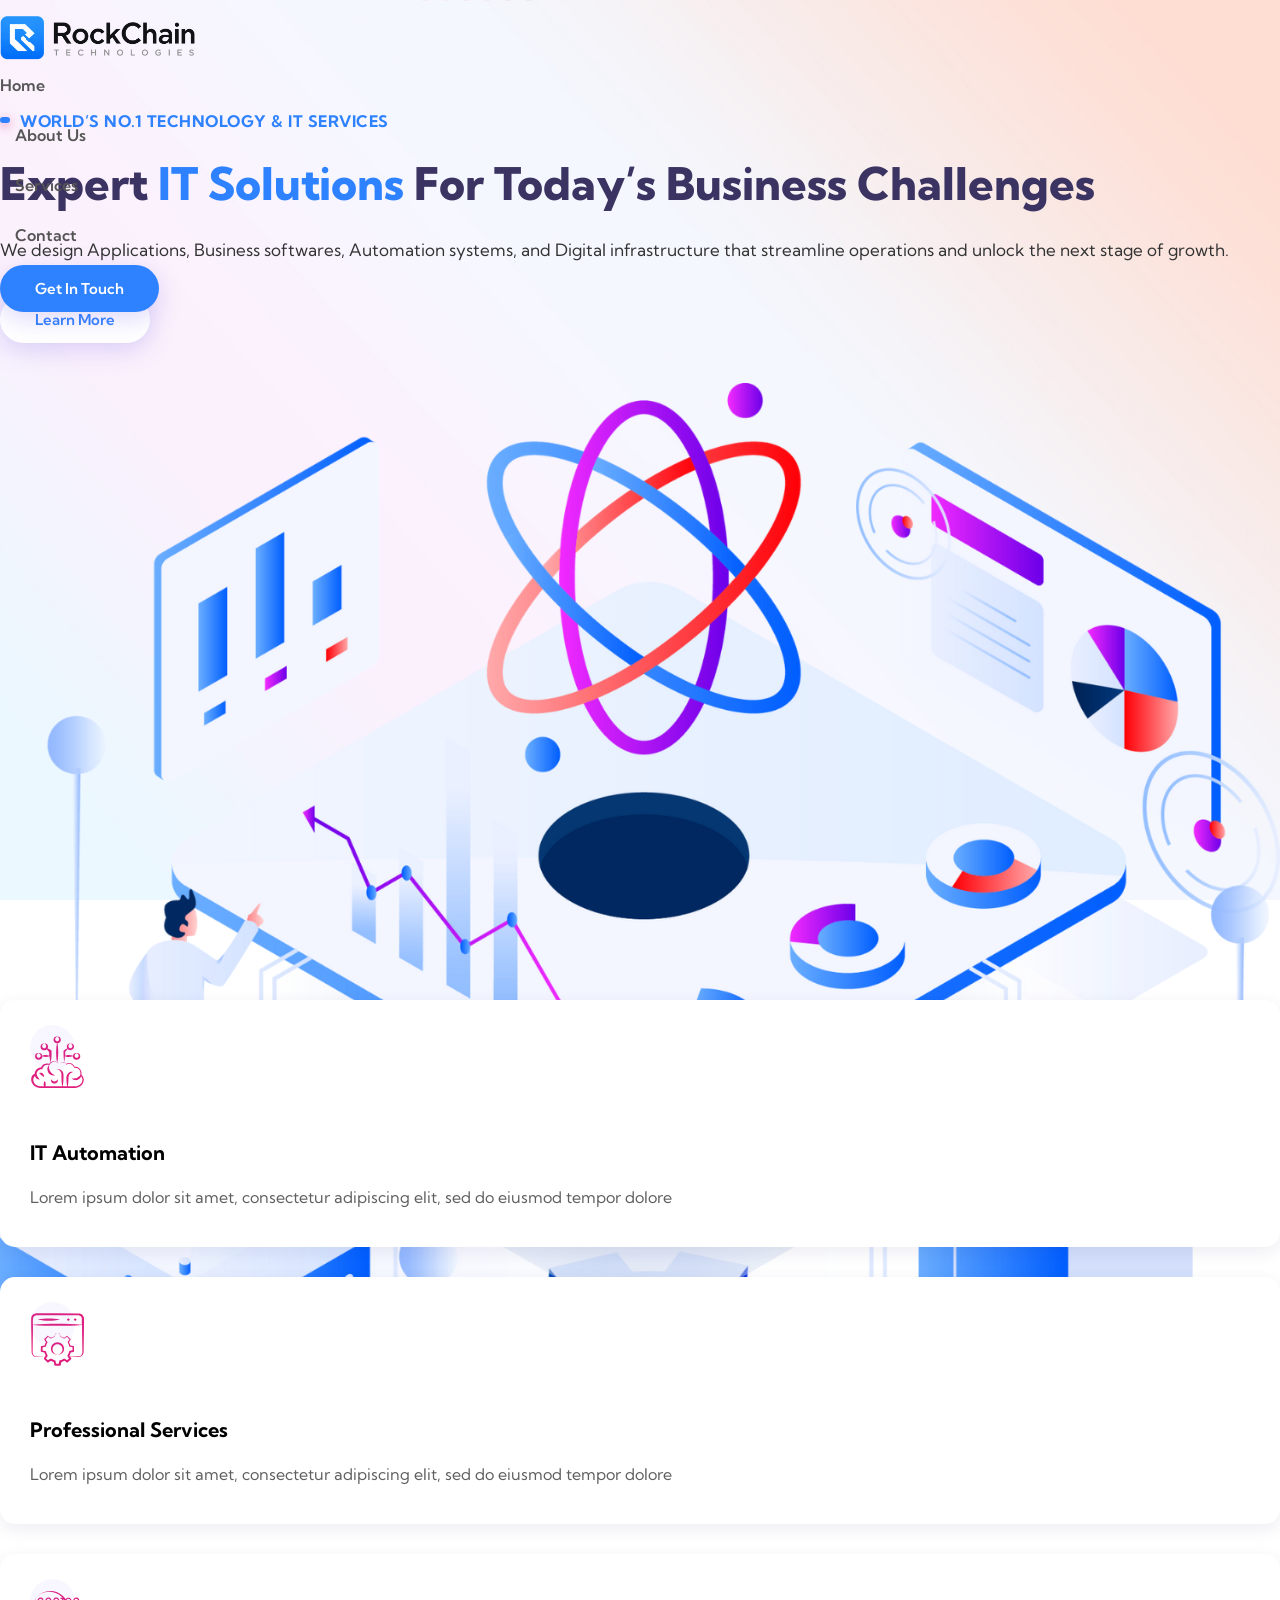
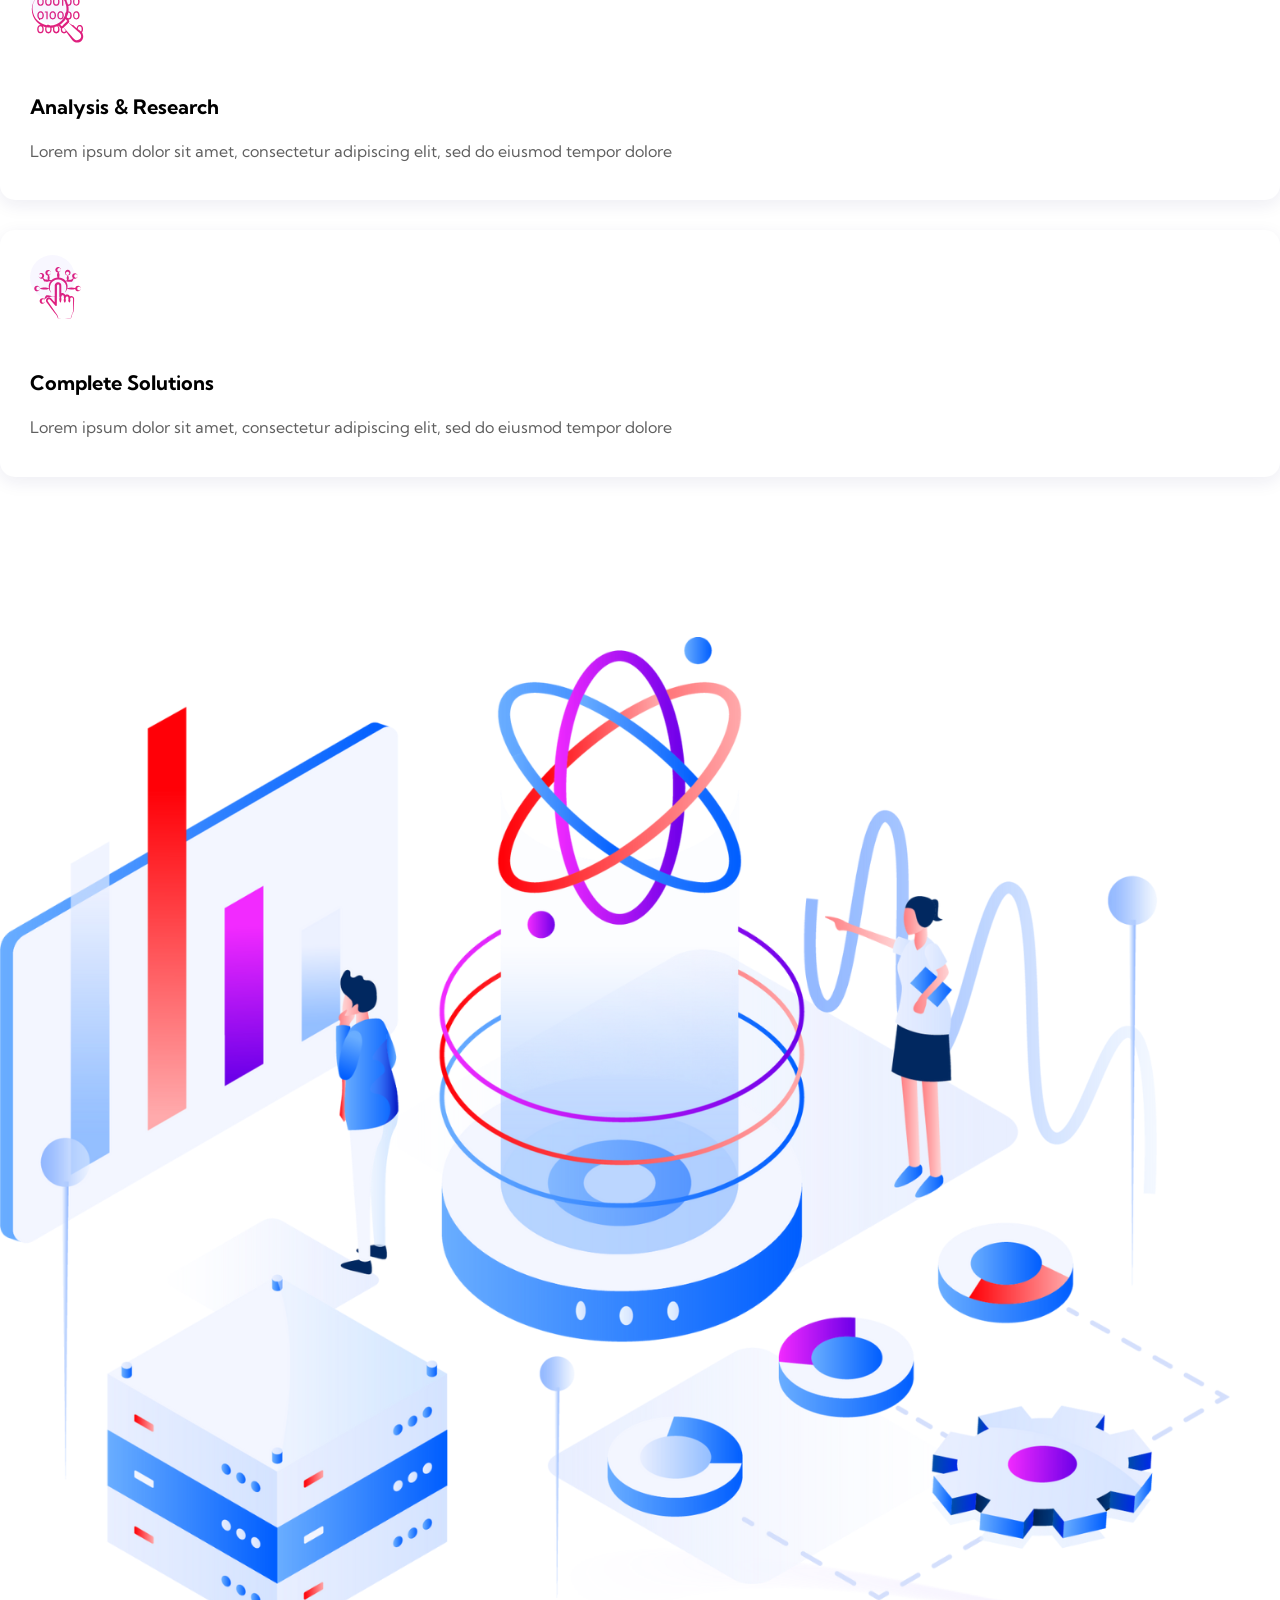
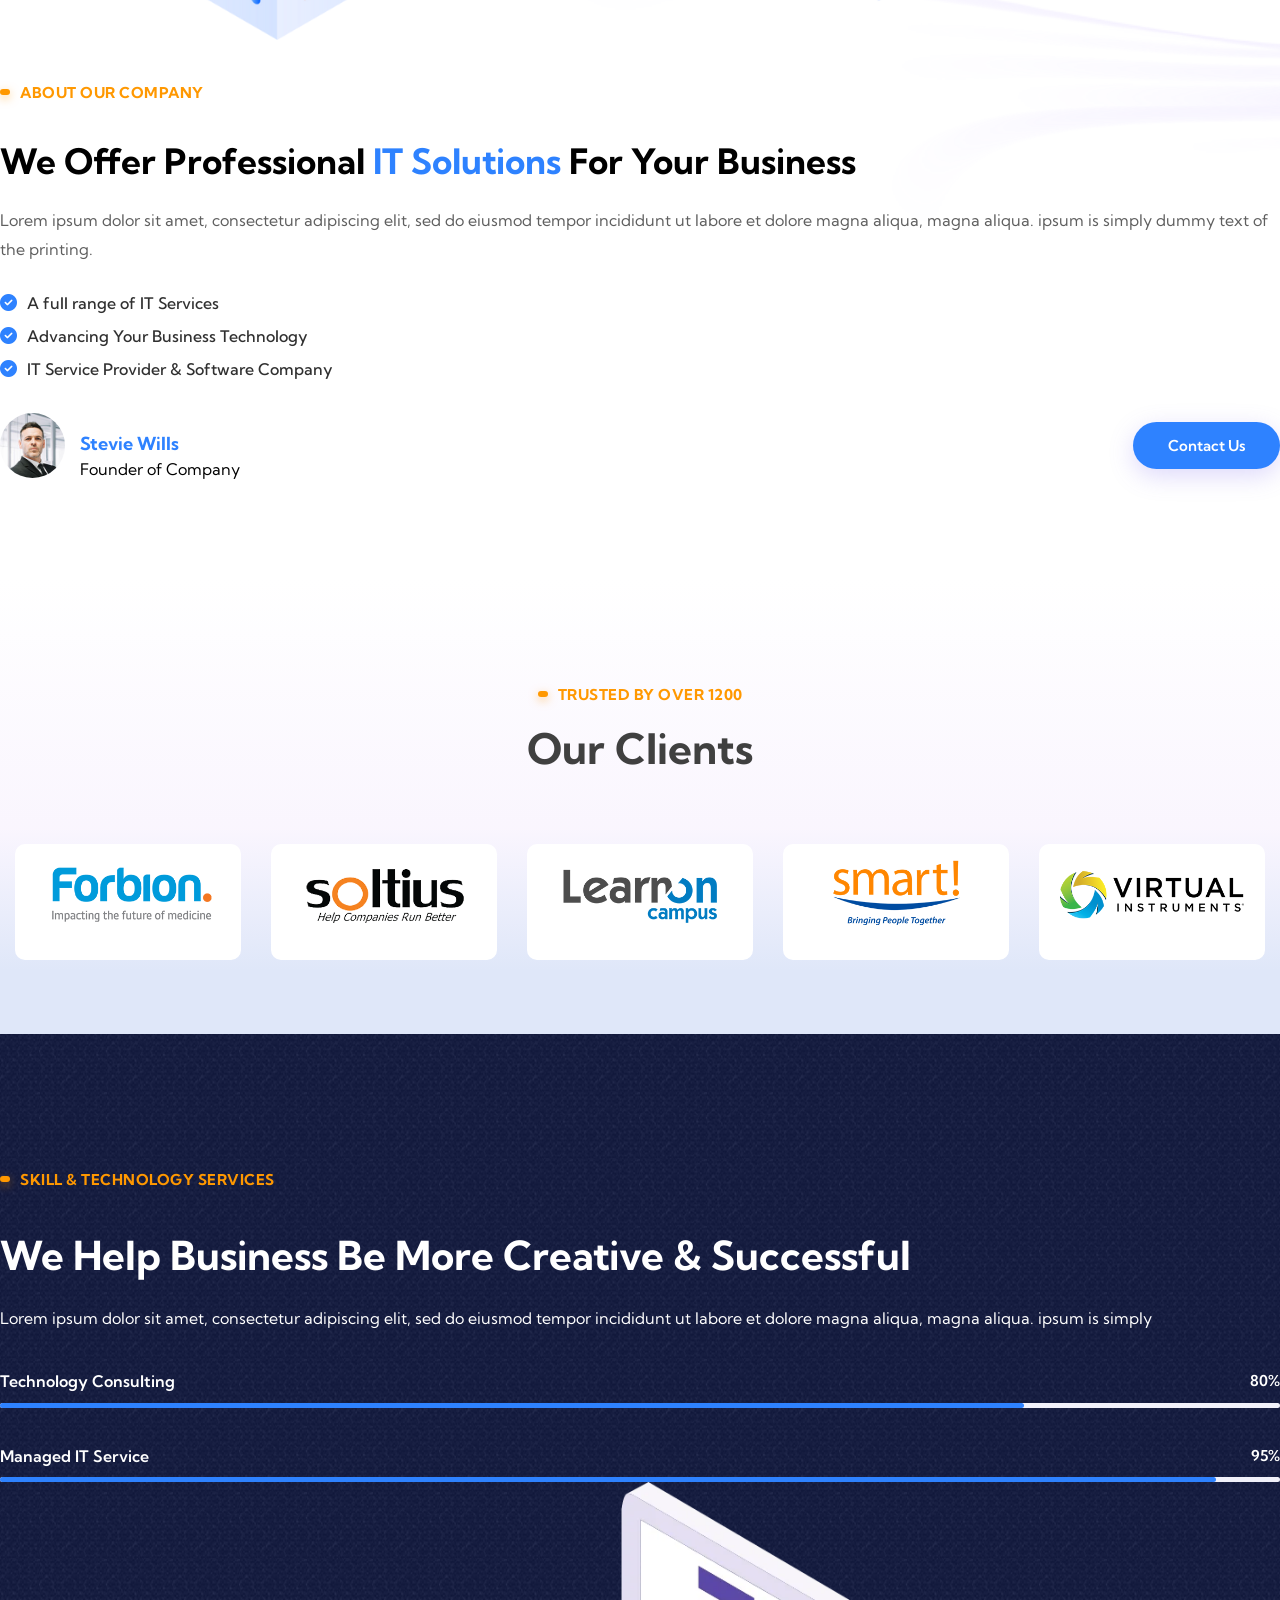
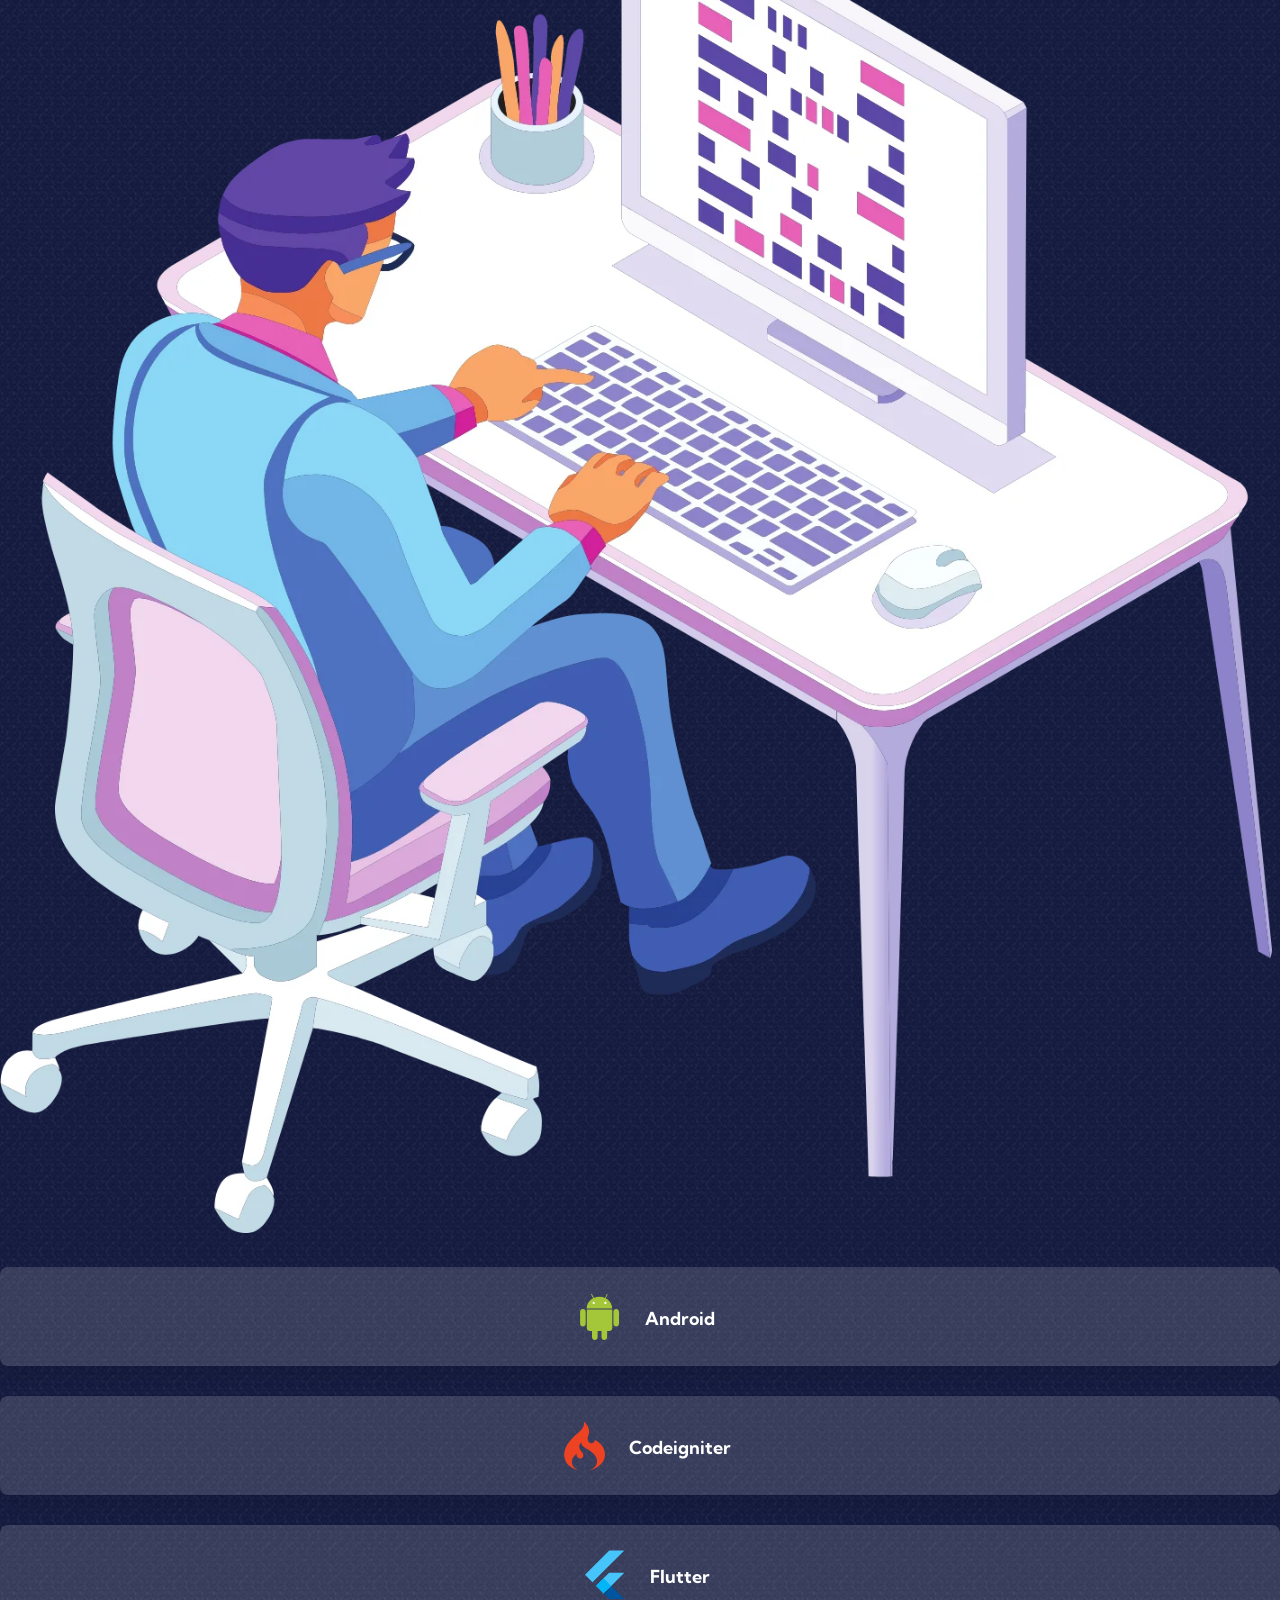
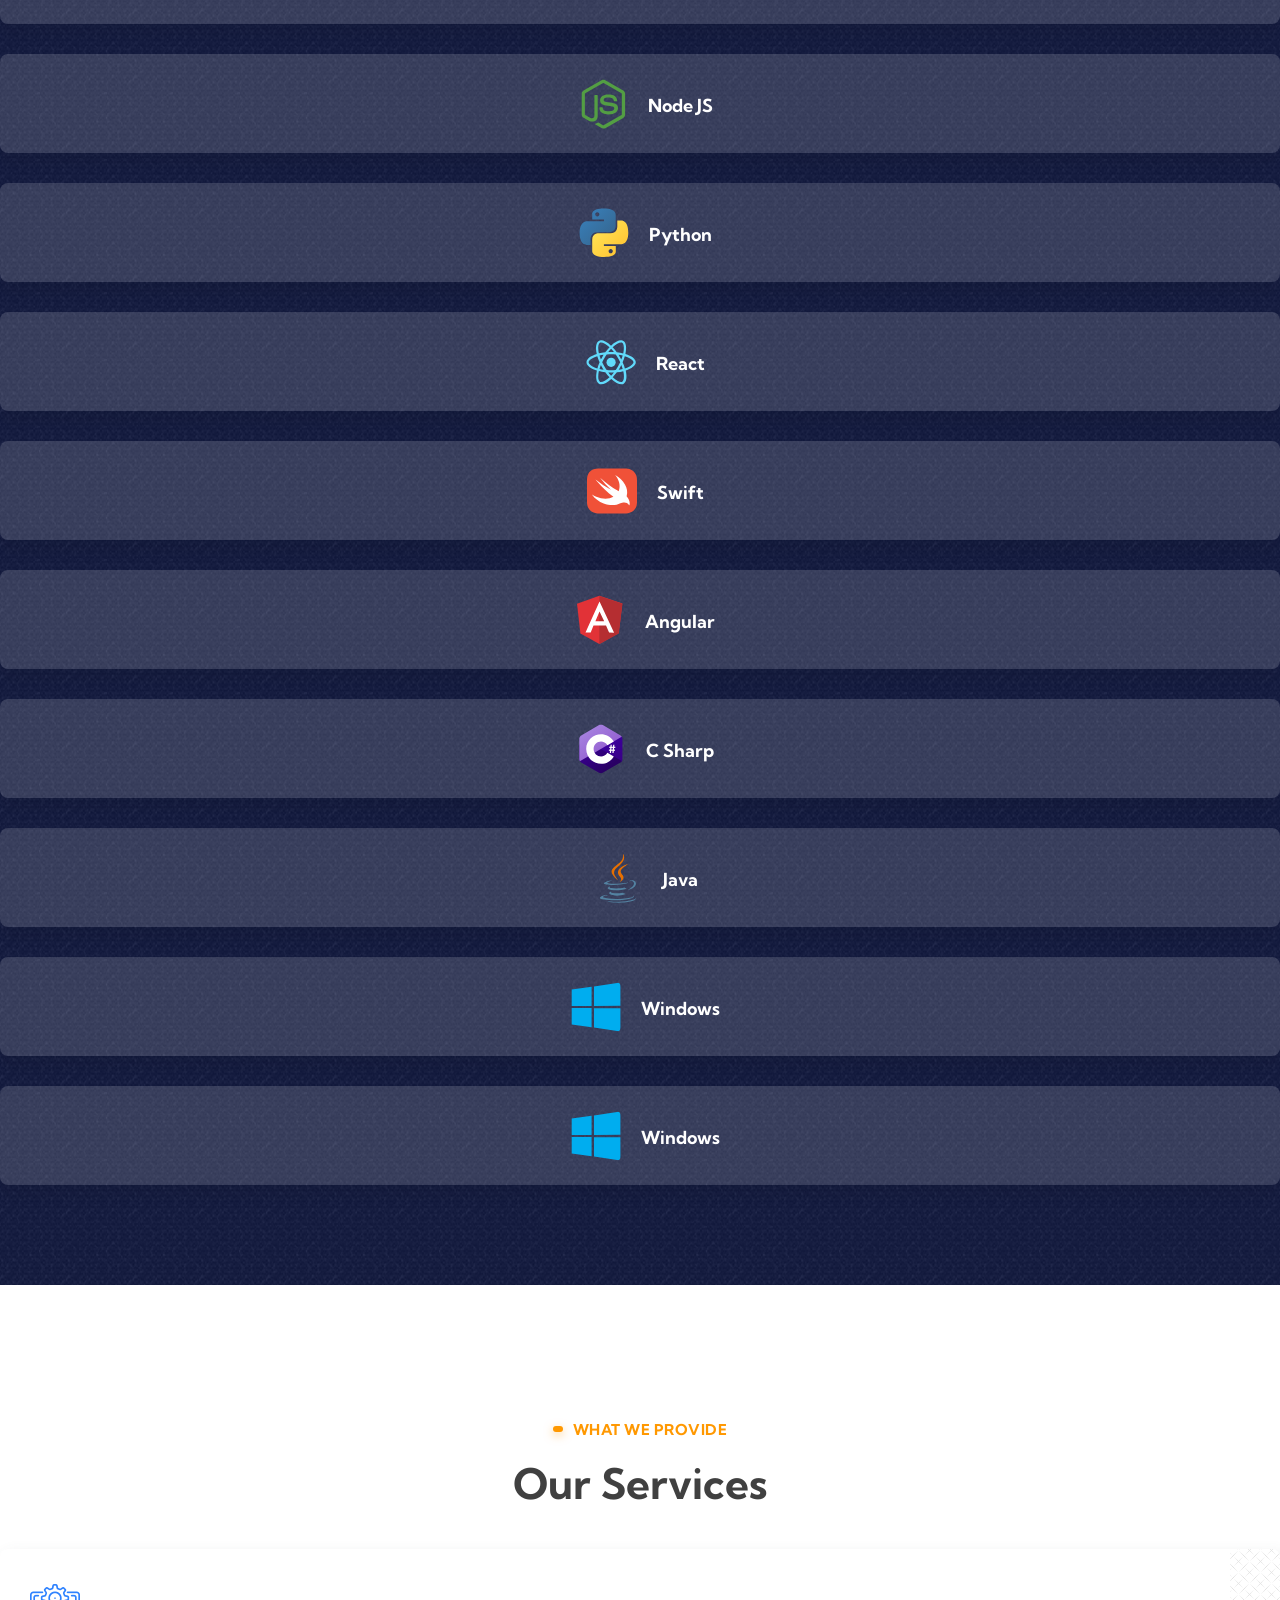
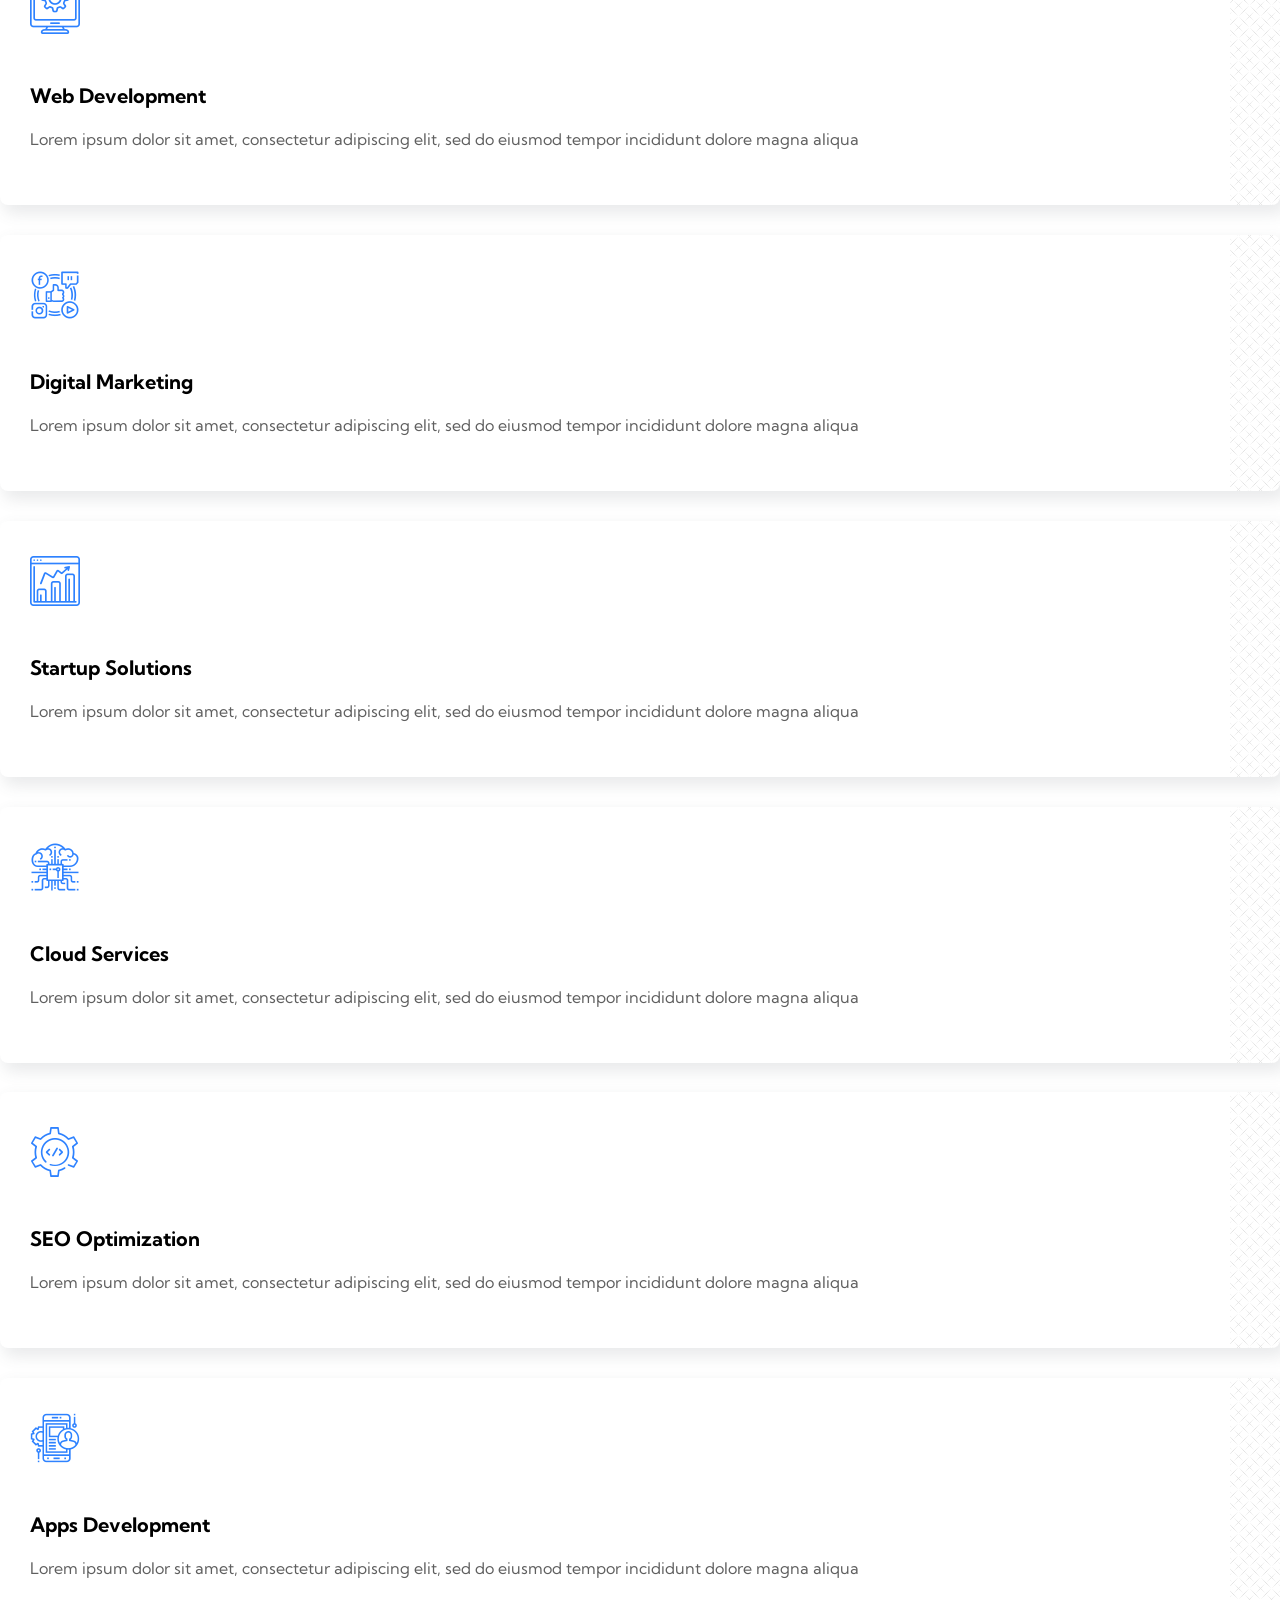
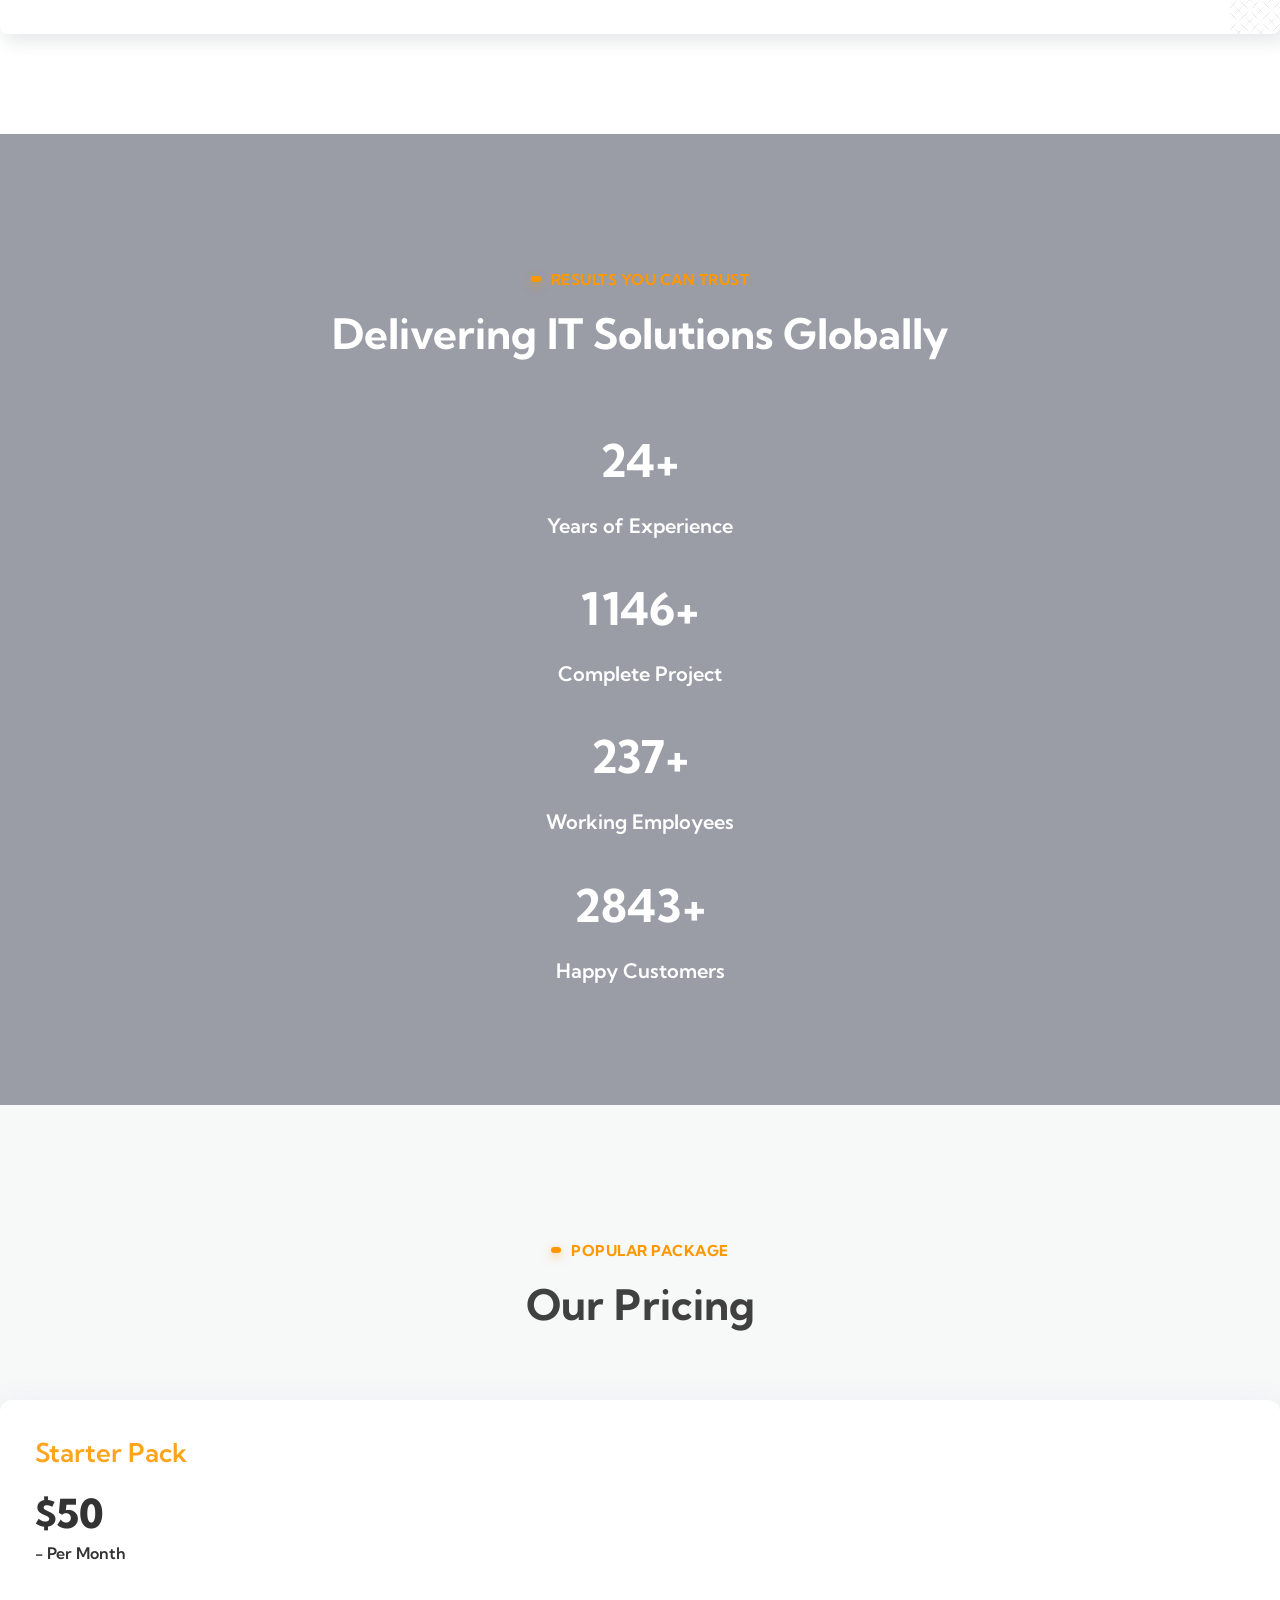
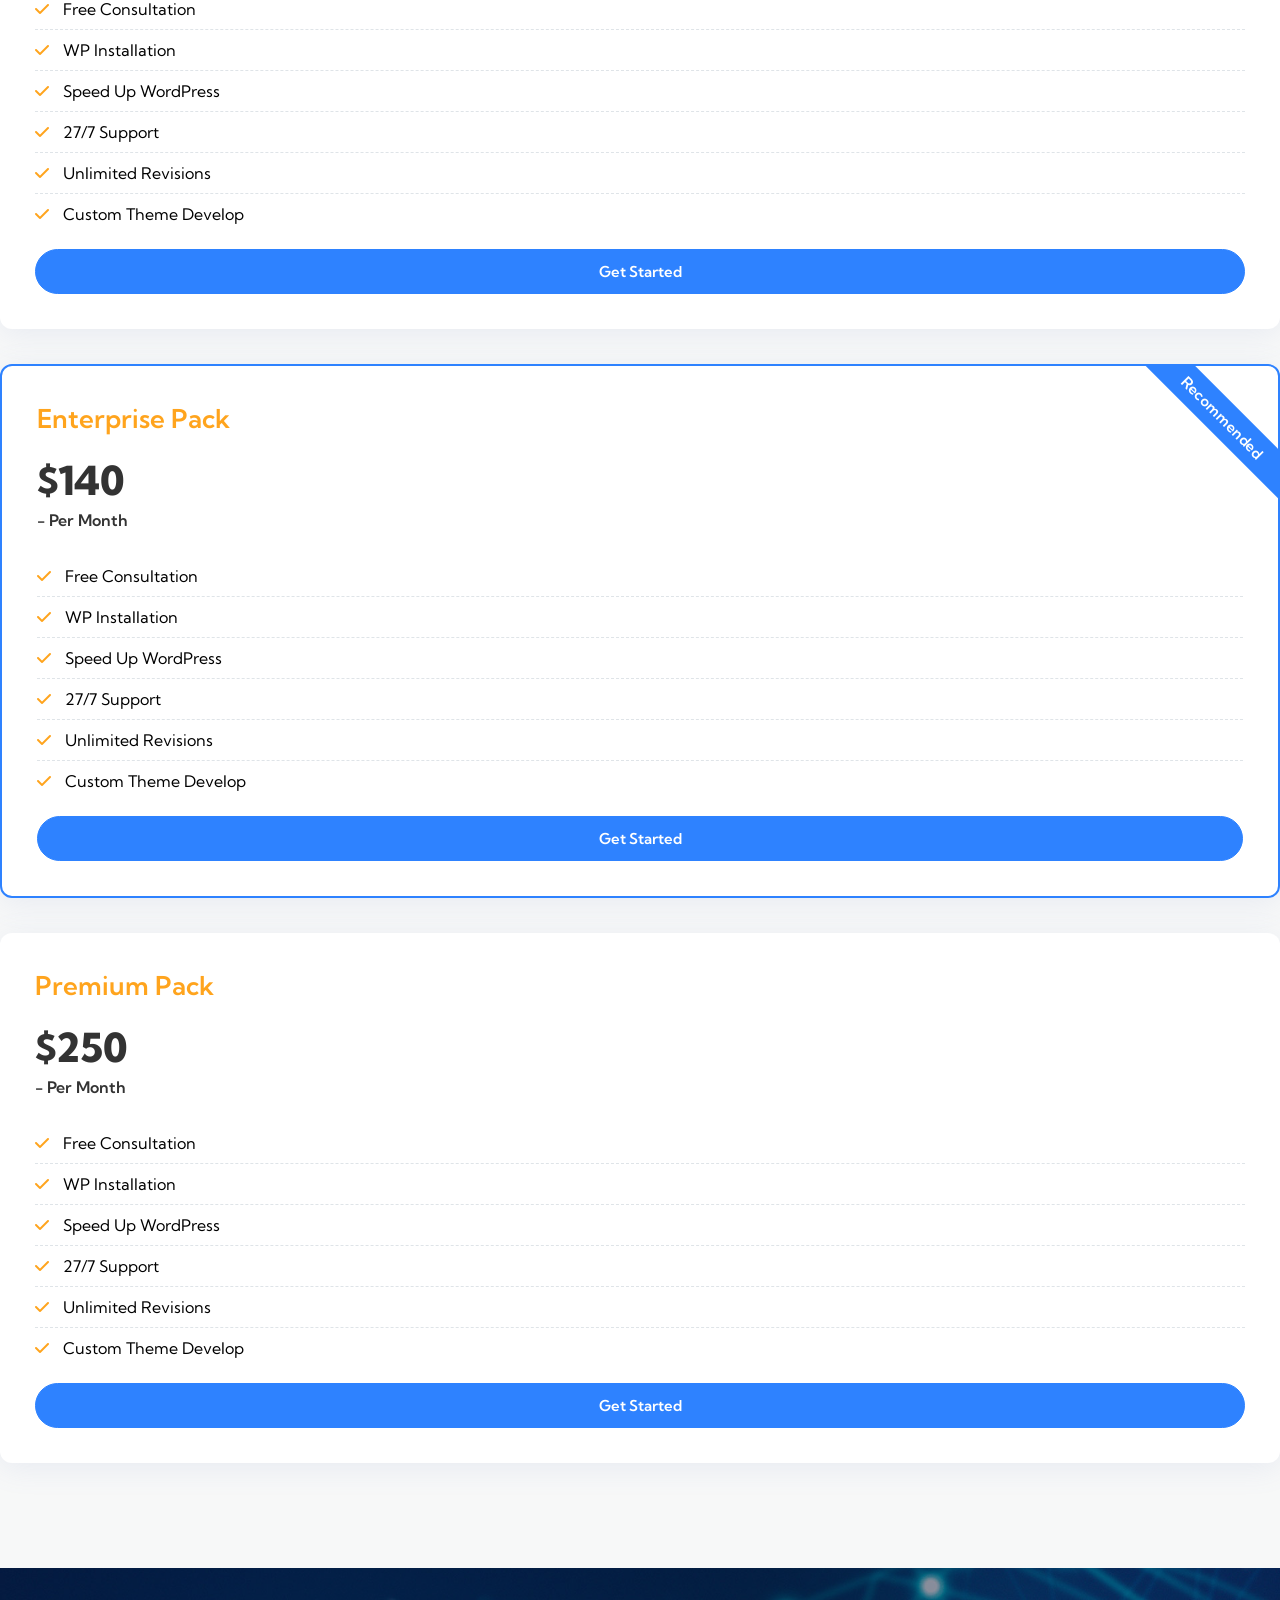
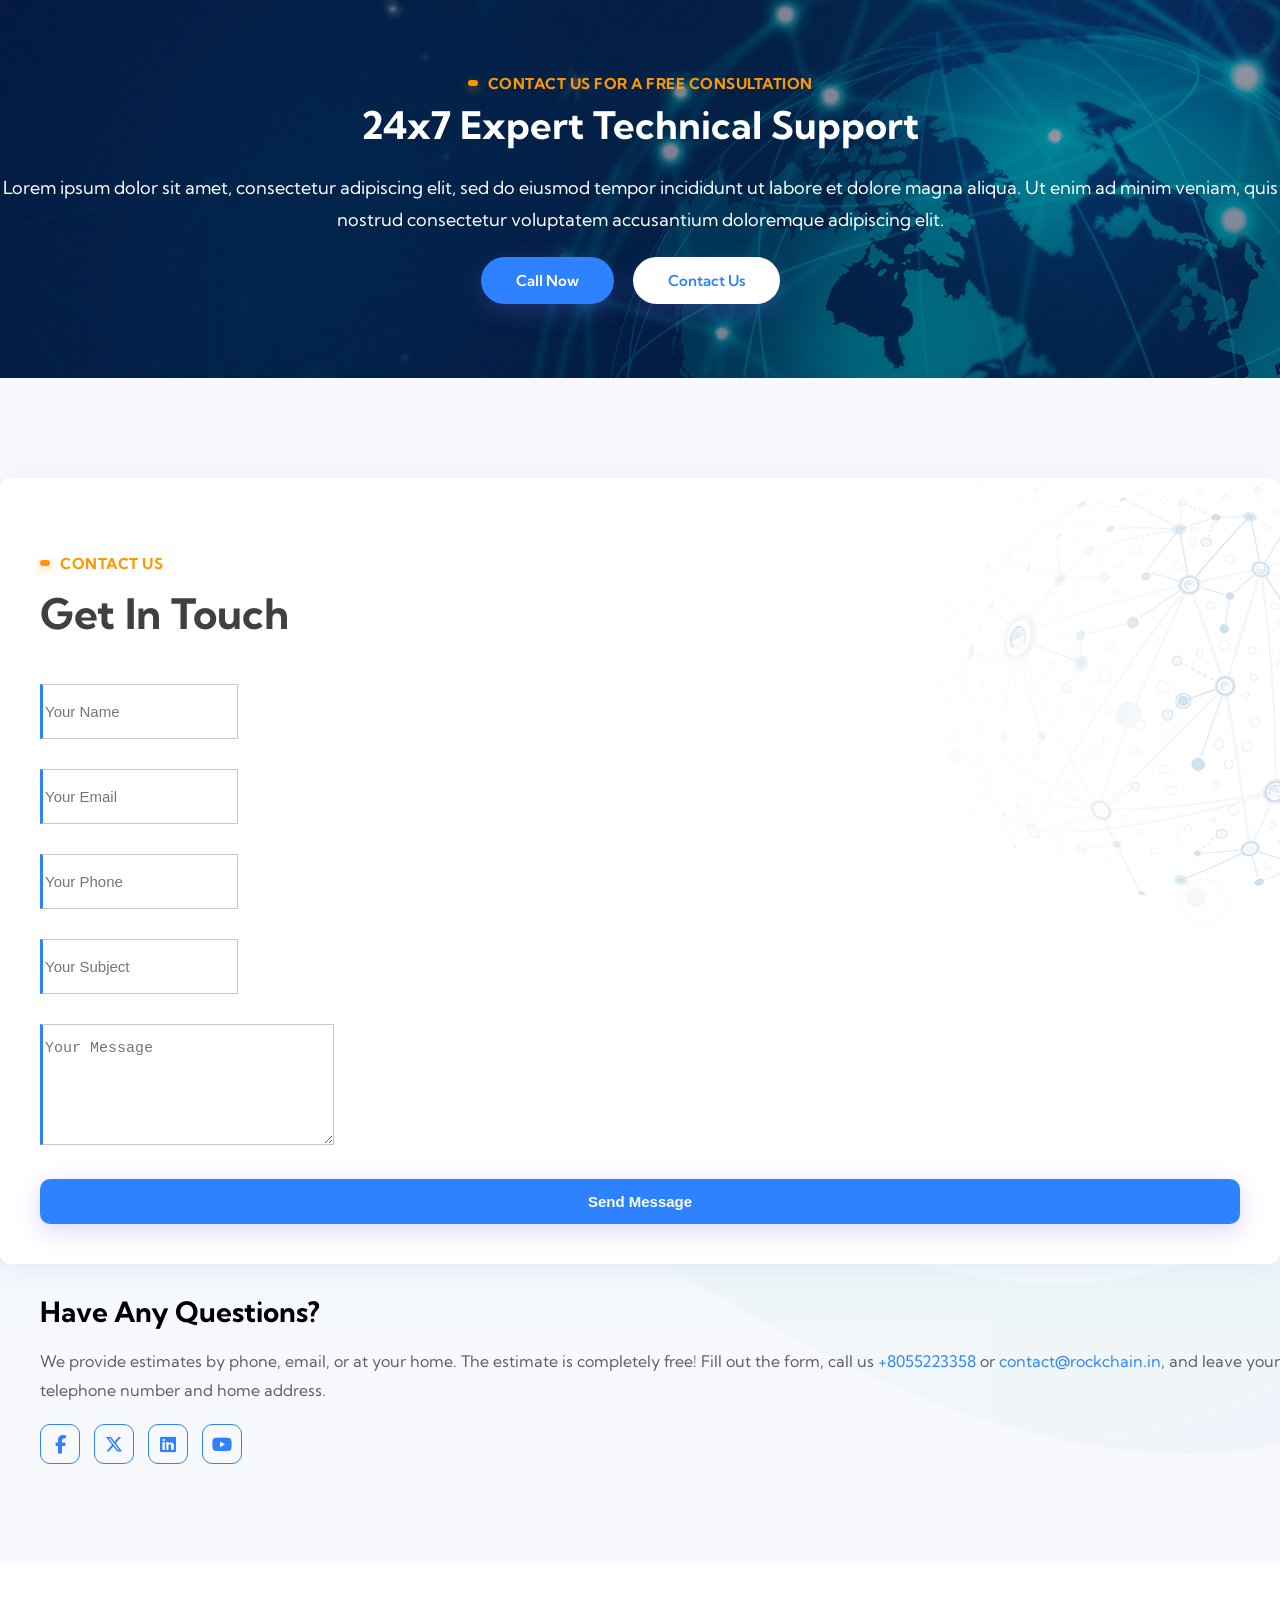
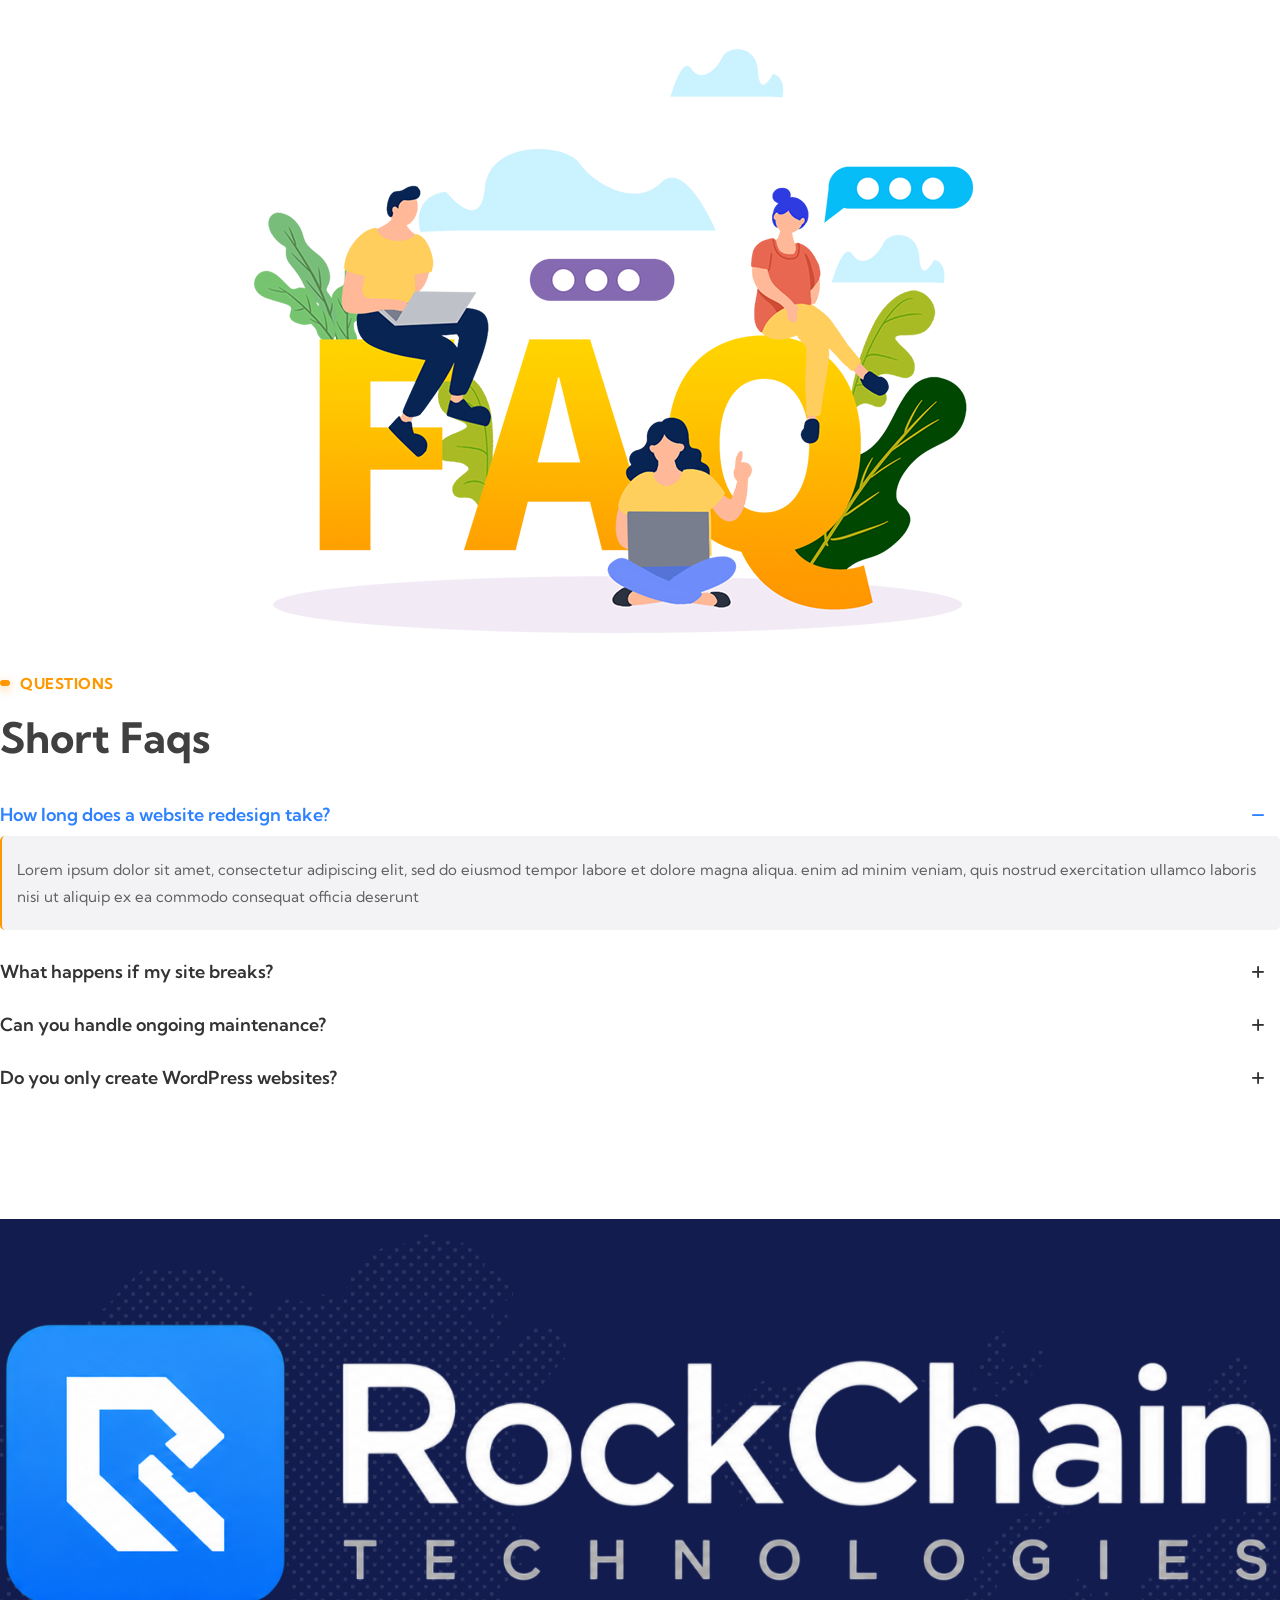
==== index.html @ 1d94cd0d "genral fix" ====
<!doctype html>
<html lang="zxx">
  <head>
    <!-- Required meta tags -->
    <meta charset="utf-8" />
    <meta
      name="viewport"
      content="width=device-width, initial-scale=1, shrink-to-fit=no"
    />
    <!-- Title -->
    <title>RockChain Technologies- IT Solutions & Business Services</title>
    <!-- Google Fonts -->
    <link
      href="https://fonts.googleapis.com/css2?family=Kumbh+Sans:wght@400;500;600;700;800;900&display=swap"
      rel="stylesheet"
    />
    <!-- Favicon -->
    <link rel="icon" type="image/png" href="images/logo/favicon.png" />
    <!-- Bootstrap Min CSS -->
    <link rel="stylesheet" href="css/bootstrap.min.css" />
    <!-- Animate Min CSS -->
    <link rel="stylesheet" href="css/animate.min.css" />
    <!-- FlatIcon CSS -->
    <link rel="stylesheet" href="css/flaticon.css" />
    <!-- Bootstrap Icon CSS -->
    <link rel="stylesheet" href="css/bootstrap-icons.css" />
    <!-- Font Awesome Min CSS -->
    <link rel="stylesheet" href="css/fontawesome.min.css" />
    <!-- Mean Menu CSS -->
    <link rel="stylesheet" href="css/meanmenu.css" />
    <!-- Magnific Popup Min CSS -->
    <link rel="stylesheet" href="css/magnific-popup.min.css" />
    <!-- Owl Carousel Min CSS -->
    <link rel="stylesheet" href="css/owl.carousel.min.css" />
    <!-- Style CSS -->
    <link rel="stylesheet" href="css/style.css" />
    <!-- Responsive CSS -->
    <link rel="stylesheet" href="css/responsive.css" />
  </head>

  <body>
    <!-- Start Preloader Section -->
    <div class="preloader">
      <div class="loader-outter"></div>
      <div class="loader-inner"></div>
    </div>
    <!-- End Preloader Section -->

    <!-- Navbar will be loaded dynamically -->
    <div id="navbar-placeholder"></div>

    <!-- Start Home Section -->
    <div class="home-section">
      <div class="d-table">
        <div class="d-table-cell">
          <div class="container">
            <div class="row align-items-center">
              <div class="col-lg-6 col-md-12">
                <div class="main-banner-content">
                  <h6 class="sub-title">
                    World’s No.1 Technology & IT Services
                  </h6>
                  <h1>
                    Expert <span class="color-text">IT Solutions</span> For
                    Today’s Business Challenges
                  </h1>
                  <p>
                    We design Applications, Business softwares, Automation
                    systems, and Digital infrastructure that streamline
                    operations and unlock the next stage of growth.
                  </p>
                  <div class="banner-btn">
                    <a href="#0" class="default-btn-one">
                      Learn More<span></span
                    ></a>
                    <!-- <div class="video-box">
                      <a
                        href="https://www.youtube.com/watch?v=Hgg7M3kSqyE"
                        class="popup-video"
                      >
                        <div class="video-icon"><i class="fa fa-play"></i></div>
                        <span class="video-sub-title">Watch Video</span>
                      </a>
                    </div> -->
                  </div>
                </div>
              </div>
              <div class="col-lg-6 col-md-12" data-tilt="">
                <div class="home-banner-image">
                  <img src="images/hero.png" alt="Home Images" />
                </div>
              </div>
            </div>
          </div>
        </div>
      </div>
    </div>
    <!-- End Home Section -->

    <!-- Start Features Section -->
    <section class="features-section pt-100 pb-30">
      <div class="container">
        <div class="row">
          <div class="col-xl-3 col-lg-6 col-md-6">
            <div class="single-features-item">
              <div class="features-shape">
                <img src="images/features/features-shape.png" alt="shape" />
              </div>
              <div class="features-icon">
                <img
                  src="images/features/features-icon-1.svg"
                  alt="svg images"
                />
              </div>
              <h3>IT Automation</h3>
              <p>
                Lorem ipsum dolor sit amet, consectetur adipiscing elit, sed do
                eiusmod tempor dolore
              </p>
            </div>
          </div>
          <div class="col-xl-3 col-lg-6 col-md-6">
            <div class="single-features-item">
              <div class="features-shape">
                <img src="images/features/features-shape.png" alt="shape" />
              </div>
              <div class="features-icon">
                <img
                  src="images/features/features-icon-2.svg"
                  alt="svg images"
                />
              </div>
              <h3>Professional Services</h3>
              <p>
                Lorem ipsum dolor sit amet, consectetur adipiscing elit, sed do
                eiusmod tempor dolore
              </p>
            </div>
          </div>
          <div class="col-xl-3 col-lg-6 col-md-6">
            <div class="single-features-item">
              <div class="features-shape">
                <img src="images/features/features-shape.png" alt="shape" />
              </div>
              <div class="features-icon">
                <img
                  src="images/features/features-icon-3.svg"
                  alt="svg images"
                />
              </div>
              <h3>Analysis & Research</h3>
              <p>
                Lorem ipsum dolor sit amet, consectetur adipiscing elit, sed do
                eiusmod tempor dolore
              </p>
            </div>
          </div>
          <div class="col-xl-3 col-lg-6 col-md-6">
            <div class="single-features-item">
              <div class="features-shape">
                <img src="images/features/features-shape.png" alt="shape" />
              </div>
              <div class="features-icon">
                <img
                  src="images/features/features-icon-4.svg"
                  alt="svg images"
                />
              </div>
              <h3>Complete Solutions</h3>
              <p>
                Lorem ipsum dolor sit amet, consectetur adipiscing elit, sed do
                eiusmod tempor dolore
              </p>
            </div>
          </div>
        </div>
      </div>
    </section>
    <!-- End Features Section -->

    <!-- Start About Section -->
    <section class="about-section section-padding">
      <div class="container">
        <div class="row align-items-center">
          <div class="col-lg-6 col-md-12">
            <div class="about-image">
              <!-- <img src="images/about.jpg" alt="About Images" /> -->
              <img src="images/about.png" alt="About Images" />
              <!-- <div class="sub-content">
                <img src="images/about-sub.jpg" alt="About Images" />
                <div class="content-info">
                  <h3>25+</h3>
                  <span>Years of Experience</span>
                </div>
              </div> -->
            </div>
          </div>
          <div class="col-lg-6 col-md-12">
            <div class="about-content">
              <h6 class="sub-title">About Our Company</h6>
              <!-- <h2>We Offer IT Services & Deliver Technology Solutions</h2> -->
              <h2>
                We Offer Professional
                <span class="color-text">IT Solutions</span> For Your Business
              </h2>
              <p>
                Lorem ipsum dolor sit amet, consectetur adipiscing elit, sed do
                eiusmod tempor incididunt ut labore et dolore magna aliqua,
                magna aliqua. ipsum is simply dummy text of the printing.
              </p>
              <ul class="list-style">
                <li>
                  <i class="fa fa-check-circle"></i> A full range of IT Services
                </li>
                <li>
                  <i class="fa fa-check-circle"></i> Advancing Your Business
                  Technology
                </li>
                <li>
                  <i class="fa fa-check-circle"></i> IT Service Provider &
                  Software Company
                </li>
              </ul>
              <div class="about-btn-box">
                <div class="founder-info">
                  <div class="thumbnail">
                    <img src="images/owner.jpg" alt="images" />
                  </div>
                  <h3>Stevie Wills</h3>
                  <span>Founder of Company</span>
                </div>
                <a class="default-btn" href="#0">Contact Us <span></span></a>
              </div>
            </div>
          </div>
        </div>
      </div>
    </section>
    <!-- End About Section -->

    <!-- Start Partner Logo Slide Section -->
    <div class="partner-slide-section">
      <div class="container">
        <div class="row">
          <div class="col-md-12">
            <div class="section-title">
              <h6 class="sub-title">Trusted By Over 1200</h6>
              <h2>Our Clients</h2>
            </div>
          </div>
        </div>
        <div
          id="partner-carousel"
          class="partner-carousel owl-carousel owl-theme owl-loaded"
        >
          <div class="partner-slide-item">
            <a href="#0">
              <img src="images/client-1.png" alt="partner-image" />
            </a>
          </div>
          <div class="partner-slide-item">
            <a href="#0">
              <img src="images/client-2.png" alt="partner-image" />
            </a>
          </div>
          <div class="partner-slide-item">
            <a href="#0">
              <img src="images/client-3.png" alt="partner-image" />
            </a>
          </div>
          <div class="partner-slide-item">
            <a href="#0">
              <img src="images/client-4.png" alt="partner-image" />
            </a>
          </div>
          <div class="partner-slide-item">
            <a href="#0">
              <img src="images/client-5.png" alt="partner-image" />
            </a>
          </div>
          <div class="partner-slide-item">
            <a href="#0">
              <img src="images/client-6.png" alt="partner-image" />
            </a>
          </div>
          <div class="partner-slide-item">
            <a href="#0">
              <img src="images/client-7.png" alt="partner-image" />
            </a>
          </div>
          <div class="partner-slide-item">
            <a href="#0">
              <img src="images/client-8.png" alt="partner-image" />
            </a>
          </div>
        </div>
      </div>
    </div>
    <!-- End Partner Logo Slide Section -->

    <!-- Start Technology Work Section -->
    <section class="technology-section section-padding">
      <div class="container">
        <div class="row align-items-center">
          <div class="col-lg-6 col-md-12">
            <div class="technology-content">
              <h6 class="sub-title">Skill & Technology Services</h6>
              <h2>We Help Business Be More Creative & Successful</h2>
              <p>
                Lorem ipsum dolor sit amet, consectetur adipiscing elit, sed do
                eiusmod tempor incididunt ut labore et dolore magna aliqua,
                magna aliqua. ipsum is simply
              </p>
              <div class="skills">
                <div class="skill-item">
                  <h6>Technology Consulting <em>80%</em></h6>
                  <div class="skill-progress">
                    <div class="progres" data-value="80%"></div>
                  </div>
                </div>
                <div class="skill-item">
                  <h6>Managed IT Service <em>95%</em></h6>
                  <div class="skill-progress">
                    <div class="progres" data-value="95%"></div>
                  </div>
                </div>
              </div>
            </div>
          </div>
          <div class="col-lg-6 col-md-12">
            <div class="technology-image">
              <img src="images/svg/technology.png" alt="technology images" />
            </div>
          </div>
        </div>
        <div class="row justify-content-center">
          <div class="col-6 col-sm-6 col-md-3 col-lg-3 col-xl-2">
            <div class="single-technology-item">
              <div class="technology-icon">
                <img src="images/svg/android.svg" alt="svg icon" />
              </div>
              <h3>Android</h3>
            </div>
          </div>
          <div class="col-6 col-sm-6 col-md-3 col-lg-3 col-xl-2">
            <div class="single-technology-item">
              <div class="technology-icon">
                <img src="images/svg/codeigniter.svg" alt="svg icon" />
              </div>
              <h3>Codeigniter</h3>
            </div>
          </div>
          <div class="col-6 col-sm-6 col-md-3 col-lg-3 col-xl-2">
            <div class="single-technology-item">
              <div class="technology-icon">
                <img src="images/svg/flutter.svg" alt="svg icon" />
              </div>
              <h3>Flutter</h3>
            </div>
          </div>
          <div class="col-6 col-sm-6 col-md-3 col-lg-3 col-xl-2">
            <div class="single-technology-item">
              <div class="technology-icon">
                <img src="images/svg/nodejs.svg" alt="svg icon" />
              </div>
              <h3>Node JS</h3>
            </div>
          </div>
          <div class="col-6 col-sm-6 col-md-3 col-lg-3 col-xl-2">
            <div class="single-technology-item">
              <div class="technology-icon">
                <img src="images/svg/python.svg" alt="svg icon" />
              </div>
              <h3>Python</h3>
            </div>
          </div>
          <div class="col-6 col-sm-6 col-md-3 col-lg-3 col-xl-2">
            <div class="single-technology-item">
              <div class="technology-icon">
                <img src="images/svg/react-native.svg" alt="svg icon" />
              </div>
              <h3>React</h3>
            </div>
          </div>
          <div class="col-6 col-sm-6 col-md-3 col-lg-3 col-xl-2">
            <div class="single-technology-item">
              <div class="technology-icon">
                <img src="images/svg/swift-icon.svg" alt="svg icon" />
              </div>
              <h3>Swift</h3>
            </div>
          </div>
          <div class="col-6 col-sm-6 col-md-3 col-lg-3 col-xl-2">
            <div class="single-technology-item">
              <div class="technology-icon">
                <img src="images/svg/angular.svg" alt="svg icon" />
              </div>
              <h3>Angular</h3>
            </div>
          </div>
          <div class="col-6 col-sm-6 col-md-3 col-lg-3 col-xl-2">
            <div class="single-technology-item">
              <div class="technology-icon">
                <img src="images/svg/csharp.svg" alt="svg icon" />
              </div>
              <h3>C Sharp</h3>
            </div>
          </div>
          <div class="col-6 col-sm-6 col-md-3 col-lg-3 col-xl-2">
            <div class="single-technology-item">
              <div class="technology-icon">
                <img src="images/svg/java.svg" alt="svg icon" />
              </div>
              <h3>Java</h3>
            </div>
          </div>
          <div class="col-6 col-sm-6 col-md-3 col-lg-3 col-xl-2">
            <div class="single-technology-item">
              <div class="technology-icon">
                <img src="images/svg/windows.svg" alt="svg icon" />
              </div>
              <h3>Windows</h3>
            </div>
          </div>
          <div class="col-6 col-sm-6 col-md-3 col-lg-3 col-xl-2">
            <div class="single-technology-item">
              <div class="technology-icon">
                <img src="images/svg/windows.svg" alt="svg icon" />
              </div>
              <h3>Windows</h3>
            </div>
          </div>
        </div>
      </div>
    </section>
    <!-- End Technology Work Section -->

    <!-- Start Services Section -->
    <section class="services-section section-padding">
      <div class="container">
        <div class="row">
          <div class="col-md-12">
            <div class="section-title">
              <h6 class="sub-title">What We Provide</h6>
              <h2>Our Services</h2>
            </div>
          </div>
          <div class="col-lg-4 col-md-6">
            <div class="single-services-item">
              <div class="services-icon">
                <i class="flaticon-development"></i>
              </div>
              <h3>Web Development</h3>
              <p>
                Lorem ipsum dolor sit amet, consectetur adipiscing elit, sed do
                eiusmod tempor incididunt dolore magna aliqua
              </p>
            </div>
          </div>
          <div class="col-lg-4 col-md-6">
            <div class="single-services-item">
              <div class="services-icon">
                <i class="flaticon-thumbs-up"></i>
              </div>
              <h3>Digital Marketing</h3>
              <p>
                Lorem ipsum dolor sit amet, consectetur adipiscing elit, sed do
                eiusmod tempor incididunt dolore magna aliqua
              </p>
            </div>
          </div>
          <div class="col-lg-4 col-md-6">
            <div class="single-services-item">
              <div class="services-icon">
                <i class="flaticon-analytics"></i>
              </div>
              <h3>Startup Solutions</h3>
              <p>
                Lorem ipsum dolor sit amet, consectetur adipiscing elit, sed do
                eiusmod tempor incididunt dolore magna aliqua
              </p>
            </div>
          </div>
          <div class="col-lg-4 col-md-6">
            <div class="single-services-item">
              <div class="services-icon">
                <i class="flaticon-brain-1"></i>
              </div>
              <h3>Cloud Services</h3>
              <p>
                Lorem ipsum dolor sit amet, consectetur adipiscing elit, sed do
                eiusmod tempor incididunt dolore magna aliqua
              </p>
            </div>
          </div>
          <div class="col-lg-4 col-md-6">
            <div class="single-services-item">
              <div class="services-icon">
                <i class="flaticon-coding"></i>
              </div>
              <h3>SEO Optimization</h3>
              <p>
                Lorem ipsum dolor sit amet, consectetur adipiscing elit, sed do
                eiusmod tempor incididunt dolore magna aliqua
              </p>
            </div>
          </div>
          <div class="col-lg-4 col-md-6">
            <div class="single-services-item">
              <div class="services-icon">
                <i class="flaticon-mobile-app"></i>
              </div>
              <h3>Apps Development</h3>
              <p>
                Lorem ipsum dolor sit amet, consectetur adipiscing elit, sed do
                eiusmod tempor incididunt dolore magna aliqua
              </p>
            </div>
          </div>
        </div>
      </div>
    </section>
    <!-- End Services Section -->

    <!-- Start Counter Section -->
    <section class="counter-area section-padding">
      <div class="container">
        <div class="row">
          <div class="col-md-12">
            <div class="section-title">
              <h6 class="sub-title">Results You Can Trust</h6>
              <h2>Delivering IT Solutions Globally</h2>
            </div>
          </div>
          <div class="col-lg-3 col-md-6 counter-item">
            <div class="single-counter">
              <div class="counter-contents">
                <h2>
                  <span class="counter-number">25</span>
                  <span>+</span>
                </h2>
                <h3 class="counter-heading">Years of Experience</h3>
              </div>
            </div>
          </div>
          <div class="col-lg-3 col-md-6 counter-item">
            <div class="single-counter">
              <div class="counter-contents">
                <h2>
                  <span class="counter-number">1200</span>
                  <span>+</span>
                </h2>
                <h3 class="counter-heading">Complete Project</h3>
              </div>
            </div>
          </div>
          <div class="col-lg-3 col-md-6 counter-item">
            <div class="single-counter">
              <div class="counter-contents">
                <h2>
                  <span class="counter-number">250</span>
                  <span>+</span>
                </h2>
                <h3 class="counter-heading">Working Employees</h3>
              </div>
            </div>
          </div>
          <div class="col-lg-3 col-md-6 counter-item">
            <div class="single-counter">
              <div class="counter-contents">
                <h2>
                  <span class="counter-number">3000</span>
                  <span>+</span>
                </h2>
                <h3 class="counter-heading">Happy Customers</h3>
              </div>
            </div>
          </div>
        </div>
      </div>
    </section>
    <!-- End Counter Section -->

    <!-- Start Pricing Section -->
    <section class="price-section bg-grey pt-100 pb-70">
      <div class="container">
        <div class="row">
          <div class="col-md-12">
            <div class="section-title">
              <h6 class="sub-title">Popular Package</h6>
              <h2>Our Pricing</h2>
            </div>
          </div>
          <div class="col-lg-4 col-md-6">
            <div class="single-pricing-content">
              <div class="pricing-top-bg">
                <div class="price-title">
                  <h3>Starter Pack</h3>
                </div>
                <div class="price-amount">
                  <h2>$50 <span class="price-period">- Per Month</span></h2>
                </div>
              </div>
              <div class="price-features">
                <ul>
                  <li><i class="fas fa-check"></i> Free Consultation</li>
                  <li><i class="fas fa-check"></i> WP Installation</li>
                  <li><i class="fas fa-check"></i> Speed Up WordPress</li>
                  <li><i class="fas fa-check"></i> 27/7 Support</li>
                  <li><i class="fas fa-check"></i> Unlimited Revisions</li>
                  <li><i class="fas fa-check"></i> Custom Theme Develop</li>
                </ul>
              </div>
              <div class="price-btn">
                <a href="#" class="price-btn-one">Get Started</a>
              </div>
            </div>
          </div>
          <div class="col-lg-4 col-md-6">
            <div class="single-pricing-content active">
              <div class="price-ribbon">
                <span>Recommended</span>
              </div>
              <div class="pricing-top-bg">
                <div class="price-title">
                  <h3>Enterprise Pack</h3>
                </div>
                <div class="price-amount">
                  <h2>$140 <span class="price-period">- Per Month</span></h2>
                </div>
              </div>
              <div class="price-features">
                <ul>
                  <li><i class="fas fa-check"></i> Free Consultation</li>
                  <li><i class="fas fa-check"></i> WP Installation</li>
                  <li><i class="fas fa-check"></i> Speed Up WordPress</li>
                  <li><i class="fas fa-check"></i> 27/7 Support</li>
                  <li><i class="fas fa-check"></i> Unlimited Revisions</li>
                  <li><i class="fas fa-check"></i> Custom Theme Develop</li>
                </ul>
              </div>
              <div class="price-btn">
                <a href="#" class="price-btn-one">Get Started</a>
              </div>
            </div>
          </div>
          <div class="col-lg-4 col-md-6">
            <div class="single-pricing-content">
              <div class="pricing-top-bg">
                <div class="price-title">
                  <h3>Premium Pack</h3>
                </div>
                <div class="price-amount">
                  <h2>$250 <span class="price-period">- Per Month</span></h2>
                </div>
              </div>
              <div class="price-features">
                <ul>
                  <li><i class="fas fa-check"></i> Free Consultation</li>
                  <li><i class="fas fa-check"></i> WP Installation</li>
                  <li><i class="fas fa-check"></i> Speed Up WordPress</li>
                  <li><i class="fas fa-check"></i> 27/7 Support</li>
                  <li><i class="fas fa-check"></i> Unlimited Revisions</li>
                  <li><i class="fas fa-check"></i> Custom Theme Develop</li>
                </ul>
              </div>
              <div class="price-btn">
                <a href="#" class="price-btn-one">Get Started</a>
              </div>
            </div>
          </div>
        </div>
      </div>
    </section>
    <!-- End Pricing Section -->

    <!-- Start Hire Section -->
    <section class="hire-section">
      <div class="container">
        <div class="row">
          <div class="col-lg-8 offset-lg-2 col-md-12">
            <div class="hire-content">
              <h6 class="sub-title">Contact Us For A Free Consultation</h6>
              <h2>24x7 Expert Technical Support</h2>
              <p>
                Lorem ipsum dolor sit amet, consectetur adipiscing elit, sed do
                eiusmod tempor incididunt ut labore et dolore magna aliqua. Ut
                enim ad minim veniam, quis nostrud consectetur voluptatem
                accusantium doloremque adipiscing elit.
              </p>
              <div class="hire-btn">
                <a class="default-btn" href="tel:0802235678"
                  >Call Now<span></span
                ></a>
                <a class="default-btn-one" href="contact.html"
                  >Contact Us<span></span
                ></a>
              </div>
            </div>
          </div>
        </div>
      </div>
    </section>
    <!-- End Hire Section -->

    <!-- Start Testimonial Section -->
    <!-- <section class="testimonial-section pt-100 pb-50">
      <div class="container">
        <div class="row">
          <div class="col-md-12">
            <div class="section-title">
              <h6 class="sub-title">Testimonial</h6>
              <h2>Our Client Say</h2>
            </div>
          </div>
          <div class="col-lg-12 col-md-12">
            <div class="testimonial-slider owl-carousel owl-theme">
              <div class="single-testimonial">
                <div class="rating-box">
                  <ul>
                    <li><i class="fa fa-star"></i></li>
                    <li><i class="fa fa-star"></i></li>
                    <li><i class="fa fa-star"></i></li>
                    <li><i class="fa fa-star"></i></li>
                    <li><i class="fa fa-star"></i></li>
                  </ul>
                </div>
                <div class="testimonial-content">
                  <p>
                    Lorem ipsum dolor sit amet, consectetur adipiscing elit, sed
                    do eiusmod tempor incididunt ut labore et dolore magna
                    aliqua. enim ad minim veniam, quis nostrud exercitation.
                  </p>
                </div>
                <div class="avatar">
                  <img
                    src="images/testimonial-1.jpg"
                    alt="testimonial images"
                  />
                </div>
                <div class="testimonial-bio">
                  <div class="bio-info">
                    <h3>Saabir al-Obeid</h3>
                    <span>Turkey</span>
                  </div>
                </div>
              </div>
              <div class="single-testimonial">
                <div class="rating-box">
                  <ul>
                    <li><i class="fa fa-star"></i></li>
                    <li><i class="fa fa-star"></i></li>
                    <li><i class="fa fa-star"></i></li>
                    <li><i class="fa fa-star"></i></li>
                    <li><i class="fa fa-star"></i></li>
                  </ul>
                </div>
                <div class="testimonial-content">
                  <p>
                    Lorem ipsum dolor sit amet, consectetur adipiscing elit, sed
                    do eiusmod tempor incididunt ut labore et dolore magna
                    aliqua. enim ad minim veniam, quis nostrud exercitation.
                  </p>
                </div>
                <div class="avatar">
                  <img
                    src="images/testimonial-2.jpg"
                    alt="testimonial images"
                  />
                </div>
                <div class="testimonial-bio">
                  <div class="bio-info">
                    <h3>Zahra Burnett</h3>
                    <span>United States</span>
                  </div>
                </div>
              </div>

              <div class="single-testimonial">
                <div class="rating-box">
                  <ul>
                    <li><i class="fa fa-star"></i></li>
                    <li><i class="fa fa-star"></i></li>
                    <li><i class="fa fa-star"></i></li>
                    <li><i class="fa fa-star"></i></li>
                    <li><i class="fa fa-star"></i></li>
                  </ul>
                </div>
                <div class="testimonial-content">
                  <p>
                    Lorem ipsum dolor sit amet, consectetur adipiscing elit, sed
                    do eiusmod tempor incididunt ut labore et dolore magna
                    aliqua. enim ad minim veniam, quis nostrud exercitation.
                  </p>
                </div>
                <div class="avatar">
                  <img
                    src="images/testimonial-3.jpg"
                    alt="testimonial images"
                  />
                </div>
                <div class="testimonial-bio">
                  <div class="bio-info">
                    <h3>Stevie Wills</h3>
                    <span>Germany</span>
                  </div>
                </div>
              </div>
            </div>
          </div>
        </div>
      </div>
    </section> -->
    <!-- End Testimonial Section -->

    <!-- Start Team Section -->
    <!-- <section class="team-area section-padding">
      <div class="container">
        <div class="row">
          <div class="col-md-12">
            <div class="section-title">
              <h6 class="sub-title">Team Member</h6>
              <h2>Expert Team</h2>
            </div>
          </div>
          <div class="col-lg-3 col-md-6">
            <div class="single-team-box">
              <div class="team-image">
                <img src="images/team-1.jpg" alt="team" />
                <div class="team-social-icon">
                  <a href="#" class="social-color-1"
                    ><i class="fab fa-facebook-f"></i
                  ></a>
                  <a href="#" class="social-color-2"
                    ><i class="fa-brands fa-x-twitter"></i
                  ></a>
                  <a href="#" class="social-color-3"
                    ><i class="fab fa-linkedin"></i
                  ></a>
                </div>
              </div>
              <div class="team-info">
                <h3>Ava Farrington</h3>
                <span>Founder, ceo</span>
              </div>
            </div>
          </div>
          <div class="col-lg-3 col-md-6">
            <div class="single-team-box">
              <div class="team-image">
                <img src="images/team-2.jpg" alt="team" />
                <div class="team-social-icon">
                  <a href="#" class="social-color-1"
                    ><i class="fab fa-facebook-f"></i
                  ></a>
                  <a href="#" class="social-color-2"
                    ><i class="fa-brands fa-x-twitter"></i
                  ></a>
                  <a href="#" class="social-color-3"
                    ><i class="fab fa-linkedin"></i
                  ></a>
                </div>
              </div>
              <div class="team-info">
                <h3>Kevin Haley</h3>
                <span>Co-founder, cto</span>
              </div>
            </div>
          </div>
          <div class="col-lg-3 col-md-6">
            <div class="single-team-box">
              <div class="team-image">
                <img src="images/team-3.jpg" alt="team" />
                <div class="team-social-icon">
                  <a href="#" class="social-color-1"
                    ><i class="fab fa-facebook-f"></i
                  ></a>
                  <a href="#" class="social-color-2"
                    ><i class="fa-brands fa-x-twitter"></i
                  ></a>
                  <a href="#" class="social-color-3"
                    ><i class="fab fa-linkedin"></i
                  ></a>
                </div>
              </div>
              <div class="team-info">
                <h3>Alishia Fulton</h3>
                <span>Chief creative officer</span>
              </div>
            </div>
          </div>
          <div class="col-lg-3 col-md-6">
            <div class="single-team-box">
              <div class="team-image">
                <img src="images/team-4.jpg" alt="team" />
                <div class="team-social-icon">
                  <a href="#" class="social-color-1"
                    ><i class="fab fa-facebook-f"></i
                  ></a>
                  <a href="#" class="social-color-2"
                    ><i class="fa-brands fa-x-twitter"></i
                  ></a>
                  <a href="#" class="social-color-3"
                    ><i class="fab fa-linkedin"></i
                  ></a>
                </div>
              </div>
              <div class="team-info">
                <h3>Lucas Martinez</h3>
                <span>Project Manager</span>
              </div>
            </div>
          </div>
        </div>
      </div>
    </section> -->
    <!-- End Team Section -->

    <!-- Start Contact Section -->
    <div class="contact-section home-contact-design section-padding">
      <div class="container">
        <div class="row align-items-center">
          <div class="col-lg-6 col-md-12">
            <div class="contact-form">
              <div class="section-title">
                <h6 class="sub-title">Contact Us</h6>
                <h2>Get In Touch</h2>
              </div>
              <p class="form-message"></p>
              <form id="contact-form" class="main-form">
                <div class="row">
                  <div class="col-lg-6 col-md-6">
                    <div class="form-group">
                      <input
                        type="text"
                        name="name"
                        id="name"
                        class="form-control"
                        autocomplete="on"
                        required=""
                        placeholder="Your Name"
                      />
                    </div>
                  </div>
                  <div class="col-lg-6 col-md-6">
                    <div class="form-group">
                      <input
                        type="email"
                        name="email"
                        id="email"
                        class="form-control"
                        autocomplete="on"
                        required=""
                        placeholder="Your Email"
                      />
                    </div>
                  </div>
                  <div class="col-lg-6 col-md-6">
                    <div class="form-group">
                      <input
                        type="text"
                        name="phone"
                        id="phone"
                        class="form-control"
                        autocomplete="on"
                        required=""
                        placeholder="Your Phone"
                      />
                    </div>
                  </div>
                  <div class="col-lg-6 col-md-6">
                    <div class="form-group">
                      <input
                        type="text"
                        name="subject"
                        id="subject"
                        class="form-control"
                        required=""
                        placeholder="Your Subject"
                      />
                    </div>
                  </div>
                  <div class="col-lg-12 col-md-12">
                    <div class="form-group">
                      <textarea
                        name="message"
                        class="form-control"
                        id="message"
                        cols="30"
                        rows="6"
                        required=""
                        placeholder="Your Message"
                      ></textarea>
                    </div>
                  </div>
                  <div class="col-lg-12 col-md-12">
                    <div class="contact-btn">
                      <button type="submit" class="default-btn submit-btn">
                        Send Message <span></span>
                      </button>
                    </div>
                  </div>
                </div>
              </form>
            </div>
          </div>
          <div class="col-lg-6 col-md-12">
            <div class="single-contact-box-2">
              <h3>Have Any Questions?</h3>
              <p>
                We provide estimates by phone, email, or at your home. The
                estimate is completely free! Fill out the form, call us
                <span class="color-text">+8055223358</span> or
                <span class="color-text">contact@rockchain.in</span>, and leave
                your telephone number and home address.
              </p>
              <ul class="social-icon-box">
                <li>
                  <a href="#"><i class="fab fa-facebook-f"></i></a>
                </li>
                <li>
                  <a href="#"><i class="fa-brands fa-x-twitter"></i></a>
                </li>
                <li>
                  <a href="#"><i class="fab fa-linkedin"></i></a>
                </li>
                <li>
                  <a href="#"><i class="fab fa-youtube"></i></a>
                </li>
              </ul>
            </div>
          </div>
        </div>
      </div>
    </div>
    <!-- End Contact Section -->

    <!-- Start Faq Section -->
    <section class="faq-section home-faq pt-70 pb-100">
      <div class="container">
        <div class="row">
          <div class="col-lg-6 col-md-12">
            <div class="faq-img">
              <img src="images/faq.png" alt="images" />
            </div>
          </div>
          <div class="col-lg-6 col-md-12">
            <div class="section-title">
              <h6 class="sub-title">Questions</h6>
              <h2>Short Faqs</h2>
            </div>
            <div class="faq-accordion first-faq-box">
              <ul class="accordion">
                <li class="accordion-item">
                  <a class="accordion-title active" href="javascript:void(0)">
                    <i class="fa fa-plus"></i> How long does a website redesign
                    take?</a
                  >
                  <p class="accordion-content show">
                    Lorem ipsum dolor sit amet, consectetur adipiscing elit, sed
                    do eiusmod tempor labore et dolore magna aliqua. enim ad
                    minim veniam, quis nostrud exercitation ullamco laboris nisi
                    ut aliquip ex ea commodo consequat officia deserunt
                  </p>
                </li>
                <li class="accordion-item">
                  <a class="accordion-title" href="javascript:void(0)">
                    <i class="fa fa-plus"></i> What happens if my site
                    breaks?</a
                  >
                  <p class="accordion-content">
                    Lorem ipsum dolor sit amet, consectetur adipiscing elit, sed
                    do eiusmod tempor labore et dolore magna aliqua. enim ad
                    minim veniam, quis nostrud exercitation ullamco laboris nisi
                    ut aliquip ex ea commodo consequat officia deserunt mollit
                    anim laborum
                  </p>
                </li>
                <li class="accordion-item">
                  <a class="accordion-title" href="javascript:void(0)">
                    <i class="fa fa-plus"></i> Can you handle ongoing
                    maintenance?</a
                  >
                  <p class="accordion-content">
                    Lorem ipsum dolor sit amet, consectetur adipiscing elit, sed
                    do eiusmod tempor labore et dolore magna aliqua. enim ad
                    minim veniam, quis nostrud exercitation ullamco laboris nisi
                    ut aliquip ex ea commodo consequat officia deserunt mollit
                    anim laborum
                  </p>
                </li>
                <li class="accordion-item">
                  <a class="accordion-title" href="javascript:void(0)">
                    <i class="fa fa-plus"></i> Do you only create WordPress
                    websites?</a
                  >
                  <p class="accordion-content">
                    Lorem ipsum dolor sit amet, consectetur adipiscing elit, sed
                    do eiusmod tempor labore et dolore magna aliqua. enim ad
                    minim veniam, quis nostrud exercitation ullamco laboris nisi
                    ut aliquip ex ea commodo consequat officia deserunt mollit
                    anim laborum
                  </p>
                </li>
              </ul>
            </div>
          </div>
        </div>
      </div>
    </section>
    <!-- End Faq Section -->

    <!-- Footer will be loaded dynamically -->
    <div id="footer-placeholder"></div>

    <!-- jQuery Min JS -->
    <script src="js/jquery.min.js"></script>
    <!-- Popper Min JS -->
    <script src="js/popper.min.js"></script>
    <!-- Bootstrap Min JS -->
    <script src="js/bootstrap.bundle.min.js"></script>
    <!-- Mean Menu JS -->
    <script src="js/jquery.meanmenu.js"></script>
    <!-- Appear Min JS -->
    <script src="js/jquery.appear.min.js"></script>
    <!-- CounterUp Min JS -->
    <script src="js/jquery.waypoints.min.js"></script>
    <script src="js/jquery.counterup.min.js"></script>
    <!-- Magnific Popup Min JS -->
    <script src="js/jquery.magnific-popup.min.js"></script>
    <!-- Owl Carousel Min JS -->
    <script src="js/owl.carousel.min.js"></script>
    <!-- Vanilla Tilt Min JS -->
    <script src="js/vanilla-tilt.min.js"></script>
    <!-- WOW Min JS -->
    <script src="js/wow.min.js"></script>
    <!-- Components Loader JS -->
    <script src="js/components-loader.js"></script>
    <!-- Main JS -->
    <script src="js/main.js"></script>
    <!-- Telegram Contact Form Integration -->
    <script src="js/telegram-contact.js"></script>

    <!-- Alert Modal -->
    <div id="alertModal" class="modal">
      <div class="modal-content">
        <span class="close">&times;</span>
        <p id="alertMessage"></p>
      </div>
    </div>

    <style>
      /* Alert Modal Styles */
      .modal {
        display: none;
        position: fixed;
        z-index: 99999;
        left: 0;
        top: 0;
        width: 100%;
        height: 100%;
        background-color: rgba(0, 0, 0, 0.5);
        backdrop-filter: blur(3px);
        animation: fadeIn 0.3s ease;
      }

      .modal-content {
        background-color: #ffffff;
        margin: 15% auto;
        padding: 30px 40px;
        border-radius: 12px;
        width: 90%;
        max-width: 450px;
        box-shadow: 0 20px 60px rgba(0, 0, 0, 0.3);
        position: relative;
        animation: slideIn 0.3s ease;
      }

      .close {
        color: #aaa;
        float: right;
        font-size: 28px;
        font-weight: bold;
        position: absolute;
        right: 18px;
        top: 12px;
        cursor: pointer;
        transition: color 0.2s;
      }

      .close:hover,
      .close:focus {
        color: #333;
      }

      #alertMessage {
        margin: 0;
        font-size: 16px;
        font-weight: 500;
        text-align: center;
        line-height: 1.6;
      }

      .success-message {
        color: #155724;
      }

      .error-message {
        color: #721c24;
      }

      @keyframes fadeIn {
        from {
          opacity: 0;
        }
        to {
          opacity: 1;
        }
      }

      @keyframes slideIn {
        from {
          transform: translateY(-30px);
          opacity: 0;
        }
        to {
          transform: translateY(0);
          opacity: 1;
        }
      }
    </style>
  </body>
</html>
---- css/flaticon.css ----
@font-face {
    font-family: "flaticon";
    src: url("../fonts/flaticon.ttf") format("truetype"),
	url("../fonts/flaticon.woff") format("woff"),
	url("../fonts/flaticon.woff2") format("woff2"),
	url("../fonts/flaticon.eot#iefix") format("embedded-opentype"),
	url("../images/flaticon.svg#flaticon") format("svg");
}

i[class^="flaticon-"]:before, i[class*=" flaticon-"]:before {
    font-family: flaticon !important;
    font-style: normal;
    font-weight: normal !important;
    font-variant: normal;
    text-transform: none;
    line-height: 1;
    -webkit-font-smoothing: antialiased;
    -moz-osx-font-smoothing: grayscale;
}

.flaticon-computer:before {
    content: "\f101";
}
.flaticon-chip:before {
    content: "\f102";
}
.flaticon-code:before {
    content: "\f103";
}
.flaticon-programming:before {
    content: "\f104";
}
.flaticon-cloud:before {
    content: "\f105";
}
.flaticon-brain:before {
    content: "\f106";
}
.flaticon-project-management:before {
    content: "\f107";
}
.flaticon-cpu:before {
    content: "\f108";
}
.flaticon-technical-support:before {
    content: "\f109";
}
.flaticon-chip-1:before {
    content: "\f10a";
}
.flaticon-brain-1:before {
    content: "\f10b";
}
.flaticon-settings:before {
    content: "\f10c";
}
.flaticon-coding:before {
    content: "\f10d";
}
.flaticon-targeted-marketing:before {
    content: "\f10e";
}
.flaticon-protection:before {
    content: "\f10f";
}
.flaticon-analysis:before {
    content: "\f110";
}
.flaticon-server:before {
    content: "\f111";
}
.flaticon-cpu-1:before {
    content: "\f112";
}
.flaticon-artificial-intelligence:before {
    content: "\f113";
}
.flaticon-super-intelligence:before {
    content: "\f114";
}
.flaticon-chip-2:before {
    content: "\f115";
}
.flaticon-light-bulb:before {
    content: "\f116";
}
.flaticon-cloud-computing:before {
    content: "\f117";
}
.flaticon-innovation:before {
    content: "\f118";
}
.flaticon-creative:before {
    content: "\f119";
}
.flaticon-stats:before {
    content: "\f11a";
}
.flaticon-business:before {
    content: "\f11b";
}
.flaticon-thumbs-up:before {
    content: "\f11c";
}
.flaticon-puzzle:before {
    content: "\f11d";
}
.flaticon-idea:before {
    content: "\f11e";
}
.flaticon-analytics:before {
    content: "\f11f";
}
.flaticon-development:before {
    content: "\f120";
}
.flaticon-certificate:before {
    content: "\f121";
}
.flaticon-gears:before {
    content: "\f122";
}
.flaticon-medal:before {
    content: "\f123";
}
.flaticon-mobile-app:before {
    content: "\f124";
}
.flaticon-phone-call:before {
    content: "\f125";
}
.flaticon-call:before {
    content: "\f126";
}
.flaticon-envelope:before {
    content: "\f127";
}
.flaticon-email:before {
    content: "\f128";
}
.flaticon-placeholder:before {
    content: "\f129";
}
.flaticon-location:before {
    content: "\f12a";
}
.flaticon-download:before {
    content: "\f12b";
}
---- css/style.css ----
/*****************************************************************
    Template Name    : RockChain Technologies- IT Solutions & Business Services HTML5 Responsive Website Template
    Author           : Cute Themes
    Version          : 1.0
    Created          : 2025
    File Description : Main css file of the template
*****************************************************************/

/*****************************************************************

** - 01 - Default CSS
** - 02 - Preloader Section CSS
** - 03 - Navbar Section CSS
** - 04 - Home Section CSS
** - 05 - Features Section CSS
** - 06 - About Section CSS
** - 07 - Services Section CSS
** - 08 - Services Details Page CSS
** - 09 - Counter Section CSS
** - 10 - Work Process Section CSS
** - 11 - Technology Work Section CSS
** - 12 - Pricing Section CSS
** - 13 - Testimonial Section CSS
** - 14 - Team Section CSS
** - 15 - Portfolio Section CSS
** - 16 - Portfolio Details Page CSS
** - 17 - Hire Section CSS
** - 18 - Partner Section CSS
** - 19 - Blog Section CSS
** - 20 - Blog Details Page CSS
** - 21 - Blog Page Sidebar Widget CSS
** - 22 - Other Page Banner Title Section CSS
** - 23 - 404 Error Page CSS
** - 24 - Faq Page CSS
** - 25 - Coming Soon Page CSS
** - 26 - Contact Page CSS
** - 27 - Terms & Conditions Page CSS
** - 28 - Privacy Policy Page CSS
** - 29 - Footer Section CSS

*****************************************************************/

/**************************************
 ** - 01 - Default CSS
 **************************************/
*, *:before, *:after {
  box-sizing: inherit;
}

* {
  scroll-behavior: inherit !important;
}

html, body {
  height: auto;
  width: 100%;
  margin: 0;
  padding: 0;
  overflow-x: hidden;
  box-sizing: border-box;
}

body {
	padding: 0;
	font-size: 16px;
	font-family: 'Kumbh Sans', sans-serif;
	margin: 0;
}

img {
	max-width: 100%;
	height: auto;
	border-radius: 5px;
}

button {
	outline: 0 !important;
}

dl, ol, ul {
    padding: 0;
    margin: 0;
    list-style: none;
}

.d-table {
	width: 100%;
	height: 100%;
}

.d-table-cell {
	vertical-align: middle;
}

.ptb-100 {
	padding-top: 100px;
	padding-bottom: 100px;
}

.pb-20 {
	padding-bottom: 20px;
}
.pb-30 {
	padding-bottom: 30px;
}
.pb-40 {
	padding-bottom: 40px;
}
.pb-50 {
	padding-bottom: 50px;
}
.pb-70 {
	padding-bottom: 70px;
}
.pb-80 {
	padding-bottom: 80px;
}

.pb-100 {
	padding-bottom: 100px;
}

.pt-20 {
	padding-top: 20px;
}
.pt-30 {
	padding-top: 30px;
}
.pt-40 {
	padding-top: 40px;
}
.pt-50 {
	padding-top: 50px;
}
.pt-70 {
	padding-top: 70px;
}
.pt-80 {
	padding-top: 80px;
}
.pt-100 {
	padding-top: 100px;
}

.bg-grey {
	background-color: #f7f8f8;
}

.section-padding {
	padding: 100px 0;
}

a {
	color: #404040;
	outline: 0 !important;
	text-decoration: none;
	-webkit-transition: 0.4s;
	transition: 0.4s;
}

a:hover {
	color: #2e82ff;
	text-decoration: none;
}

.h1, .h2, .h3, .h4, .h5, .h6, h1, h2, h3, h4, h5, h6 {
	font-weight: 600;
	line-height: 1.4;
	font-family: 'Kumbh Sans', sans-serif;
}

p {
	color: #5f5f5f;
	font-size: 16px;
	font-weight: 400;
	line-height: 1.8;
	font-family: 'Kumbh Sans', sans-serif;
	margin-bottom: 15px;
}

p:last-child {
	margin-bottom: 0;
}

.read-more {
    color: #2e82ff;
    font-size: 16px;
    font-weight: 600;
    display: flex;
    align-items: center;
    -webkit-transition: all 400ms ease-out;
    transition: all 400ms ease-out;
}

.read-more i {
	color: #2e82ff;
    font-size: 24px;
    display: flex;
    align-items: center;
    margin-right: 5px;
    -webkit-transition: all 400ms ease-out;
    transition: all 400ms ease-out;
}

.read-more:hover i {
    color: #2e82ff;
	transform: translateX(5px);
    -webkit-transition: all 400ms ease-out;
    transition: all 400ms ease-out;
}

.default-btn {
	position: relative;
	z-index: 1;
	color: #ffffff;
	font-weight: 600;
	font-size: 15px;
	display: inline-block;
	text-align: center;
	overflow: hidden;
	border-radius: 30px;
	border: none;
	padding-left: 35px;
	padding-right: 35px;
	padding-top: 14px;
	padding-bottom: 14px;
	box-shadow: 0 7px 25px rgb(123,104,238,0.25);
	background-color: #2e82ff;
	-webkit-transition: 0.4s;
	transition: 0.4s;
}

.default-btn span {
	position: absolute;
	z-index: -1;
	width: 0;
	height: 0;
	display: block;
	border-radius: 30px;
	background-color: #2e82ff;
	-webkit-transition: width 0.5s ease-in-out, height 0.5s ease-in-out;
	transition: width 0.5s ease-in-out, height 0.5s ease-in-out;
	-webkit-transform: translate(-50%, -50%);
	transform: translate(-50%, -50%);
}

.default-btn:hover, .default-btn:focus {
	color: #ffffff;
}

.default-btn:hover span, .default-btn:focus span {
	width: 225%;
	height: 562.5px;
}

.default-btn-one {
	border: none;
	position: relative;
	display: inline-block;
	text-align: center;
	overflow: hidden;
	z-index: 1;
	color: #2e82ff;
	background-color: #ffffff;
	border-radius: 30px;
	font-weight: 600;
	font-size: 15px;
	padding-left: 35px;
	padding-right: 35px;
	padding-top: 14px;
	padding-bottom: 14px;
	margin-right: 20px;
	box-shadow: 0 7px 25px rgb(123,104,238,0.25);
	-webkit-transition: 0.4s;
	transition: 0.4s;
}

.default-btn-one span {
	position: absolute;
	z-index: -1;
	width: 0;
	height: 0;
	display: block;
	border-radius: 30px;
	background-color: #2e82ff;
	-webkit-transition: width 0.5s ease-in-out, height 0.5s ease-in-out;
	transition: width 0.5s ease-in-out, height 0.5s ease-in-out;
	-webkit-transform: translate(-50%, -50%);
	transform: translate(-50%, -50%);
}

.default-btn-one:hover, .default-btn-one:focus {
	color: #ffffff;
}

.default-btn-one:hover span, .default-btn-one:focus span {
	width: 225%;
	height: 562.5px;
}
.more-button-box {
	text-align: center;
    margin-top: 15px;
}
.section-title {
	text-align: center;
	line-height: 1.5;
	margin-bottom: 65px;
}

.sub-title {
	position: relative;
    color: #ff9800;
    font-size: 15px;
    font-weight: 700;
    padding-left: 20px;
    letter-spacing: 0.5px;
    display: inline-block;
    text-transform: uppercase;
    margin-bottom: 5px;
}

.sub-title:before {
    content: '';
    position: absolute;
    top: 7px;
    left: 0;
    width: 10px;
    height: 6px;
    border-radius: 5px;
    background-color: #ff9800;
    box-shadow: 0px 3px 10px rgb(255, 152, 0, 0.5);
}
/*
.section-title h6 {
	color: #ff9800;
	font-size: 16px;
	font-weight: 700;
	letter-spacing: 0.5px;
	text-transform: uppercase;
}
*/

.section-title h2 {
	color: #404040;
	font-size: 42px;
	font-weight: 700;
	margin: 10px 0 0 0;
}

.color-text {
    color: #2e82ff;
}

.gradient-color-text {
    color: #ffc20c;
    background-image: -webkit-linear-gradient(0deg, #ffc20c 12%, #cddc39 48%, #ffffff 100%);
    background-clip: text;
    -webkit-background-clip: text;
    -webkit-text-fill-color: transparent;
}

.valign {
	display: -webkit-box;
	display: -ms-flexbox;
	display: flex;
	-webkit-box-align: center;
	-ms-flex-align: center;
	align-items: center;
}

/* [ Start Overlay ] */
[data-overlay-dark],
[data-overlay-light] {
	position: relative;
}

[data-overlay-dark] .container,
[data-overlay-light] .container {
	position: relative;
	z-index: 2;
}

[data-overlay-dark]:before,
[data-overlay-light]:before {
	content: '';
	position: absolute;
	top: 0;
	left: 0;
	z-index: 1;
	width: 100%;
	height: 100%;
}

[data-overlay-dark]:before {
	background-color: #02050b;
}

[data-overlay-light]:before {
	background-color: #fff;
}

[data-overlay-dark] h1,
[data-overlay-dark] h2,
[data-overlay-dark] h3,
[data-overlay-dark] h4,
[data-overlay-dark] h5,
[data-overlay-dark] h6,
[data-overlay-dark] span,
.bg-dark h1,
.bg-dark h2,
.bg-dark h3,
.bg-dark h4,
.bg-dark h5,
.bg-dark h6,
.bg-dark span,
.bg-color h1,
.bg-color h2,
.bg-color h3,
.bg-color h4,
.bg-color h5,
.bg-color h6,
.bg-color span {
	color: #fff;
}

[data-overlay-dark] p,
.bg-dark p,
.bg-color p {
	color: #dad6d6;
}

[data-overlay-dark="0"]:before,
[data-overlay-light="0"]:before {
	opacity: 0;
}

[data-overlay-dark="1"]:before,
[data-overlay-light="1"]:before {
	opacity: .1;
}

[data-overlay-dark="2"]:before,
[data-overlay-light="2"]:before {
	opacity: .2;
}

[data-overlay-dark="3"]:before,
[data-overlay-light="3"]:before {
	opacity: .3;
}

[data-overlay-dark="4"]:before,
[data-overlay-light="4"]:before {
	opacity: .4;
}

[data-overlay-dark="5"]:before,
[data-overlay-light="5"]:before {
	opacity: .5;
}

[data-overlay-dark="6"]:before,
[data-overlay-light="6"]:before {
	opacity: .6;
}

[data-overlay-dark="7"]:before,
[data-overlay-light="7"]:before {
	opacity: .7;
}

[data-overlay-dark="8"]:before,
[data-overlay-light="8"]:before {
	opacity: .8;
}

[data-overlay-dark="9"]:before,
[data-overlay-light="9"]:before,
[data-overlay-color="9"]:before {
	opacity: .9;
}

[data-overlay-dark="10"]:before,
[data-overlay-light="10"]:before {
	opacity: 1;
}
/* [ End Overlay ] */

/******************************************
 ** - 00 -  Go Top CSS
 ******************************************/
.go-top {
	color: #ffffff;
	position: fixed;
	z-index: 4;
	top: 0;
	right: 30px;
	width: 45px;
	height: 45px;
	opacity: 0;
	visibility: hidden;
	text-align: center;
	line-height: 45px;
	border-radius: 5px;
	background-color: #2e82ff;
	-webkit-transition: .9s;
	transition: .9s;
	cursor: pointer;
}

.go-top.active {
	top: 95%;
	-webkit-transform: translateY(-98%);
	transform: translateY(-98%);
	opacity: 1;
	visibility: visible;
}

.go-top i {
	position: absolute;
	top: 50%;
	left: 0;
	right: 0;
	-webkit-transform: translateY(-50%);
	transform: translateY(-50%);
	-webkit-transition: 0.4s;
	transition: 0.4s;
	margin: 0 auto;
}

.go-top i:last-child {
	top: 60%;
	opacity: 0;
	visibility: hidden;
}

.go-top::before {
	content: '';
	position: absolute;
	z-index: -1;
	top: 0;
	left: 0;
	width: 100%;
	height: 100%;
	opacity: 0;
	visibility: hidden;
	border-radius: 5px;
	background-color: #ff9800;
	-webkit-transition: 0.4s;
	transition: 0.4s;
}

.go-top:hover, .go-top:focus {
	color: #ffffff;
}

.go-top:hover::before, .go-top:focus::before {
	opacity: 1;
	visibility: visible;
}

.go-top:hover i:first-child, .go-top:focus i:first-child {
	top: 0;
	opacity: 0;
	visibility: hidden;
}

.go-top:hover i:last-child, .go-top:focus i:last-child {
	top: 50%;
	opacity: 1;
	visibility: visible;
}

/**************************************
 ** - 02 - Preloader Section CSS
 **************************************/
.preloader {
	position: fixed;
	z-index: 99999;
	top: 0;
	left: 0;
	width: 100%;
	height: 100%;
	background-color: #ffffff;
}
.preloader .loader-outter {
	position: absolute;
	border: 2px solid #2e82ff;
	border-left-color: transparent;
	border-radius: 50%;
	width: 60px;
	height: 60px;
	left: calc(50% - 15px);
	top: calc(50% - 15px);
	-webkit-animation: loader-outter 1s cubic-bezier(0.42, 0.61, 0.58, 0.41) infinite;
	animation: loader-outter 1s cubic-bezier(0.42, 0.61, 0.58, 0.41) infinite;
}
.preloader .loader-inner {
	position: absolute;
	border: 2px solid #2e82ff;
	border-radius: 50%;
	width: 50px;
	height: 50px;
	left: calc(50% - 10px);
	top: calc(50% - 10px);
	border-right: 0;
	border-top-color: transparent;
	-webkit-animation: loader-inner 1s cubic-bezier(0.42, 0.61, 0.58, 0.41) infinite;
	animation: loader-inner 1s cubic-bezier(0.42, 0.61, 0.58, 0.41) infinite;
}

@-webkit-keyframes loader-outter {
  0% {
    -webkit-transform: rotate(0deg);
    transform: rotate(0deg);
  }
  100% {
    -webkit-transform: rotate(360deg);
    transform: rotate(360deg);
  }
}
@keyframes loader-outter {
  0% {
    -webkit-transform: rotate(0deg);
    transform: rotate(0deg);
  }
  100% {
    -webkit-transform: rotate(360deg);
    transform: rotate(360deg);
  }
}
@-webkit-keyframes loader-inner {
  0% {
    -webkit-transform: rotate(0deg);
    transform: rotate(0deg);
  }
  100% {
    -webkit-transform: rotate(-360deg);
    transform: rotate(-360deg);
  }
}
@keyframes loader-inner {
  0% {
    -webkit-transform: rotate(0deg);
    transform: rotate(0deg);
  }
  100% {
    -webkit-transform: rotate(-360deg);
    transform: rotate(-360deg);
  }
}

/**************************************
 ** - 03 - Navbar Section CSS
 **************************************/
.Techsolv-responsive-nav {
	display: none;
}

.Techsolv-nav {
	padding-top: 15px;
	padding-left: 0;
	padding-right: 0;
	padding-bottom: 15px;
	background-color: transparent;
}

.Techsolv-nav .navbar {
	padding-top: 0;
	padding-left: 0;
	padding-right: 0;
	padding-bottom: 0;
}

.Techsolv-nav .navbar ul {
	padding-left: 0;
	list-style-type: none;
	margin-bottom: 0;
}

.Techsolv-nav .navbar .navbar-nav {
	margin: auto;
}

.Techsolv-nav .navbar .navbar-nav .nav-item {
	position: relative;
	padding-top: 15px;
	padding-left: 0;
	padding-right: 0;
	padding-bottom: 15px;
}

.Techsolv-nav .navbar .navbar-nav .nav-item a {
	color: #ffffff;
	font-size: 16px;
	font-weight: 600;
	padding-top: 0;
	padding-left: 0;
	padding-right: 0;
	padding-bottom: 0;
	text-transform: capitalize;
	margin-left: 15px;
	margin-right: 15px;
}

.Techsolv-nav.index-navber .navbar .navbar-nav .nav-item a {
	color: #555;
}

.Techsolv-nav .navbar .navbar-nav .nav-item a i {
	font-size: 10px;
	position: relative;
	top: -1px;
	margin-left: 1px;
}

.Techsolv-nav .navbar .navbar-nav .nav-item:last-child a {
	margin-right: 0;
}

.Techsolv-nav .navbar .navbar-nav .nav-item:first-child a {
	margin-left: 0;
}


/*
.Techsolv-nav .navbar .navbar-nav .nav-item a:hover, .Techsolv-nav .navbar .navbar-nav .nav-item a:focus, .Techsolv-nav .navbar .navbar-nav .nav-item a.active {
	color: #2e82ff;
}

.Techsolv-nav .navbar .navbar-nav .nav-item:hover a, .Techsolv-nav .navbar .navbar-nav .nav-item:focus a, .Techsolv-nav .navbar .navbar-nav .nav-item.active a {
	color: #2e82ff;
}
*/

.Techsolv-nav .navbar .navbar-nav .nav-item .dropdown-menu {
	position: absolute;
	z-index: 99;
	top: 80px;
	left: 0;
	width: 230px;
	display: block;
	border-radius: 5px;
	padding: 0px;
	border: none;
	overflow: hidden;
	opacity: 0;
	visibility: hidden;
	background-color: #ffffff;
	-webkit-box-shadow: 0px 0px 15px 0px rgba(0, 0, 0, 0.1);
	box-shadow: 0px 0px 15px 0px rgba(0, 0, 0, 0.1);
	-webkit-transition: all 0.3s ease-in-out;
	transition: all 0.3s ease-in-out;
}

.Techsolv-nav .navbar .navbar-nav .nav-item .dropdown-menu li {
	padding: 0;
	border-bottom: 1px solid #f1f1f1;
}
.Techsolv-nav .navbar .navbar-nav .nav-item .dropdown-menu li:last-child {
	border-bottom: 0px solid transparent;
}

.Techsolv-nav .navbar .navbar-nav .nav-item .dropdown-menu li a {
	position: relative;
	color: #404040;
	font-size: 15px;
	font-weight: 600;
	padding: 10px 15px;
	text-transform: capitalize;
	margin: 0;
}

.Techsolv-nav .navbar .navbar-nav .nav-item .dropdown-menu li a:hover, .Techsolv-nav .navbar .navbar-nav .nav-item .dropdown-menu li a:focus, .Techsolv-nav .navbar .navbar-nav .nav-item .dropdown-menu li a.active {
	color: #ffffff;
	background-color: #2e82ff;
}

.Techsolv-nav .navbar .navbar-nav .nav-item .dropdown-menu li .dropdown-menu {
	left: -245px;
	top: 0;
	opacity: 0;
	visibility: hidden;
}

.Techsolv-nav .navbar .navbar-nav .nav-item .dropdown-menu li .dropdown-menu li a {
	color: #696997;
}

.Techsolv-nav .navbar .navbar-nav .nav-item .dropdown-menu li .dropdown-menu li a:hover, .Techsolv-nav .navbar .navbar-nav .nav-item .dropdown-menu li .dropdown-menu li a:focus, .Techsolv-nav .navbar .navbar-nav .nav-item .dropdown-menu li .dropdown-menu li a.active {
	color: #2e82ff;
}

.Techsolv-nav .navbar .navbar-nav .nav-item .dropdown-menu li .dropdown-menu li .dropdown-menu {
	left: -245px;
	top: 0;
	opacity: 0;
	visibility: hidden;
}

.Techsolv-nav .navbar .navbar-nav .nav-item .dropdown-menu li .dropdown-menu li .dropdown-menu li a {
	color: #696997;
	text-transform: capitalize;
}

.Techsolv-nav .navbar .navbar-nav .nav-item .dropdown-menu li .dropdown-menu li .dropdown-menu li a:hover, .Techsolv-nav .navbar .navbar-nav .nav-item .dropdown-menu li .dropdown-menu li .dropdown-menu li a:focus, .Techsolv-nav .navbar .navbar-nav .nav-item .dropdown-menu li .dropdown-menu li .dropdown-menu li a.active {
	color: #2e82ff;
}

.Techsolv-nav .navbar .navbar-nav .nav-item .dropdown-menu li .dropdown-menu li .dropdown-menu li .dropdown-menu {
	left: -245px;
	top: 0;
	opacity: 0;
	visibility: hidden;
}

.Techsolv-nav .navbar .navbar-nav .nav-item .dropdown-menu li .dropdown-menu li .dropdown-menu li .dropdown-menu li a {
	color: #696997;
	text-transform: capitalize;
}

.Techsolv-nav .navbar .navbar-nav .nav-item .dropdown-menu li .dropdown-menu li .dropdown-menu li .dropdown-menu li a:hover, .Techsolv-nav .navbar .navbar-nav .nav-item .dropdown-menu li .dropdown-menu li .dropdown-menu li .dropdown-menu li a:focus, .Techsolv-nav .navbar .navbar-nav .nav-item .dropdown-menu li .dropdown-menu li .dropdown-menu li .dropdown-menu li a.active {
	color: #2e82ff;
}

.Techsolv-nav .navbar .navbar-nav .nav-item .dropdown-menu li .dropdown-menu li .dropdown-menu li .dropdown-menu li .dropdown-menu {
	left: 195px;
	top: 0;
	opacity: 0;
	visibility: hidden;
}

.Techsolv-nav .navbar .navbar-nav .nav-item .dropdown-menu li .dropdown-menu li .dropdown-menu li .dropdown-menu li .dropdown-menu li a {
	color: #696997;
	text-transform: capitalize;
}

.Techsolv-nav .navbar .navbar-nav .nav-item .dropdown-menu li .dropdown-menu li .dropdown-menu li .dropdown-menu li .dropdown-menu li a:hover, .Techsolv-nav .navbar .navbar-nav .nav-item .dropdown-menu li .dropdown-menu li .dropdown-menu li .dropdown-menu li .dropdown-menu li a:focus, .Techsolv-nav .navbar .navbar-nav .nav-item .dropdown-menu li .dropdown-menu li .dropdown-menu li .dropdown-menu li .dropdown-menu li a.active {
	color: #2e82ff;
}

.Techsolv-nav .navbar .navbar-nav .nav-item .dropdown-menu li .dropdown-menu li .dropdown-menu li .dropdown-menu li .dropdown-menu li .dropdown-menu {
	left: 195px;
	top: 0;
	opacity: 0;
	visibility: hidden;
}

.Techsolv-nav .navbar .navbar-nav .nav-item .dropdown-menu li .dropdown-menu li .dropdown-menu li .dropdown-menu li .dropdown-menu li .dropdown-menu li a {
	color: #696997;
	text-transform: capitalize;
}

.Techsolv-nav .navbar .navbar-nav .nav-item .dropdown-menu li .dropdown-menu li .dropdown-menu li .dropdown-menu li .dropdown-menu li .dropdown-menu li a:hover, .Techsolv-nav .navbar .navbar-nav .nav-item .dropdown-menu li .dropdown-menu li .dropdown-menu li .dropdown-menu li .dropdown-menu li .dropdown-menu li a:focus, .Techsolv-nav .navbar .navbar-nav .nav-item .dropdown-menu li .dropdown-menu li .dropdown-menu li .dropdown-menu li .dropdown-menu li .dropdown-menu li a.active {
	color: #2e82ff;
}

.Techsolv-nav .navbar .navbar-nav .nav-item .dropdown-menu li .dropdown-menu li .dropdown-menu li .dropdown-menu li .dropdown-menu li .dropdown-menu li .dropdown-menu {
	left: 195px;
	top: 0;
	opacity: 0;
	visibility: hidden;
}

.Techsolv-nav .navbar .navbar-nav .nav-item .dropdown-menu li .dropdown-menu li .dropdown-menu li .dropdown-menu li .dropdown-menu li .dropdown-menu li .dropdown-menu li a {
	color: #696997;
	text-transform: capitalize;
}

.Techsolv-nav .navbar .navbar-nav .nav-item .dropdown-menu li .dropdown-menu li .dropdown-menu li .dropdown-menu li .dropdown-menu li .dropdown-menu li .dropdown-menu li a:hover, .Techsolv-nav .navbar .navbar-nav .nav-item .dropdown-menu li .dropdown-menu li .dropdown-menu li .dropdown-menu li .dropdown-menu li .dropdown-menu li .dropdown-menu li a:focus, .Techsolv-nav .navbar .navbar-nav .nav-item .dropdown-menu li .dropdown-menu li .dropdown-menu li .dropdown-menu li .dropdown-menu li .dropdown-menu li .dropdown-menu li a.active {
	color: #2e82ff;
}

.Techsolv-nav .navbar .navbar-nav .nav-item .dropdown-menu li .dropdown-menu li .dropdown-menu li .dropdown-menu li .dropdown-menu li .dropdown-menu li.active a {
	color: #2e82ff;
}

.Techsolv-nav .navbar .navbar-nav .nav-item .dropdown-menu li .dropdown-menu li .dropdown-menu li .dropdown-menu li .dropdown-menu li .dropdown-menu li:hover .dropdown-menu {
	top: -15px;
	opacity: 1;
	visibility: visible;
	-webkit-transition: 0.4s;
	transition: 0.4s;
}

.Techsolv-nav .navbar .navbar-nav .nav-item .dropdown-menu li .dropdown-menu li .dropdown-menu li .dropdown-menu li .dropdown-menu li.active a {
	color: #2e82ff;
}

.Techsolv-nav .navbar .navbar-nav .nav-item .dropdown-menu li .dropdown-menu li .dropdown-menu li .dropdown-menu li .dropdown-menu li:hover .dropdown-menu {
	top: -15px;
	opacity: 1;
	visibility: visible;
	-webkit-transition: 0.4s;
	transition: 0.4s;
}

.Techsolv-nav .navbar .navbar-nav .nav-item .dropdown-menu li .dropdown-menu li .dropdown-menu li .dropdown-menu li.active a {
	color: #2e82ff;
}

.Techsolv-nav .navbar .navbar-nav .nav-item .dropdown-menu li .dropdown-menu li .dropdown-menu li .dropdown-menu li:hover .dropdown-menu {
	top: -15px;
	opacity: 1;
	visibility: visible;
	-webkit-transition: 0.4s;
	transition: 0.4s;
}

.Techsolv-nav .navbar .navbar-nav .nav-item .dropdown-menu li .dropdown-menu li .dropdown-menu li.active a {
	color: #2e82ff;
}

.Techsolv-nav .navbar .navbar-nav .nav-item .dropdown-menu li .dropdown-menu li .dropdown-menu li:hover .dropdown-menu {
	top: -15px;
	opacity: 1;
	visibility: visible;
	-webkit-transition: 0.4s;
	transition: 0.4s;
}

.Techsolv-nav .navbar .navbar-nav .nav-item .dropdown-menu li .dropdown-menu li.active a {
	color: #2e82ff;
}

.Techsolv-nav .navbar .navbar-nav .nav-item .dropdown-menu li .dropdown-menu li:hover .dropdown-menu {
	top: -15px;
	opacity: 1;
	visibility: visible;
	-webkit-transition: 0.4s;
	transition: 0.4s;
}

.Techsolv-nav .navbar .navbar-nav .nav-item .dropdown-menu li.active a {
	color: #2e82ff;
}

.Techsolv-nav .navbar .navbar-nav .nav-item .dropdown-menu li:hover .dropdown-menu {
	top: -15px;
	opacity: 1;
	visibility: visible;
	-webkit-transition: 0.4s;
	transition: 0.4s;
}

.Techsolv-nav .navbar .navbar-nav .nav-item:hover .dropdown-menu {
	top: 100%;
	opacity: 1;
	visibility: visible;
	-webkit-transition: 0.4s;
	transition: 0.4s;
}

.Techsolv-nav .navbar .other-option {
	margin-left: 0;
	margin-top: 5px;
}
.navbar-area.is-sticky .default-btn-one {
    color: #ffffff;
    background-color: #2e82ff;
}
.navbar-area .Techsolv-nav .navbar .other-option .default-btn-one {
	margin: 0;
}


/* Logo Styling */
.navbar-brand img,
.logo img {
    max-height: 45px;
    width: auto;
    object-fit: contain;
    vertical-align: middle;
}

/* Sticky navbar logo adjustment */
.navbar-area.is-sticky .navbar-brand img,
.navbar-area.is-sticky .logo img {
    max-height: 38px;
}

.Techsolv-nav .black-logo {
	display: none;
}

.navbar-area {
	position: absolute;
	z-index: 999;
	left: 0;
	top: 0;
	width: 100%;
	height: auto;
	background-color: transparent;
	-webkit-transition: 0.4s;
	transition: 0.4s;
}

.navbar-area.is-sticky {
	position: fixed;
	z-index: 999;
	top: 0;
	left: 0;
	width: 100%;
	-webkit-box-shadow: 0 2px 28px 0 rgba(0, 0, 0, 0.06);
	box-shadow: 0 2px 28px 0 rgba(0, 0, 0, 0.06);
	background-color: #ffffff !important;
	-webkit-animation: 500ms ease-in-out 0s normal fadeInDown;
	animation: 500ms ease-in-out 0s normal fadeInDown;
	-webkit-transition: 0.4s;
	transition: 0.4s;
}

.navbar-area.is-sticky .navbar-nav .nav-item a {
	color: #505050;
}

.navbar-area.is-sticky .navbar-nav .nav-item a:hover, .navbar-area.is-sticky .navbar-nav .nav-item a:focus, .navbar-area.is-sticky .navbar-nav .nav-item a.active {
	color: #2e82ff;
}

.navbar-area.is-sticky .Techsolv-nav .navbar-brand .white-logo {
	display: none;
}

.navbar-area.is-sticky .Techsolv-nav .navbar-brand .black-logo {
	display: block;
}

@media only screen and (max-width: 991px) {
	.mean-container .mean-nav ul li a {
		display: block;
		color: #404040;
		font-size: 15px;
		font-weight: 500;
		width: 90%;
		float: left;
		text-align: left;
		padding: 1em 5% 10px;
		border-top: 1px solid #dbeefd;
		text-decoration: none;
		margin: 0;
	}
	.mean-container .mean-nav ul li li a {
		color: #404040;
		font-size: 15px;
		width: 80%;
		opacity: 1;
		filter: alpha(opacity=75);
		visibility: visible;
		padding: 1em 10% 10px;
		text-shadow: none !important;
		text-transform: none;
		border-top: 1px solid #dbeefd;
	}
	.navbar-area {
		padding-top: 20px;
		padding-bottom: 20px;
		overflow: unset;
	}

	.navbar-area.is-sticky {
		border-bottom: none;
		-webkit-box-shadow: 0 7px 13px 0 rgba(0, 0, 0, 0.1);
		box-shadow: 0 7px 13px 0 rgba(0, 0, 0, 0.1);
		padding-top: 20px;
		padding-bottom: 20px;
	}

	.navbar-area.is-sticky .logo .white-logo {
		display: none;
	}

	.navbar-area.is-sticky .logo .black-logo {
		display: block;
	}

	.Techsolv-responsive-nav {
		display: block;
	}

	.Techsolv-responsive-nav .Techsolv-responsive-menu {
		position: relative;
	}

	.Techsolv-responsive-nav .Techsolv-responsive-menu.mean-container .mean-nav ul {
		font-size: 15px;
	}

	.Techsolv-responsive-nav .Techsolv-responsive-menu.mean-container .mean-nav ul li a {
		font-size: 15px;
	}

	.Techsolv-responsive-nav .Techsolv-responsive-menu.mean-container .mean-nav ul li a.active {
		color: #2e82ff;
	}

	.Techsolv-responsive-nav .Techsolv-responsive-menu.mean-container .mean-nav ul li li a {
		font-size: 15px;
	}

	.Techsolv-responsive-nav .Techsolv-responsive-menu.mean-container .navbar-nav {
		overflow-y: scroll;
		height: 250px;
		-webkit-box-shadow: 0 7px 13px 0 rgba(0, 0, 0, 0.1);
		box-shadow: 0 7px 13px 0 rgba(0, 0, 0, 0.1);
	}

	.Techsolv-responsive-nav .Techsolv-responsive-menu.mean-container .others-options {
		display: none;
	}

	.Techsolv-responsive-nav .mean-container a.meanmenu-reveal {
		color: #404040;
	}

	.Techsolv-responsive-nav .mean-container a.meanmenu-reveal span {
		background-color: #404040;
	}

	.Techsolv-responsive-nav .logo {
		position: relative;
		z-index: 999;
		width: 50%;
	}

	.Techsolv-responsive-nav .logo .white-logo {
		display: block;
	}

	.Techsolv-responsive-nav .logo .black-logo {
		display: none;
	}

	.Techsolv-nav {
		display: none;
	}
}

/**************************************
 ** - 04 - Home Section CSS
 **************************************/
.home-section {
	position: relative;
	z-index: 1;
	height: 800px;
	min-height: 100vh;
    background: url(../images/home-bg.jpg);
    background-repeat: no-repeat;
    background-size: cover;
    background-position: center center;
	padding-top: 40px;
}
/*
.home-section:before {
    content: "";
    position: absolute;
    z-index: -1;
    top: 0;
    left: 0;
    width: 100%;
    height: 100%;
    opacity: .8;
    background-color: #02050b;
    background: url(../images/home-bg.jpg);
    background-repeat: no-repeat;
    background-size: cover;
    background-position: center center;
}
*/

.main-banner-content {
	text-align: left;
	padding-top: 70px;
}

.main-banner-content h6 {
    color: #2e82ff;
	font-size: 16px;
    font-weight: 700;
    text-transform: uppercase;
    margin: 0 0 20px 0;
}
.main-banner-content .sub-title:before {
    background-color: #2e82ff;
    box-shadow: 0px 3px 10px rgb(223, 31, 126, 0.5);
}

.main-banner-content h1 {
	color: #3b3462;
	font-size: 47px;
	font-weight: 800;
	margin: 0 0 20px 0;
}

.main-banner-content p {
	color: #333;
	font-size: 17px;
	margin: 0 0 0 0;
}

.main-banner-content .banner-btn {
	display: flex;
    align-items: center;
    text-align: left;
	margin-top: 30px;
}

.main-banner-content .banner-btn .default-btn-one span {
	background-color: #ff561d;
}

.home-banner-image {
    text-align: center;
    padding-top: 40px;
}

.home-section .creative-shape {
    position: absolute;
    z-index: -1;
    left: 0;
    bottom: -5px;
    width: 100%;
    height: auto;
}
.video-icon {
	position: relative;
    display: inline-block;
}
.video-icon:before {
    content: "";
    position: absolute;
    z-index: 0;
    left: 50%;
    top: 50%;
    transform: translateX(-50%) translateY(-50%);
    display: block;
    width: 50px;
    height: 50px;
	background: transparent;
    border: 1px solid #2e82ff;
    border-radius: 50%;
    -webkit-animation: pulse-border 1500ms ease-out infinite;
    animation: pulse-border 1500ms ease-out infinite;
}
.video-box .popup-video i {
    position: relative;
    display: inline-block;
    z-index: 9;
    width: 50px;
    height: 50px;
    color: #ffffff;
    font-size: 22px;
	padding-left: 3px;
    border-radius: 100%;
    display: flex;
    text-align: center;
    justify-content: center;
    align-items: center;
    background-color: #2e82ff;
}

.popup-video .video-sub-title {
    color: #404040;
    font-size: 16px;
    font-weight: 600;
    margin-left: 10px;
}


@-webkit-keyframes pulse-border {
  0% {
    transform: translateX(-50%) translateY(-50%) translateZ(0) scale(1);
    opacity: 1;
  }
  100% {
    transform: translateX(-50%) translateY(-50%) translateZ(0) scale(1.5);
    opacity: 0;
  }
}

@keyframes pulse-border {
  0% {
    transform: translateX(-50%) translateY(-50%) translateZ(0) scale(1);
    opacity: 1;
  }
  100% {
    transform: translateX(-50%) translateY(-50%) translateZ(0) scale(1.5);
    opacity: 0;
  }
}

/**************************************
 ** - 05 - Features Section CSS
 **************************************/
.single-features-item {
	position: relative;
    z-index: 1;
    padding: 35px 30px;
	overflow: hidden;
    background-color: #fff;
    -webkit-border-radius: 15px;
    -moz-border-radius: 15px;
    -ms-border-radius: 15px;
    -o-border-radius: 15px;
    border-radius: 15px;
    -webkit-box-shadow: 0 5px 18px rgb(23, 21, 98, 0.08);
    -moz-box-shadow: 0 5px 18px rgb(23, 21, 98, 0.08);
    -ms-box-shadow: 0 5px 18px rgb(23, 21, 98, 0.08);
    -o-box-shadow: 0 5px 18px rgb(23, 21, 98, 0.08);
    box-shadow: 0 5px 18px rgb(23, 21, 98, 0.08);
	-moz-transition: ease all 0.45s;
	-o-transition: ease all 0.45s;
	-webkit-transition: ease all 0.45s;
	transition: ease all 0.45s;
	margin-bottom: 30px;
}

.single-features-item .features-shape {
	position: absolute;
    top: 30px;
    right: -105px;
    opacity: 0.3;
}

.single-features-item .features-icon {
	position: relative;
	width: 55px;
    display: inline-block;
    margin-bottom: 25px;
    -webkit-transition: 0.5s;
    transition: 0.5s;
}

.single-features-item .features-icon:before {
	content: '';
    position: absolute;
    top: -10px;
    left: 0px;
    height: 45px;
    width: 45px;
    border-radius: 50%;
    background-color: rgb(123, 104, 238, 0.05);
    -webkit-transition: .5s;
    transition: .5s;
}

.features-icon i {
    color: #2e82ff;
    font-size: 45px;
    -webkit-transition: 0.5s;
    transition: 0.5s;
}

.single-features-item h3 {
    font-size: 20px;
    font-weight: 700;
    margin-bottom: 15px;
}
.single-features-item:hover {
	-webkit-transform: translateY(-10px);
	transform: translateY(-10px);
}

/**************************************
 ** - 06 - About Section CSS
 **************************************/
.about-section {
	position: relative;
	z-index: 1;
}

.about-section:after {
    content: "";
    position: absolute;
    z-index: -1;
	opacity: 0.3;
    top: 0;
    left: 0;
    right: 0;
    bottom: 0;
    width: 100%;
    height: 100%;
    background-image: url(../images/shape-1.png);
    background-repeat: no-repeat;
    background-position: center;
	background-size: cover;
}

.about-content {
    margin-right: 0px;
}

.about-content h2 {
	font-size: 38px;
	font-weight: 700;
	margin-bottom: 20px;
}

.about-content p {
	margin-bottom: 25px;
}
.about-content .list-style li {
    color: #303030;
    font-size: 16px;
    font-weight: 500;
    line-height: 28px;
    margin-bottom: 5px;
}

.about-content .list-style li i {
    color: #2e82ff;
    font-size: 17px;
    padding-right: 6px;
}

.about-btn-box {
    margin-top: 30px;
	display: -webkit-box;
    display: -ms-flexbox;
    display: flex;
    -webkit-box-align: center;
    -ms-flex-align: center;
    align-items: center;
    -webkit-box-pack: justify;
    -ms-flex-pack: justify;
    justify-content: space-between;
}
.founder-info {
    position: relative;
    display: -ms-flexbox;
    display: flex;
    -webkit-box-pack: center;
    -ms-flex-pack: center;
    justify-content: center;
    -webkit-box-orient: vertical;
    -webkit-box-direction: normal;
    -ms-flex-direction: column;
    flex-direction: column;
    padding-left: 80px;
    min-height: 65px;
}

.thumbnail {
    position: absolute;
    top: 0;
    left: 0;
    height: 65px;
    width: 65px;
    border-radius: 50%;
    overflow: hidden;
}

.founder-info h3 {
    color: #2e82ff;
    font-size: 18px;
    font-weight: 700;
    margin-bottom: 3px;
}

.about-image {
	position: relative;
	padding-right: 50px;
	text-align: center;
}
.about-image img {
    border-radius: 10px;
}
.about-image .sub-content {
	position: absolute;
    left: 0;
    right: 0;
    bottom: 25px;
    padding: 15px 15px;
    border-radius: 10px;
    max-width: 310px;
    display: flex;
    justify-content: flex-start;
    align-items: center;
    background-color: #ffffff;
    -webkit-box-shadow: 0 0 15px rgb(55, 49, 92, 0.2);
    box-shadow: 0 0 15px rgb(55, 49, 92, 0.2);
    margin-left: auto;
    margin-right: 10px;
}
.about-image .sub-content img {
    max-width: 130px;
    border-radius: 10px;
    margin-right: 10px;
}
.about-image .sub-content h3 {
    color: #ff9800;
    font-size: 45px;
    font-weight: 700;
    margin-bottom: 0;
}
.about-image .sub-content span {
    color: #404040;
    font-size: 18px;
    font-weight: 700;
}

/**************************************
 ** - 07 - Services Section CSS
 **************************************/
.services-section {
	position: relative;
	z-index: 1;
}

.services-section .section-title {
	margin-bottom: 35px;
}

.single-services-item {
	position: relative;
	z-index: 1;
	display: block;
	padding: 35px 30px;
	text-align: left;
	border-radius: 8px;
	background-color: #ffffff;
	overflow: hidden;
	margin-top: 30px;
    -webkit-box-shadow: 5px 7px 15px 2px rgba(82, 90, 101, 0.12);
    -moz-box-shadow: 5px 7px 15px 2px rgba(82, 90, 101, 0.12);
    box-shadow: 5px 7px 15px 2px rgba(82, 90, 101, 0.12);
    -webkit-transition: all 500ms ease-out;
    transition: all 500ms ease-out;
    will-change: transform;
}

.single-services-item:before {
	content: "";
	position: absolute;
	z-index: -1;
    top: 0;
    bottom: auto;
    left: 0;
    right: 0;
    height: 0;
	border-radius: 8px;
    background-color: #2e82ff;
	-moz-transition: ease all 0.45s;
	-o-transition: ease all 0.45s;
	-webkit-transition: ease all 0.45s;
	transition: ease all 0.45s;
}

.single-services-item:hover:before {
    top: auto;
    bottom: 0;
	width: 100%;
	height: 100%;
	border-radius: 5px;
}

.single-services-item:after {
    content: "";
    position: absolute;
	z-index: -1;
    right: 0;
    bottom: 0;
    width: 50px;
    height: 100%;
	opacity: 0.9;
    background-image: url(../images/services-shape.png);
    background-repeat: repeat;
    background-position: center;
    background-size: auto;
    -webkit-transition: all 300ms linear;
    transition: all 300ms linear;
}

.services-icon {
    display: inline-block;
    margin-bottom: 15px;
    -webkit-transition: 0.5s;
    transition: 0.5s;
    will-change: transform;
}

.services-icon i {
    color: #2e82ff;
	font-size: 50px;
    -webkit-transition: 0.5s;
    transition: 0.5s;
}

.single-services-item h3 {
	font-size: 20px;
    font-weight: 700;
	margin-bottom: 0;
    -webkit-transition: all 400ms ease-out;
    transition: all 400ms ease-out;
}

.single-services-item h3 a {
	display: inline-block;
}

.single-services-item p {
	font-size: 16px;
	margin-top: 15px;
	margin-bottom: 16px;
    -webkit-transition: all 400ms ease-out;
    transition: all 400ms ease-out;
    will-change: transform;
}
.single-services-item:hover {
	-webkit-transform: translateY(-10px);
	transform: translateY(-10px);
}

.single-services-item:hover .services-icon i {
    color: #ffffff;
}

.single-services-item:hover h3 {
    color: #ffffff;
}

.single-services-item:hover p {
    color: #ffffff;
}

.single-services-item:hover .services-btn a.read-more {
	color: #ffffff;
}
.single-services-item:hover .services-btn a.read-more i {
	color: #ffffff;
}

/********************************************
 ** - 08 - Services Details Page CSS
 ********************************************/
.services-details-image {
	text-align: center;
    margin-bottom: 40px;
}
.services-details-image img {
    border-radius: 5px;
}

.services-details-content h3 {
    font-size: 28px;
    margin-bottom: 15px;
}
.services-details-content .features-text {
    margin-top: 20px;
}

.services-details-content .features-text h4 {
    font-size: 20px;
    font-weight: 600;
    margin-bottom: 12px;
}

.services-details-content .features-text .service-features-list {
    margin-top: 30px;
    margin-bottom: 10px;
}

.services-details-content .features-text .service-features-list li {
	color: #404040;
	font-size: 16px;
	font-weight: 500;
	padding: 14px 15px;
	display: inline-block;
	border-radius: 5px;
	margin-bottom: 20px;
    margin-right: 15px;
	background-color: #ffffff;
	border-left: 2px solid #2e82ff;
	-webkit-box-shadow: -1px 3px 20px 0px rgb(82, 90, 101, 0.1);
	box-shadow: -1px 3px 20px 0px rgb(82, 90, 101, 0.1);
	-webkit-transition: 0.4s;
	transition: 0.4s;
}

.services-details-content .features-text .service-features-list li:last-child {
    margin-bottom: 0px;
}

.services-widget .widget {
	padding: 30px 25px;
    border-radius: 5px;
	background-color: rgb(11, 11, 49, 0.05);
	margin-top: 35px;
}

.services-widget .widget:first-child {
	margin-top: 0;
}

.services-widget .widget .widget-title {
	position: relative;
	font-size: 22px;
	padding-bottom: 10px;
	margin-bottom: 30px;
	text-transform: capitalize;
	border-bottom: 1px solid #ffffff;
}

.services-widget .widget .widget-title::before {
	content: '';
	position: absolute;
	bottom: -1px;
	left: 0;
	width: 50px;
	height: 1px;
	background-color: #2e82ff;
}

.services-widget .widget_categories ul {
	padding-left: 0;
	margin-bottom: 0;
	list-style-type: none;
}

.services-widget .widget_categories ul li {
	position: relative;
	color: #747576;
	font-size: 15px;
	font-weight: 600;
	margin-bottom: 12px;
}

.services-widget .widget_categories ul li:last-child {
	margin-bottom: 0;
}

.services-widget .widget_categories ul li a {
	color: #ffffff;
	font-size: 15px;
	font-weight: 600;
    display: block;
    padding: 12px 15px;
    border-radius: 5px;
    background-color: #2e82ff;
    transition: all ease 350ms;
    -moz-transition: all ease 350ms;
    -webkit-transition: all ease 350ms;
}

.services-widget .widget_categories ul li a:hover {
	color: #ffffff;
    background-color: #2e82ff;
}
.widget_download_btn a {
    display: block;
    padding: 12px 20px;
    border-radius: 5px;
}
.widget_download_btn a:first-child {
    margin: 0 0 12px;
}

/**************************************
 ** - 09 - Counter Section CSS
 **************************************/
.counter-area {
	position: relative;
	z-index: 1;
	text-align: center;
	background: url(../images/banner-bg.jpg);
	background-repeat: no-repeat;
	background-size: cover;
	background-position: center;
	background-attachment: fixed;
}

.counter-area::before {
	content: "";
    position: absolute;
    z-index: -1;
    top: 0;
    left: 0;
    width: 100%;
    height: 100%;
    opacity: 0.4;
    background-color: #030821;
}

.counter-area .section-title h5 {
	color: #ffffff;
}
.counter-area .section-title h2 {
	color: #fff;
}
.counter-contents h2 {
	color: #fff;
	font-size: 45px;
	font-weight: 700;
	margin-bottom: 5px;
	word-spacing: -10px;
}
.counter-contents h3 {
	color: #fff;
	font-size: 20px;
	font-weight: 600;
}

/**************************************
 ** - 10 - Work Process Section CSS
 **************************************/
.tab .tabs_item {
    display: none;
}

.tab .tabs_item:first-child {
    display: block;
}

.process-list-tab .tabs {
    padding-left: 0;
    list-style-type: none;
    display: -webkit-box;
    display: -ms-flexbox;
    display: flex;
    -ms-flex-wrap: wrap;
    flex-wrap: wrap;
    justify-content: center;
    margin-bottom: 50px;
}

.process-list-tab .tabs li {
    -webkit-box-flex: 4;
    -ms-flex: 4 0 16.6666666667%;
    flex: 4 0 16.6666666667%;
    max-width: 23.666667%;
    text-align: center;
    margin-right: 30px;
    margin-left: 0;
}

.process-list-tab .tabs li:last-child {
    margin-right: 0;
}

.process-list-tab .tabs li a {
    display: block;
    color: #292a2c;
    font-size: 18px;
    font-weight: 600;
    border-radius: 5px;
    padding-left: 15px;
    padding-right: 15px;
    padding-top: 15px;
    padding-bottom: 15px;
	background-color: #ffff;
    -webkit-box-shadow: 0 5px 40px 0 rgba(0, 0, 0, 0.11);
    box-shadow: 0 5px 40px 0 rgba(0, 0, 0, 0.11);
}

.process-list-tab .tabs li a span {
    display: block;
    margin-top: 0;
}

.process-list-tab .tabs li.current a,
.process-list-tab .tabs li:hover a {
    color: #ffffff;
    background-color: #2e82ff;
}
.home-1-tab .process-list-tab .tabs li.current a,
.home-1-tab .process-list-tab .tabs li:hover a {
    color: #ffffff;
	background-color: #2e82ff;
}

.home-2-tab .process-list-tab .tabs li.current a,
.home-2-tab .process-list-tab .tabs li:hover a {
    color: #ffffff;
	background-color: #2e82ff;
}

.process-list-tab .tab_content .tabs_item .tab-solution-content h3 {
    color: #404040;
    font-size: 33px;
	font-weight: 700;
    margin: 0 0 15px 0;
}

.process-list-tab .tab_content .tabs_item .tab-solution-content p {
    margin: 0 0 0 0;
}

.process-list-tab .tab_content .tabs_item .tab-solution-content .tab-list {
    padding-left: 0;
    margin-top: 25px;
    margin-bottom: 25px;
}

.process-list-tab .tab_content .tabs_item .tab-solution-content .tab-list li {
    color: #5f5f5f;
    font-size: 16px;
    list-style-type: none;
    padding-bottom: 10px;
}

.process-list-tab .tab_content .tabs_item .tab-solution-content .tab-list li:last-child {
    padding-bottom: 0;
}

.process-list-tab .tab_content .tabs_item .tab-solution-content .tab-list i {
    color: #2e82ff;
	font-size: 16px;
    margin-right: 5px;
}

.tab-image {
    text-align: center;
}

/**************************************
 ** - 11 - Technology Work Section CSS
 **************************************/
.technology-section {
    position: relative;
    z-index: 1;
    background-color: #17246a;
}

.technology-section::before {
    content: "";
    position: absolute;
    z-index: -1;
    top: 0;
    left: 0;
    width: 100%;
    height: 100%;
    opacity: 0.5;
    background-image: url(../images/skil-shape.webp);
    background-position: center center;
    background-size: auto;
    background-repeat: repeat;
}

.technology-content h2 {
    color: #fff;
    font-size: 40px;
    font-weight: 700;
    margin-bottom: 20px;
}

.technology-content p {
    color: #fff;
    margin-bottom: 25px;
}

.technology-section .skills {
	margin-top: 20px;
}
.technology-section .skills .skill-item {
	margin-bottom: 25px;
}

.technology-section .skills .skill-item:last-child {
	margin-bottom: 0px;
}

.technology-section .skills .skill-item h6 {
	position: relative;
	z-index: 4;
	color: #ffffff;
	font-size: 16px;
	font-weight: 600;
	text-transform: capitalize;
	margin-bottom: 10px;
}
.technology-section .skills .skill-item h6 em {
	float: right;
	font-size: 15px;
	font-style: normal;
}
.technology-section .skills .skill-item .skill-progress {
	position: relative;
	height: 5px;
	border-radius: 5px;
	background-color: #f1f1fa;
}
.technology-section .skills .skill-item .skill-progress .progres {
	position: absolute;
	top: 0;
	left: 0;
	height: 100%;
	width: 10%;
	border-radius: 5px;
	background-color: #2e82ff;
	-webkit-transition: all 1.5s;
	transition: all 1.5s;
}


.single-technology-item {
    display: flex;
    align-items: center;
    justify-content: center;
    padding: 25px 10px 20px 10px;
    text-align: center;
    border-radius: 8px;
    background-color: rgb(255, 255, 255, 0.15);
    box-shadow: 0 10px 15px 0 rgba(0, 0, 0, .07);
    -webkit-box-shadow: 0 10px 15px 0 rgba(0, 0, 0, .07);
    -moz-box-shadow: 0 10px 15px 0 rgba(0, 0, 0, .07);
    margin-top: 30px;
}

.single-technology-item .technology-icon {
    display: inline-block;
    width: 70px;
    margin-right: 10px;
}

.single-technology-item .technology-icon img {
    width: 50px;
}

.single-technology-item h3 {
    color: #ffffff;
    font-size: 18px;
    font-weight: 700;
    margin: 0;
}

/************************************
 ** - 12 - Pricing Section CSS
 ************************************/
.single-pricing-content {
	position: relative;
	padding: 35px 35px;
	text-align: left;
	overflow: hidden;
	border-radius: 12px;
	background-color: #ffffff;
	margin-bottom: 35px;
	-webkit-box-shadow: 0px 5px 30px 0px rgb(121, 140, 201, 0.12);
	box-shadow: 0px 5px 30px 0px rgb(121, 140, 201, 0.12);
	transition: all 0.4s ease 0s;
}
.single-pricing-content.active {
	border: 2px solid #2e82ff;
}

.price-ribbon {
    position: absolute;
    top: -0.5rem;
    right: -0.5rem;
    width: 10rem;
    height: 10rem;
    border-radius: 0.375rem;
    overflow: hidden;
}

.price-ribbon span {
    position: absolute;
    width: 15rem;
    top: 42px;
    right: -3.5rem;
    color: #ffffff;
    font-size: 15px;
    font-weight: 600;
    text-align: center;
    padding-top: 8px;
    padding-bottom: 8px;
    background-color: #2e82ff;
    transform: rotate(45deg);
    overflow: hidden;
}

.single-pricing-content:hover {
	-webkit-transform: translateY(-10px);
	transform: translateY(-10px);
}

.pricing-top-bg {
    margin-bottom: 25px;
}
.price-title {
    text-align: left;
    margin-bottom: 15px;
}

.price-title h3 {
    color: #ffa41d;
    font-size: 26px;
    display: inline-block;
    margin: 0px;
}
.price-amount {
    text-align: left;
}

.price-amount h2 {
	color: #333;
	font-size: 40px;
	font-weight: 800;
	margin: 0px;
}

.price-amount .price-period {
	color: #333;
	font-size: 16px;
	font-weight: 600;
	display: block;
}

.single-pricing-content .price-features {
	text-align: left;
}

.single-pricing-content .price-features ul li {
	font-size: 16px;
	display: block;
	padding: 10px 0;
	border-top: 1px dashed #dfe4e8;
}
.single-pricing-content .price-features ul li:first-child {
	border-top: 0px dashed #dfe4e8;
}

.single-pricing-content .price-features ul li i {
	color: #ffa41d;
    margin-right: 10px;
}

.price-features ul li:last-child {
	padding-bottom: 0;
}

.price-features .offer-list-none {
	color: #b7b7b7;
}

.single-pricing-content .price-btn {
	text-align: center;
	margin-top: 25px;
}

.single-pricing-content .price-btn .price-btn-one {
	color: #ffffff;
	font-size: 15px;
	font-weight: 600;
	padding: 12px 30px;
	display: block;
	border-radius: 30px;
	text-transform: capitalize;
	border: 1px solid #2e82ff;
	background-color: #2e82ff;
	-webkit-transition: 0.4s;
	transition: 0.4s;
}

.single-pricing-content .price-btn .price-btn-one:hover {
	color: #2e82ff;
	background-color: transparent;
}

/**************************************
 ** - 13 - Testimonial Section CSS
 **************************************/
.testimonial-section {
	position: relative;
	z-index: 1;
}

.single-testimonial {
	position: relative;
	padding: 35px 15px;
	border-radius: 5px;
	background-color: #fafafa;
}

.single-testimonial .rating-box {
	text-align: center;
	margin-bottom: 10px;
}
.rating-box ul li {
	display: inline-block;
	margin-right: 0px;
}

.rating-box ul li i {
	color: #ffce39;
	font-size: 16px;
}

.single-testimonial .testimonial-content {
	text-align: center;
	margin-bottom: 25px;
}

.single-testimonial .testimonial-content p {
    color: #333;
    font-size: 16px;
    font-style: normal;
    line-height: 1.8;
    letter-spacing: 0.5px;
}

.single-testimonial .avatar {
	margin: 0 auto;
	margin-bottom: 15px;
}

.single-testimonial .avatar img {
	width: 90px;
	border-radius: 50%;
	border: 5px solid #ffffff;
	border-left-color: #2e82ff;
	border-bottom-color: #2e82ff;
	margin: 0 auto;
}

.single-testimonial .testimonial-bio {
	text-align: center;
}

.single-testimonial .testimonial-bio .bio-info h3 {
	color: #333;
	font-size: 18px;
	font-weight: 600;
	margin-top: 0;
	margin-bottom: 5px;
}

.single-testimonial .testimonial-bio .bio-info span {
	color: #2e82ff;
	font-size: 16px;
	font-weight: 500;
}

.testimonial-slider.owl-theme .owl-nav {
	opacity: 0;
	visibility: hidden;
	margin-top: 0;
	-webkit-transition: 0.4s;
	transition: 0.4s;
}

.testimonial-slider.owl-theme .owl-nav [class*=owl-] {
	color: #333;
	font-size: 18px;
	position: absolute;
	top: 50%;
	left: 10px;
	width: 50px;
	height: 45px;
	line-height: 50px;
	-webkit-transform: translateY(-50%);
	transform: translateY(-50%);
	padding: 0;
	background-color: #fff;
	-webkit-transition: 0.4s;
	transition: 0.4s;
	margin: 0;
}

.testimonial-slider.owl-theme .owl-nav [class*=owl-].owl-next {
	left: auto;
	right: 10px;
}

.testimonial-slider.owl-theme .owl-nav [class*=owl-]:hover {
	color: #2e82ff;
	background-color: transparent;
}

.testimonial-slider.owl-theme .owl-dots {
	line-height: .01;
	margin-top: 30px;
	margin-bottom: 0;
}

.testimonial-slider.owl-theme .owl-dots .owl-dot span {
	width: 10px;
	height: 10px;
	margin: 0 4px;
	border-radius: 30px;
	background-color: #fff;
	-webkit-transition: 0.4s;
	transition: 0.4s;
}

.testimonial-slider.owl-theme .owl-dots .owl-dot:hover span {
	background-color: #2e82ff;
}

.testimonial-slider.owl-theme .owl-dots .owl-dot.active span {
	background-color: #2e82ff;
}

.testimonial-slider.owl-theme:hover .owl-nav {
	opacity: 1;
	visibility: visible;
}

/**************************************
 ** - 14 - Team Section CSS
 **************************************/
.team-area {
}

.team-area .section-title {
	margin-bottom: 35px;
}
.single-team-box {
    position: relative;
    padding: 0px 15px 25px;
	margin-top: 30px;
	overflow: hidden;
	-webkit-transition: 0.5s;
	transition: 0.5s;
}
.single-team-box:before {
    content: "";
    position: absolute;
	z-index: -1;
    top: 120px;
    left: 0;
    bottom: 0;
    width: 100%;
	border-radius: 5px;
    background-color: #f4f7ff;
}
.single-team-box:after {
    content: "";
    position: absolute;
    z-index: -1;
    top: 120px;
    left: auto;
    right: 0;
    bottom: 0;
    width: 0;
    border-radius: 5px;
    background-color: #2e82ff;
    -moz-transition: ease all 0.45s;
    -o-transition: ease all 0.45s;
    -webkit-transition: ease all 0.45s;
    transition: ease all 0.45s;
}
.single-team-box:hover::after {
    left: 0;
    right: auto;
    width: 100%;
    border-radius: 5px;
}

.team-image {
	position: relative;
	z-index: 1;
	border-radius: 5px;
	overflow: hidden;
}

.team-image::before {
    content: "";
    position: absolute;
    z-index: 2;
    top: 0;
    left: 0;
    height: 100%;
    width: 100%;
    opacity: 0;
    visibility: hidden;
    background-color: #000;
	-webkit-transition: 0.5s;
	transition: 0.5s;
}
.single-team-box:hover .team-image::before {
    opacity: .8;
    visibility: visible;
}

.single-team-box .team-image img {
	width: 100%;
	height: auto;
	-webkit-transition: 0.5s;
	transition: 0.5s;
}

.single-team-box:hover .team-image img {
	-webkit-transform: scale(1.1);
    -ms-transform: scale(1.1);
    -o-transform: scale(1.1);
    transform: scale(1.1);
}

.team-social-icon {
    position: absolute;
    z-index: 5;
    bottom: 20px;
    width: 100%;
	text-align: center;
}

.team-social-icon a {
	display: inline-block;
    opacity: 0;
    visibility: hidden;
    -webkit-transform: scale(0);
    -ms-transform: scale(0);
    -o-transform: scale(0);
    transform: scale(0);
    -webkit-transition: all .5s;
    -o-transition: all .5s;
    transition: all .5s;
	will-change: transform;
}

.team-social-icon a i {
    color: #2e82ff;
	font-size: 16px;
    height: 35px;
    width: 35px;
    line-height: 35px;
	display: inline-block;
    text-align: center;
    border-radius: 5px;
    background-color: #ffffff;
    -webkit-transition: 0.4s;
    transition: 0.4s;
	margin: 2px;
}
.team-social-icon a i:hover {
	color: #ffffff;
	background-color: #2e82ff;
}

.single-team-box:hover .team-social-icon a {
    opacity: 1;
    visibility: visible;
    -webkit-transform: scale(1);
    -ms-transform: scale(1);
    -o-transform: scale(1);
    transform: scale(1);
}

.team-info {
	padding: 20px 15px 0px;
	text-align: center;
	-webkit-transition: 0.5s;
	transition: 0.5s;
}
.team-info h3 {
	font-size: 18px;
	font-weight: 600;
	margin-bottom: 5px;
}
.team-info span {
	color: #2e82ff;
	font-size: 16px;
	font-weight: 500;
}
.single-team-box:hover .team-info h3 {
    color: #fff;
}

.single-team-box:hover .team-info span {
    color: #e7e7e7;
}

/**************************************
 ** - 15 - Portfolio Section CSS
 **************************************/
.portfolio-area {
	position: relative;
}

.portfolio-item {
	position: relative;
	display: block;
	overflow: hidden;
    border-radius: 5px;
	margin-top: 30px;
}
.portfolio-item .portfolio-img {
	position: relative;
	z-index: 1;
	overflow: hidden;
    border-radius: 5px;
}

.portfolio-item .portfolio-img:before {
	content: '';
	position: absolute;
	z-index: 2;
	left: 0;
	right: 0;
	bottom: 0;
    height: 30%;
	border-radius: 5px;
	background-color: #000000;
	background: linear-gradient(to top, rgb(4, 40, 92), transparent);
    background-image: linear-gradient(0deg, rgb(4, 40, 92), transparent);
    transition: height .5s ease-in-out;
    will-change: transition;
}
.portfolio-item:hover .portfolio-img:before {
    height: 60%;
}
/*
.portfolio-item:hover .portfolio-img:before {
    opacity: 0.7;
    visibility: visible;
}
*/
.portfolio-item .portfolio-img img {
	width: 100%;
    border-radius: 5px;
    -webkit-transition: 0.5s;
    transition: 0.5s;
}
.portfolio-item:hover .portfolio-img img {
    -webkit-transform: scale(1.1);
    -ms-transform: scale(1.1);
    -o-transform: scale(1.1);
    transform: scale(1.1);
}

.portfolio-item .portfolio-content-overlay {
    position: absolute;
    z-index: 2;
    left: 10px;
    right: 10px;
    bottom: 10px;
    padding: 15px 20px;
    border-radius: 5px;
	overflow: hidden;
    background-color: #fff;
    -webkit-transition: all 0.3s ease-out 0s;
    -o-transition: all 0.3s ease-out 0s;
    transition: all 0.3s ease-out 0s;
}
.portfolio-item .portfolio-content-overlay p {
    color: #2e82ff;
    font-size: 14px;
    font-weight: 700;
    -webkit-transition: all .4s;
    transition: all .4s;
    margin-bottom: 0;
}
.portfolio-item .portfolio-content-overlay h3 {
    color: #1b1b1b;
    font-size: 18px;
    font-weight: 700;
    -webkit-transition: all .4s;
    transition: all .4s;
    margin-top: 5px;
    margin-bottom: 0;
}
.portfolio-item .portfolio-content-overlay .portfolio-link-icon {
    color: #fff;
    display: flex;
    align-items: center;
    justify-content: center;
    position: absolute;
    top: 0;
    left: auto;
    right: 0;
    height: 100%;
    padding: 0 20px;
    font-size: 25px;
	overflow: hidden;
    background-color: #2e82ff;
}
.portfolio-item .portfolio-content-overlay .portfolio-link-icon:hover {
    color: #fff;
    background-color: #ff9800;
}

/******************************************
 ** - 16 - Portfolio Details Page CSS
 ******************************************/
.portfolio-details-image {
	margin-bottom: 30px;
}

.portfolio-details-desc {
	margin-top: 5px;
}

.portfolio-details-desc h3 {
	font-size: 25px;
	margin-bottom: 13px;
}

.portfolio-details-desc .features-text {
	margin-top: 25px;
	margin-bottom: 25px;
}

.portfolio-details-desc .features-text h4 {
	font-size: 20px;
	font-weight: 600;
	margin-bottom: 12px;
}

.portfolio-details-desc .features-text h4 i {
	color: #2e82ff;
	font-size: 16px;
	margin-right: 4px;
}

.portfolio-details-desc .portfolio-details-info {
	display: -ms-flexbox;
	display: -webkit-box;
	display: flex;
	-ms-flex-wrap: wrap;
	flex-wrap: wrap;
	margin-right: -15px;
	margin-left: -15px;
	margin-top: 35px;
}

.portfolio-details-desc .portfolio-details-info .single-info-box {
	-ms-flex: 0 0 20%;
	-webkit-box-flex: 0;
	flex: 0 0 20%;
	max-width: 20%;
	padding-left: 15px;
	padding-right: 15px;
}

.portfolio-details-desc .portfolio-details-info .single-info-box h4 {
    font-size: 18px;
    font-weight: 600;
    margin-bottom: 15px;
}

.portfolio-details-desc .portfolio-details-info .single-info-box span {
	display: block;
	color: #5f5f5f;
	font-size: 16px;
}

.portfolio-details-desc .portfolio-details-info .single-info-box .social {
	padding-left: 0;
	margin-bottom: 0;
	list-style-type: none;
}

.portfolio-details-desc .portfolio-details-info .single-info-box .social li {
	display: inline-block;
	margin-right: 8px;
}

.portfolio-details-desc .portfolio-details-info .single-info-box .social li a {
	color: #2e82ff;
	width: 35px;
	height: 35px;
	line-height: 35px;
	text-align: center;
	display: inline-block;
	border: 1px solid #2e82ff;
	border-radius: 25px;
	background-color: transparent;
}

.portfolio-details-desc .portfolio-details-info .single-info-box .social li a:hover {
	color: #ffffff;
	border: 1px solid #2e82ff;
	background-color: #2e82ff;
}

.portfolio-details-desc .portfolio-details-info .single-info-box .default-btn {
	color: #ffffff;
	font-size: 15px;
	font-weight: 500;
	display: inline-block;
	padding: 10px 30px;
	border-radius: 30px;
	text-transform: capitalize;
	border: 1px solid #2e82ff;
	background-color: #2e82ff;
	-webkit-transition: 0.5s;
	transition: 0.5s;
}

.portfolio-details-desc .portfolio-details-info .single-info-box .default-btn:hover {
	color: #2e82ff;
	background-color: #ffffff;
}

/*********************************
 ** - 17 - Hire Section CSS
 *********************************/
.hire-section {
	position: relative;
	z-index: 1;
	padding: 70px 0;
	background-image: url(../images/banner-bg.jpg);
	background-position: center center;
	background-size: cover;
	background-repeat: no-repeat;
}

.hire-section::before {
	content: "";
	position: absolute;
    z-index: -1;
	top: 0;
	left: 0;
	width: 100%;
	height: 100%;
	opacity: 0.4;
	background-color: #030821;
}

.hire-content {
	text-align: center;
}
.hire-content h2 {
	color: #fff;
	font-size: 38px;
	font-weight: 700;
	margin: 0;
}

.hire-content p {
	color: #fff;
	font-size: 18px;
	margin: 20px 0 0 0;
}

.hire-content .hire-btn {
	margin-top: 20px;
}

.hire-content .hire-btn .default-btn {
    margin-right: 15px;
}

/**************************************
 ** - 18 - Partner Section CSS
 **************************************/
.partner-section {
	position: relative;
	z-index: 1;
	overflow: hidden;
}

.partner-list {
	display: -ms-flexbox;
	display: -webkit-box;
	display: flex;
	-ms-flex-wrap: wrap;
	flex-wrap: wrap;
	margin-right: -5px;
	margin-left: -5px;
}

.partner-list .partner-item {
	-ms-flex: 0 0 20%;
	-webkit-box-flex: 0;
	flex: 0 0 20%;
	max-width: 20%;
	padding-left: 10px;
	padding-right: 10px;
}

.partner-list .partner-item a {
    position: relative;
    display: block;
    padding: 5px 20px;
    text-align: center;
    border-radius: 10px;
    border: 2px solid #ededed;
    margin-bottom: 30px;
}

.partner-list .partner-item:nth-child(6) {
	margin-left: 10%;
}

/******************************************
 ** - 18.2 - Partner Slide Section CSS
 ******************************************/
.partner-slide-section {
	padding: 70px 0px;
	background: #dfe7f9;
	background: linear-gradient(180deg, rgba(36,0,0,0) 0%, rgba(249,244,254,0.8435749299719888) 55%, rgba(223,231,249,1) 86%);
}

.partner-slide-item {
	margin: 0px 15px;
	text-align: center;
}

.partner-area .partner-carousel img {
	max-width: 100%;
	width: inherit!important;
	margin: 0 auto;
    -webkit-transition: 0.3s;
    transition: 0.3s;
}

.partner-area .partner-carousel img:hover {
	opacity: .7;
	cursor: pointer;
}
.partner-slide-item a {
    padding: 5px 20px;
    display: inline-block;
    border-radius: 10px;
    background-color: white;
}

/**********************************
 ** - 19 - Blog Section CSS
 **********************************/
.blog-item {
	position: relative;
	border-radius: 5px;
	overflow: hidden;
	margin-bottom: 30px;
	background-color: #ffffff;
	-webkit-box-shadow: -1px 5px 20px 0px rgb(82, 90, 101, 0.1);
	box-shadow: -1px 5px 20px 0px rgb(82, 90, 101, 0.1);
	-webkit-transition: 0.4s;
	transition: 0.4s;
}

.blog-item .single-blog-item {
	border-top: none;
	padding: 25px 25px;
}

.blog-item .single-blog-item .blog-list {
	padding-left: 0;
	margin-bottom: 0;
	-webkit-transition: 0.4s;
	transition: 0.4s;
}

.blog-item .single-blog-item .blog-list li {
	color: #2e82ff;
	font-size: 15px;
	font-weight: 600;
	display: inline-block;
	list-style-type: none;
	margin-right: 10px;
}

.blog-item .single-blog-item .blog-list li:last-child {
	margin-right: 0;
}

.blog-item .single-blog-item .blog-list li i {
	color: #2e82ff;
	position: relative;
	top: 0px;
	margin-right: 3px;
}

.blog-item .single-blog-item .blog-list li i::before {
	font-size: 15px;
}

.blog-item .single-blog-item .blog-list a {
	color: #555;
	text-decoration: none;
}

.blog-item .single-blog-item .blog-content {
	-webkit-transition: 0.4s;
	transition: 0.4s;
}

.blog-item .single-blog-item .blog-content h3 {
	color: #404040;
	font-size: 20px;
	font-weight: 600;
	line-height: 32px;
	margin: 15px 0px 15px 0;
	-webkit-transition: 0.4s;
	transition: 0.4s;
}

.blog-item .single-blog-item .blog-content h3:hover {
	color: #2e82ff;
	-webkit-transition: .6s;
	transition: .6s;
	-webkit-transition: 0.5s;
	text-decoration: none;
}

.blog-item .single-blog-item .blog-content p {
	color: #5f5f5f;
	font-size: 16px;
	margin: 0;
}

.blog-item .single-blog-item .blog-content a {
	text-decoration: none;
}

.blog-item .single-blog-item .blog-content .blog-btn {
	margin-top: 15px;
}

.blog-item:hover .single-blog-item {
	border-top: none;
}

.blog-item:hover .blog-content h3 {
	color: #2e82ff;
}

/**************************************
 ** - 20 - Blog Details Page CSS
 **************************************/
.blog-details-desc .article-content {
	margin-top: 30px;
}

.blog-details-desc .article-content .entry-meta {
	margin-bottom: -8px;
}

.blog-details-desc .article-content .entry-meta ul {
	padding-left: 0;
	margin-bottom: 0;
	list-style-type: none;
}

.blog-details-desc .article-content .entry-meta ul li {
	color: #404040;
	position: relative;
	display: inline-block;
	margin-right: 20px;
}

.blog-details-desc .article-content .entry-meta ul li span {
	display: inline-block;
	color: #404040;
	font-weight: 500;
}

.blog-details-desc .article-content .entry-meta ul li a {
	display: inline-block;
	color: #5f5f5f;
}

.blog-details-desc .article-content .entry-meta ul li a:hover {
	color: #2e82ff;
}

.blog-details-desc .article-content .entry-meta ul li i {
	color: #2e82ff;
	margin-right: 2px;
}

.blog-details-desc .article-content .entry-meta ul li::before {
	content: '';
	position: absolute;
	top: 12px;
	right: -15px;
	width: 6px;
	height: 1px;
	background-color: #2e82ff;
}

.blog-details-desc .article-content .entry-meta ul li:last-child {
	margin-right: 0;
}

.blog-details-desc .article-content .entry-meta ul li:last-child::before {
	display: none;
}

.blog-details-desc .article-content h3 {
	font-size: 24px;
	margin-top: 25px;
	margin-bottom: 15px;
}

.blog-details-desc .article-content .wp-block-gallery.columns-2 {
	padding-left: 0;
	list-style-type: none;
	display: -ms-flexbox;
	display: -webkit-box;
	display: flex;
	-ms-flex-wrap: wrap;
	flex-wrap: wrap;
	margin-right: -10px;
	margin-left: -10px;
	margin-bottom: 30px;
	margin-top: 30px;
}

.blog-details-desc .article-content .wp-block-gallery.columns-2 li {
	-ms-flex: 0 0 50%;
	-webkit-box-flex: 0;
	flex: 0 0 50%;
	max-width: 50%;
	padding-right: 10px;
	padding-left: 10px;
}

.blog-details-desc .article-content .wp-block-gallery.columns-2 li figure {
	margin-bottom: 0;
}

.blog-details-desc .article-footer {
	display: -ms-flexbox;
	display: -webkit-box;
	display: flex;
	-ms-flex-wrap: wrap;
	flex-wrap: wrap;
	margin-top: 30px;
}

.blog-details-desc .article-footer .article-tags {
	-ms-flex: 0 0 50%;
	-webkit-box-flex: 0;
	flex: 0 0 50%;
	max-width: 50%;
	color: #5f5f5f;
}

.blog-details-desc .article-footer .article-tags span {
	display: inline-block;
	color: #333;
	font-size: 15px;
	font-weight: 700;
	margin-right: 5px;
}

.blog-details-desc .article-footer .article-tags a {
	display: inline-block;
    color: #2e82ff;
    font-size: 14px;
    font-weight: 500;
    padding: 6px 15px;
    border-radius: 50px;
    border: 1px solid #2e82ff;
    background-color: transparent;
    margin-top: 5px;
    margin-right: 5px;
}

.blog-details-desc .article-footer .article-tags a:hover {
	color: #ffffff;
    border-color: #2e82ff;
    background-color: #2e82ff;
}
.blog-details-desc .article-footer .article-tags a:last-child {
    margin-right: 0px;
}

.blog-details-desc .article-footer .article-share {
	-ms-flex: 0 0 50%;
	-webkit-box-flex: 0;
	flex: 0 0 50%;
	max-width: 50%;
}

.blog-details-desc .article-footer .article-share .social {
	padding-left: 0;
	list-style-type: none;
	text-align: right;
	margin-bottom: 0;
}

.blog-details-desc .article-footer .article-share .social li {
	display: inline-block;
	margin-right: 5px;
}

.blog-details-desc .article-footer .article-share .social li:last-child {
    margin-right: 0;
}

.blog-details-desc .article-footer .article-share .social li span {
	display: inline-block;
	color: #333;
	font-size: 15px;
	font-weight: 700;
	margin-right: 5px;
}

.blog-details-desc .article-footer .article-share .social li a {
	display: block;
    color: #2e82ff;
    font-size: 15px;
    width: 35px;
    height: 35px;
    line-height: 35px;
    text-align: center;
    border-radius: 50%;
    border: 1px solid #2e82ff;
    background-color: transparent;
}

.blog-details-desc .article-footer .article-share .social li a i {
	font-size: 15px;
}

.blog-details-desc .article-footer .article-share .social li a:hover {
	color: #ffffff;
	background-color: #2e82ff;
}

.blog-details-desc .post-navigation {
	margin-top: 30px;
}

blockquote, .blockquote {
	position: relative;
	z-index: 1;
	overflow: hidden;
	text-align: center;
	padding: 50px !important;
	background-color: #fafafa;
	margin-bottom: 20px;
	margin-top: 20px;
}

blockquote p, .blockquote p {
	color: #404040;
	font-size: 24px !important;
	font-weight: 500;
	font-style: italic;
	line-height: 1.6;
	margin-bottom: 0;
}

blockquote cite, .blockquote cite {
	display: none;
}

blockquote::before, .blockquote::before {
	color: #efefef;
	content: "\f10e";
	position: absolute;
	z-index: -1;
	left: 50px;
	top: -50px;
	font-family: "Font Awesome 5 Free";
	font-size: 140px;
	font-weight: 900;
}

blockquote::after, .blockquote::after {
	content: '';
	position: absolute;
	top: 0;
	left: 0;
	bottom: 0;
	width: 3px;
	background-color: #2e82ff;
	margin-top: 20px;
	margin-bottom: 20px;
}

.post-navigation {
	padding-top: 20px;
	padding-bottom: 20px;
	border-top: 1px solid #eeeeee;
	border-bottom: 1px solid #eeeeee;
}

.post-navigation .navigation-links {
	display: -ms-flexbox;
	display: -webkit-box;
	display: flex;
	-ms-flex-wrap: wrap;
	flex-wrap: wrap;
}

.post-navigation .navigation-links .nav-previous {
	-ms-flex: 0 0 50%;
	-webkit-box-flex: 0;
	flex: 0 0 50%;
	max-width: 50%;
}

.post-navigation .navigation-links .nav-previous a i {
	margin-right: 2px;
	-webkit-transition: 0.4s;
	transition: 0.4s;
}

.post-navigation .navigation-links .nav-previous a:hover i {
	margin-right: 0;
}

.post-navigation .navigation-links .nav-next {
	-ms-flex: 0 0 50%;
	-webkit-box-flex: 0;
	flex: 0 0 50%;
	max-width: 50%;
	text-align: right;
}

.post-navigation .navigation-links .nav-next a i {
	margin-left: 2px;
	-webkit-transition: 0.4s;
	transition: 0.4s;
}

.post-navigation .navigation-links .nav-next a:hover i {
	margin-left: 0;
}

.post-navigation .navigation-links div a {
	display: inline-block;
	font-weight: 600;
}

.comments-area {
	padding: 25px;
	background-color: #ffffff;
	-webkit-box-shadow: 0px 0px 29px 0px rgba(102, 102, 102, 0.08);
	box-shadow: 0px 0px 29px 0px rgba(102, 102, 102, 0.08);
	margin-top: 30px;
}

.comments-area .comments-title {
	position: relative;
	font-size: 24px;
	font-weight: 600;
	line-height: initial;
	margin-bottom: 30px;
}

.comments-area ol, .comments-area ul {
	padding: 0;
	margin: 0;
	list-style-type: none;
}

.comments-area .comment-list {
	padding: 0;
	margin: 0;
	list-style-type: none;
}

.comments-area .comment-body {
	color: #404040;
	font-size: 14px;
	padding-left: 65px;
	padding-bottom: 20px;
	border-bottom: 1px solid #eeeeee;
	margin-bottom: 20px;
}

.comments-area .comment-body .reply {
	margin-top: 15px;
}

.comments-area .comment-body .reply a {
	position: relative;
	z-index: 1;
	color: #404040;
	font-size: 16px;
	font-weight: 600;
	display: inline-block;
	padding: 5px 20px;
	border-radius: 30px;
	text-transform: capitalize;
	border: 1px solid #ded9d9;
}

.comments-area .comment-body .reply a:hover {
	color: #ffffff;
	border-color: #2e82ff;
	background-color: #2e82ff;
}

.comments-area .comment-author {
	font-size: 17px;
	margin-bottom: 0.1em;
	position: relative;
	z-index: 2;
}

.comments-area .comment-author .avatar {
	position: absolute;
	left: -65px;
	width: 50px;
	height: 50px;
}

.comments-area .comment-author .fn {
	font-weight: 600;
}

.comments-area .comment-author .says {
	display: none;
}

.comments-area .comment-metadata {
	color: #5f5f5f;
	font-size: 13px;
	font-weight: 400;
	letter-spacing: 0.01em;
	text-transform: uppercase;
	margin-bottom: .8em;
}

.comments-area .comment-metadata a {
	color: #5f5f5f;
}

.comments-area .comment-metadata a:hover {
	color: #2e82ff;
}

.comments-area .comment-respond {
	margin-top: 30px;
}

.comments-area .comment-respond .comment-reply-title {
	position: relative;
	font-size: 24px;
	font-weight: 600;
	margin-bottom: 0;
}

.comments-area .comment-respond .comment-reply-title #cancel-comment-reply-link {
	display: inline-block;
}

.comments-area .comment-respond .comment-form {
	overflow: hidden;
}

.comments-area .comment-respond .comment-notes {
	margin-top: 10px;
	margin-bottom: 0;
}

.comments-area .comment-respond .comment-form-comment {
	float: left;
	width: 100%;
	margin-top: 15px;
}

.comments-area .comment-respond label {
	display: block;
	color: #404040;
	font-size: 16px;
	font-weight: 600;
	margin-bottom: 5px;
}

.comments-area .comment-respond input[type="date"], .comments-area .comment-respond input[type="time"], .comments-area .comment-respond input[type="datetime-local"], .comments-area .comment-respond input[type="week"], .comments-area .comment-respond input[type="month"], .comments-area .comment-respond input[type="text"], .comments-area .comment-respond input[type="email"], .comments-area .comment-respond input[type="url"], .comments-area .comment-respond input[type="password"], .comments-area .comment-respond input[type="search"], .comments-area .comment-respond input[type="tel"], .comments-area .comment-respond input[type="number"], .comments-area .comment-respond textarea {
	display: block;
	width: 100%;
	padding: 0.625em 0.7375em;
	border: 1px solid #eeeeee;
	background-color: #ffffff;
	outline: 0;
	-webkit-transition: 0.4s;
	transition: 0.4s;
}

.comments-area .comment-respond input[type="date"]:focus, .comments-area .comment-respond input[type="time"]:focus, .comments-area .comment-respond input[type="datetime-local"]:focus, .comments-area .comment-respond input[type="week"]:focus, .comments-area .comment-respond input[type="month"]:focus, .comments-area .comment-respond input[type="text"]:focus, .comments-area .comment-respond input[type="email"]:focus, .comments-area .comment-respond input[type="url"]:focus, .comments-area .comment-respond input[type="password"]:focus, .comments-area .comment-respond input[type="search"]:focus, .comments-area .comment-respond input[type="tel"]:focus, .comments-area .comment-respond input[type="number"]:focus, .comments-area .comment-respond textarea:focus {
	border-color: #2e82ff;
}

.comments-area .comment-respond .comment-form-author {
	float: left;
	width: 50%;
	padding-right: 10px;
	margin-bottom: 20px;
}

.comments-area .comment-respond .comment-form-email {
	float: left;
	width: 50%;
	padding-left: 12px;
	margin-bottom: 20px;
}

.comments-area .comment-respond .comment-form-url {
	float: left;
	width: 100%;
	margin-bottom: 20px;
}

.comments-area .comment-respond .comment-form-cookies-consent {
	position: relative;
	width: 100%;
	float: left;
	padding-left: 20px;
	margin-bottom: 20px;
}

.comments-area .comment-respond .comment-form-cookies-consent input {
	position: absolute;
	top: 4px;
	left: 0;
}

.comments-area .comment-respond .comment-form-cookies-consent label {
	position: relative;
	top: -2px;
	color: #5f5f5f;
    font-size: 15px;
    font-weight: 400;
	display: inline-block;
	margin: 0;
}

.comments-area .comment-respond .form-submit {
	float: left;
	width: 100%;
}

.comments-area .comment-respond .form-submit input {
	color: #ffffff;
	font-size: 15px;
	font-weight: 500;
	padding: 10px 30px;
	display: inline-block;
	border-radius: 5px;
	background-color: #2e82ff;
	-webkit-transition: 0.4s;
	transition: 0.4s;
	border: none;
	cursor: pointer;
	outline: 0;
}

.comments-area .comment-respond .form-submit input:hover, .comments-area .comment-respond .form-submit input:focus {
	color: #ffffff;
	background-color: #404040;
}

/********************************************
 ** - 21 - Blog Page Sidebar Widget CSS
 ********************************************/
.widget-area .widget {
	margin-top: 35px;
}

.widget-area .widget:first-child {
	margin-top: 0;
}

.widget-area .widget .widget-title {
	position: relative;
	font-size: 22px;
	padding-bottom: 10px;
	text-transform: capitalize;
	border-bottom: 1px solid #eeeeee;
	margin-bottom: 25px;
}

.widget-area .widget .widget-title::before {
	content: '';
	position: absolute;
	left: 0;
	bottom: -1px;
	width: 50px;
	height: 1px;
	background-color: #2e82ff;
}

.widget-area .widget_search form {
    position: relative;
    padding: 20px 15px;
	border-radius: 5px;
    background-color: #f5f5f5;
}

.widget-area .widget_search form label {
	display: block;
	margin-bottom: 0;
}

.widget-area .widget_search form .screen-reader-text {
	display: none;
}

.widget-area .widget_search form .search-field {
	padding: 8px 15px;
    width: 100%;
    height: 50px;
    display: block;
    border-radius: 5px;
    border: 1px solid #eeeeee;
    border-left: 2px solid #2e82ff;
    background-color: #ffff;
    -webkit-transition: 0.4s;
    transition: 0.4s;
    outline: 0;
}

.widget-area .widget_search form .search-field:focus {
	border-color: #2e82ff;
}

.widget-area .widget_search form button {
    color: #ffffff;
    position: absolute;
    z-index: 1;
    top: 22px;
    right: 17px;
    width: 65px;
    height: 46px;
    border: none;
    border-radius: 5px;
    background-color: #2e82ff;
    -webkit-transition: 0.4s;
    transition: 0.4s;
    outline: 0;
}

.widget-area .widget_search form button:hover {
	color: #ffffff;
	background-color: #404040;
}

.widget-area .widget_Techsolv_posts_thumb {
	position: relative;
	overflow: hidden;
}

.widget-area .widget_Techsolv_posts_thumb .item {
    overflow: hidden;
    margin-bottom: 15px;
    display: block;
}

.widget-area .widget_Techsolv_posts_thumb .item:last-child {
	margin-bottom: 0;
}

.widget-area .widget_Techsolv_posts_thumb .item .thumb {
	position: relative;
	width: 110px;
	height: auto;
	float: left;
	overflow: hidden;
	margin-right: 15px;
	display: inline-block;
}

.widget-area .widget_Techsolv_posts_thumb .item .info {
	overflow: hidden;
	margin-top: 5px;
}

.widget-area .widget_Techsolv_posts_thumb .item .info span {
	display: block;
    color: #5f5f5f;
    font-size: 15px;
    font-weight: 600;
    text-transform: capitalize;
    margin-bottom: 3px;
}

.widget-area .widget_Techsolv_posts_thumb .item .info .title {
	font-size: 16px;
    font-weight: 600;
	line-height: 1.4;
	margin-bottom: 0;
}

.widget-area .widget_Techsolv_posts_thumb .item .info .title a {
	display: inline-block;
}

.widget-area .widget_recent_comments ul {
	padding-left: 0;
	margin-bottom: 0;
	list-style-type: none;
}

.widget-area .widget_recent_comments ul li {
	position: relative;
	color: #5f5f5f;
	font-size: 16px;
	font-weight: 500;
	padding-left: 14px;
	line-height: 1.5;
	margin-bottom: 12px;
}

.widget-area .widget_recent_comments ul li:last-child {
	margin-bottom: 0;
}

.widget-area .widget_recent_comments ul li::before {
	content: '';
	position: absolute;
	top: 7px;
	left: 0;
	width: 8px;
	height: 8px;
	border-radius: 50px;
	border-right-style: inset;
	background-color: #2e82ff;
}

.widget-area .widget_recent_comments ul li a {
	color: #404040;
	display: inline-block;
}

.widget-area .widget_recent_comments ul li a:hover {
	color: #2e82ff;
}

.widget-area .widget_archive ul {
	padding-left: 0;
	margin-bottom: 0;
	list-style-type: none;
}

.widget-area .widget_categories ul {
	padding-left: 0;
	margin-bottom: 0;
	list-style-type: none;
}

.widget-area .widget_categories ul li {
	font-size: 16px;
	font-weight: 500;
	margin-bottom: 12px;
}

.widget-area .widget_categories ul li:last-child {
	margin-bottom: 0;
}

.widget-area .widget_categories ul li a {
    padding: 10px 15px;
	color: #404040;
    display: flex;
    justify-content: space-between;
    border-radius: 5px;
    background-color: #f5f5f5;
}

.widget-area .widget_categories ul li a:hover {
	color: #ffffff;
	background-color: #2e82ff;
}

.widget-area .widget_categories ul li .post-count {
	float: right;
}

.widget-area .widget_meta ul {
	padding-left: 0;
	margin-bottom: 0;
	list-style-type: none;
}

.widget-area .widget_meta ul li {
	position: relative;
	color: #404040;
	font-size: 16px;
	font-weight: 500;
	padding-left: 15px;
	margin-bottom: 12px;
}

.widget-area .widget_meta ul li:last-child {
	margin-bottom: 0;
}

.widget-area .widget_meta ul li::before {
	content: '';
	position: absolute;
	top: 7px;
	left: 0;
	width: 8px;
	height: 8px;
	border-radius: 50px;
	border-right-style: inset;
	background-color: #2e82ff;
}

.widget-area .widget_meta ul li a {
	color: #404040;
	display: inline-block;
}

.widget-area .widget_meta ul li a:hover {
	color: #2e82ff;
}

.widget-area .widget_tag_cloud .widget-title {
	margin-bottom: 12px;
}

.widget-area .tagcloud a {
	color: #404040;
	font-size: 15px !important;
	font-weight: 500;
	display: inline-block;
	padding: 6px 13px;
	border-radius: 5px;
	border: 1px solid #eeeeee;
	background-color: #f5f5f5;
	margin-top: 8px;
	margin-right: 4px;
}

.widget-area .tagcloud a:hover, .widget-area .tagcloud a:focus {
	color: #ffffff;
	border-color: #2e82ff;
	background-color: #2e82ff;
}

/************************************************
 ** - 21 - Blog Page Number Pagination CSS
 ************************************************/
.pagination-area {
	text-align: center;
	margin-top: 20px;
}

.pagination-area .page-numbers {
	color: #404040;
	font-size: 18px;
	font-weight: 600;
	width: 45px;
	height: 45px;
	line-height: 48px;
	border-radius: 5px;
	display: inline-block;
	background-color: #ffffff;
	-webkit-box-shadow: 0 2px 10px 0 #d8dde6;
	box-shadow: 0 2px 10px 0 #d8dde6;
	margin: 0 3px;
}

.pagination-area .page-numbers.current, .pagination-area .page-numbers:hover, .pagination-area .page-numbers:focus {
	color: #ffffff;
	background-color: #2e82ff;
	-webkit-box-shadow: 0 2px 10px 0 #d8dde6;
	box-shadow: 0 2px 10px 0 #d8dde6;
}

/*************************************************
 ** - 22 - Other Page Banner Title Section CSS
 *************************************************/
.page-title-area {
	position: relative;
	z-index: 1;
	background-image: url(../images/page-title-bg.jpg);
	background-position: center center;
	background-size: cover;
	background-repeat: no-repeat;
	height: 450px;
}

.page-title-area::before {
	content: "";
	position: absolute;
	z-index: -1;
	height: 100%;
	width: 100%;
	left: 0;
	top: 0;
	opacity: 0.5;
	background-color: #030821;
}

.page-title-content {
	text-align: center;
	margin-top: 45px;
}

.page-title-content h2 {
	color: #ffffff;
	font-size: 42px;
	font-weight: 700;
	margin-bottom: 0;
}

.page-title-content ul {
	padding-left: 0;
	list-style-type: none;
	margin-top: 12px;
	margin-bottom: 0;
}

.page-title-content ul li {
	position: relative;
	color: #ffffff;
	font-size: 16px;
	font-weight: 500;
	display: inline-block;
	margin-left: 10px;
	margin-right: 10px;
}

.page-title-content ul li a {
	display: inline-block;
	color: #ffffff;
	-webkit-transition: 0.4s;
	transition: 0.4s;
}

.page-title-content ul li a:hover {
	color: #2e82ff;
}

.page-title-content ul li::before {
	content: '';
	position: absolute;
	top: 11px;
	right: -15px;
	width: 6px;
	height: 6px;
	border-radius: 50%;
	background-color: #ff9800;
}

.page-title-content ul li:last-child::before {
	display: none;
}

.item-bg1 {
	background-image: url(../img/page-title-bg-2.jpg);
}

.item-bg2 {
	background-image: url(../img/page-title-bg-3.jpg);
}

/********************************
 ** - 23 - 404 Error Page CSS
 ********************************/
.error-area {
	height: 850px;
	min-height: 100vh;
    padding: 100px 0;
}

.error-content {
	max-width: 700px;
	text-align: center;
	margin: 0 auto;
}

.error-content h2 {
	font-size: 33px;
	font-weight: 700;
	margin-top: 10px;
	margin-bottom: 18px;
}

.error-content p {
	max-width: 520px;
	line-height: 30px;
	margin: 0 auto 20px;
}

.error-content .default-btn-one {
	color: #ffffff;
	font-size: 16px;
	font-weight: 600;
	padding: 12px 30px;
	display: inline-block;
	border: 2px solid #2e82ff;
	background-color: #2e82ff;
	-webkit-transition: .6s;
	transition: .6s;
	margin-right: 0;
}

.error-content .default-btn-one:hover {
	color: #2e82ff;
	background-color: #ffffff;
	text-decoration: none;
}

/*****************************
 ** - 24 - Faq Page CSS
 *****************************/
.faq-accordion .accordion {
	position: relative;
	padding: 0;
	margin: 0;
	padding-left: 0;
	list-style-type: none;
	margin-bottom: 0;
}

.faq-accordion .accordion .accordion-item {
	display: block;
	margin-bottom: 30px;
	border: 0;
}

.faq-accordion .accordion .accordion-item:last-child {
	margin-bottom: 0;
}

.faq-accordion .accordion .accordion-item .accordion-title {
	position: relative;
	color: #333;
	font-size: 18px;
	font-weight: 600;
	display: block;
	padding: 15px 15px;
	padding-right: 25px;
	border-radius: 5px;
	background-color: #f3f3f9;
	border-left: 3px solid #2e82ff;
	cursor: pointer;
}

.faq-accordion .accordion .accordion-item .active.accordion-title {
	color: #fff;
	background-color: #2e82ff;
}

.faq-accordion .accordion .accordion-item .accordion-title i {
	color: #333;
	font-size: 15px;
	position: absolute;
	top: 50%;
	right: 15px;
	-webkit-transform: translateY(-50%);
	transform: translateY(-50%);
	-webkit-transition: 0.5s;
	transition: 0.5s;
}

.faq-accordion .accordion .accordion-item .active.accordion-title i {
	color: #fff;
}

.faq-accordion .accordion .accordion-item .accordion-title.active i::before {
	content: "\f068";
}

.faq-accordion .accordion .accordion-item .accordion-content {
	display: none;
	font-size: 15px;
	padding: 20px 15px;
	border-left: 2px solid #ff9800;
    background-color: #f3f3f5;
	border-radius: 5px;
	margin-top: 10px;
	margin-bottom: 0;
}

.faq-accordion .accordion .accordion-item .accordion-content.show {
	display: block;
}

.faq-section.home-faq .section-title {
    text-align: left;
    line-height: 1.5;
    margin-bottom: 35px;
}

.home-faq .faq-accordion .accordion .accordion-item {
	display: block;
	border: 0;
	margin-bottom: 30px;
	background-color: transparent;
}

.home-faq .faq-accordion .accordion .accordion-item .accordion-title {
	position: relative;
    color: #333;
    font-size: 18px;
    font-weight: 600;
    display: block;
    padding: 0px 0px;
    border-radius: 0;
    padding-right: 25px;
    background-color: #f3f3f9;
    border-left: 0px solid #ffc107;
    border-bottom: 0px solid #c1c1c1;
    cursor: pointer;
    background: transparent;
	margin-bottom: 10px;
}

.home-faq .faq-accordion .accordion .accordion-item .active.accordion-title {
	color: #2e82ff;
	background-color: transparent;
}
.home-faq .faq-accordion .accordion .accordion-item .active.accordion-title i {
    color: #2e82ff;
}
.faq-img {
    text-align: center;
}

/***********************************
 ** - 25 - Coming Soon Page CSS
 ***********************************/
.coming-soon-area {
	position: relative;
	z-index: 1;
	height: 850px;
	min-height: 100vh;
	padding: 100px 0;
	background-image: url(../images/page-title-bg.jpg);
	background-position: center center;
	background-size: cover;
	background-repeat: no-repeat;
}

.coming-soon-area::before {
	content: '';
	position: absolute;
	z-index: -1;
	top: 0;
	left: 0;
	width: 100%;
	height: 100%;
	opacity: .7;
	background-color: #030821;
}

.coming-soon-area .social-list {
    text-align: center;
    list-style-type: none;
	margin-top: 50px;
}

.coming-soon-area .social-list li {
	display: inline-block;
}

.coming-soon-area .social-list li.list-heading {
	display: block;
	color: #ffffff;
	font-size: 16px;
	font-weight: 500;
	margin-bottom: 10px;
}

.coming-soon-area .social-list li a {
	color: #ffffff;
	width: 35px;
	height: 35px;
	line-height: 35px;
	display: inline-block;
	border: 1px solid #2e82ff;
	background-color: #2e82ff;
	border-radius: 50%;
	margin: 0 2px;
}

.coming-soon-area .social-list li a:hover {
	color: #ffffff;
	border: 1px solid #ffffff;
	background-color: transparent;
	transition: .5s;
	-webkit-transition: .5s;
	-webkit-transition: 0.5s;
}

.coming-soon-content {
    max-width: 850px;
    text-align: center;
    margin: 0 auto;
}

.coming-soon-content h1 {
	color: #ffffff;
	font-size: 45px;
	font-weight: 700;
	margin-bottom: 15px;
}

.coming-soon-content p {
	color: #ffffff;
	max-width: 620px;
	line-height: 30px;
	margin: 0 auto;
}

.coming-soon-content form {
	position: relative;
	max-width: 520px;
	margin: 35px auto 55px;
}

.coming-soon-content form .email-input {
	color: #404040;
	font-size: 15px;
	font-weight: 500;
	width: 100%;
	height: 56px;
	display: block;
	border: none;
	border-radius: 40px;
	padding: 15px 25px;
	outline: 0 !important;
	background-color: #ffffff;
	-webkit-box-shadow: inset 0 0 1px rgba(0, 0, 0, 0.1), 0px 0px 0px 5px rgba(255, 255, 255, 0.3);
	box-shadow: inset 0 0 1px rgba(0, 0, 0, 0.1), 0px 0px 0px 5px rgba(255, 255, 255, 0.3);
}

.coming-soon-content form .submit-btn {
	position: absolute;
	top: 3px;
	right: 3px;
	width: 130px;
	height: 50px;
	color: #ffffff;
	font-size: 15px;
	font-weight: 600;
	border-radius: 40px;
	text-transform: uppercase;
	background-color: #2e82ff;
	border: none;
	outline: 0 !important;
	cursor: pointer;
}

.coming-soon-content form .submit-btn:hover, .coming-soon-content form .submit-btn:focus {
	background-color: #2e82ff;
}

.coming-soon-content #timer div {
	color: #2e82ff;
	font-size: 40px;
	font-weight: 700;
	width: 130px;
	height: 120px;
	padding-top: 18px;
	display: inline-block;
	background-color: #ffffff;
	border-radius: 10px;
	-webkit-box-shadow: 0px 0px 0px 5px rgba(255, 255, 255, 0.5);
	box-shadow: 0px 0px 0px 5px rgba(255, 255, 255, 0.5);
	margin: 0 10px;
}

.coming-soon-content #timer div span {
	display: block;
	color: #404040;
	font-size: 15px;
	font-weight: 600;
	margin-top: -4px;
}

/*******************************
 ** - 26 - Contact Page CSS
 *******************************/
.contact-section {
	position: relative;
    z-index: 1;
}

.contact-section .section-title {
    margin-bottom: 40px;
}

.contact-form .form-group {
	margin-bottom: 30px;
}

.contact-form form .form-control {
	border: none;
	height: 55px;
	font-size: 15px;
	font-weight: 500;
	border: 1px solid #f5f5f5;
	border-left: 3px solid #2e82ff;
	background-color: #f5f5f5;
}

.contact-form form .form-control:focus {
	border: 1px solid #2e82ff;
	border-left: 3px solid #2e82ff;
	-webkit-box-shadow: none;
	box-shadow: none;
}

.contact-form form textarea.form-control {
	height: auto;
	padding-top: 15px;
	line-height: initial;
}
.contact-form .contact-btn {
    text-align: center;
}

.contact-info-section {
	padding: 100px 0;
}

.contact-info-section .section-title {
	text-align: center;
	margin-bottom: 35px;
}

.contact-info-content {
	padding: 45px 20px;
	text-align: center;
	border-radius: 5px;
	border-bottom: 3px solid #2e82ff;
	background-color: #fff;
	-webkit-box-shadow: 0 3px 15px rgba(0, 0, 0, 0.05), 0 5px 15px rgba(0, 0, 0, 0.03);
	box-shadow: 0 3px 15px rgba(0, 0, 0, 0.05), 0 5px 15px rgba(0, 0, 0, 0.03);
	margin-top: 30px;
}

.contact-info-content h5 {
	font-size: 20px;
	font-weight: 600;
	margin-bottom: 10px;
}

.contact-info-content a {
	font-size: 16px;
	font-weight: 500;
	display: block;
	line-height: 1.5;
}

.contact-info-content p {
	font-size: 16px;
	margin-bottom: 12px;
}

.contact-section .form-message.success {
	color: #fff;
	padding: 10px 15px;
	border-radius: 5px;
	background-color: #03b103;
	margin-bottom: 30px;
}

.contact-section .form-message.error {
	color: #fff;
	padding: 10px 15px;
	border-radius: 5px;
	background-color: #ff4d15;
	margin-bottom: 30px;
}
.contact-section .custom-shape-1 {
    position: absolute;
    z-index: -1;
    top: 0;
    left: 0;
    max-width: 300px;
}
.contact-section .custom-shape-2 {
    position: absolute;
    z-index: -1;
    right: 0;
    bottom: 0;
    max-width: 250px;
}

.contact-section.home-contact-design {
	position: relative;
	z-index: 1;
    background: #dfe7f9;
    background: linear-gradient(180deg, rgb(223, 231, 249, 0.25) 25%, rgb(13, 202, 240, 0.12) 52%, rgb(223, 231, 249, 0.25) 80%);
}

.contact-section.home-contact-design:after {
    content: "";
    position: absolute;
    z-index: -1;
    top: 0;
    left: 0;
	opacity: 0.3;
    width: 100%;
    height: 100%;
    background-image: url(../images/shape-2.png);
    background-repeat: no-repeat;
    background-position: center;
    background-size: cover;
}
.contact-section.home-contact-design .contact-form .section-title {
    text-align: left;
}

.contact-section.home-contact-design .contact-form .section-title h6.sub-title {
	margin-bottom: 0;
}

.contact-section.home-contact-design .contact-form {
	position: relative;
	z-index: 1;
	padding: 40px 40px;
    border-radius: 10px;
    background-color: #ffffff;
	-webkit-box-shadow: 0px 5px 30px 0px rgb(121, 140, 201, 0.12);
    box-shadow: 0px 5px 30px 0px rgb(121, 140, 201, 0.12);
}

.contact-section.home-contact-design .contact-form:before {
    content: "";
    position: absolute;
    z-index: -1;
    top: 0;
    right: 0;
    opacity: 0.25;
    width: 400px;
    height: 550px;
    background-image: url(../images/shape-3.png);
    background-repeat: no-repeat;
    background-position: center;
    background-size: cover;
}

.contact-section.home-contact-design .contact-form form .form-control {
    font-weight: 500;
	border: 1px solid #cdc5c5;
    border-left: 3px solid #2e82ff;
    background: transparent;
}
.contact-section.home-contact-design .contact-form form .form-control:focus {
	border: 1px solid #2e82ff;
	border-left: 3px solid #2e82ff;
	-webkit-box-shadow: none;
	box-shadow: none;
}

.contact-section.home-contact-design .contact-btn .default-btn {
    width: 100%;
    border-radius: 10px;
}


.single-contact-box-2 {
    padding-left: 40px;
}

.single-contact-box-2 h3 {
	font-size: 28px;
	font-weight: 700;
    margin-bottom: 15px;
}

.single-contact-box-2 .social-icon-box {
	margin-top: 20px;
}

.single-contact-box-2 .social-icon-box li {
	margin-right: 10px;
	display: inline-block;
}

.single-contact-box-2 .social-icon-box li a {
	color: #2e82ff;
	font-size: 18px;
	width: 40px;
	height: 40px;
	line-height: 40px;
	display: block;
	border-radius: 10px;
	text-align: center;
	border: 1px solid #2e82ff;
	background-color: transparent;
	-webkit-transition: all .3s;
	transition: all .3s;
}

.single-contact-box-2 .social-icon-box li a:hover {
	color: #fff !important;
	background-color: #2e82ff;
}

/*******************************
 ** - 26 - Map Section CSS
 *******************************/
.map-section {
    margin-bottom: -10px;
}

.map-section .google-map iframe {
    width: 100%;
    height: 450px;
    border: 0;
}

/****************************************
 ** - 27 - Terms & Conditions Page CSS
 ****************************************/
.terms-conditions-info h3 {
	font-size: 24px;
	margin: 0 0 15px 0;
}

/**************************************
 ** - 28 - Privacy Policy Page CSS
 **************************************/
.privacy-policy-info h3 {
	font-size: 24px;
	margin: 0 0 15px 0;
}

/******************************************
 ** - 29 - Footer Section CSS
 ******************************************/
.footer-subscribe-wrapper {
	position: relative;
	z-index: 1;
	background-color: #121c4e;
}
.footer-subscribe-wrapper:before {
    content: "";
    position: absolute;
    z-index: -1;
    top: 0;
    left: 0;
    width: 100%;
    height: 100%;
    opacity: 0.1;
    filter: invert(1);
    background-image: url(../images/footer-bg.png);
    background-repeat: no-repeat;
    background-size: cover;
    background-position: center center;
}

.footer-heading {
	margin-bottom: 25px;
}


.single-footer-widget .footer-heading {
	margin-bottom: 25px;
}

.footer-logo {
	display: inline-block;
	margin-bottom: 25px;
}

.footer-heading h3 {
	color: #ffffff;
	font-size: 18px;
	font-weight: 600;
	margin: 0 0 0 0;
}


.single-footer-widget p {
	color: #ececec;
	font-size: 16px;
	font-weight: 400;
}

.single-footer-widget .footer-social {
	padding-left: 0;
	margin-top: 20px;
	margin-bottom: 0;
}

.single-footer-widget .footer-social li {
	display: inline-block;
	margin-right: 10px;
}

.single-footer-widget .footer-social li:last-child {
	margin-right: 0;
}

.single-footer-widget .footer-social i {
	display: inline-block;
	color: #2e82ff;
	font-size: 20px;
	height: 38px;
	width: 38px;
	line-height: 38px;
	text-align: center;
	border-radius: 5px;
	background-color: #ffffff;
	-webkit-transition: 0.4s;
	transition: 0.4s;
}

.single-footer-widget .footer-social i:hover {
	color: #ffffff;
	background-color: #2e82ff;
}

.single-footer-widget .footer-quick-links {
	padding-left: 0;
	margin-bottom: 0;
}

.single-footer-widget .footer-quick-links li {
	padding-bottom: 18px;
	list-style-type: none;
}

.single-footer-widget .footer-quick-links li:last-child {
	padding-bottom: 0;
}

.single-footer-widget .footer-quick-links li a {
	display: inline-block;
	color: #ececec;
	font-size: 15px;
	font-weight: 400;
}

.single-footer-widget .footer-quick-links li a:hover {
	color: #2e82ff;
	text-decoration: underline !important;
	-webkit-transition: 0.4s;
	transition: 0.4s;
}

.single-footer-widget .footer-info-contact {
	position: relative;
	padding-left: 35px;
	margin-bottom: 16px;
}

.single-footer-widget .footer-info-contact:last-child {
	margin-bottom: 0;
}

.single-footer-widget .footer-info-contact i {
	color: #ffffff;
	position: absolute;
	top: 0;
	left: 0;
}

.single-footer-widget .footer-info-contact i::before {
	font-size: 20px;
}

.single-footer-widget .footer-info-contact h3 {
	font-size: 16px;
	color: #fff;
	font-weight: 600;
	margin: 0 0 10px 0;
}

.single-footer-widget .footer-info-contact span {
	color: #ececec;
	font-size: 15px;
	font-weight: 400;
}

.single-footer-widget .footer-info-contact span a {
	font-size: 15px;
	color: #ececec;
	font-weight: 400;
	-webkit-transition: 0.4s;
	transition: 0.4s;
}

.single-footer-widget .footer-info-contact span a:hover {
	color: #2e82ff;
}

/**************************************
 ** - 29 - Subscribe Section CSS
 **************************************/
.subscribe-area {
	position: relative;
	padding-top: 50px;
	padding-bottom: 50px;
    border-bottom: 1px solid rgb(255, 255, 255, 0.25);
}

.subscribe-content {
	text-align: left;
}

.subscribe-content p {
	color: #fff;
	font-size: 16px;
	font-weight: 400;
	display: block;
	text-transform: capitalize;
}

.subscribe-content h2 {
	color: #fff;
	font-size: 24px;
	font-weight: 600;
	margin-left: auto;
	margin-right: auto;
	margin-bottom: 15px;
}

.newsletter-form {
	position: relative;
	width: 100%;
	margin-left: auto;
	margin-right: auto;
}

.newsletter-form .input-newsletter {
	color: #404040;
	font-size: 16px;
	font-weight: 500;
	width: 100%;
	height: 50px;
	display: block;
	padding-left: 20px;
	border-radius: 5px;
	background-color: #ffffff;
	border: none;
	outline: 0;
}

.newsletter-form .input-newsletter::-webkit-input-placeholder {
	color: #5f5f5f;
}

.newsletter-form .input-newsletter:-ms-input-placeholder {
	color: #5f5f5f;
}

.newsletter-form .input-newsletter::-ms-input-placeholder {
	color: #5f5f5f;
}

.newsletter-form .input-newsletter::placeholder {
	color: #5f5f5f;
}

.newsletter-form button {
	color: #ffffff;
	font-size: 16px;
	font-weight: 500;
	position: absolute;
	right: 0;
	top: 0;
	height: 50px;
	line-height: 50px;
	padding: 0 30px;
	border-radius: 5px;
	text-transform: capitalize;
	background-color: #2e82ff;
	-webkit-transition: 0.4s;
	transition: 0.4s;
	border: none;
}

.newsletter-form button:hover {
	color: #ffffff;
	background-color: #ff9800;
}

/********************************************
 ** - 29 - Copyright Section CSS
 ********************************************/
.copyright-area {
    padding: 35px 0;
    border-top: 1px solid rgb(255, 255, 255, 0.25);
}

.copyright-area p {
	color: #ffffff;
	font-size: 15px;
}

.copyright-area p a {
	display: inline-block;
	color: #ffffff;
	font-weight: 600;
}

.copyright-area p a:hover {
	color: #2e82ff;
}

.copyright-area ul {
	padding-left: 0;
	margin-bottom: 0;
	list-style-type: none;
	text-align: right;
}

.copyright-area ul li {
	position: relative;
	display: inline-block;
	color: #ececec;
	font-size: 15px;
	margin-left: 10px;
	margin-right: 10px;
}

.copyright-area ul li a {
	color: #ffffff;
	display: inline-block;
}

.copyright-area ul li a:hover {
	color: #2e82ff;
}

.copyright-area ul li::before {
	content: '';
	position: absolute;
	top: 5px;
	right: -13px;
	width: 1px;
	height: 14px;
	background-color: #ffffff;
}

.copyright-area ul li:last-child {
	margin-right: 0;
}

.copyright-area ul li:last-child::before {
	display: none;
}

.copyright-area ul li:first-child {
	margin-left: 0;
}
---- css/responsive.css ----
/*****************************************************************
    Template Name    : RockChain Technologies- IT Solutions & Business Services HTML5 Responsive Website Template
    Author           : Cute Themes
    Version          : 1.0
    Created          : 2025
    File Description : Main Responsive file of the template
*****************************************************************/
@media only screen and (max-width: 991px) {
	.Techsolv-responsive-nav.index-navber-responsive .mean-container a.meanmenu-reveal {
		color: #333;
	}
	.Techsolv-responsive-nav.index-navber-responsive .mean-container a.meanmenu-reveal span {
		background: #333;
	}
	.navbar-area.is-sticky .Techsolv-responsive-nav .mean-container a.meanmenu-reveal {
		color: #000000;
		padding-top: 6px;
	}

	.navbar-area.is-sticky .Techsolv-responsive-nav .mean-container a.meanmenu-reveal span {
		background: #000000;
	}
	.Techsolv-responsive-nav .mean-container a.meanmenu-reveal {
		color: #fff;
		padding-top: 6px;
	}
	
	.Techsolv-responsive-nav .mean-container a.meanmenu-reveal span {
		background: #fff;
	}
	.about-image {
        padding-right: 0;
    }
	.about-image .sub-content img {
		max-width: 130px;
		margin-right: 5px;
	}
	.about-image .sub-content {
		position: absolute;
		left: 0;
		right: 0;
		bottom: 25px;
		padding: 15px 5px;
		border-radius: 10px;
		max-width: 310px;
		display: flex;
		justify-content: flex-start;
		align-items: center;
		background-color: #ffffff;
		-webkit-box-shadow: 0 0 15px rgb(55, 49, 92, 0.2);
		box-shadow: 0 0 15px rgb(55, 49, 92, 0.2);
		margin-left: auto;
		margin-right: auto;
	}
	.technology-image {
		margin-top: 50px;
	}
	.single-contact-box-2 {
		padding-left: 0;
		margin-top: 40px;
	}
	.faq-img {
		margin-bottom: 40px;
	}
}


@media only screen and (max-width: 767px) {

	.section-title h2 {
		font-size: 33px;
	}

	.section-title h3 {
		font-size: 26px;
		margin: 5px 0 0 0;
	}

	.other-option {
		display: none;
	}

	.navbar-area {
		-webkit-box-shadow: 0 5px 40px 0 rgba(0, 0, 0, 0.11);
		box-shadow: 0 5px 40px 0 rgba(0, 0, 0, 0.11);
	}

	.mean-container .mean-nav {
		margin-top: 43px;
	}
	
	.home-section {
		height: 100%;
		padding-top: 150px;
		padding-bottom: 100px;
		background-position: center;
	}

	.main-banner-content {
		text-align: center;
		padding-top: 50px;
	}

	.main-banner-content h1 {
		font-size: 38px;
		margin: 0 0 18px 0;
	}

	.main-banner-content .banner-btn {
		margin-top: 30px;
		justify-content: center;
	}
	.about-content {
		margin-top: 40px;
	}

	.about-content h2 {
		font-size: 35px;
	}
	
	.technology-content h2 {
		font-size: 36px;
	}
	
	.tab-image {
		text-align: center;
		margin-top: 35px;
	}
	.process-list-tab .tabs li {
		-ms-flex: unset;
		-webkit-box-flex: unset;
		flex: unset;
		max-width: unset;
		margin: 10px 0;
		padding-right: 8px;
		padding-left: 8px;
		width: 50%;
	}
	.process-list-tab .tabs li a {
		padding-left: 30px;
		padding-right: 30px;
	}
	.testimonial-slider .testimonial-single-item .testimonial-content .icon {
		margin-top: 15px;
		margin-bottom: 15px;
	}

	.testimonial-slider.owl-theme .owl-nav [class*=owl-] {
		left: 0;
	}

	.testimonial-slider.owl-theme .owl-nav [class*=owl-].owl-next {
		right: 0;
	}

	.blog-image img {
		width: 100%;
	}
	.partner-title {
		margin-bottom: 30px;
	}

	.partner-title span {
		font-size: 15px;
	}

	.partner-title h3 {
		font-size: 26px;
		margin: 5px 0 0 0;
	}

	.partner-list .partner-item {
		-ms-flex: 0 0 50%;
		-webkit-box-flex: 0;
		flex: 0 0 50%;
		max-width: 50%;
	}

	.partner-list .partner-item:nth-child(6) {
		margin-left: 0;
	}

	.subscribe-content {
		margin-bottom: 25px;
	}

	.subscribe-content h2 {
		margin-bottom: 12px;
	}

	.subscribe-content .sub-title {
		font-size: 14px;
		font-weight: 500;
	}

	.newsletter-form button {
		position: relative;
		margin-top: 25px;
	}

	.single-counter {
		padding: 15px 0;
	}
	.single-testimonial {
		padding: 30px 10px;
	}

	.hire-content h2 {
		font-size: 35px;
	}
	.hire-content p {
		font-size: 15px;
	}
	.hire-content .hire-btn .hire-btn-one {
		margin-left: 0;
	}
	
	.partner-list .partner-item a {
		padding: 0px 15px;
	}

	.single-portfolio .image-hover {
		left: 20px;
	}

	.contact-image {
		margin-bottom: 35px;
	}

	.page-title-area {
		height: 300px;
	}

	.page-title-content h2 {
		font-size: 35px;
	}

	.page-title-content ul {
		margin-top: 6px;
	}
	.services-widget {
		margin-top: 40px;
	}
	.portfolio-details-desc .portfolio-details-info {
		margin-top: 16px;
	}

	.portfolio-details-desc .portfolio-details-info .single-info-box {
		-ms-flex: unset;
		-webkit-box-flex: unset;
		flex: unset;
		max-width: unset;
		padding-bottom: 10px;
		margin-bottom: 20px;
	}

	.single-pricing-box .pricing-header h3 {
		margin-bottom: 4px;
		font-size: 22px;
	}

	.single-pricing-box .price {
		font-size: 40px;
		margin-bottom: 5px;
		margin-top: 8px;
	}

	.woocommerce-result-count {
		margin-bottom: 20px;
	}

	.pagination-area {
		margin-top: 0;
	}

	.pagination-area .page-numbers {
		width: 40px;
		height: 40px;
		margin: 0px 1px;
		line-height: 40px;
		font-size: 15px;
	}

	.text-right {
		text-align: center !important;
		margin-top: 10px;
	}

	.faq-accordion .accordion .accordion-item .accordion-title {
		font-size: 18px;
		padding-right: 50px;
	}

	.coming-soon-area {
		height: 100%;
		padding-top: 160px;
		padding-bottom: 150px;
	}

	.coming-soon-content h1 {
		font-size: 35px;
		margin-bottom: 10px;
	}

	.coming-soon-content #timer div {
		margin-bottom: 30px;
	}

	.widget-area .widget_Techsolv_posts_thumb .item .info .title {
		font-size: 16px;
	}

	.widget-area .widget_search {
		-webkit-box-shadow: unset;
		box-shadow: unset;
		padding: 0;
	}

	.widget-area .widget_search form.search-top {
		margin-top: 40px;
	}

	.widget-area .widget_search form.search-bottom {
		margin-top: 0;
	}

	.tagcloud.section-top {
		margin-bottom: 30px;
	}

	.tagcloud.section-bottom {
		margin-bottom: 0;
	}

	.blog-details-desc .article-content h3 {
		font-size: 20px;
	}
	.comments-area .comment-respond .comment-form-author {
		float: left;
		width: 100%;
		padding-right: 0px;
	}
	.comments-area .comment-respond .comment-form-email {
		float: left;
		width: 100%;
		padding-left: 0px;
	}
	blockquote, .blockquote {
		padding: 18px !important;
	}

	blockquote p, .blockquote p {
		font-size: 16px !important;
	}

	.single-footer-widget {
		margin-bottom: 35px;
	}

	.single-footer-widget .footer-heading {
		margin-bottom: 20px;
	}

	.single-footer-widget .footer-heading h2 {
		font-size: 22px;
	}

	.single-footer-widget .footer-social {
		margin-bottom: 20px;
	}

	.footer-quick-links li:last-child {
		padding-bottom: 25px;
	}

	.copyright-area {
		text-align: center;
	}
	.copyright-area p {
		margin-bottom: 5px;
	}
	.copyright-area ul {
		text-align: center;
	}
	.slider .parallax-slider .caption {
		padding-top: 0px;
	}
	.portfolio-area .portfolio-list .nav li {
		margin: 10px 5px;
	}
	.faq-accordion.first-faq-box {
		margin-bottom: 30px;
	}
	.blog-details-desc .article-content .wp-block-gallery.columns-2 li {
		-ms-flex: 0 0 100%;
		-webkit-box-flex: 0;
		flex: 0 0 100%;
		max-width: 100%;
		padding-right: 10px;
		padding-left: 10px;
		margin-bottom: 20px;
	}
	.blog-details-desc .article-content .wp-block-gallery.columns-2 li:last-child {
		margin-bottom: 0px;
	}
}

@media only screen and (min-width: 480px) and (max-width: 767px) {
	.Techsolv-responsive-nav .Techsolv-responsive-menu.mean-container .navbar-nav {
		overflow-y: scroll;
		height: 250px;
	}
	.footer-quick-links li:last-child {
		padding-bottom: 0;
	}
	.portfolio-image img {
		width: 100%;
	}

	.text-right {
		margin-top: 0;
	}

	.home-section {
		height: 100%;
		padding-top: 150px;
		padding-bottom: 100px;
		background-position: center;
	}
	
}

@media only screen and (min-width: 0px) and (max-width: 380px) {
	.main-banner-content .banner-btn {
		margin-top: 25px;
		display: block;
		text-align: center;
	}
	.banner-btn .default-btn-one {
		margin-bottom: 20px;
	}
}

@media only screen and (min-width: 0px) and (max-width: 479px) {
	
    .main-banner-content h1 {
        font-size: 32px;
    }
	
	.about-content h2 {
		font-size: 30px;
	}
	.technology-content h2 {
		font-size: 30px;
	}
	.about-image {
        padding-right: 0;
    }
	
	.about-image .sub-content {
		max-width: 250px;
		display: none;
	}
	
	.process-list-tab .tabs li {
		width: 100%;
		margin-right: 0;
	}
	
	.hire-content h2 {
		font-size: 30px;
	}
	
	.partner-list .partner-item {
		padding-left: 7px;
		padding-right: 7px;
	}
	.partner-list .partner-item a {
		padding: 0px 0px;
		margin-bottom: 20px;
	}
	
	.blog-details-desc .article-footer .article-tags {
		-ms-flex: 0 0 100%;
		-webkit-box-flex: 0;
		flex: 0 0 100%;
		max-width: 100%;
		margin-bottom: 15px;
	}
	.blog-details-desc .article-footer .article-share {
		flex: unset;
		max-width: unset;
		margin-top: 10px;
	}
	.newsletter-form button {
		width: 100%;
		margin-top: 20px;
	}
	.contact-section.home-contact-design .contact-form {
		padding: 30px 25px;
	}
}

@media only screen and (min-width: 768px) and (max-width: 991px) {

	.section-title h3 {
		font-size: 26px;
		margin: 5px 0 0 0;
	}
	.section-title h2 {
		font-size: 38px;
	}
	.other-option {
		display: none;
	}

	.navbar-area {
		-webkit-box-shadow: 0 5px 40px 0 rgba(0, 0, 0, 0.11);
		box-shadow: 0 5px 40px 0 rgba(0, 0, 0, 0.11);
	}

	.mean-container .mean-nav {
		margin-top: 43px;
	}

	.home-section {
		padding-top: 170px;
		padding-bottom: 100px;
		background-position: center;
		height: 100%;
	}

	.main-banner-content {
		margin: auto;
		text-align: center;
		padding-top: 30px;
	}

	.main-banner-content h1 {
		font-size: 45px;
		margin: 0 0 15px 0;
	}
	
	.main-banner-content .banner-btn {
		margin-top: 30px;
		justify-content: center;
	}
	.about-content h2 {
		font-size: 33px;
	}
	
	.about-image img {
		width: 100%;
	}
	.about-content .about-btn {
		margin-top: 20px;
	}
	
	.portfolio-area .portfolio-list .nav li {
		margin: 10px 5px;
	}
	.process-list-tab .tabs {
		justify-content: left;
	}
	.process-list-tab .tabs li {
		margin-right: 15px;
		margin-left: 0;
	}
	.process-list-tab .tabs li a {
		padding-left: 10px;
		padding-right: 10px;
	}
	.process-list-tab .tab_content .tabs_item .tab-solution-content h3 {
		font-size: 30px;
		margin: 0 0 15px 0;
	}
	.tab-image {
		text-align: center;
		margin-top: 35px;
	}
	.testimonial-slider .testimonial-single-item .testimonial-content .icon {
		margin-top: 15px;
		margin-bottom: 15px;
	}

	.testimonial-slider.owl-theme .owl-nav [class*=owl-] {
		left: 0;
	}

	.testimonial-slider.owl-theme .owl-nav [class*=owl-].owl-next {
		right: 0;
	}

	.blog-image img {
		width: 100%;
	}

	.blog-item .single-blog-item {
		padding: 20px 16px;
	}

	.blog-item .single-blog-item .blog-content h3 {
		font-size: 18px;
	}

	.blog-item .single-blog-item .blog-list li {
		font-size: 14px;
	}

	.blog-item .single-blog-item .blog-list i::before {
		font-size: 14px;
	}
	
	.hire-inside-wrapper {
		padding: 70px 75px;
	}
	
	.partner-title {
		margin-bottom: 30px;
	}

	.partner-list .partner-item {
		-ms-flex: 0 0 50%;
		-webkit-box-flex: 0;
		flex: 0 0 33%;
		max-width: 33%;
	}

	.partner-list .partner-item:nth-child(6) {
		margin-left: 0;
	}

	.subscribe-content {
		margin-bottom: 25px;
	}

	.subscribe-content h2 {
		margin-bottom: 12px;
	}

	.subscribe-content .sub-title {
		font-size: 14px;
		font-weight: 500;
	}

	.newsletter-form button {
		padding: 0 18px;
		font-size: 14px;
	}

	.about-content {
		margin-top: 40px;
	}

	.overview-content span {
		font-size: 15px;
	}

	.overview-content h2 {
		font-size: 33px;
		margin: 5px 0 8px 0;
	}

	.overview-content .features-list li {
		-ms-flex: 0 0 50%;
		-webkit-box-flex: 0;
		flex: 0 0 50%;
		max-width: 50%;
		margin-top: 15px;
		padding-left: 10px;
		padding-right: 10px;
	}

	.overview-image {
		margin-bottom: 35px;
		text-align: center;
	}
	.overview-image-2 {
		text-align: center;
		margin-top: 35px;
	}
	.single-counter {
		padding: 15px 0;
	}
	.hire-content h2 {
		font-size: 33px;
	}
	.hire-content p {
		font-size: 15px;
	}
	.partner-list .partner-item a {
		padding: 0px 30px;
	}

	.contact-image {
		margin-bottom: 35px;
		text-align: center;
	}

	.page-title-area {
		height: 300px;
	}

	.page-title-content h2 {
		font-size: 35px;
	}

	.page-title-content ul {
		margin-top: 6px;
	}

	.services-widget {
		margin-top: 40px;
	}
	.portfolio-details-desc .portfolio-details-info {
		margin-top: 20px;
	}

	.portfolio-details-desc .portfolio-details-info .single-info-box {
		-ms-flex: 0 0 50%;
		-webkit-box-flex: 0;
		flex: 0 0 50%;
		max-width: 50%;
		padding-bottom: 10px;
		margin-bottom: 10px;
	}

	.widget-area .widget_Techsolv_posts_thumb .item .info .title {
		font-size: 16px;
	}

	.widget-area .widget_search {
		-webkit-box-shadow: unset;
		box-shadow: unset;
		padding: 0;
	}

	.widget-area .widget_search form.search-top {
		margin-top: 40px;
	}

	.widget-area .widget_search form.search-bottom {
		margin-top: 0;
	}

	.tagcloud.section-top {
		margin-bottom: 30px;
	}

	.tagcloud.section-bottom {
		margin-bottom: 0;
	}

	.single-footer-widget {
		padding: 15px 0;
	}

	.single-footer-widget .footer-heading {
		margin-bottom: 12px;
	}

	.single-footer-widget .footer-heading h2 {
		font-size: 22px;
	}

	.single-footer-widget .footer-social {
		margin-bottom: 20px;
	}

	.footer-quick-links li:last-child {
		padding-bottom: 25px;
	}

	.copyright-area {
		text-align: left;
	}

	.copyright-area ul {
		text-align: right;
	}
	.faq-accordion.first-faq-box {
		margin-bottom: 30px;
	}
}

@media only screen and (min-width: 992px) and (max-width: 1199px) {
	
	.other-option {
		display: none;
	}
	.Techsolv-nav .navbar .navbar-nav {
		margin: auto;
		margin-right: 0;
	}

	.home-section {
		height: 800px;
	}
	.main-banner-content h1 {
		font-size: 45px;
	}
	.home-section.home-2 .main-banner-content h1 {
		font-size: 45px;
	}
	.about-content h2 {
		font-size: 33px;
	}
	.technology-content h2 {
		font-size: 35px;
	}
	
	.testimonial-slider.owl-theme .owl-nav [class*=owl-] {
		left: 0;
	}

	.testimonial-slider.owl-theme .owl-nav [class*=owl-].owl-next {
		right: 0;
	}

	.blog-item .single-blog-item {
		padding: 20px 16px;
	}
	.blog-item .single-blog-item .blog-content h3 {
		font-size: 18px;
	}

	.single-portfolio .image-hover {
		left: 18px;
	}

	.single-footer-widget .footer-heading h3 {
		font-size: 19px;
	}
}

@media only screen and (min-width: 1200px) and (max-width: 1399px) {
	
	.main-banner-content h1 {
		font-size: 45px;
	}
	.home-section.home-2 .main-banner-content h1 {
		font-size: 45px;
	}
	.about-content h2 {
		font-size: 35px;
	}
	.overview-content h2 {
		font-size: 36px;
	}
	
	.blog-item .single-blog-item .blog-content h3 {
		font-size: 18px;
	}
	
}
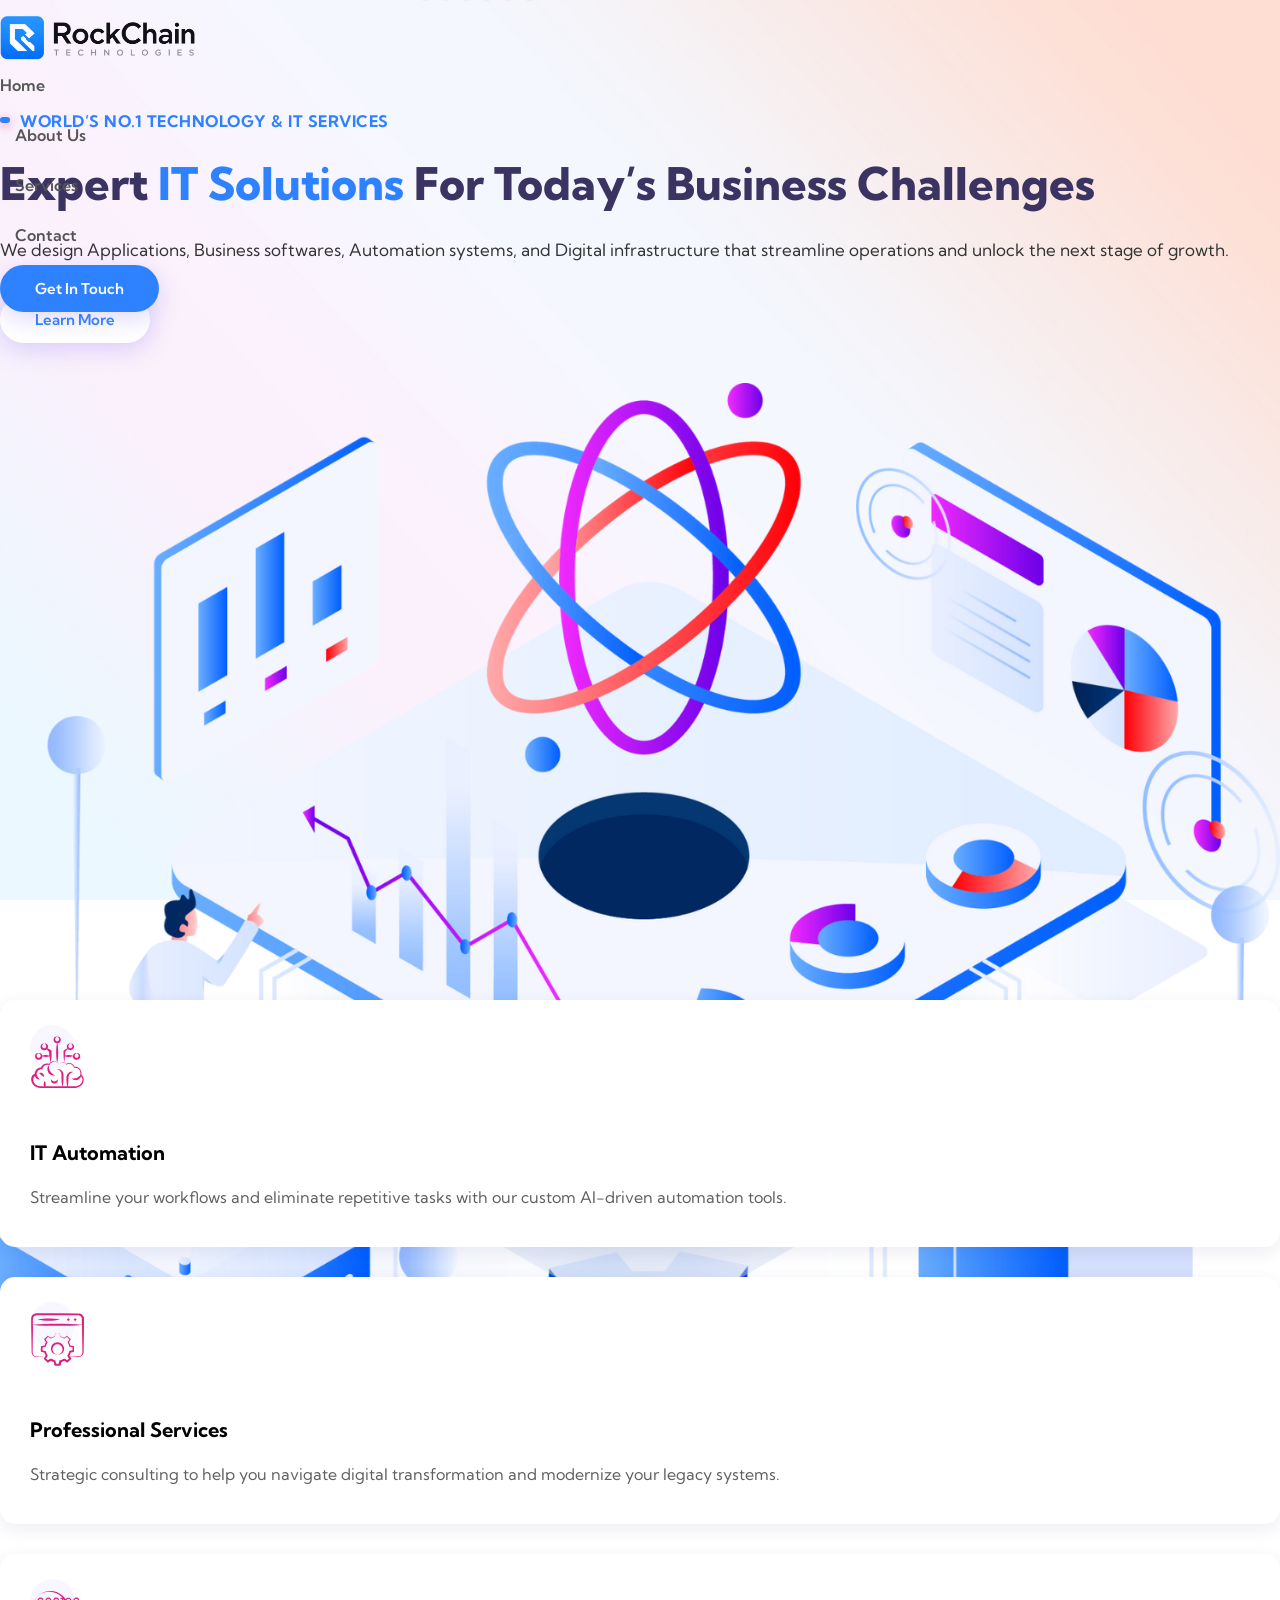
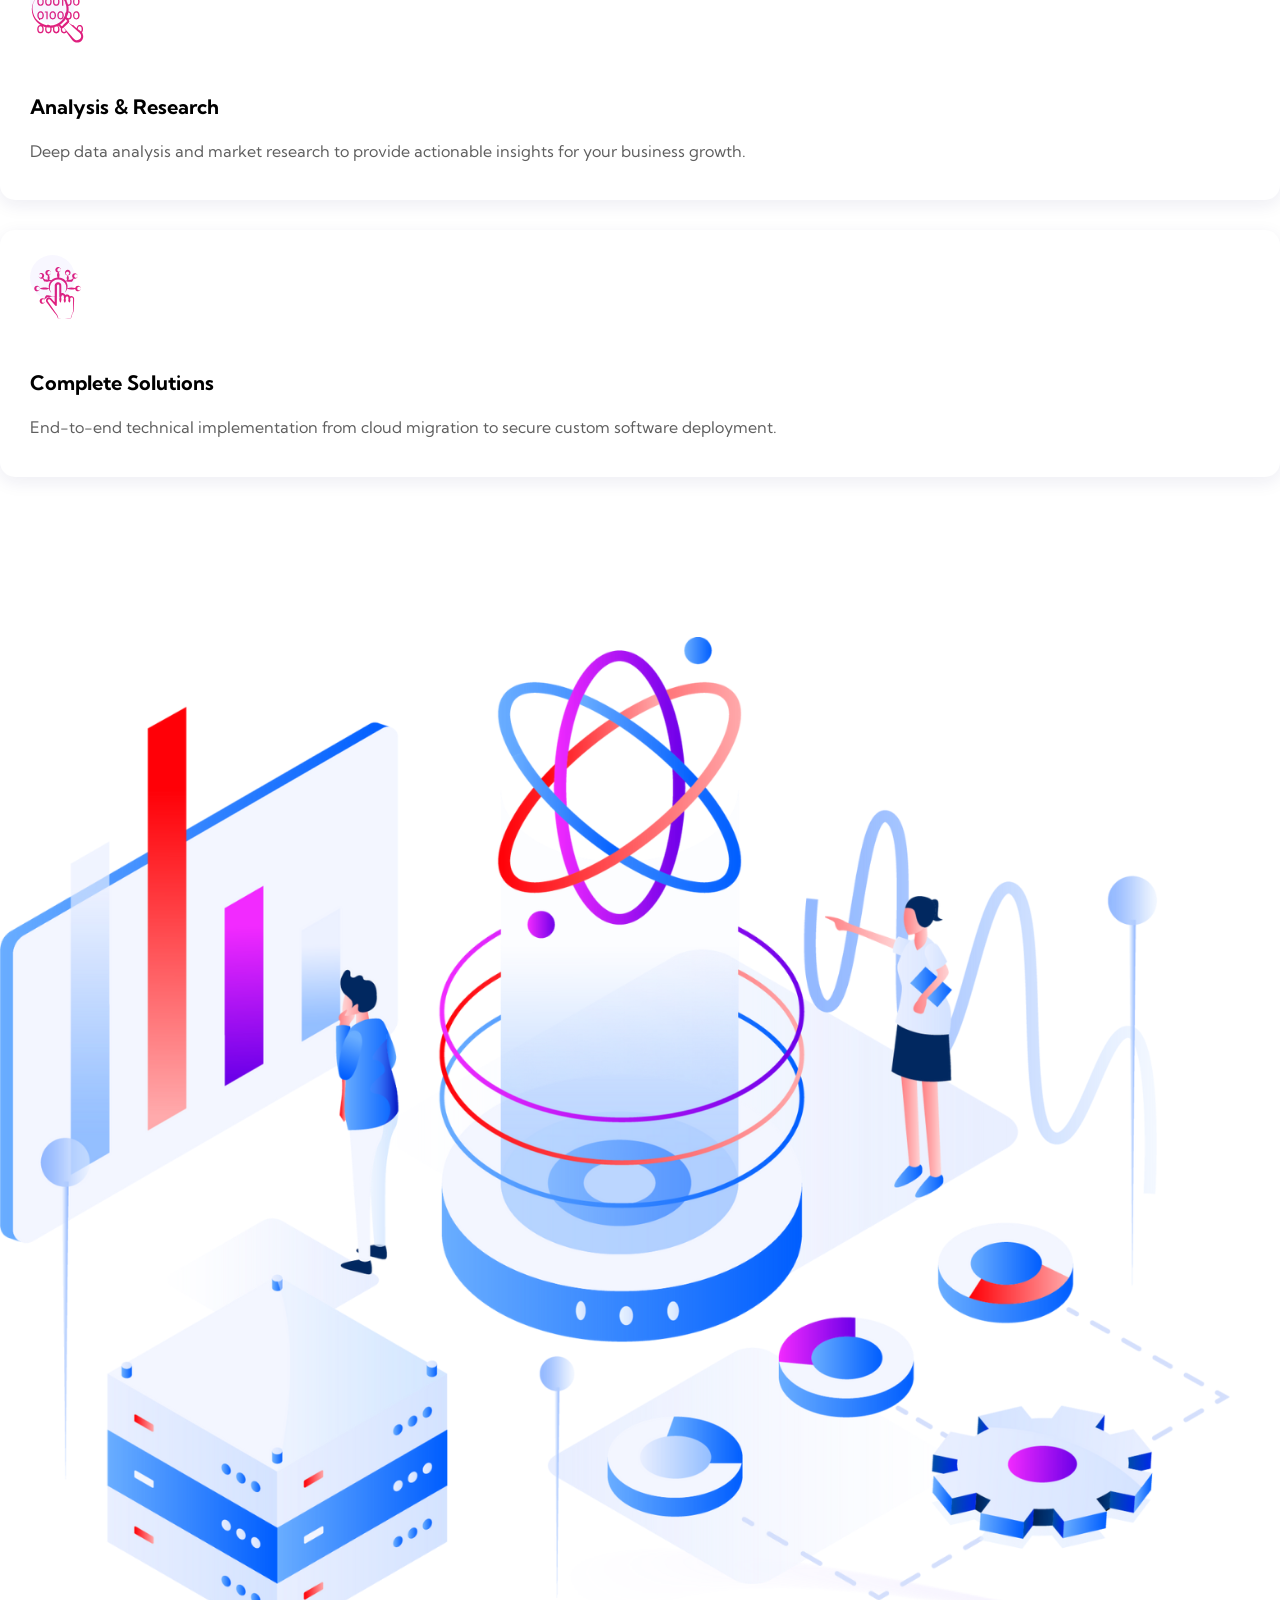
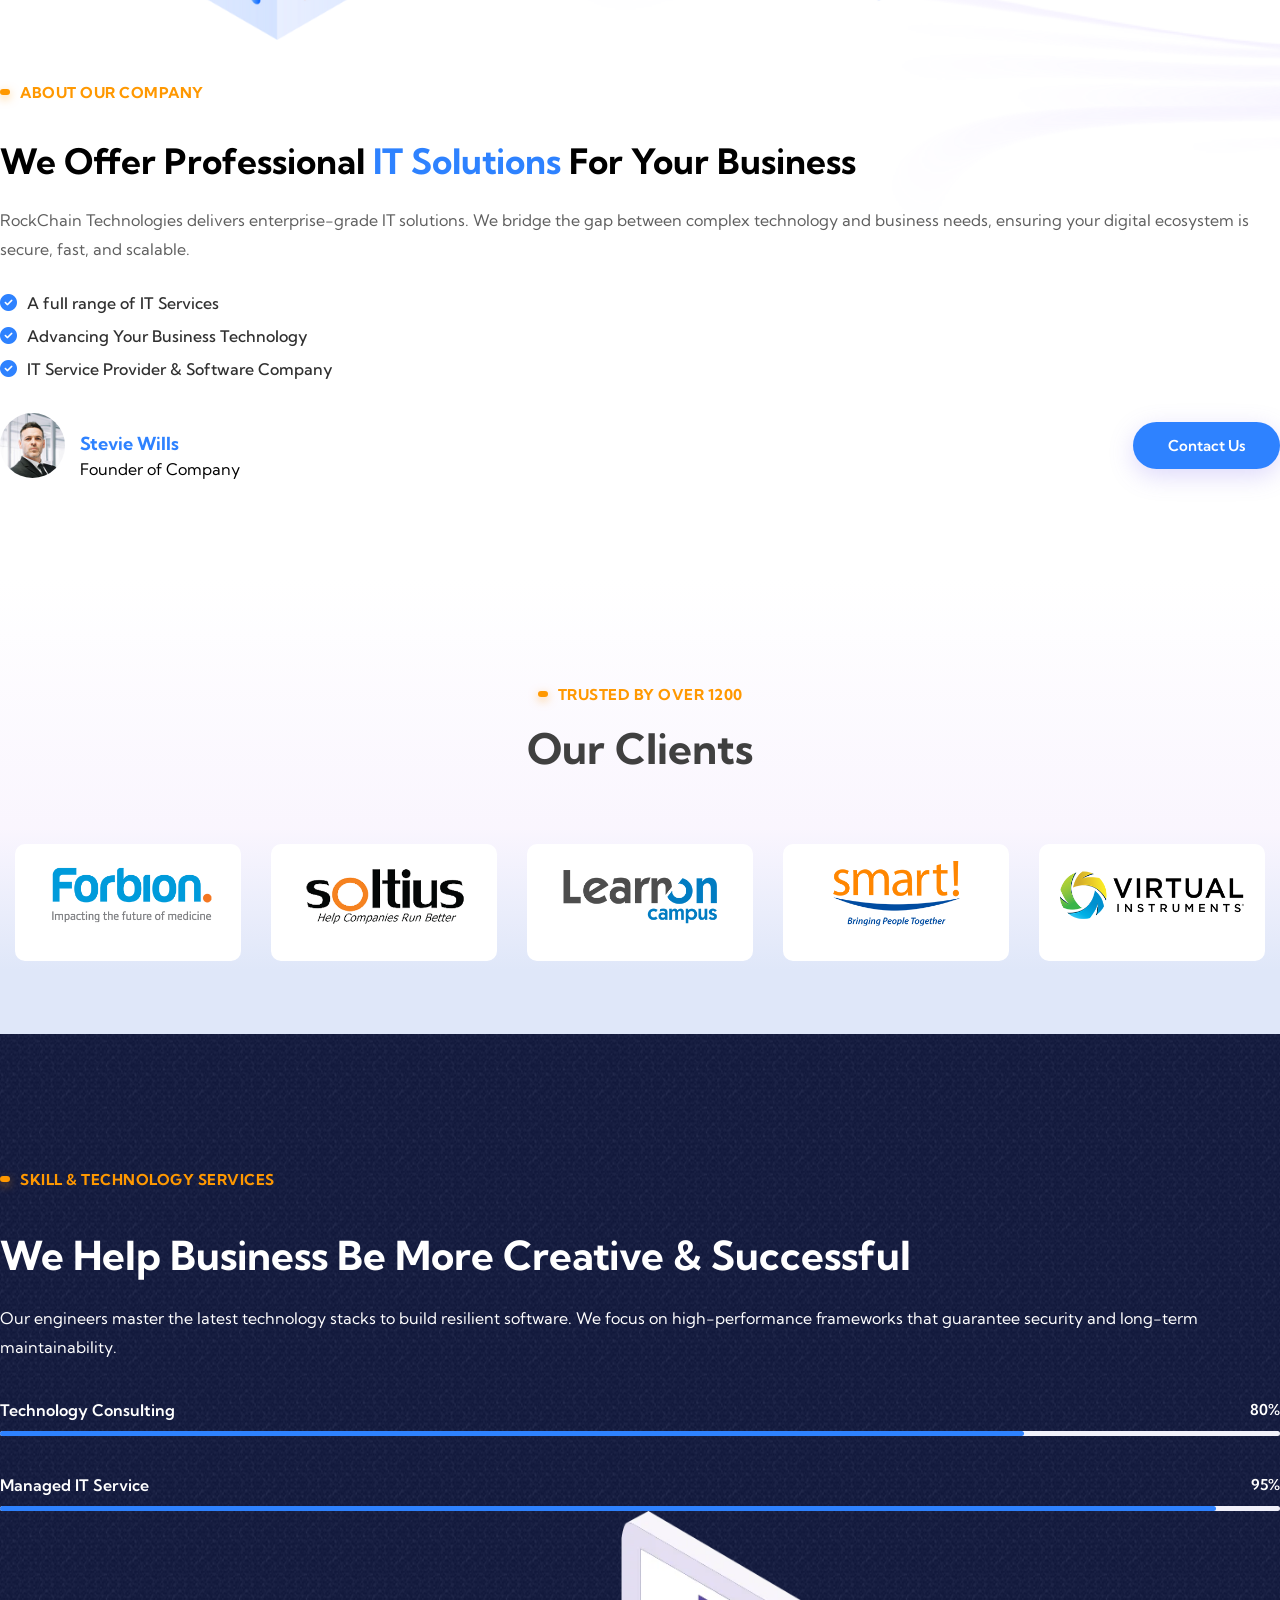
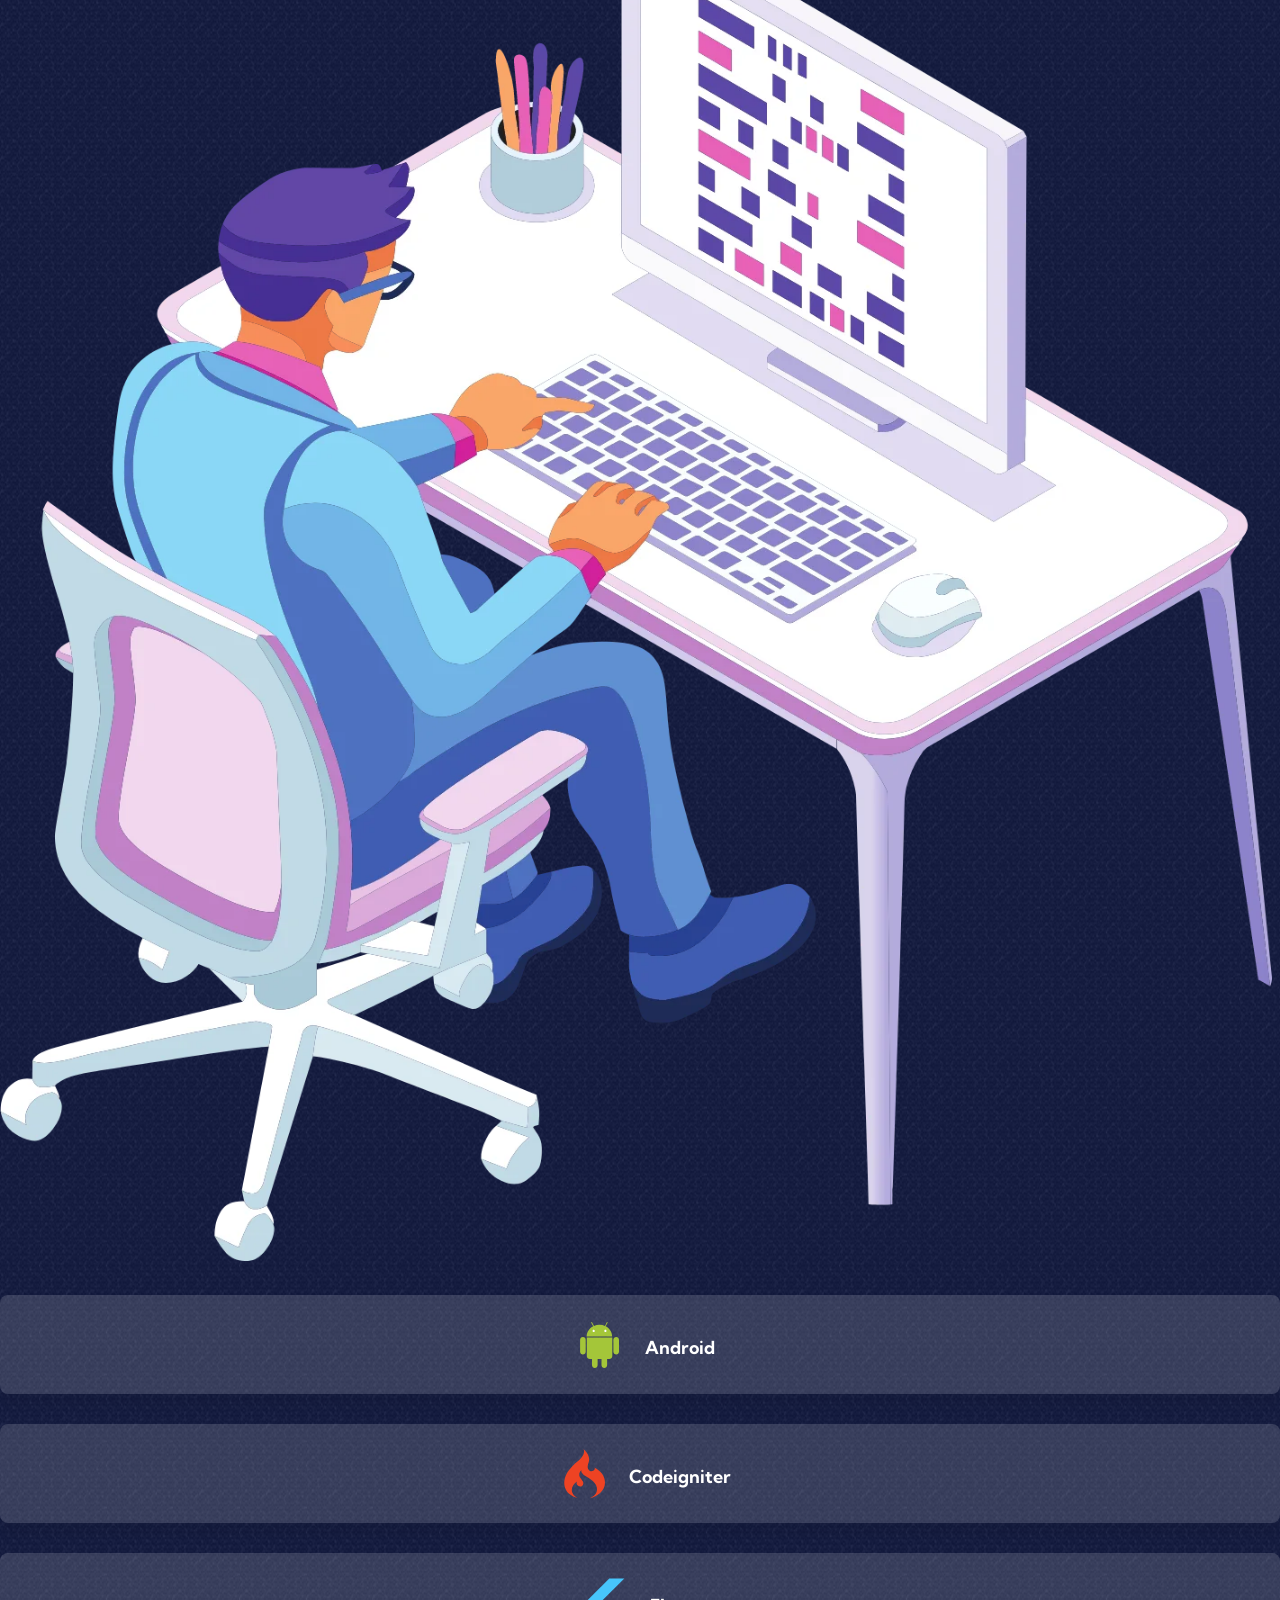
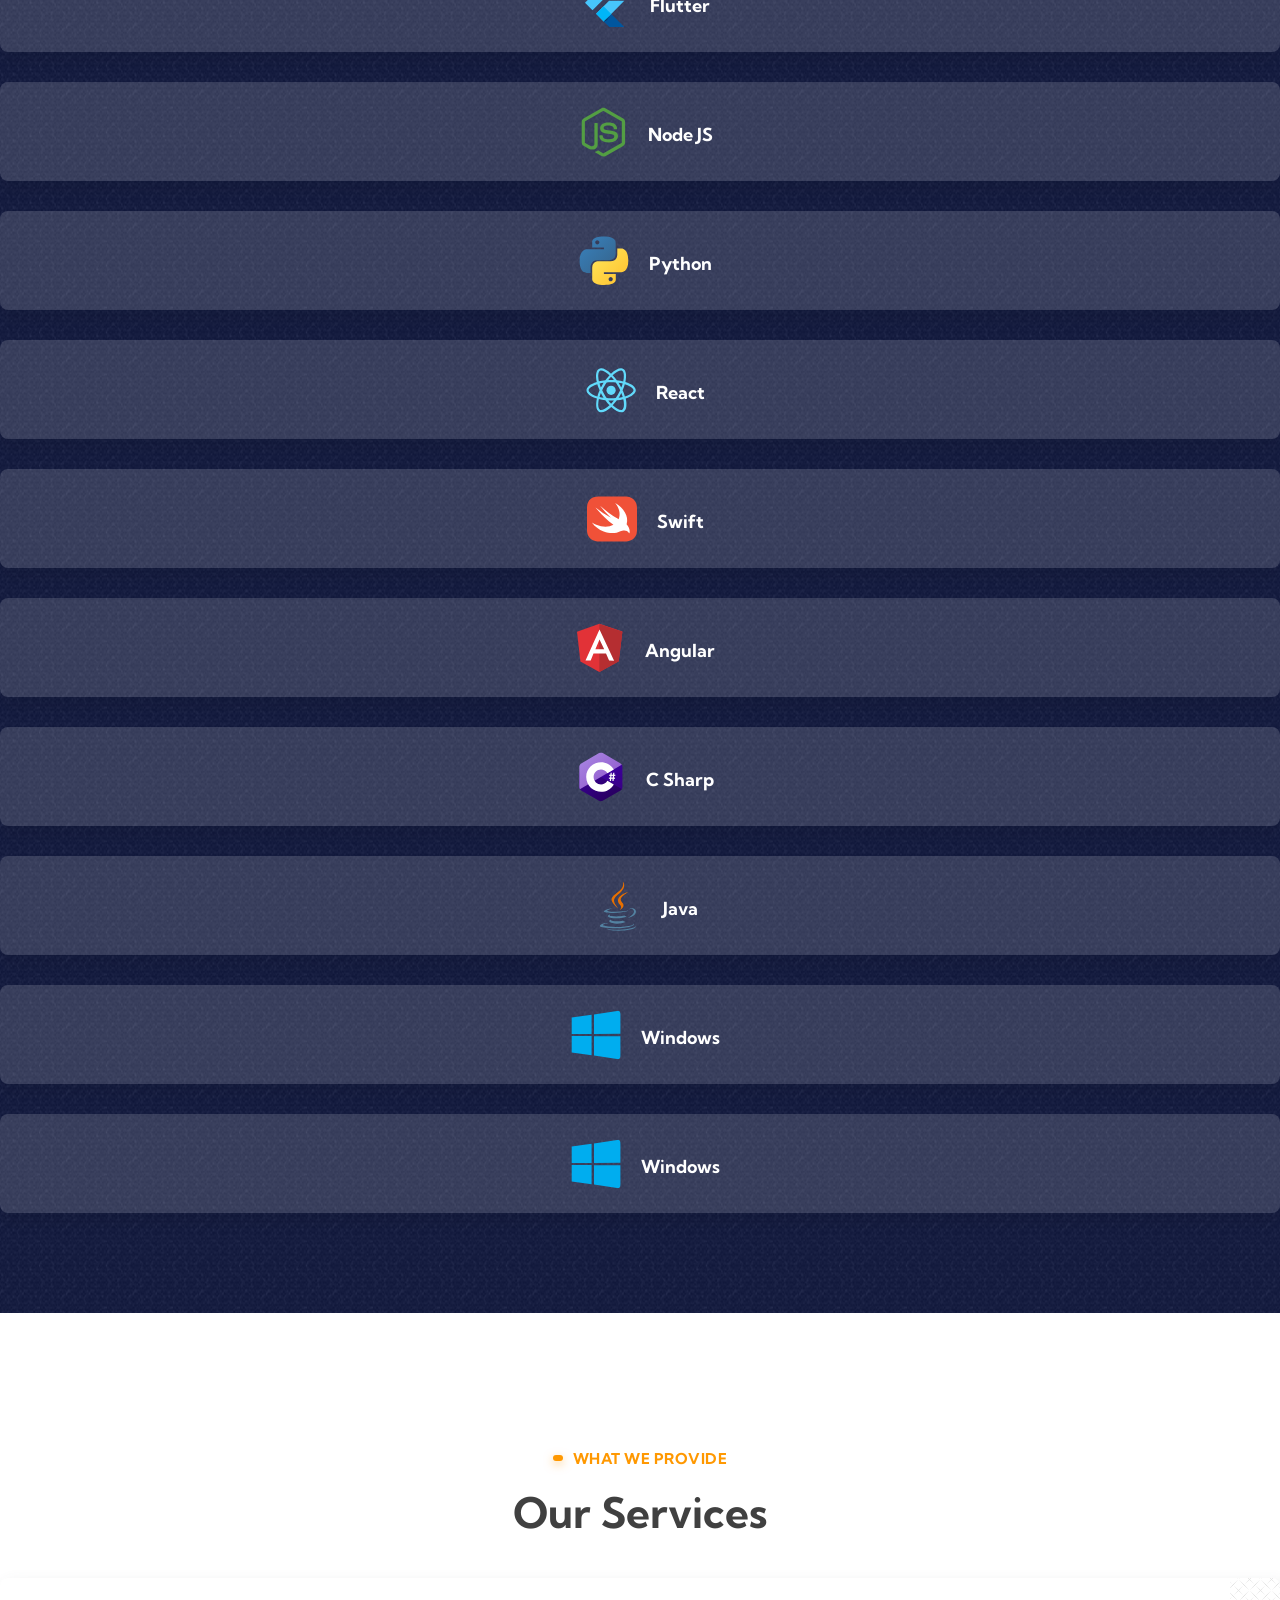
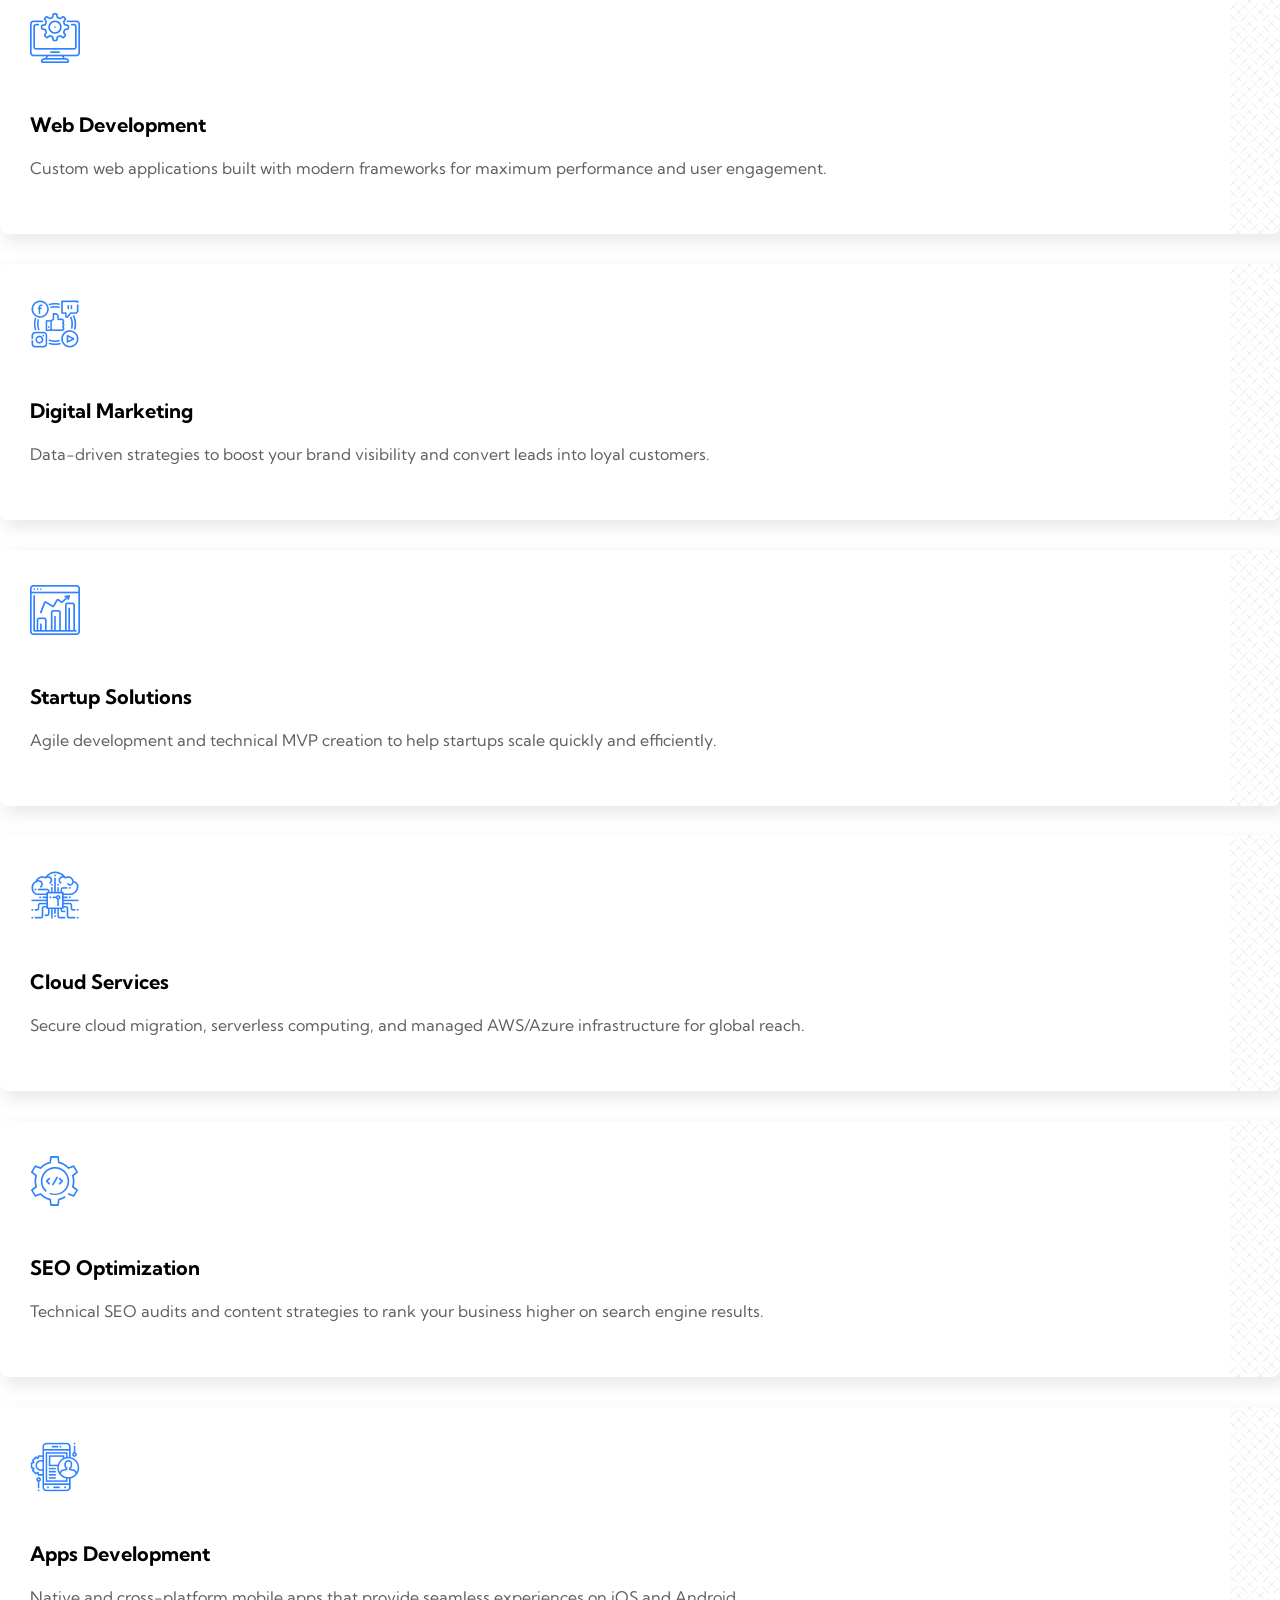
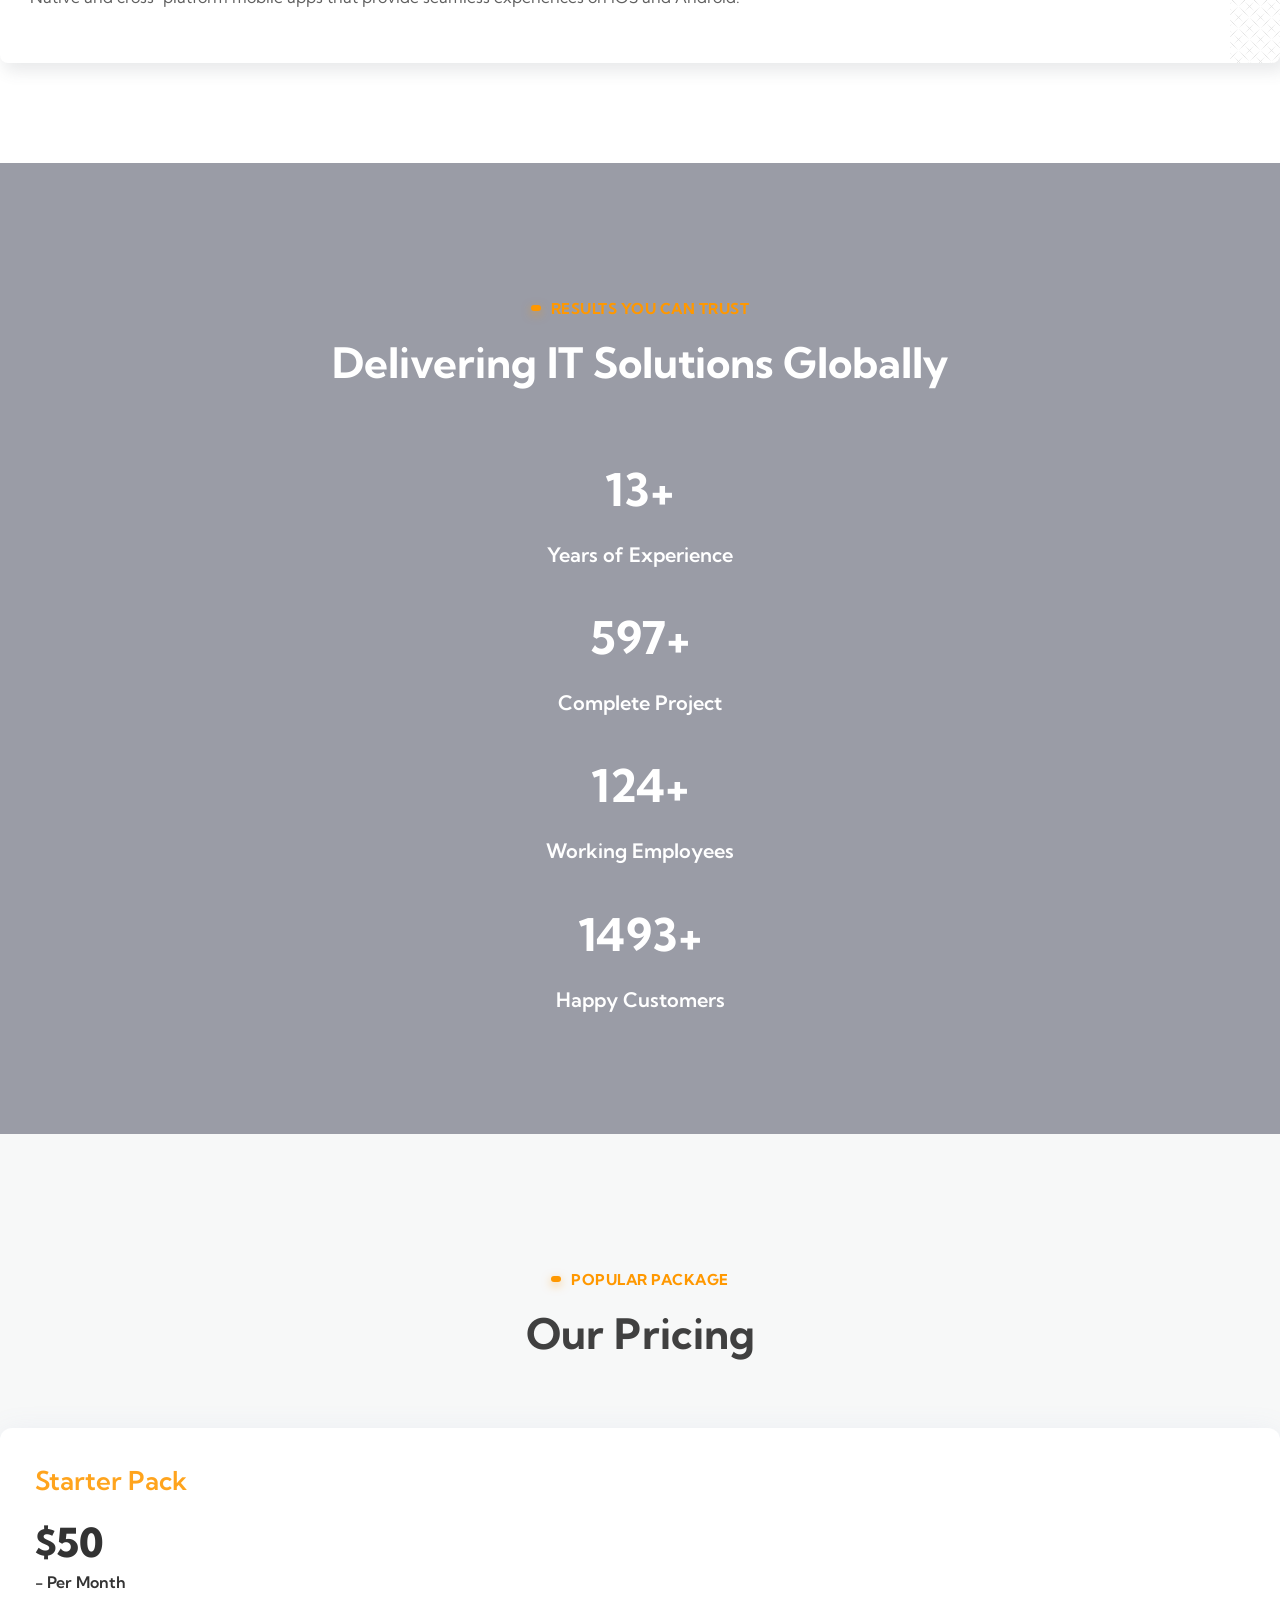
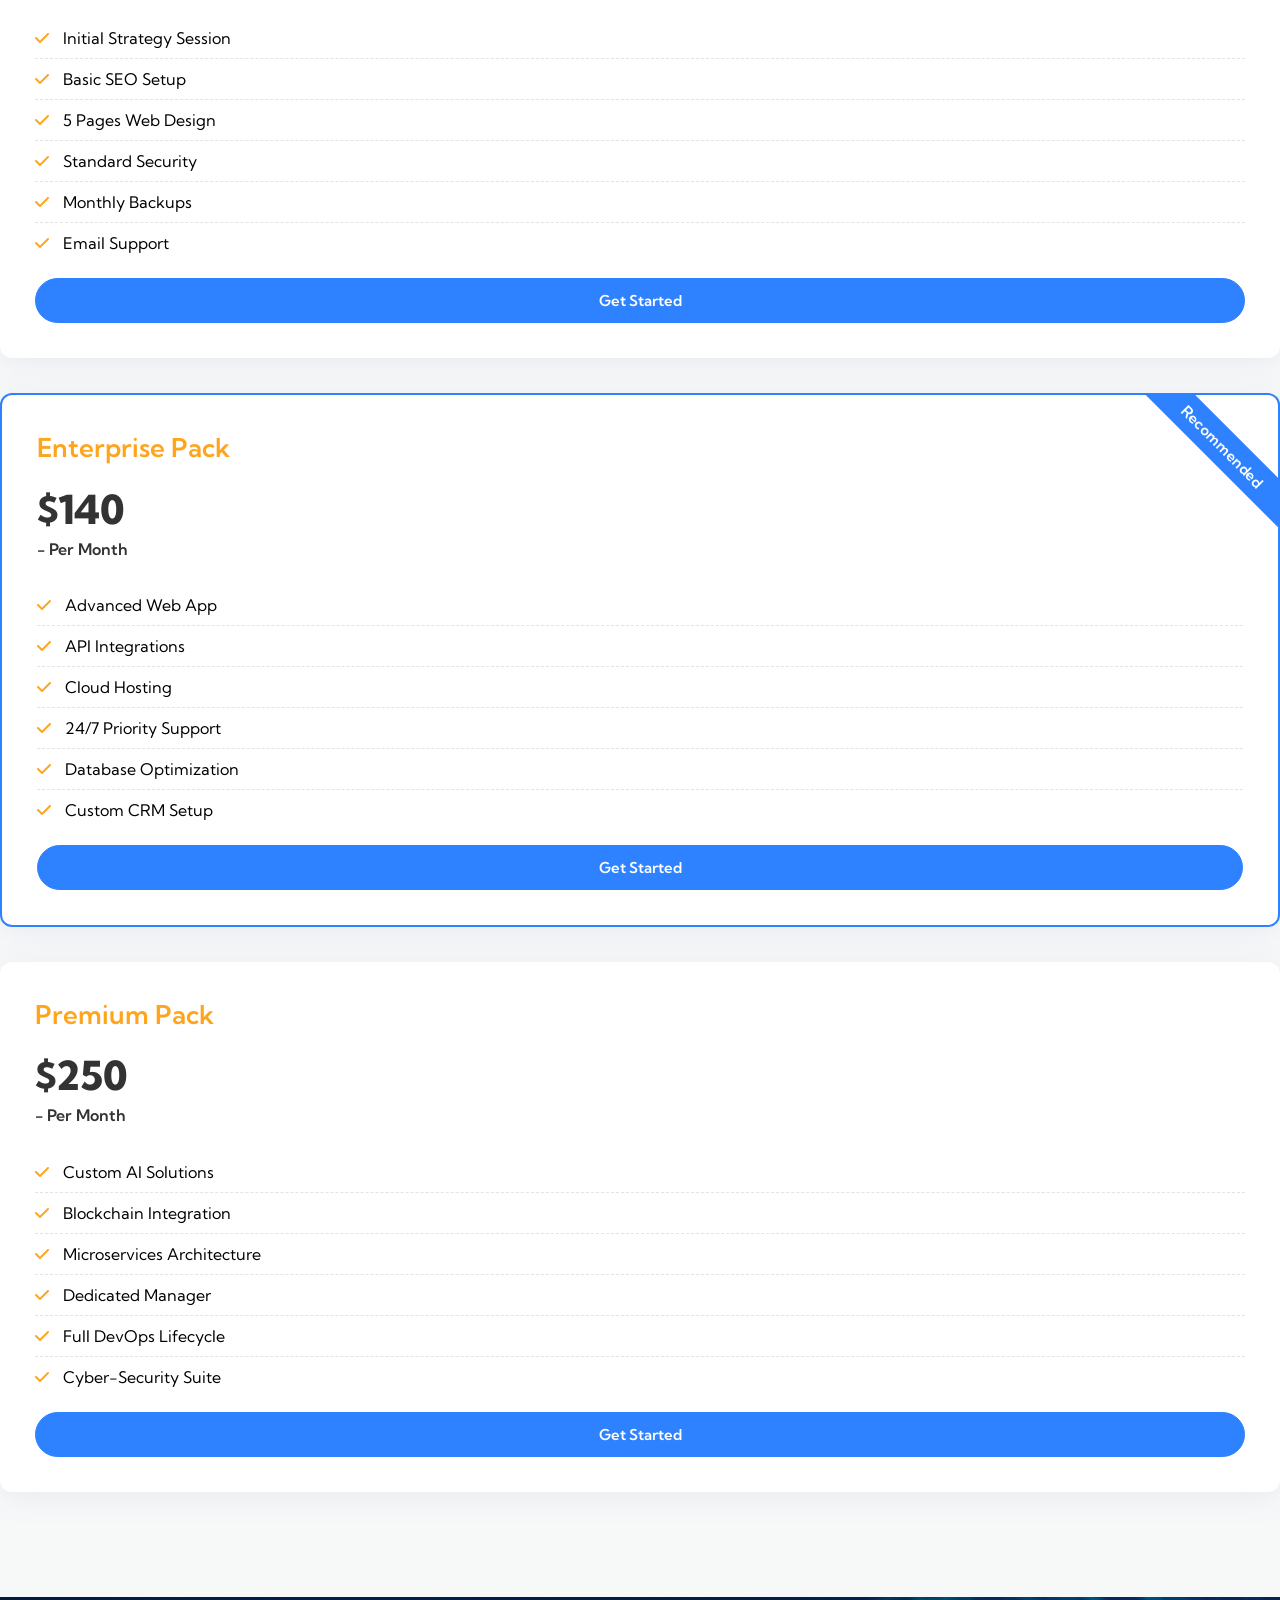
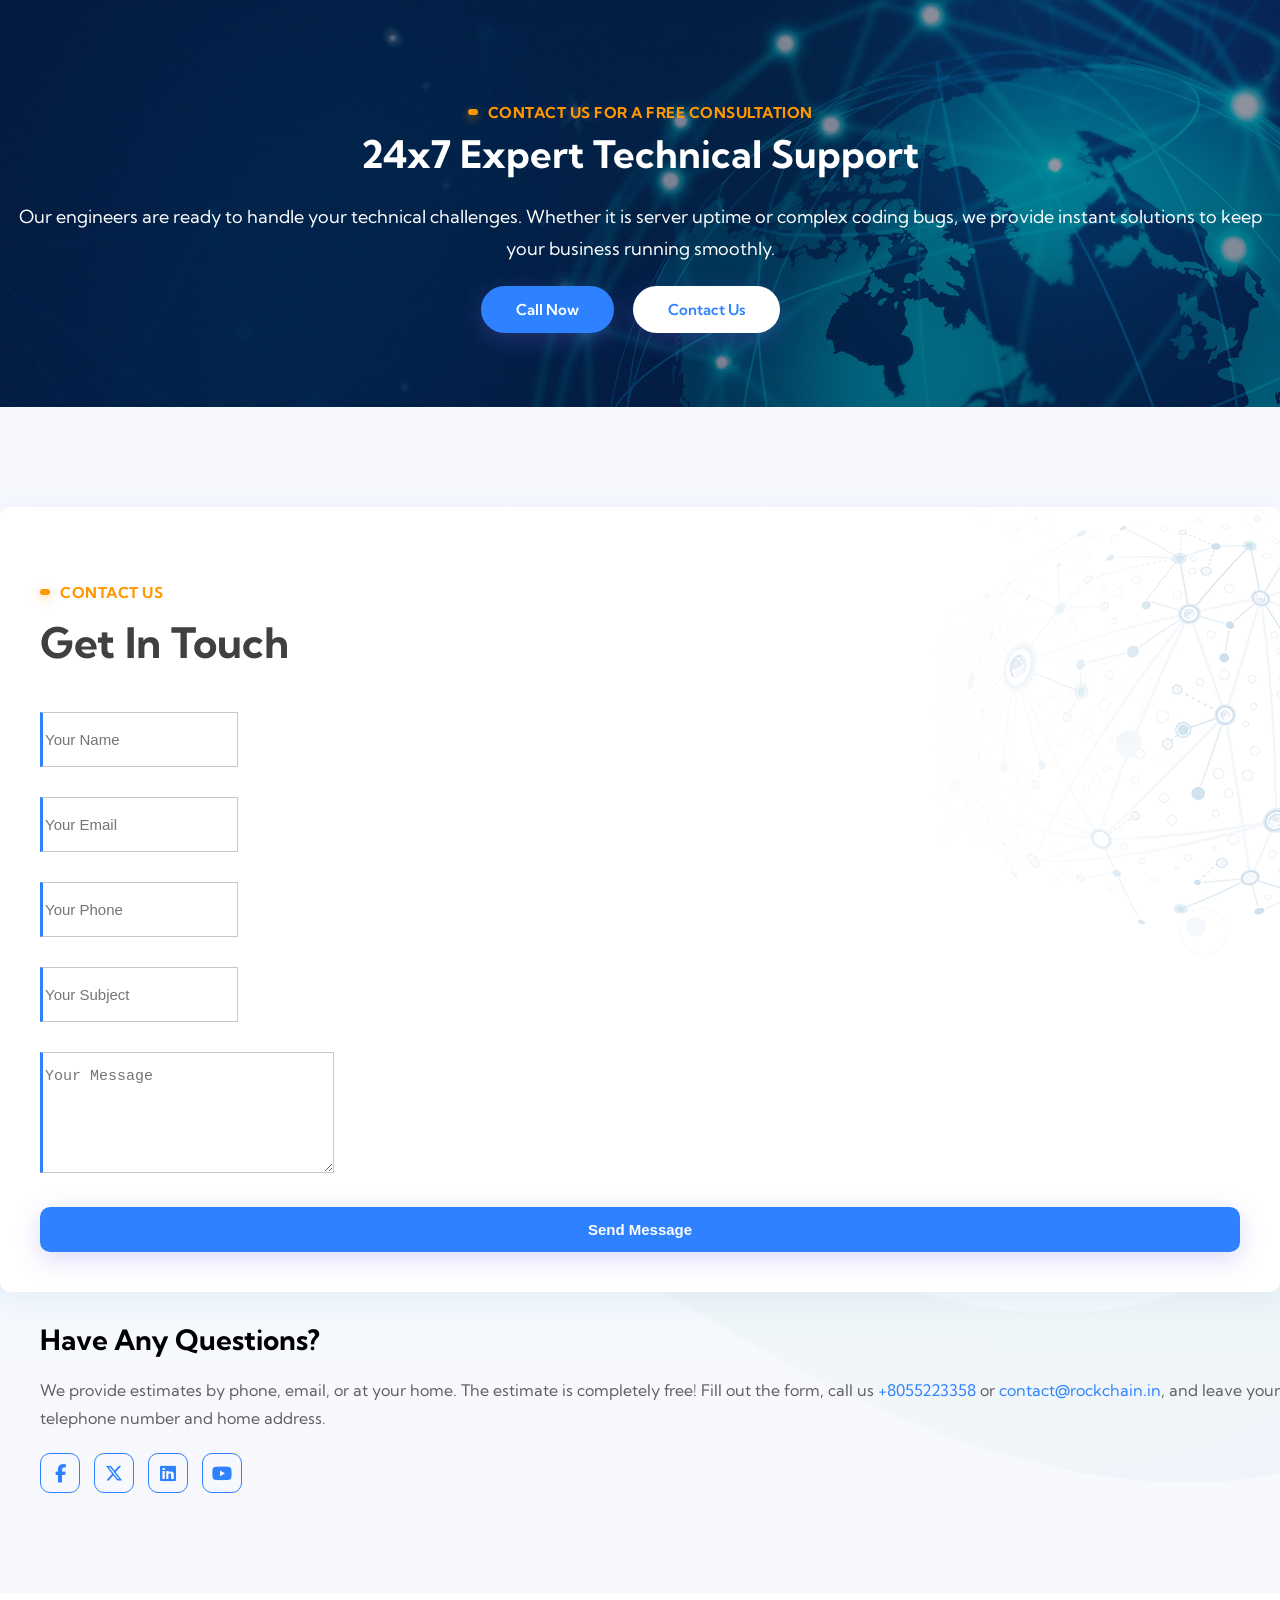
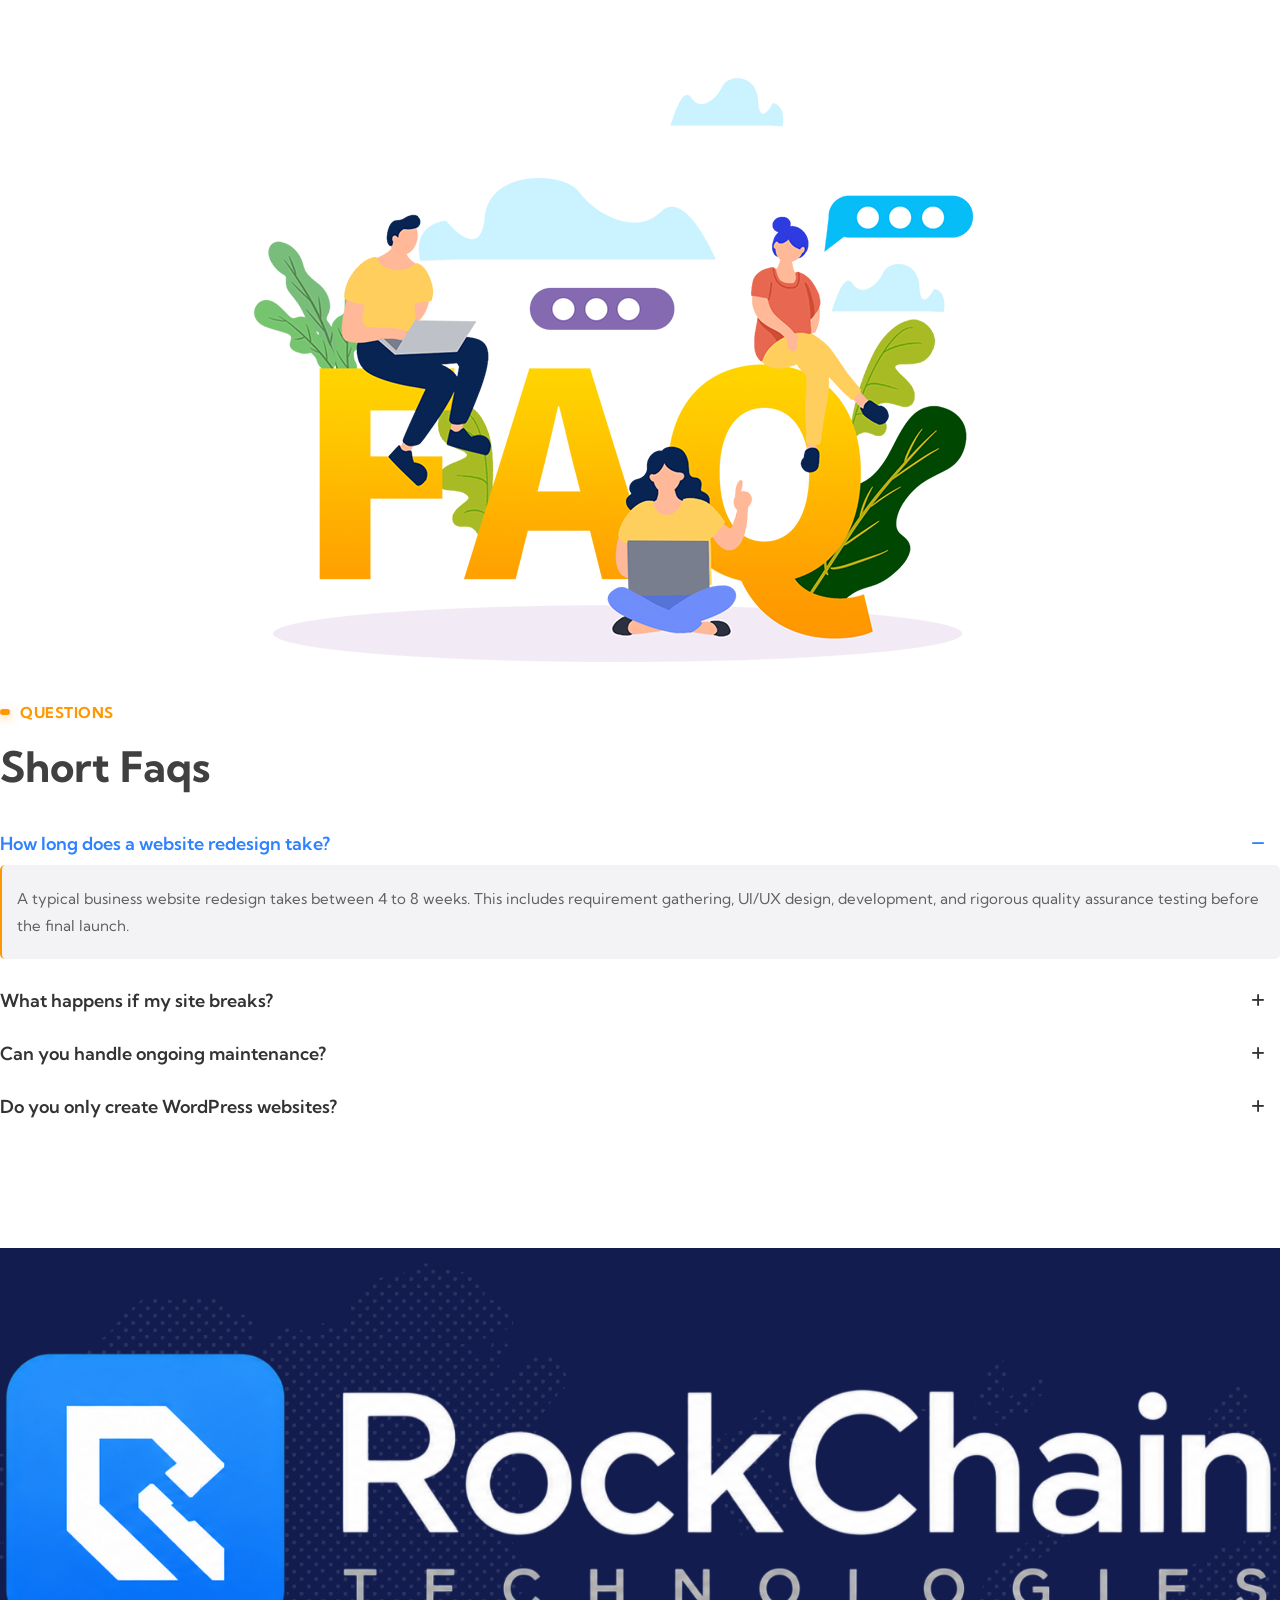
==== commit 3498b619: "changed teh content" ====
--- a/index.html
+++ b/index.html
@@ -114,8 +114,8 @@
               </div>
               <h3>IT Automation</h3>
               <p>
-                Lorem ipsum dolor sit amet, consectetur adipiscing elit, sed do
-                eiusmod tempor dolore
+                Streamline your workflows and eliminate repetitive tasks with
+                our custom AI-driven automation tools.
               </p>
             </div>
           </div>
@@ -132,8 +132,8 @@
               </div>
               <h3>Professional Services</h3>
               <p>
-                Lorem ipsum dolor sit amet, consectetur adipiscing elit, sed do
-                eiusmod tempor dolore
+                Strategic consulting to help you navigate digital transformation
+                and modernize your legacy systems.
               </p>
             </div>
           </div>
@@ -150,8 +150,8 @@
               </div>
               <h3>Analysis & Research</h3>
               <p>
-                Lorem ipsum dolor sit amet, consectetur adipiscing elit, sed do
-                eiusmod tempor dolore
+                Deep data analysis and market research to provide actionable
+                insights for your business growth.
               </p>
             </div>
           </div>
@@ -168,8 +168,8 @@
               </div>
               <h3>Complete Solutions</h3>
               <p>
-                Lorem ipsum dolor sit amet, consectetur adipiscing elit, sed do
-                eiusmod tempor dolore
+                End-to-end technical implementation from cloud migration to
+                secure custom software deployment.
               </p>
             </div>
           </div>
@@ -204,9 +204,9 @@
                 <span class="color-text">IT Solutions</span> For Your Business
               </h2>
               <p>
-                Lorem ipsum dolor sit amet, consectetur adipiscing elit, sed do
-                eiusmod tempor incididunt ut labore et dolore magna aliqua,
-                magna aliqua. ipsum is simply dummy text of the printing.
+                RockChain Technologies delivers enterprise-grade IT solutions.
+                We bridge the gap between complex technology and business needs,
+                ensuring your digital ecosystem is secure, fast, and scalable.
               </p>
               <ul class="list-style">
                 <li>
@@ -307,9 +307,9 @@
               <h6 class="sub-title">Skill & Technology Services</h6>
               <h2>We Help Business Be More Creative & Successful</h2>
               <p>
-                Lorem ipsum dolor sit amet, consectetur adipiscing elit, sed do
-                eiusmod tempor incididunt ut labore et dolore magna aliqua,
-                magna aliqua. ipsum is simply
+                Our engineers master the latest technology stacks to build
+                resilient software. We focus on high-performance frameworks that
+                guarantee security and long-term maintainability.
               </p>
               <div class="skills">
                 <div class="skill-item">
@@ -452,8 +452,8 @@
               </div>
               <h3>Web Development</h3>
               <p>
-                Lorem ipsum dolor sit amet, consectetur adipiscing elit, sed do
-                eiusmod tempor incididunt dolore magna aliqua
+                Custom web applications built with modern frameworks for maximum
+                performance and user engagement.
               </p>
             </div>
           </div>
@@ -464,8 +464,8 @@
               </div>
               <h3>Digital Marketing</h3>
               <p>
-                Lorem ipsum dolor sit amet, consectetur adipiscing elit, sed do
-                eiusmod tempor incididunt dolore magna aliqua
+                Data-driven strategies to boost your brand visibility and
+                convert leads into loyal customers.
               </p>
             </div>
           </div>
@@ -476,8 +476,8 @@
               </div>
               <h3>Startup Solutions</h3>
               <p>
-                Lorem ipsum dolor sit amet, consectetur adipiscing elit, sed do
-                eiusmod tempor incididunt dolore magna aliqua
+                Agile development and technical MVP creation to help startups
+                scale quickly and efficiently.
               </p>
             </div>
           </div>
@@ -488,8 +488,8 @@
               </div>
               <h3>Cloud Services</h3>
               <p>
-                Lorem ipsum dolor sit amet, consectetur adipiscing elit, sed do
-                eiusmod tempor incididunt dolore magna aliqua
+                Secure cloud migration, serverless computing, and managed
+                AWS/Azure infrastructure for global reach.
               </p>
             </div>
           </div>
@@ -500,8 +500,8 @@
               </div>
               <h3>SEO Optimization</h3>
               <p>
-                Lorem ipsum dolor sit amet, consectetur adipiscing elit, sed do
-                eiusmod tempor incididunt dolore magna aliqua
+                Technical SEO audits and content strategies to rank your
+                business higher on search engine results.
               </p>
             </div>
           </div>
@@ -512,8 +512,8 @@
               </div>
               <h3>Apps Development</h3>
               <p>
-                Lorem ipsum dolor sit amet, consectetur adipiscing elit, sed do
-                eiusmod tempor incididunt dolore magna aliqua
+                Native and cross-platform mobile apps that provide seamless
+                experiences on iOS and Android.
               </p>
             </div>
           </div>
@@ -603,12 +603,12 @@
               </div>
               <div class="price-features">
                 <ul>
-                  <li><i class="fas fa-check"></i> Free Consultation</li>
-                  <li><i class="fas fa-check"></i> WP Installation</li>
-                  <li><i class="fas fa-check"></i> Speed Up WordPress</li>
-                  <li><i class="fas fa-check"></i> 27/7 Support</li>
-                  <li><i class="fas fa-check"></i> Unlimited Revisions</li>
-                  <li><i class="fas fa-check"></i> Custom Theme Develop</li>
+                  <li><i class="fas fa-check"></i> Initial Strategy Session</li>
+                  <li><i class="fas fa-check"></i> Basic SEO Setup</li>
+                  <li><i class="fas fa-check"></i> 5 Pages Web Design</li>
+                  <li><i class="fas fa-check"></i> Standard Security</li>
+                  <li><i class="fas fa-check"></i> Monthly Backups</li>
+                  <li><i class="fas fa-check"></i> Email Support</li>
                 </ul>
               </div>
               <div class="price-btn">
@@ -631,12 +631,12 @@
               </div>
               <div class="price-features">
                 <ul>
-                  <li><i class="fas fa-check"></i> Free Consultation</li>
-                  <li><i class="fas fa-check"></i> WP Installation</li>
-                  <li><i class="fas fa-check"></i> Speed Up WordPress</li>
-                  <li><i class="fas fa-check"></i> 27/7 Support</li>
-                  <li><i class="fas fa-check"></i> Unlimited Revisions</li>
-                  <li><i class="fas fa-check"></i> Custom Theme Develop</li>
+                  <li><i class="fas fa-check"></i> Advanced Web App</li>
+                  <li><i class="fas fa-check"></i> API Integrations</li>
+                  <li><i class="fas fa-check"></i> Cloud Hosting</li>
+                  <li><i class="fas fa-check"></i> 24/7 Priority Support</li>
+                  <li><i class="fas fa-check"></i> Database Optimization</li>
+                  <li><i class="fas fa-check"></i> Custom CRM Setup</li>
                 </ul>
               </div>
               <div class="price-btn">
@@ -656,12 +656,14 @@
               </div>
               <div class="price-features">
                 <ul>
-                  <li><i class="fas fa-check"></i> Free Consultation</li>
-                  <li><i class="fas fa-check"></i> WP Installation</li>
-                  <li><i class="fas fa-check"></i> Speed Up WordPress</li>
-                  <li><i class="fas fa-check"></i> 27/7 Support</li>
-                  <li><i class="fas fa-check"></i> Unlimited Revisions</li>
-                  <li><i class="fas fa-check"></i> Custom Theme Develop</li>
+                  <li><i class="fas fa-check"></i> Custom AI Solutions</li>
+                  <li><i class="fas fa-check"></i> Blockchain Integration</li>
+                  <li>
+                    <i class="fas fa-check"></i> Microservices Architecture
+                  </li>
+                  <li><i class="fas fa-check"></i> Dedicated Manager</li>
+                  <li><i class="fas fa-check"></i> Full DevOps Lifecycle</li>
+                  <li><i class="fas fa-check"></i> Cyber-Security Suite</li>
                 </ul>
               </div>
               <div class="price-btn">
@@ -683,10 +685,9 @@
               <h6 class="sub-title">Contact Us For A Free Consultation</h6>
               <h2>24x7 Expert Technical Support</h2>
               <p>
-                Lorem ipsum dolor sit amet, consectetur adipiscing elit, sed do
-                eiusmod tempor incididunt ut labore et dolore magna aliqua. Ut
-                enim ad minim veniam, quis nostrud consectetur voluptatem
-                accusantium doloremque adipiscing elit.
+                Our engineers are ready to handle your technical challenges.
+                Whether it is server uptime or complex coding bugs, we provide
+                instant solutions to keep your business running smoothly.
               </p>
               <div class="hire-btn">
                 <a class="default-btn" href="tel:0802235678"
@@ -1057,10 +1058,10 @@
                     take?</a
                   >
                   <p class="accordion-content show">
-                    Lorem ipsum dolor sit amet, consectetur adipiscing elit, sed
-                    do eiusmod tempor labore et dolore magna aliqua. enim ad
-                    minim veniam, quis nostrud exercitation ullamco laboris nisi
-                    ut aliquip ex ea commodo consequat officia deserunt
+                    A typical business website redesign takes between 4 to 8
+                    weeks. This includes requirement gathering, UI/UX design,
+                    development, and rigorous quality assurance testing before
+                    the final launch.
                   </p>
                 </li>
                 <li class="accordion-item">
@@ -1069,11 +1070,10 @@
                     breaks?</a
                   >
                   <p class="accordion-content">
-                    Lorem ipsum dolor sit amet, consectetur adipiscing elit, sed
-                    do eiusmod tempor labore et dolore magna aliqua. enim ad
-                    minim veniam, quis nostrud exercitation ullamco laboris nisi
-                    ut aliquip ex ea commodo consequat officia deserunt mollit
-                    anim laborum
+                    We provide emergency technical support. Our maintenance
+                    plans include automated hourly backups and real-time
+                    monitoring, ensuring that we can restore your site to full
+                    functionality within minutes.
                   </p>
                 </li>
                 <li class="accordion-item">
@@ -1082,11 +1082,10 @@
                     maintenance?</a
                   >
                   <p class="accordion-content">
-                    Lorem ipsum dolor sit amet, consectetur adipiscing elit, sed
-                    do eiusmod tempor labore et dolore magna aliqua. enim ad
-                    minim veniam, quis nostrud exercitation ullamco laboris nisi
-                    ut aliquip ex ea commodo consequat officia deserunt mollit
-                    anim laborum
+                    Absolutely. We offer managed services that cover security
+                    updates, plugin management, content updates, and server
+                    performance tuning so you can focus on running your core
+                    business.
                   </p>
                 </li>
                 <li class="accordion-item">
@@ -1095,11 +1094,10 @@
                     websites?</a
                   >
                   <p class="accordion-content">
-                    Lorem ipsum dolor sit amet, consectetur adipiscing elit, sed
-                    do eiusmod tempor labore et dolore magna aliqua. enim ad
-                    minim veniam, quis nostrud exercitation ullamco laboris nisi
-                    ut aliquip ex ea commodo consequat officia deserunt mollit
-                    anim laborum
+                    While we are experts in WordPress, we also build complex
+                    applications using React, Node.js, Python, and Flutter. We
+                    choose the technology stack that best fits your specific
+                    business requirements.
                   </p>
                 </li>
               </ul>
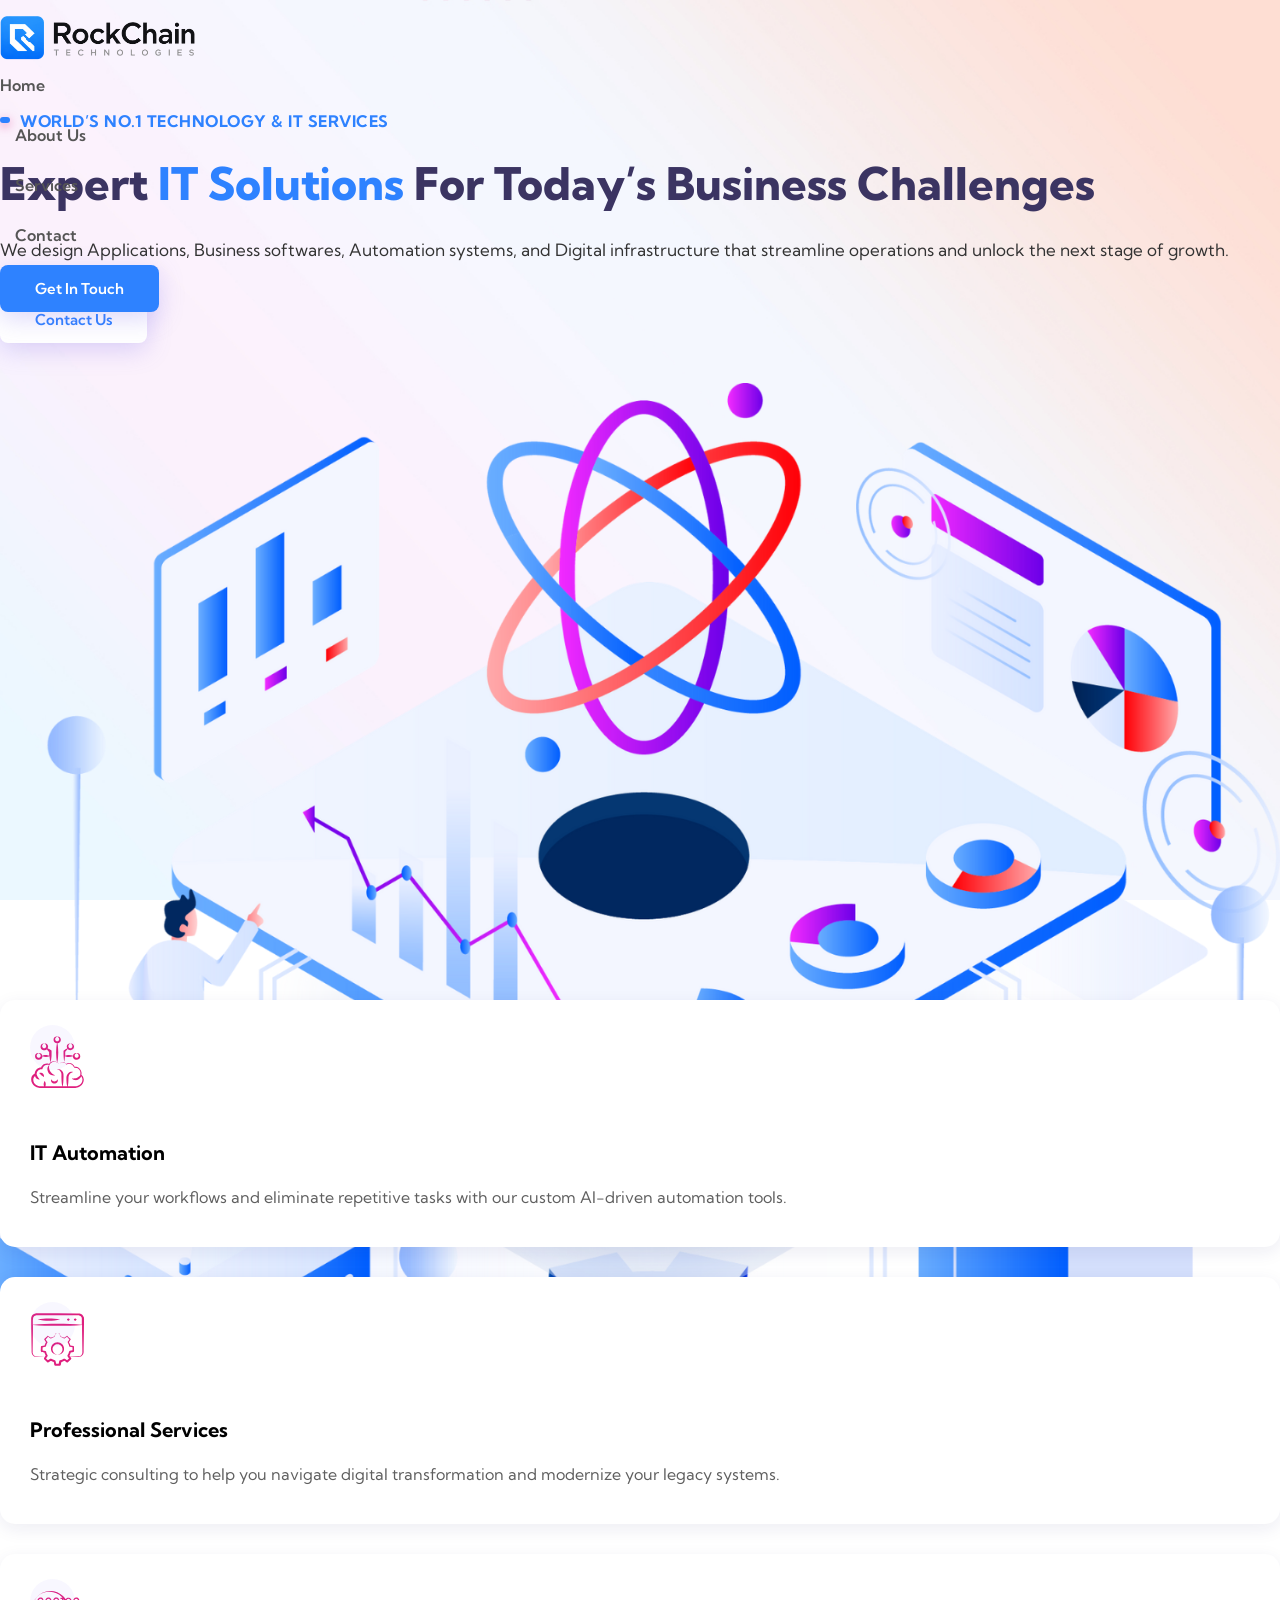
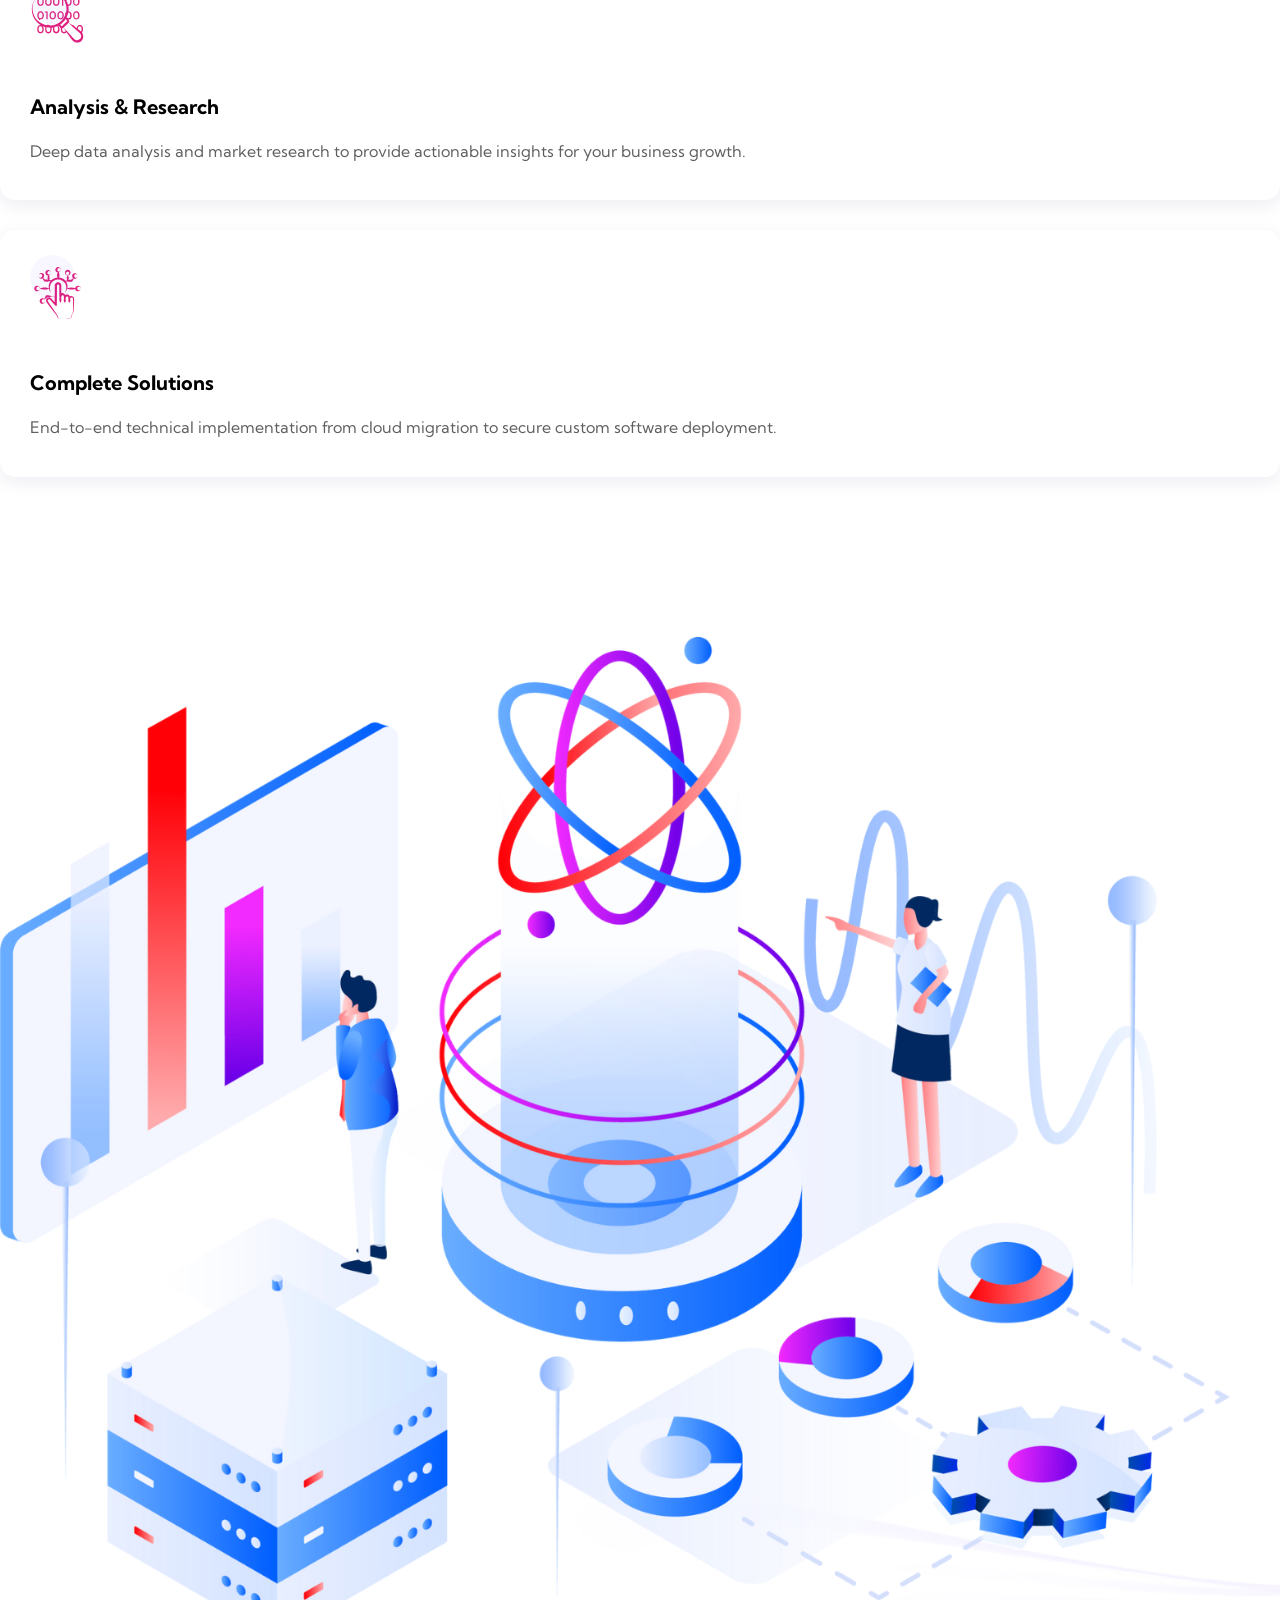
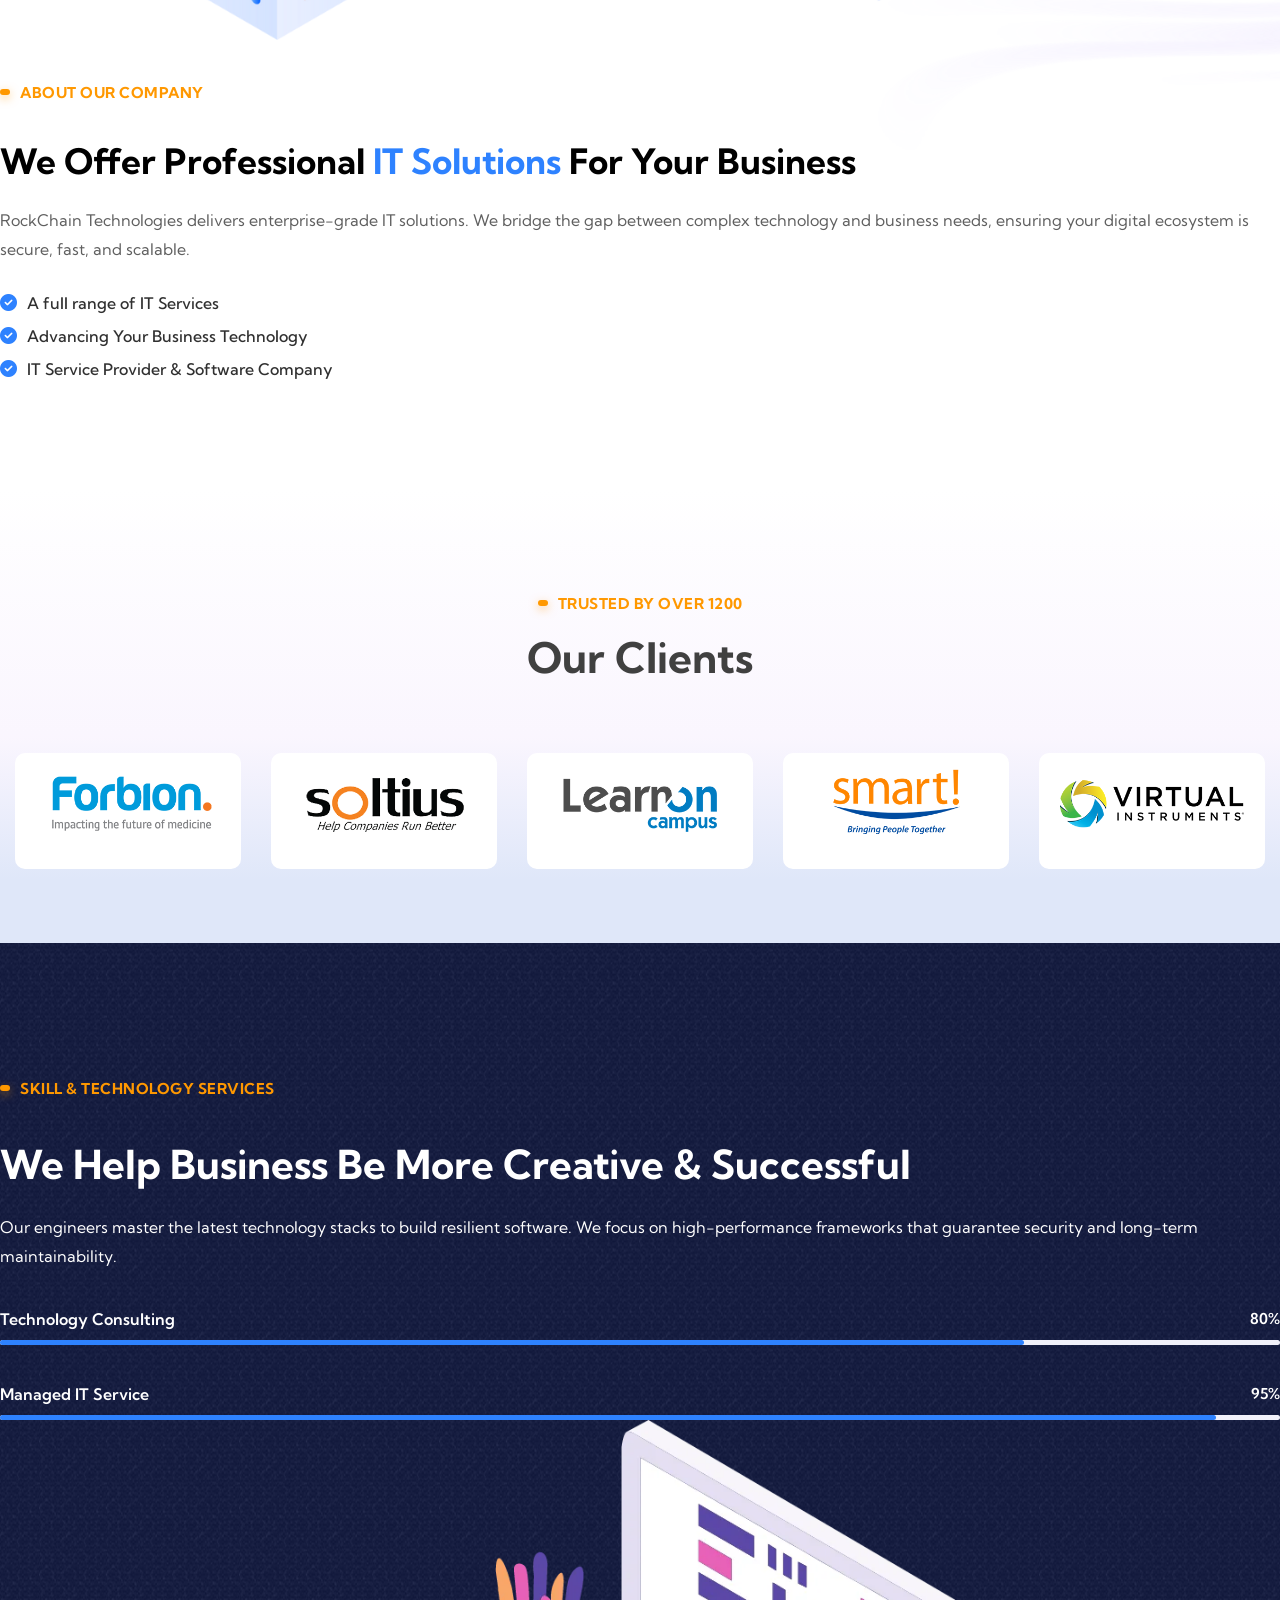
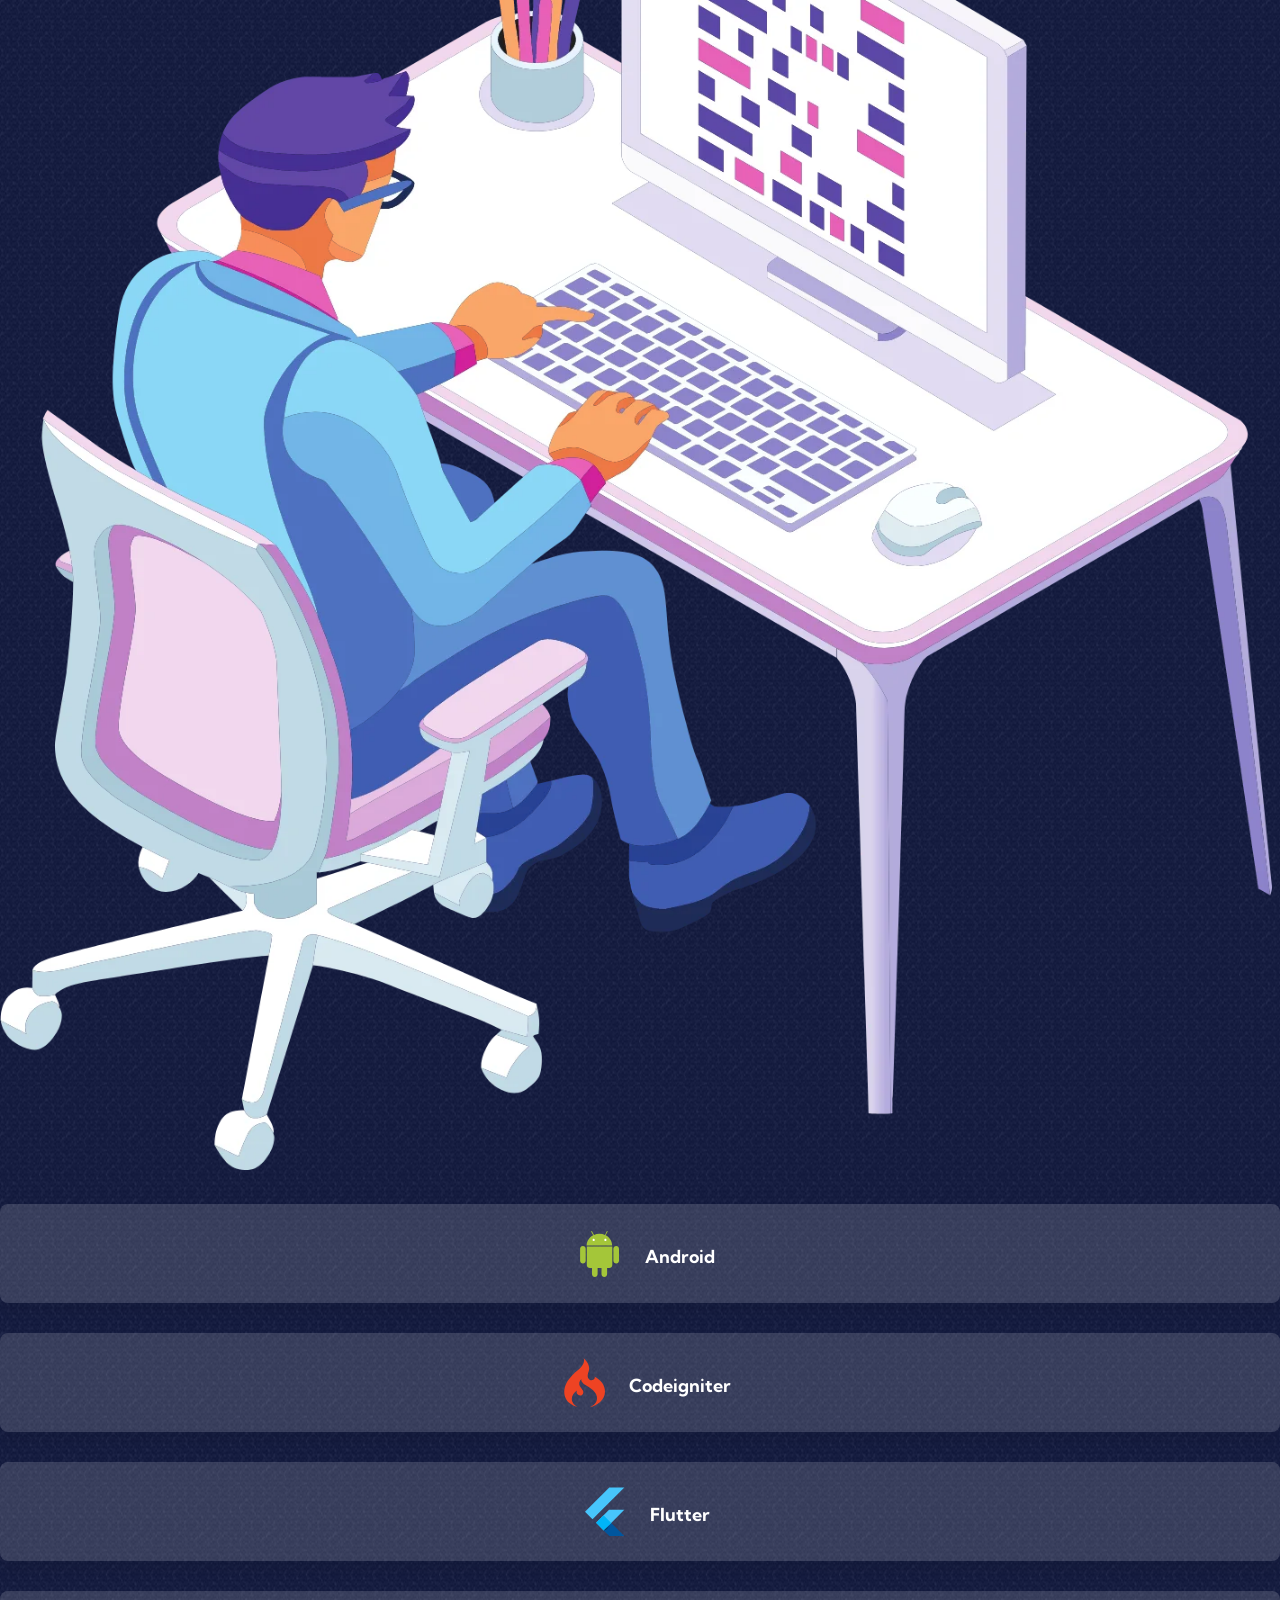
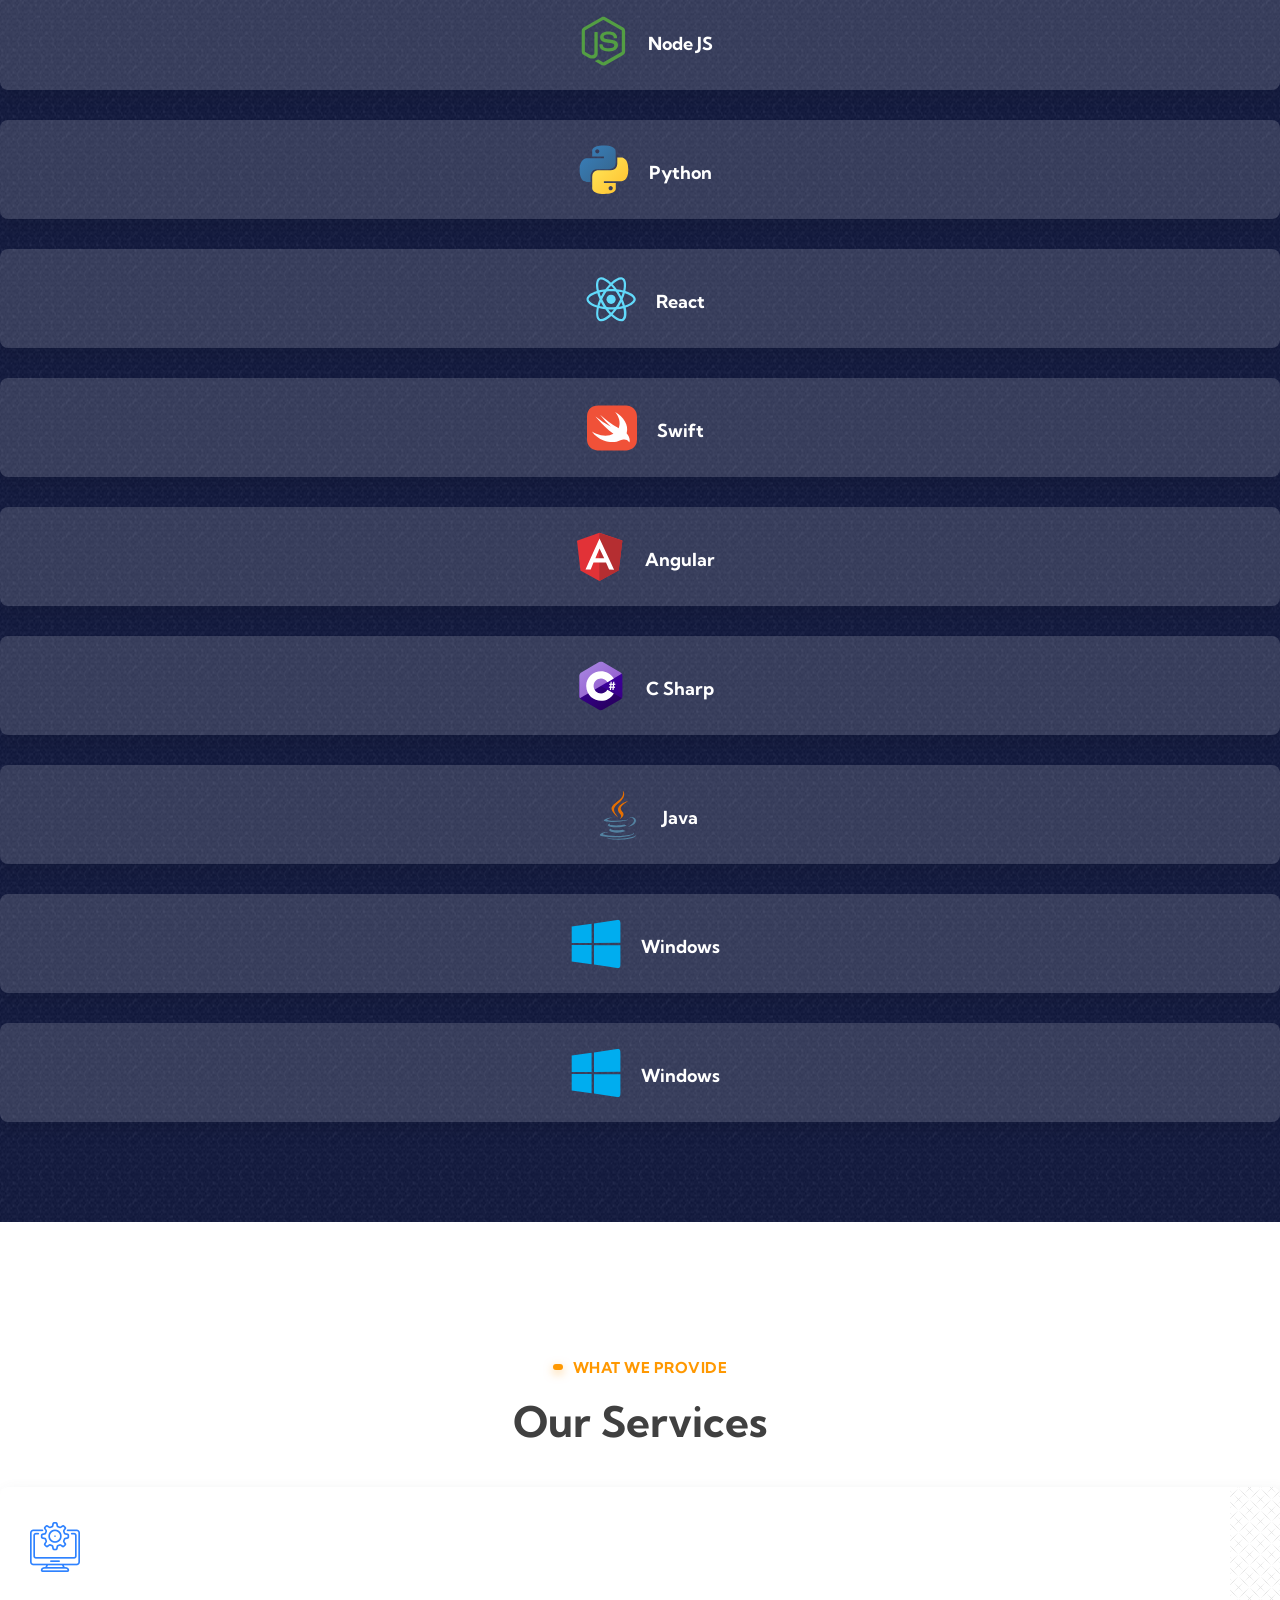
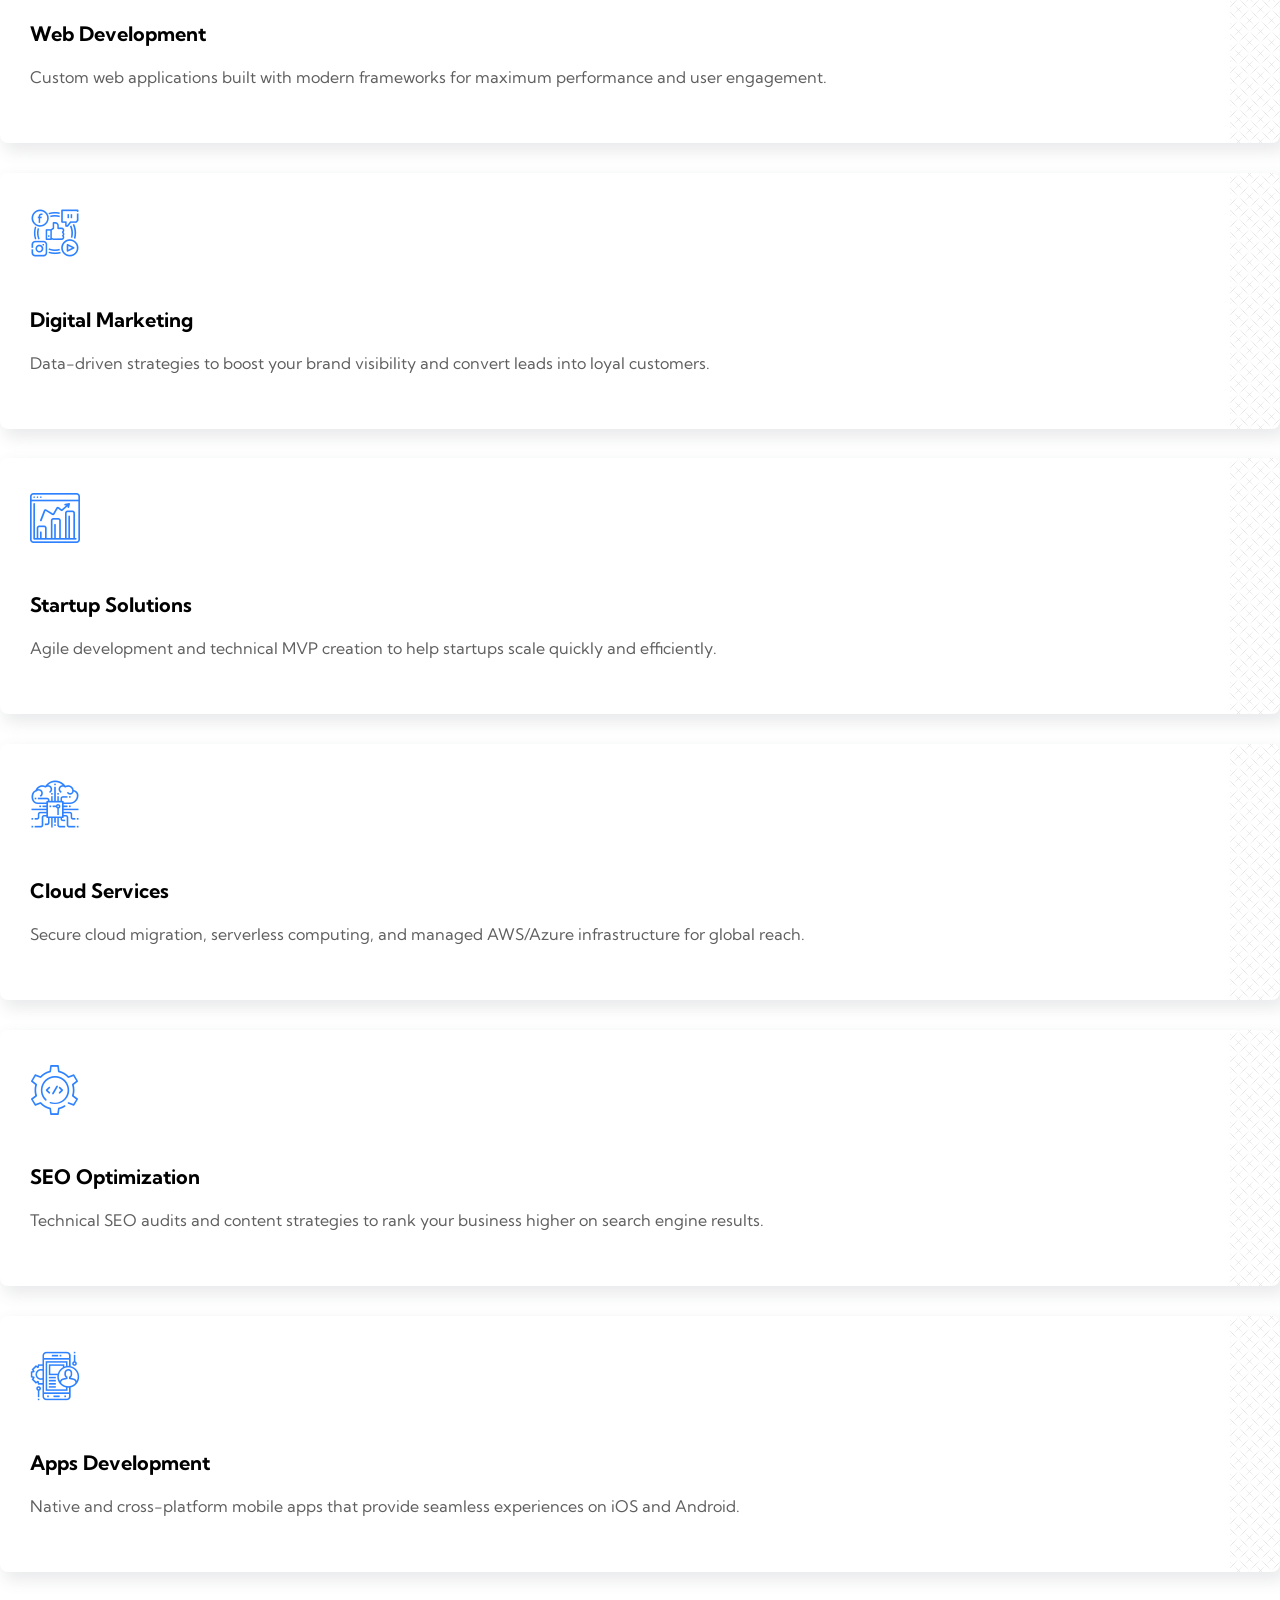
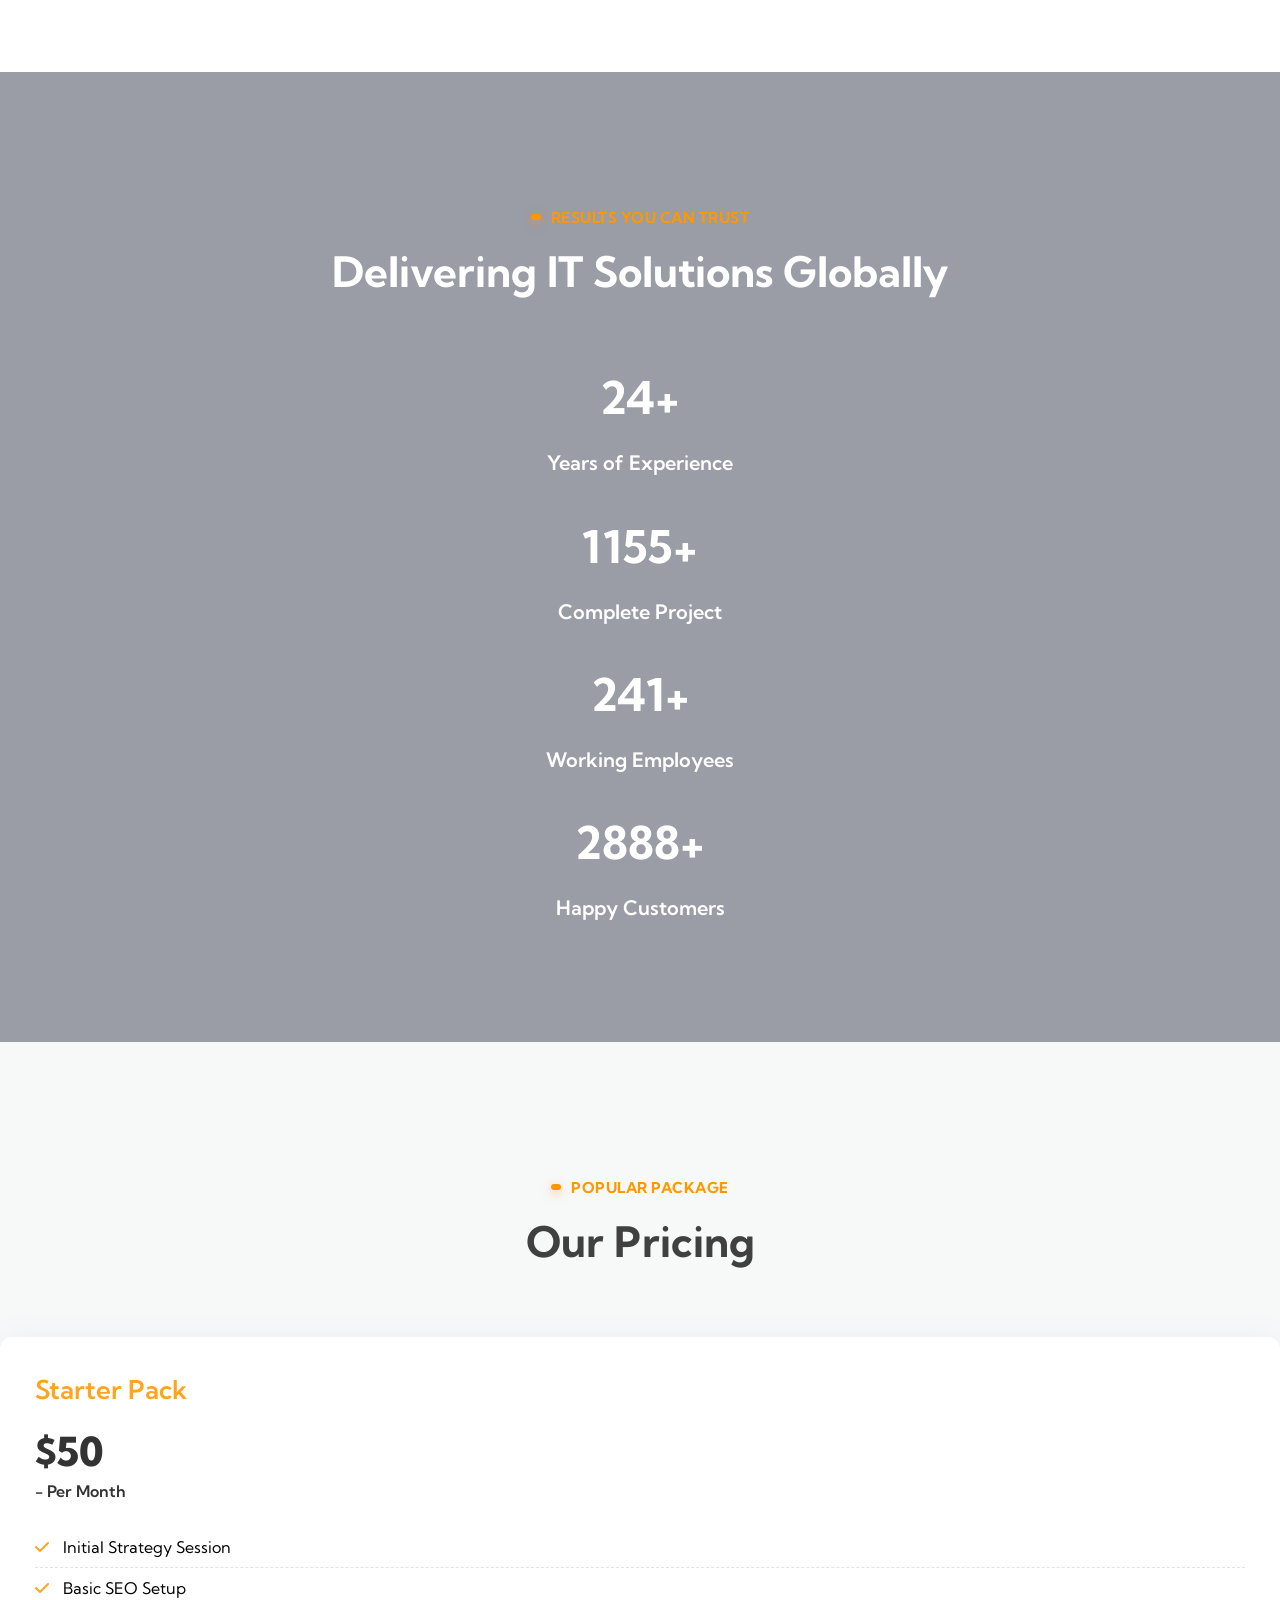
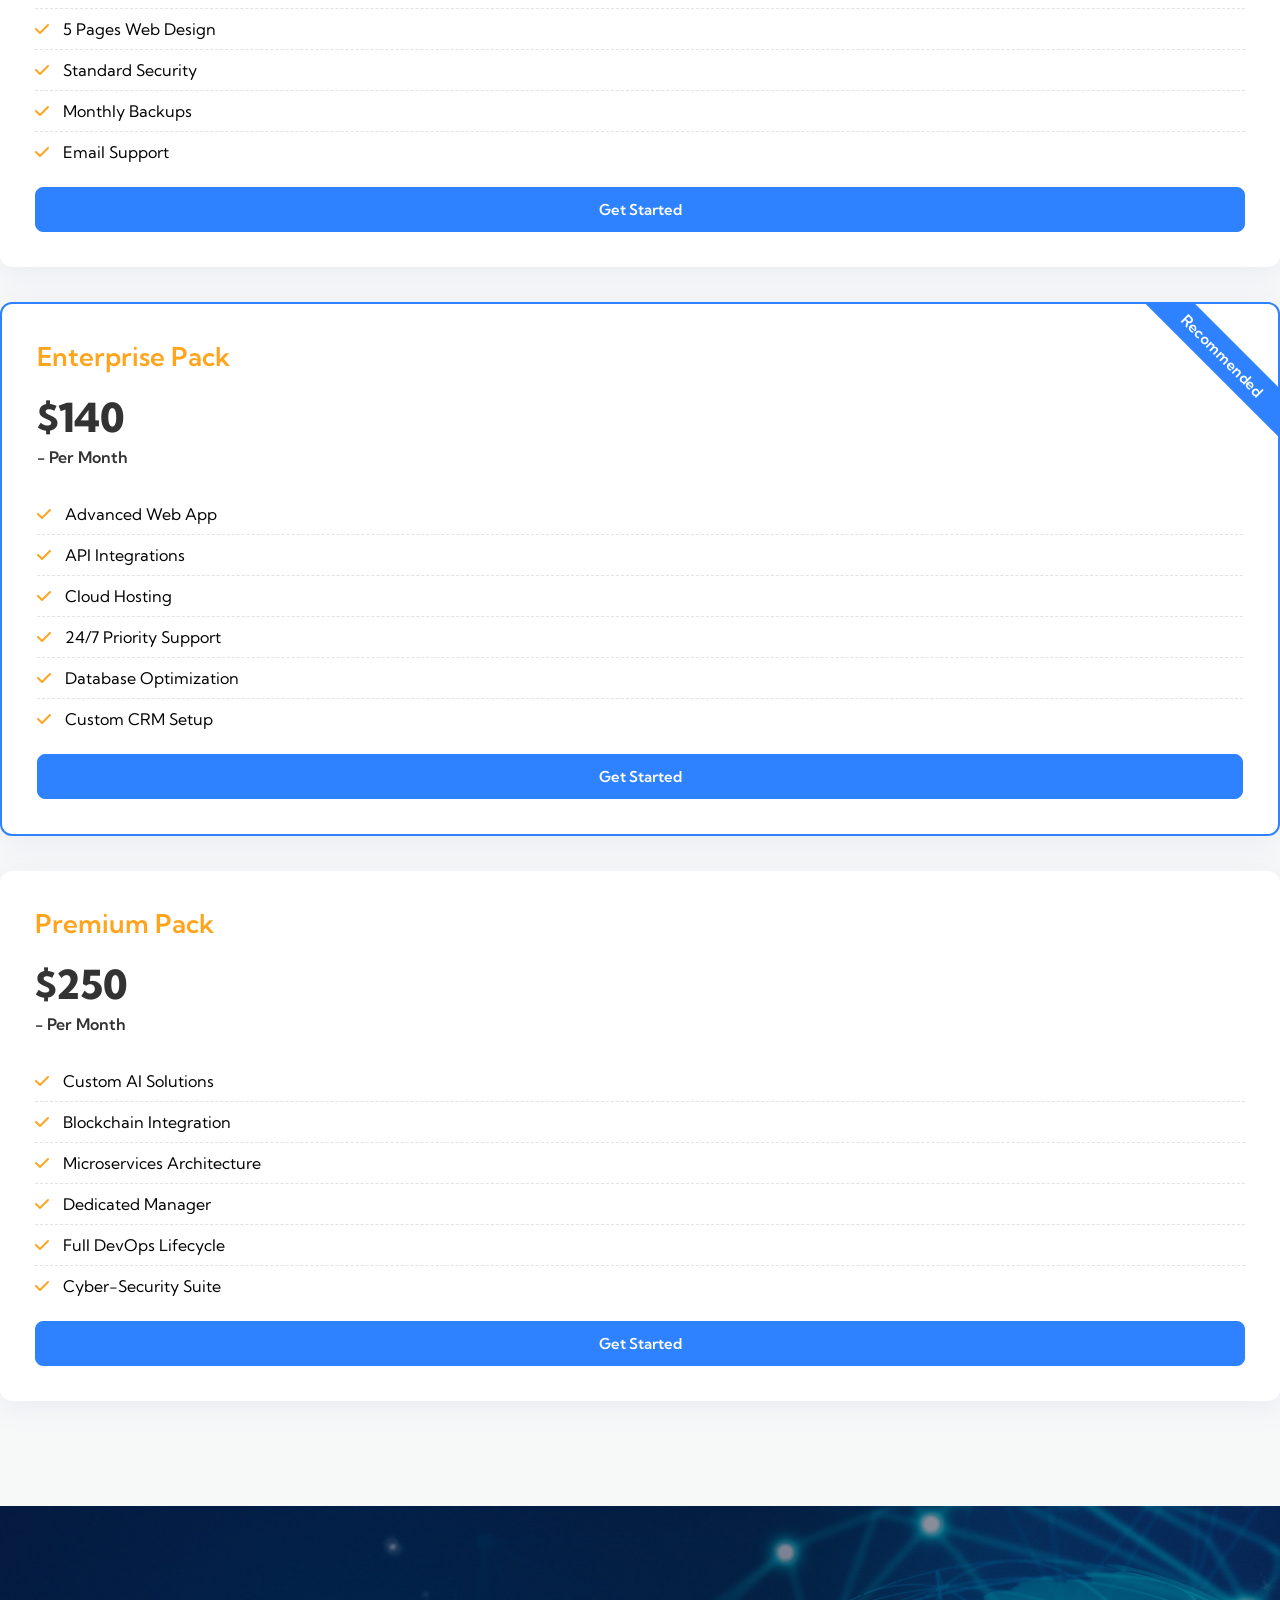
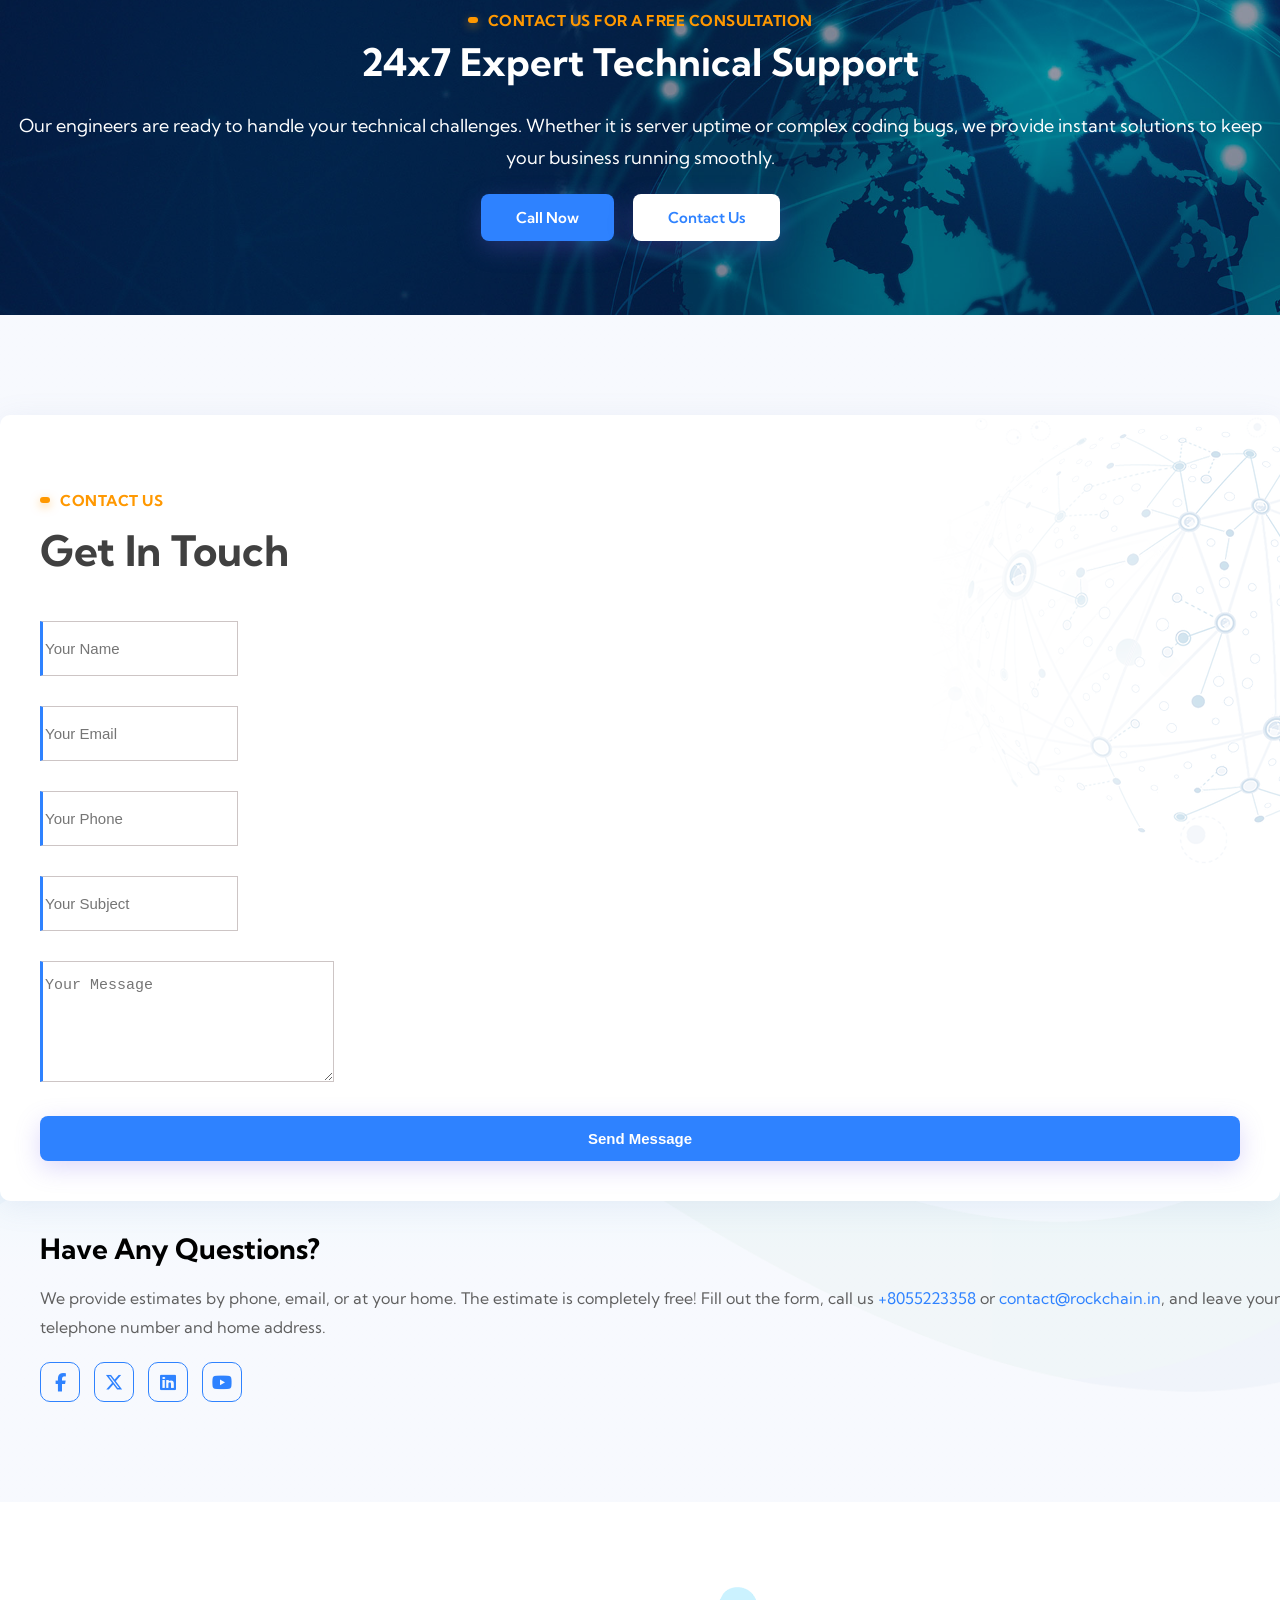
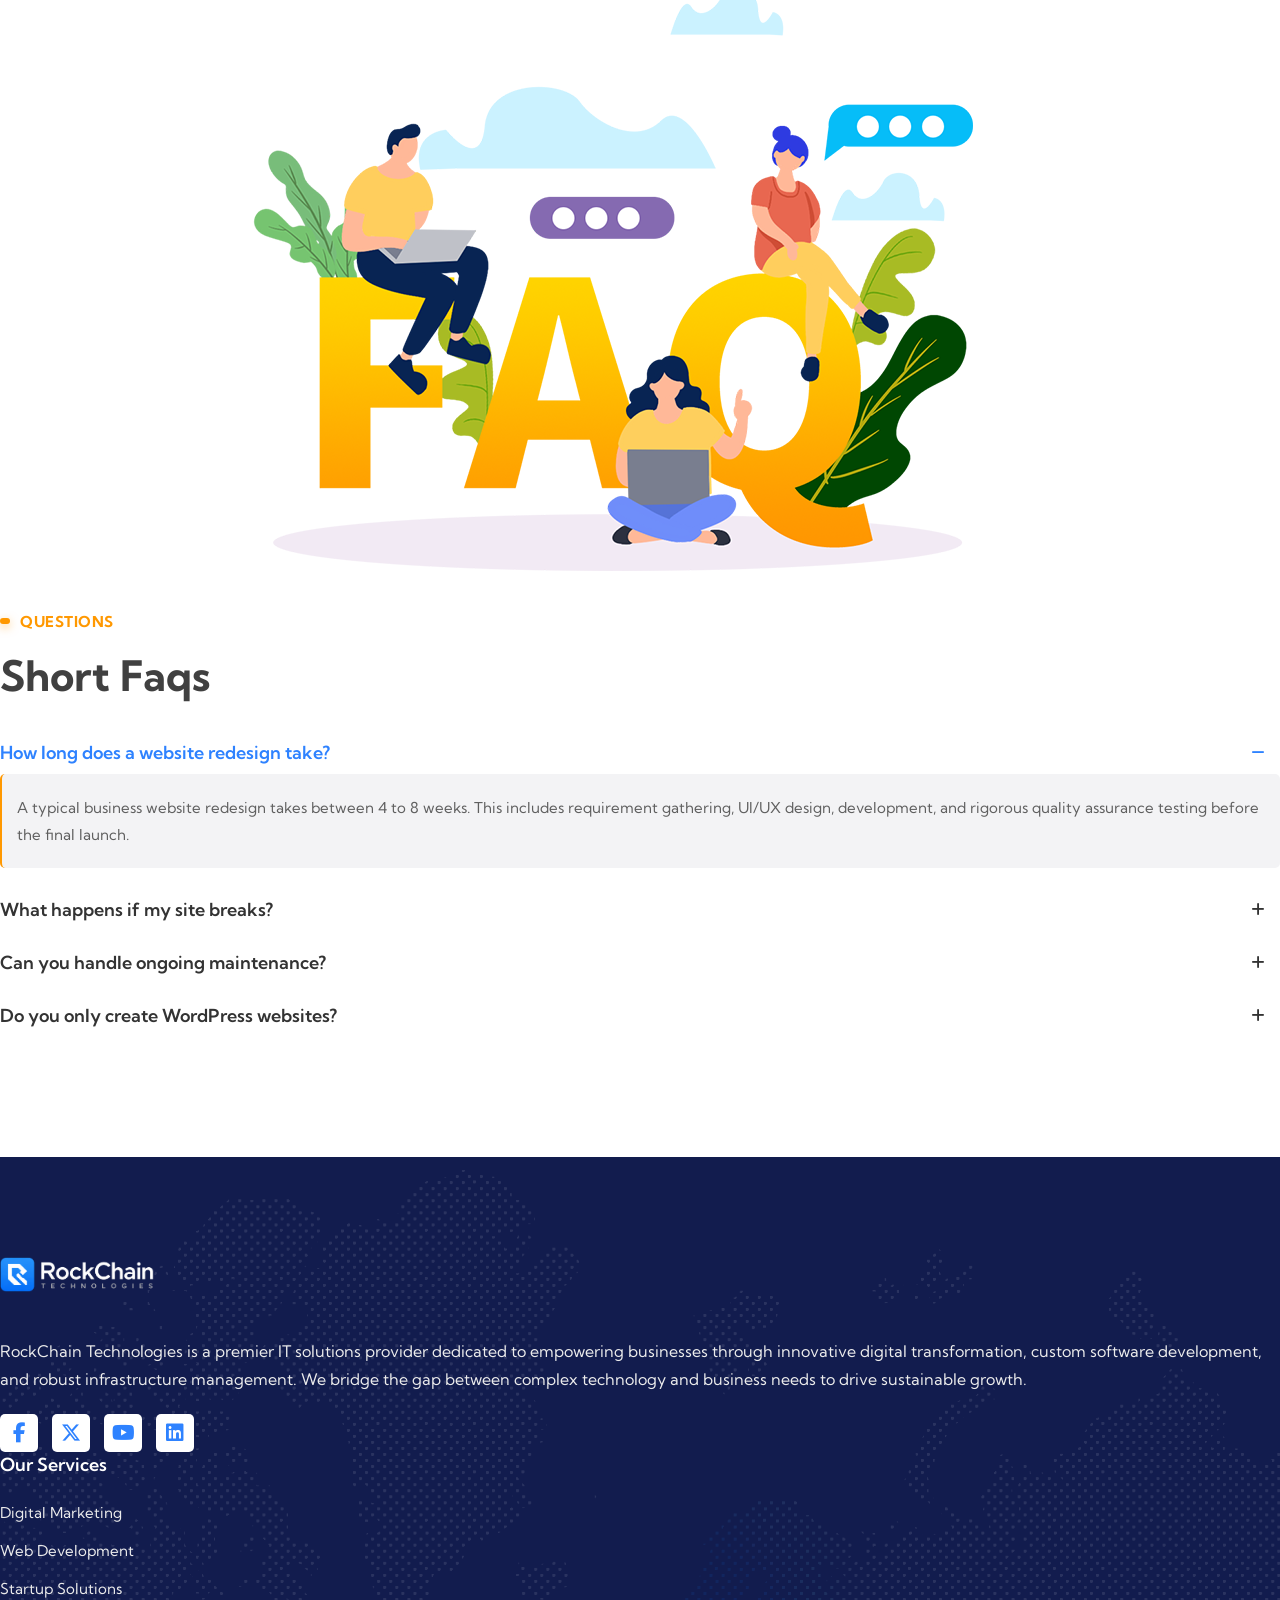
==== commit f2a533fd: "genral fix" ====
--- a/index.html
+++ b/index.html
@@ -70,8 +70,8 @@
                     operations and unlock the next stage of growth.
                   </p>
                   <div class="banner-btn">
-                    <a href="#0" class="default-btn-one">
-                      Learn More<span></span
+                    <a href="contact.html" class="default-btn-one">
+                      Contact Us<span></span
                     ></a>
                     <!-- <div class="video-box">
                       <a
@@ -221,7 +221,7 @@
                   Software Company
                 </li>
               </ul>
-              <div class="about-btn-box">
+              <!-- <div class="about-btn-box">
                 <div class="founder-info">
                   <div class="thumbnail">
                     <img src="images/owner.jpg" alt="images" />
@@ -230,7 +230,7 @@
                   <span>Founder of Company</span>
                 </div>
                 <a class="default-btn" href="#0">Contact Us <span></span></a>
-              </div>
+              </div> -->
             </div>
           </div>
         </div>
--- a/css/style.css
+++ b/css/style.css
@@ -219,6 +219,7 @@
 	text-align: center;
 	overflow: hidden;
 	border-radius: 30px;
+	border-radius: 8px;
 	border: none;
 	padding-left: 35px;
 	padding-right: 35px;
@@ -237,6 +238,7 @@
 	height: 0;
 	display: block;
 	border-radius: 30px;
+	border-radius: 8px;
 	background-color: #2e82ff;
 	-webkit-transition: width 0.5s ease-in-out, height 0.5s ease-in-out;
 	transition: width 0.5s ease-in-out, height 0.5s ease-in-out;
@@ -263,6 +265,7 @@
 	color: #2e82ff;
 	background-color: #ffffff;
 	border-radius: 30px;
+	border-radius: 8px;
 	font-weight: 600;
 	font-size: 15px;
 	padding-left: 35px;
@@ -282,6 +285,7 @@
 	height: 0;
 	display: block;
 	border-radius: 30px;
+	border-radius: 8px;
 	background-color: #2e82ff;
 	-webkit-transition: width 0.5s ease-in-out, height 0.5s ease-in-out;
 	transition: width 0.5s ease-in-out, height 0.5s ease-in-out;
@@ -502,6 +506,7 @@
 	text-align: center;
 	line-height: 45px;
 	border-radius: 5px;
+	border-radius: 8px;
 	background-color: #2e82ff;
 	-webkit-transition: .9s;
 	transition: .9s;
@@ -545,6 +550,7 @@
 	opacity: 0;
 	visibility: hidden;
 	border-radius: 5px;
+	border-radius: 8px;
 	background-color: #ff9800;
 	-webkit-transition: 0.4s;
 	transition: 0.4s;
@@ -1206,7 +1212,7 @@
 }
 
 .main-banner-content .banner-btn .default-btn-one span {
-	background-color: #ff561d;
+	background-color: #2e82ff;
 }
 
 .home-banner-image {
@@ -2144,6 +2150,7 @@
 	padding: 12px 30px;
 	display: block;
 	border-radius: 30px;
+	border-radius: 8px;
 	text-transform: capitalize;
 	border: 1px solid #2e82ff;
 	background-color: #2e82ff;
@@ -4092,6 +4099,7 @@
 	display: block;
 	border: none;
 	border-radius: 40px;
+	border-radius: 8px;
 	padding: 15px 25px;
 	outline: 0 !important;
 	background-color: #ffffff;
@@ -4109,6 +4117,7 @@
 	font-size: 15px;
 	font-weight: 600;
 	border-radius: 40px;
+	border-radius: 8px;
 	text-transform: uppercase;
 	background-color: #2e82ff;
 	border: none;
@@ -4323,6 +4332,7 @@
 .contact-section.home-contact-design .contact-btn .default-btn {
     width: 100%;
     border-radius: 10px;
+    border-radius: 8px;
 }
 
 
@@ -4432,6 +4442,11 @@
 	margin-bottom: 25px;
 }
 
+.footer-logo img {
+    max-height: 35px;
+    width: auto;
+}
+
 .footer-heading h3 {
 	color: #ffffff;
 	font-size: 18px;
@@ -4633,6 +4648,7 @@
 	line-height: 50px;
 	padding: 0 30px;
 	border-radius: 5px;
+	border-radius: 8px;
 	text-transform: capitalize;
 	background-color: #2e82ff;
 	-webkit-transition: 0.4s;
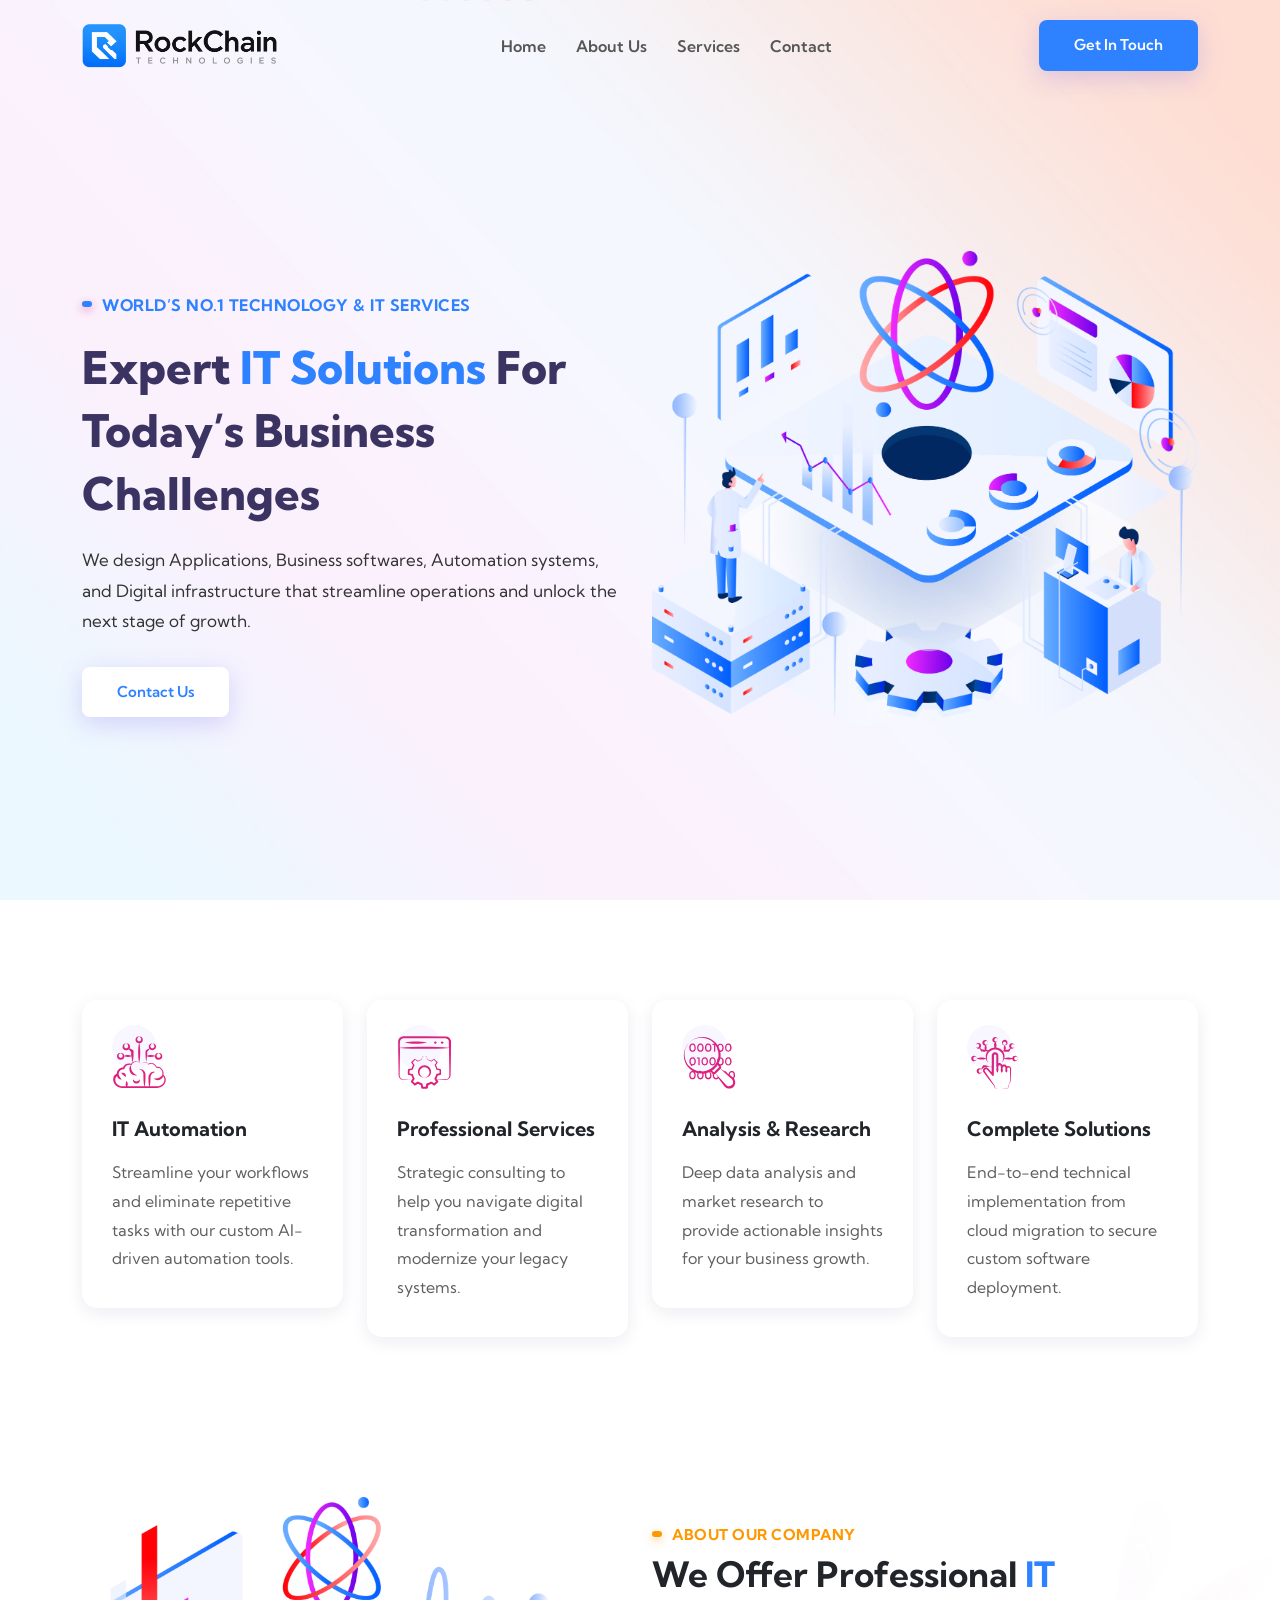
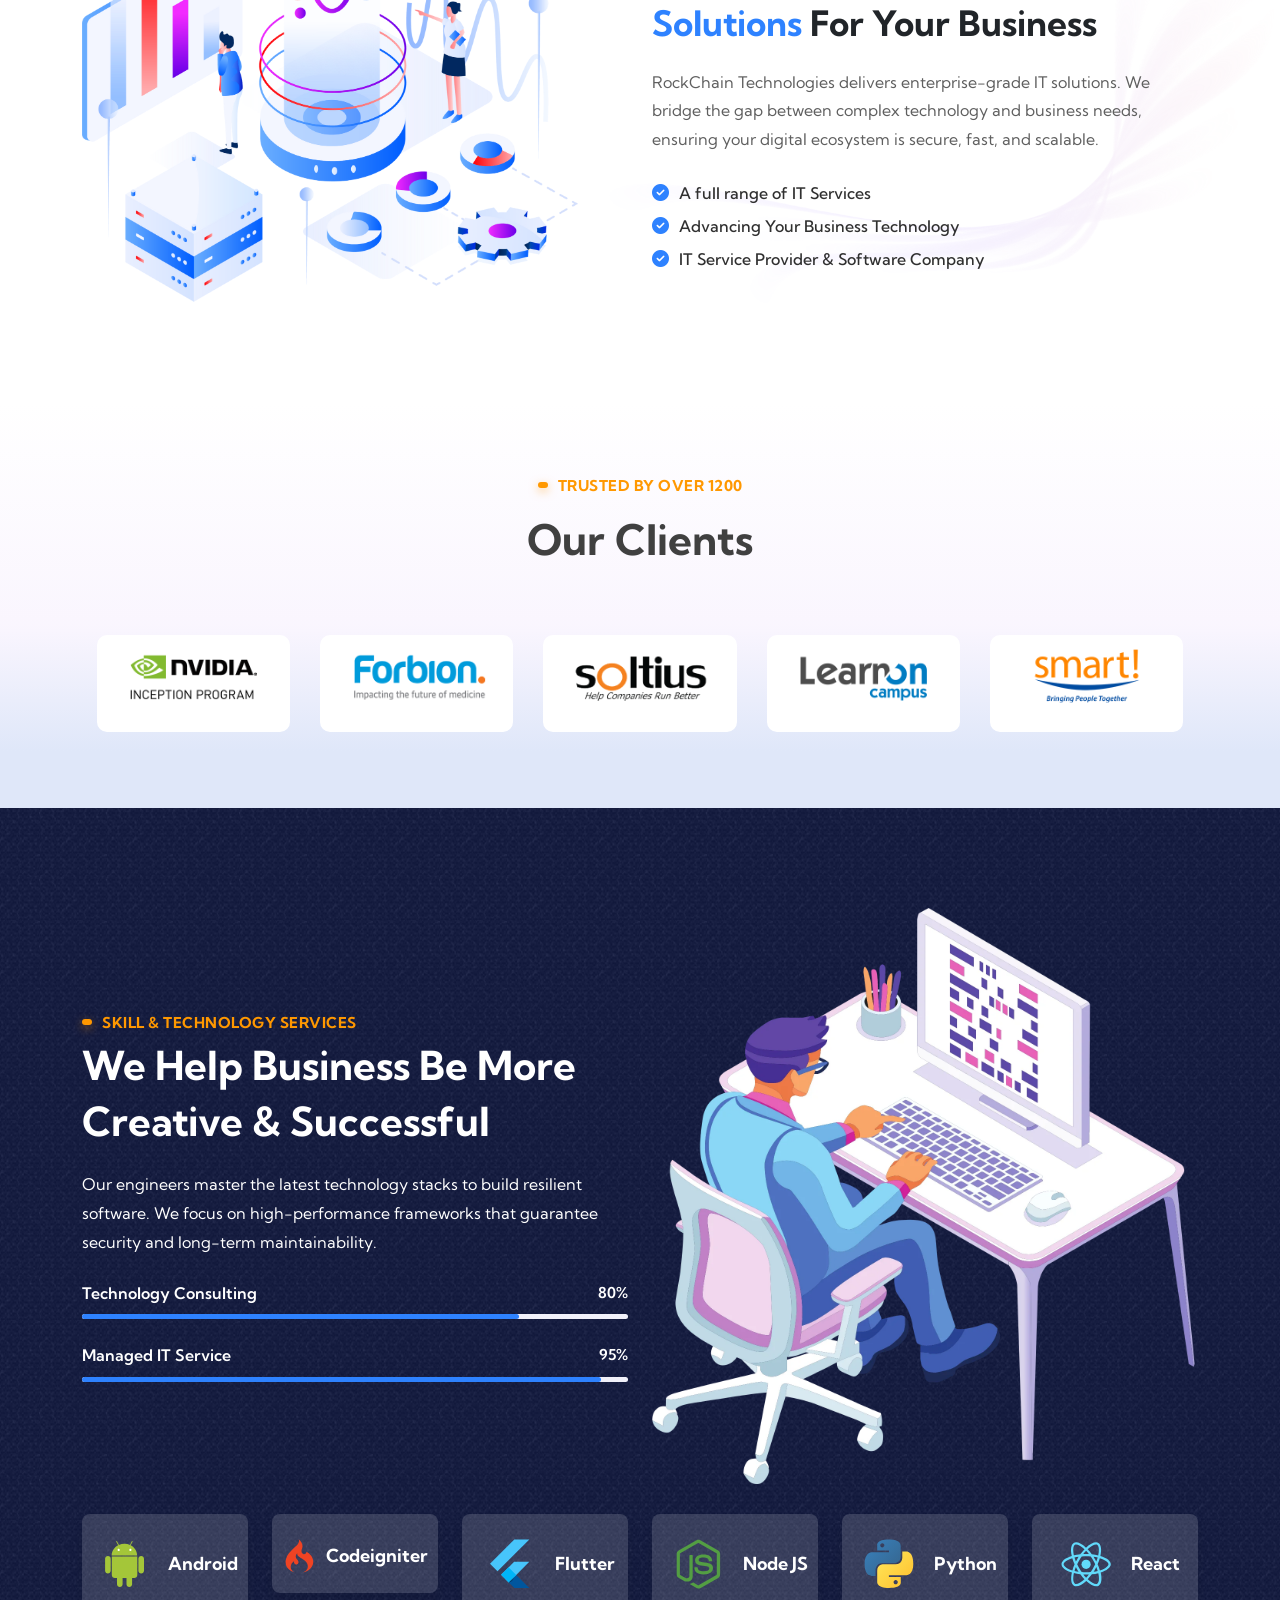
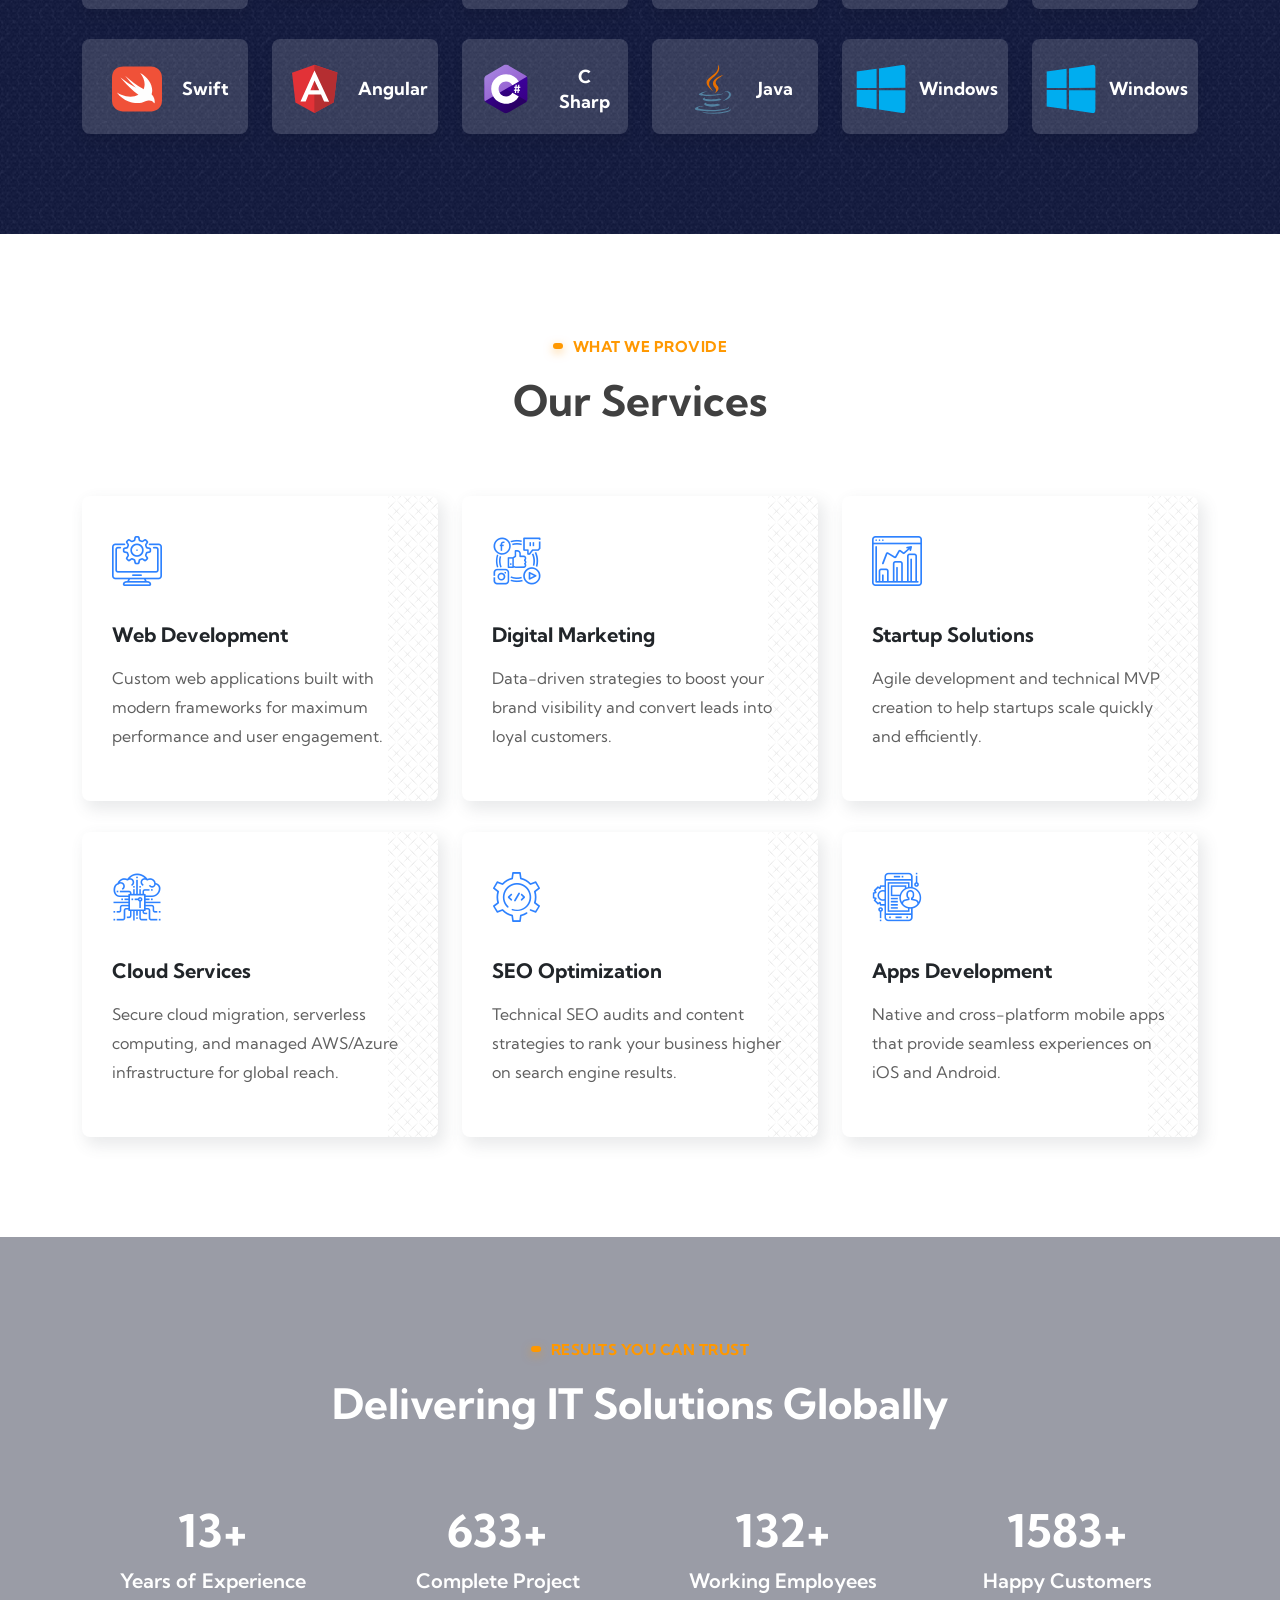
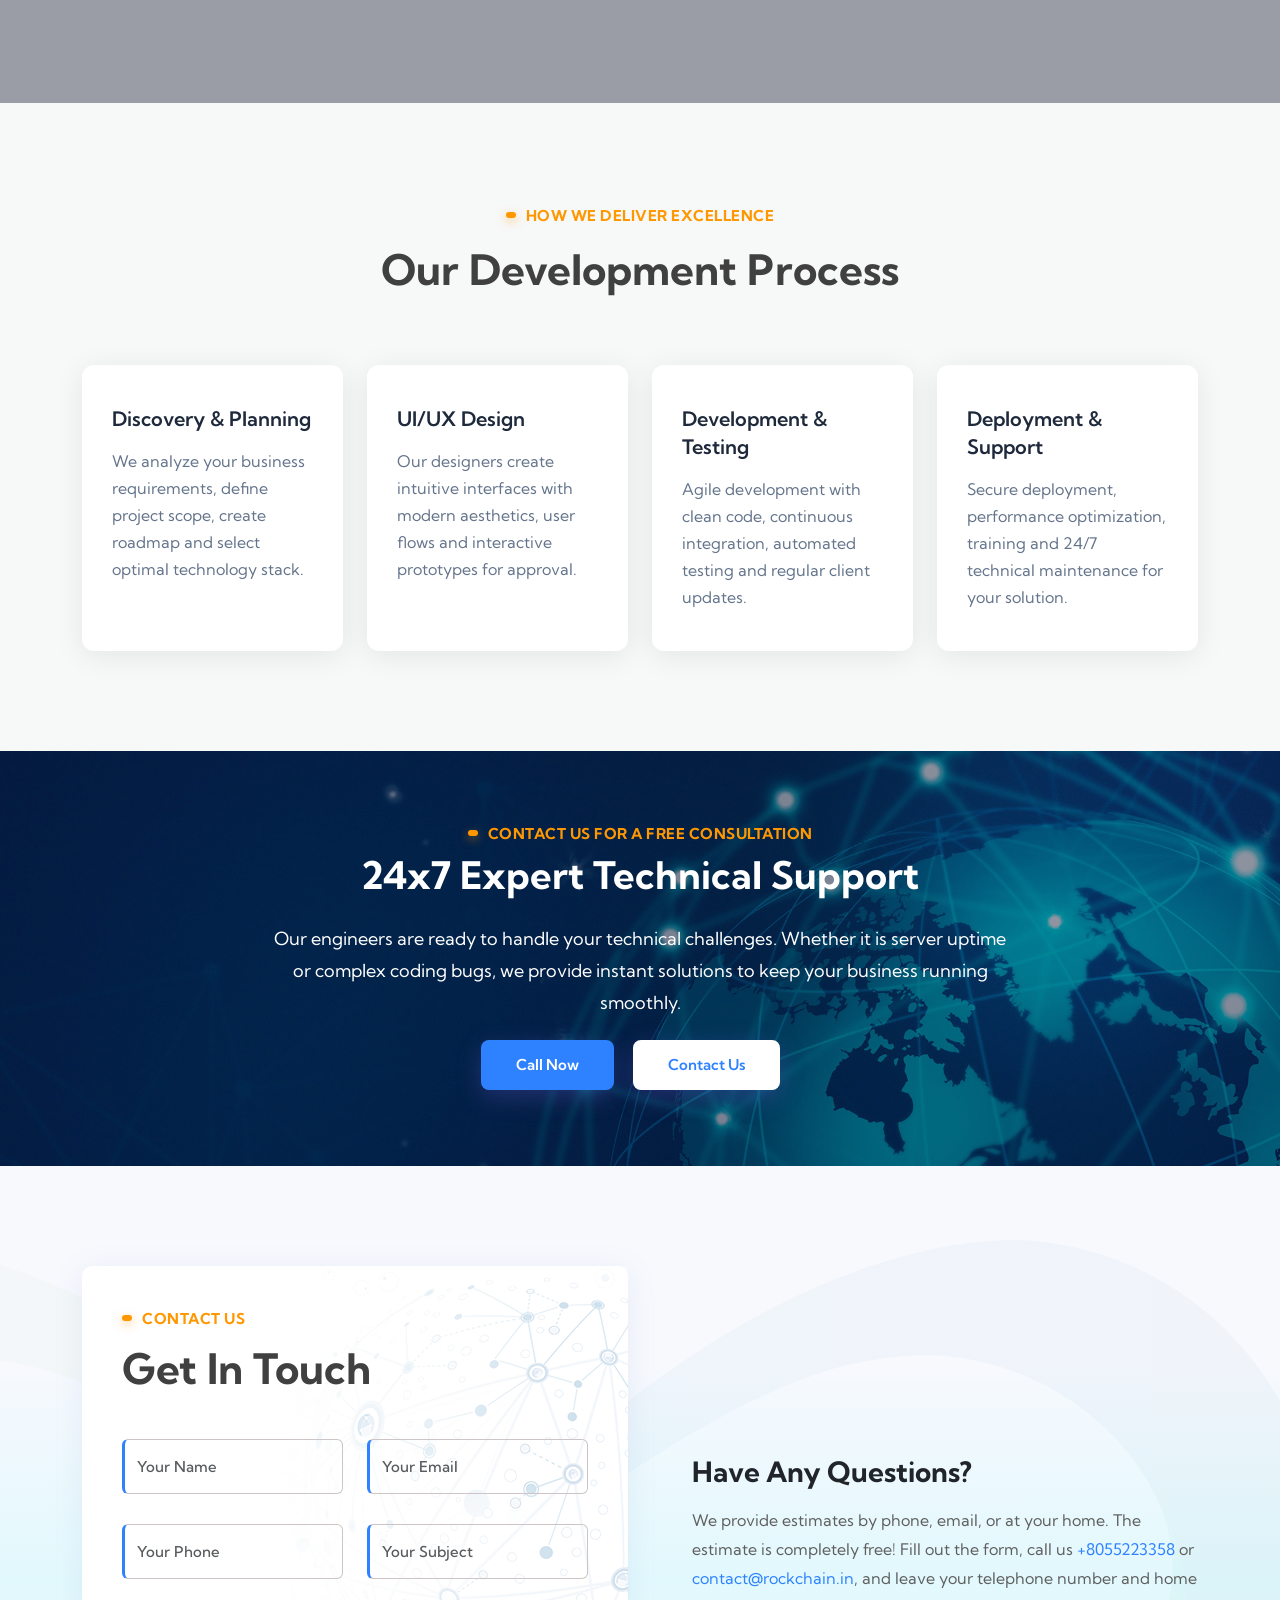
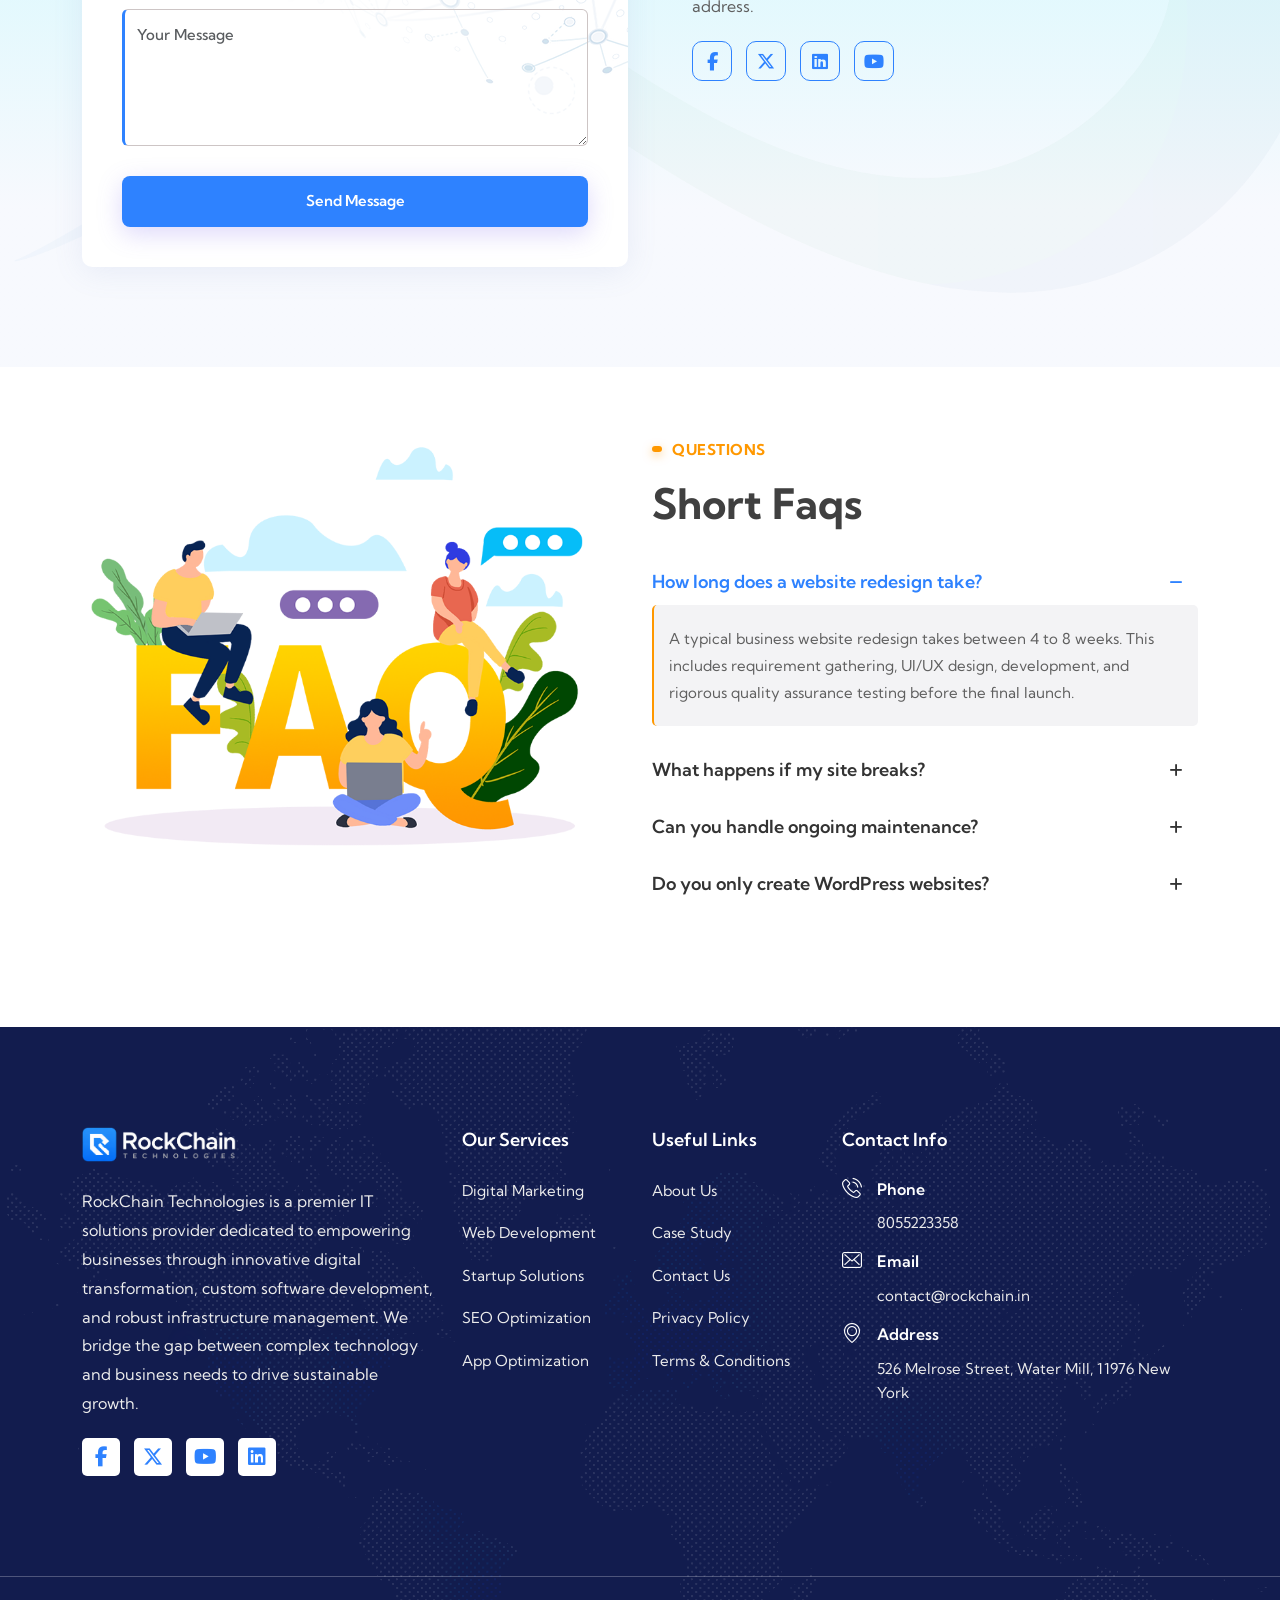
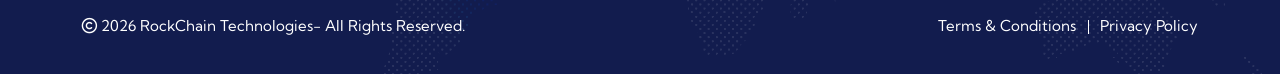
==== commit 8ce2153f: "genral fix" ====
--- a/index.html
+++ b/index.html
@@ -581,100 +581,59 @@
     </section>
     <!-- End Counter Section -->
 
-    <!-- Start Pricing Section -->
-    <section class="price-section bg-grey pt-100 pb-70">
+    <!-- Start Development Process Section -->
+    <section class="process-section section-padding bg-grey">
       <div class="container">
         <div class="row">
           <div class="col-md-12">
             <div class="section-title">
-              <h6 class="sub-title">Popular Package</h6>
-              <h2>Our Pricing</h2>
-            </div>
-          </div>
-          <div class="col-lg-4 col-md-6">
-            <div class="single-pricing-content">
-              <div class="pricing-top-bg">
-                <div class="price-title">
-                  <h3>Starter Pack</h3>
-                </div>
-                <div class="price-amount">
-                  <h2>$50 <span class="price-period">- Per Month</span></h2>
-                </div>
-              </div>
-              <div class="price-features">
-                <ul>
-                  <li><i class="fas fa-check"></i> Initial Strategy Session</li>
-                  <li><i class="fas fa-check"></i> Basic SEO Setup</li>
-                  <li><i class="fas fa-check"></i> 5 Pages Web Design</li>
-                  <li><i class="fas fa-check"></i> Standard Security</li>
-                  <li><i class="fas fa-check"></i> Monthly Backups</li>
-                  <li><i class="fas fa-check"></i> Email Support</li>
-                </ul>
-              </div>
-              <div class="price-btn">
-                <a href="#" class="price-btn-one">Get Started</a>
-              </div>
-            </div>
-          </div>
-          <div class="col-lg-4 col-md-6">
-            <div class="single-pricing-content active">
-              <div class="price-ribbon">
-                <span>Recommended</span>
-              </div>
-              <div class="pricing-top-bg">
-                <div class="price-title">
-                  <h3>Enterprise Pack</h3>
-                </div>
-                <div class="price-amount">
-                  <h2>$140 <span class="price-period">- Per Month</span></h2>
-                </div>
-              </div>
-              <div class="price-features">
-                <ul>
-                  <li><i class="fas fa-check"></i> Advanced Web App</li>
-                  <li><i class="fas fa-check"></i> API Integrations</li>
-                  <li><i class="fas fa-check"></i> Cloud Hosting</li>
-                  <li><i class="fas fa-check"></i> 24/7 Priority Support</li>
-                  <li><i class="fas fa-check"></i> Database Optimization</li>
-                  <li><i class="fas fa-check"></i> Custom CRM Setup</li>
-                </ul>
-              </div>
-              <div class="price-btn">
-                <a href="#" class="price-btn-one">Get Started</a>
-              </div>
-            </div>
-          </div>
-          <div class="col-lg-4 col-md-6">
-            <div class="single-pricing-content">
-              <div class="pricing-top-bg">
-                <div class="price-title">
-                  <h3>Premium Pack</h3>
-                </div>
-                <div class="price-amount">
-                  <h2>$250 <span class="price-period">- Per Month</span></h2>
-                </div>
-              </div>
-              <div class="price-features">
-                <ul>
-                  <li><i class="fas fa-check"></i> Custom AI Solutions</li>
-                  <li><i class="fas fa-check"></i> Blockchain Integration</li>
-                  <li>
-                    <i class="fas fa-check"></i> Microservices Architecture
-                  </li>
-                  <li><i class="fas fa-check"></i> Dedicated Manager</li>
-                  <li><i class="fas fa-check"></i> Full DevOps Lifecycle</li>
-                  <li><i class="fas fa-check"></i> Cyber-Security Suite</li>
-                </ul>
-              </div>
-              <div class="price-btn">
-                <a href="#" class="price-btn-one">Get Started</a>
-              </div>
+              <h6 class="sub-title">How We Deliver Excellence</h6>
+              <h2>Our Development Process</h2>
+            </div>
+          </div>
+        </div>
+        <div class="row process-timeline justify-content-center">
+          <div class="col-lg-3 col-md-6 mb-30 process-step">
+            <div class="single-process-card card-hover">
+              <h3>Discovery & Planning</h3>
+              <p>
+                We analyze your business requirements, define project scope,
+                create roadmap and select optimal technology stack.
+              </p>
+            </div>
+          </div>
+          <div class="col-lg-3 col-md-6 mb-30 process-step">
+            <div class="single-process-card card-hover">
+              <h3>UI/UX Design</h3>
+              <p>
+                Our designers create intuitive interfaces with modern
+                aesthetics, user flows and interactive prototypes for approval.
+              </p>
+            </div>
+          </div>
+          <div class="col-lg-3 col-md-6 mb-30 process-step">
+            <div class="single-process-card card-hover">
+              <h3>Development & Testing</h3>
+              <p>
+                Agile development with clean code, continuous integration,
+                automated testing and regular client updates.
+              </p>
+            </div>
+          </div>
+          <div class="col-lg-3 col-md-6 mb-30 process-step">
+            <div class="single-process-card card-hover">
+              <h3>Deployment & Support</h3>
+              <p>
+                Secure deployment, performance optimization, training and 24/7
+                technical maintenance for your solution.
+              </p>
             </div>
           </div>
         </div>
       </div>
     </section>
-    <!-- End Pricing Section -->
+
+    <!-- End Development Process Section -->
 
     <!-- Start Hire Section -->
     <section class="hire-section">
--- a/css/style.css
+++ b/css/style.css
@@ -43,21 +43,24 @@
 /**************************************
  ** - 01 - Default CSS
  **************************************/
-*, *:before, *:after {
-  box-sizing: inherit;
+*,
+*:before,
+*:after {
+	box-sizing: inherit;
 }
 
 * {
-  scroll-behavior: inherit !important;
-}
-
-html, body {
-  height: auto;
-  width: 100%;
-  margin: 0;
-  padding: 0;
-  overflow-x: hidden;
-  box-sizing: border-box;
+	scroll-behavior: inherit !important;
+}
+
+html,
+body {
+	height: auto;
+	width: 100%;
+	margin: 0;
+	padding: 0;
+	overflow-x: hidden;
+	box-sizing: border-box;
 }
 
 body {
@@ -77,10 +80,12 @@
 	outline: 0 !important;
 }
 
-dl, ol, ul {
-    padding: 0;
-    margin: 0;
-    list-style: none;
+dl,
+ol,
+ul {
+	padding: 0;
+	margin: 0;
+	list-style: none;
 }
 
 .d-table {
@@ -100,18 +105,23 @@
 .pb-20 {
 	padding-bottom: 20px;
 }
+
 .pb-30 {
 	padding-bottom: 30px;
 }
+
 .pb-40 {
 	padding-bottom: 40px;
 }
+
 .pb-50 {
 	padding-bottom: 50px;
 }
+
 .pb-70 {
 	padding-bottom: 70px;
 }
+
 .pb-80 {
 	padding-bottom: 80px;
 }
@@ -123,21 +133,27 @@
 .pt-20 {
 	padding-top: 20px;
 }
+
 .pt-30 {
 	padding-top: 30px;
 }
+
 .pt-40 {
 	padding-top: 40px;
 }
+
 .pt-50 {
 	padding-top: 50px;
 }
+
 .pt-70 {
 	padding-top: 70px;
 }
+
 .pt-80 {
 	padding-top: 80px;
 }
+
 .pt-100 {
 	padding-top: 100px;
 }
@@ -163,7 +179,18 @@
 	text-decoration: none;
 }
 
-.h1, .h2, .h3, .h4, .h5, .h6, h1, h2, h3, h4, h5, h6 {
+.h1,
+.h2,
+.h3,
+.h4,
+.h5,
+.h6,
+h1,
+h2,
+h3,
+h4,
+h5,
+h6 {
 	font-weight: 600;
 	line-height: 1.4;
 	font-family: 'Kumbh Sans', sans-serif;
@@ -183,30 +210,30 @@
 }
 
 .read-more {
-    color: #2e82ff;
-    font-size: 16px;
-    font-weight: 600;
-    display: flex;
-    align-items: center;
-    -webkit-transition: all 400ms ease-out;
-    transition: all 400ms ease-out;
+	color: #2e82ff;
+	font-size: 16px;
+	font-weight: 600;
+	display: flex;
+	align-items: center;
+	-webkit-transition: all 400ms ease-out;
+	transition: all 400ms ease-out;
 }
 
 .read-more i {
 	color: #2e82ff;
-    font-size: 24px;
-    display: flex;
-    align-items: center;
-    margin-right: 5px;
-    -webkit-transition: all 400ms ease-out;
-    transition: all 400ms ease-out;
+	font-size: 24px;
+	display: flex;
+	align-items: center;
+	margin-right: 5px;
+	-webkit-transition: all 400ms ease-out;
+	transition: all 400ms ease-out;
 }
 
 .read-more:hover i {
-    color: #2e82ff;
+	color: #2e82ff;
 	transform: translateX(5px);
-    -webkit-transition: all 400ms ease-out;
-    transition: all 400ms ease-out;
+	-webkit-transition: all 400ms ease-out;
+	transition: all 400ms ease-out;
 }
 
 .default-btn {
@@ -225,7 +252,7 @@
 	padding-right: 35px;
 	padding-top: 14px;
 	padding-bottom: 14px;
-	box-shadow: 0 7px 25px rgb(123,104,238,0.25);
+	box-shadow: 0 7px 25px rgb(123, 104, 238, 0.25);
 	background-color: #2e82ff;
 	-webkit-transition: 0.4s;
 	transition: 0.4s;
@@ -246,11 +273,13 @@
 	transform: translate(-50%, -50%);
 }
 
-.default-btn:hover, .default-btn:focus {
-	color: #ffffff;
-}
-
-.default-btn:hover span, .default-btn:focus span {
+.default-btn:hover,
+.default-btn:focus {
+	color: #ffffff;
+}
+
+.default-btn:hover span,
+.default-btn:focus span {
 	width: 225%;
 	height: 562.5px;
 }
@@ -273,7 +302,7 @@
 	padding-top: 14px;
 	padding-bottom: 14px;
 	margin-right: 20px;
-	box-shadow: 0 7px 25px rgb(123,104,238,0.25);
+	box-shadow: 0 7px 25px rgb(123, 104, 238, 0.25);
 	-webkit-transition: 0.4s;
 	transition: 0.4s;
 }
@@ -293,18 +322,22 @@
 	transform: translate(-50%, -50%);
 }
 
-.default-btn-one:hover, .default-btn-one:focus {
-	color: #ffffff;
-}
-
-.default-btn-one:hover span, .default-btn-one:focus span {
+.default-btn-one:hover,
+.default-btn-one:focus {
+	color: #ffffff;
+}
+
+.default-btn-one:hover span,
+.default-btn-one:focus span {
 	width: 225%;
 	height: 562.5px;
 }
+
 .more-button-box {
 	text-align: center;
-    margin-top: 15px;
-}
+	margin-top: 15px;
+}
+
 .section-title {
 	text-align: center;
 	line-height: 1.5;
@@ -313,27 +346,28 @@
 
 .sub-title {
 	position: relative;
-    color: #ff9800;
-    font-size: 15px;
-    font-weight: 700;
-    padding-left: 20px;
-    letter-spacing: 0.5px;
-    display: inline-block;
-    text-transform: uppercase;
-    margin-bottom: 5px;
+	color: #ff9800;
+	font-size: 15px;
+	font-weight: 700;
+	padding-left: 20px;
+	letter-spacing: 0.5px;
+	display: inline-block;
+	text-transform: uppercase;
+	margin-bottom: 5px;
 }
 
 .sub-title:before {
-    content: '';
-    position: absolute;
-    top: 7px;
-    left: 0;
-    width: 10px;
-    height: 6px;
-    border-radius: 5px;
-    background-color: #ff9800;
-    box-shadow: 0px 3px 10px rgb(255, 152, 0, 0.5);
-}
+	content: '';
+	position: absolute;
+	top: 7px;
+	left: 0;
+	width: 10px;
+	height: 6px;
+	border-radius: 5px;
+	background-color: #ff9800;
+	box-shadow: 0px 3px 10px rgb(255, 152, 0, 0.5);
+}
+
 /*
 .section-title h6 {
 	color: #ff9800;
@@ -352,15 +386,15 @@
 }
 
 .color-text {
-    color: #2e82ff;
+	color: #2e82ff;
 }
 
 .gradient-color-text {
-    color: #ffc20c;
-    background-image: -webkit-linear-gradient(0deg, #ffc20c 12%, #cddc39 48%, #ffffff 100%);
-    background-clip: text;
-    -webkit-background-clip: text;
-    -webkit-text-fill-color: transparent;
+	color: #ffc20c;
+	background-image: -webkit-linear-gradient(0deg, #ffc20c 12%, #cddc39 48%, #ffffff 100%);
+	background-clip: text;
+	-webkit-background-clip: text;
+	-webkit-text-fill-color: transparent;
 }
 
 .valign {
@@ -488,6 +522,7 @@
 [data-overlay-light="10"]:before {
 	opacity: 1;
 }
+
 /* [ End Overlay ] */
 
 /******************************************
@@ -556,22 +591,26 @@
 	transition: 0.4s;
 }
 
-.go-top:hover, .go-top:focus {
-	color: #ffffff;
-}
-
-.go-top:hover::before, .go-top:focus::before {
+.go-top:hover,
+.go-top:focus {
+	color: #ffffff;
+}
+
+.go-top:hover::before,
+.go-top:focus::before {
 	opacity: 1;
 	visibility: visible;
 }
 
-.go-top:hover i:first-child, .go-top:focus i:first-child {
+.go-top:hover i:first-child,
+.go-top:focus i:first-child {
 	top: 0;
 	opacity: 0;
 	visibility: hidden;
 }
 
-.go-top:hover i:last-child, .go-top:focus i:last-child {
+.go-top:hover i:last-child,
+.go-top:focus i:last-child {
 	top: 50%;
 	opacity: 1;
 	visibility: visible;
@@ -589,6 +628,7 @@
 	height: 100%;
 	background-color: #ffffff;
 }
+
 .preloader .loader-outter {
 	position: absolute;
 	border: 2px solid #2e82ff;
@@ -601,6 +641,7 @@
 	-webkit-animation: loader-outter 1s cubic-bezier(0.42, 0.61, 0.58, 0.41) infinite;
 	animation: loader-outter 1s cubic-bezier(0.42, 0.61, 0.58, 0.41) infinite;
 }
+
 .preloader .loader-inner {
 	position: absolute;
 	border: 2px solid #2e82ff;
@@ -616,44 +657,51 @@
 }
 
 @-webkit-keyframes loader-outter {
-  0% {
-    -webkit-transform: rotate(0deg);
-    transform: rotate(0deg);
-  }
-  100% {
-    -webkit-transform: rotate(360deg);
-    transform: rotate(360deg);
-  }
-}
+	0% {
+		-webkit-transform: rotate(0deg);
+		transform: rotate(0deg);
+	}
+
+	100% {
+		-webkit-transform: rotate(360deg);
+		transform: rotate(360deg);
+	}
+}
+
 @keyframes loader-outter {
-  0% {
-    -webkit-transform: rotate(0deg);
-    transform: rotate(0deg);
-  }
-  100% {
-    -webkit-transform: rotate(360deg);
-    transform: rotate(360deg);
-  }
-}
+	0% {
+		-webkit-transform: rotate(0deg);
+		transform: rotate(0deg);
+	}
+
+	100% {
+		-webkit-transform: rotate(360deg);
+		transform: rotate(360deg);
+	}
+}
+
 @-webkit-keyframes loader-inner {
-  0% {
-    -webkit-transform: rotate(0deg);
-    transform: rotate(0deg);
-  }
-  100% {
-    -webkit-transform: rotate(-360deg);
-    transform: rotate(-360deg);
-  }
-}
+	0% {
+		-webkit-transform: rotate(0deg);
+		transform: rotate(0deg);
+	}
+
+	100% {
+		-webkit-transform: rotate(-360deg);
+		transform: rotate(-360deg);
+	}
+}
+
 @keyframes loader-inner {
-  0% {
-    -webkit-transform: rotate(0deg);
-    transform: rotate(0deg);
-  }
-  100% {
-    -webkit-transform: rotate(-360deg);
-    transform: rotate(-360deg);
-  }
+	0% {
+		-webkit-transform: rotate(0deg);
+		transform: rotate(0deg);
+	}
+
+	100% {
+		-webkit-transform: rotate(-360deg);
+		transform: rotate(-360deg);
+	}
 }
 
 /**************************************
@@ -763,6 +811,7 @@
 	padding: 0;
 	border-bottom: 1px solid #f1f1f1;
 }
+
 .Techsolv-nav .navbar .navbar-nav .nav-item .dropdown-menu li:last-child {
 	border-bottom: 0px solid transparent;
 }
@@ -777,7 +826,9 @@
 	margin: 0;
 }
 
-.Techsolv-nav .navbar .navbar-nav .nav-item .dropdown-menu li a:hover, .Techsolv-nav .navbar .navbar-nav .nav-item .dropdown-menu li a:focus, .Techsolv-nav .navbar .navbar-nav .nav-item .dropdown-menu li a.active {
+.Techsolv-nav .navbar .navbar-nav .nav-item .dropdown-menu li a:hover,
+.Techsolv-nav .navbar .navbar-nav .nav-item .dropdown-menu li a:focus,
+.Techsolv-nav .navbar .navbar-nav .nav-item .dropdown-menu li a.active {
 	color: #ffffff;
 	background-color: #2e82ff;
 }
@@ -793,7 +844,9 @@
 	color: #696997;
 }
 
-.Techsolv-nav .navbar .navbar-nav .nav-item .dropdown-menu li .dropdown-menu li a:hover, .Techsolv-nav .navbar .navbar-nav .nav-item .dropdown-menu li .dropdown-menu li a:focus, .Techsolv-nav .navbar .navbar-nav .nav-item .dropdown-menu li .dropdown-menu li a.active {
+.Techsolv-nav .navbar .navbar-nav .nav-item .dropdown-menu li .dropdown-menu li a:hover,
+.Techsolv-nav .navbar .navbar-nav .nav-item .dropdown-menu li .dropdown-menu li a:focus,
+.Techsolv-nav .navbar .navbar-nav .nav-item .dropdown-menu li .dropdown-menu li a.active {
 	color: #2e82ff;
 }
 
@@ -809,7 +862,9 @@
 	text-transform: capitalize;
 }
 
-.Techsolv-nav .navbar .navbar-nav .nav-item .dropdown-menu li .dropdown-menu li .dropdown-menu li a:hover, .Techsolv-nav .navbar .navbar-nav .nav-item .dropdown-menu li .dropdown-menu li .dropdown-menu li a:focus, .Techsolv-nav .navbar .navbar-nav .nav-item .dropdown-menu li .dropdown-menu li .dropdown-menu li a.active {
+.Techsolv-nav .navbar .navbar-nav .nav-item .dropdown-menu li .dropdown-menu li .dropdown-menu li a:hover,
+.Techsolv-nav .navbar .navbar-nav .nav-item .dropdown-menu li .dropdown-menu li .dropdown-menu li a:focus,
+.Techsolv-nav .navbar .navbar-nav .nav-item .dropdown-menu li .dropdown-menu li .dropdown-menu li a.active {
 	color: #2e82ff;
 }
 
@@ -825,7 +880,9 @@
 	text-transform: capitalize;
 }
 
-.Techsolv-nav .navbar .navbar-nav .nav-item .dropdown-menu li .dropdown-menu li .dropdown-menu li .dropdown-menu li a:hover, .Techsolv-nav .navbar .navbar-nav .nav-item .dropdown-menu li .dropdown-menu li .dropdown-menu li .dropdown-menu li a:focus, .Techsolv-nav .navbar .navbar-nav .nav-item .dropdown-menu li .dropdown-menu li .dropdown-menu li .dropdown-menu li a.active {
+.Techsolv-nav .navbar .navbar-nav .nav-item .dropdown-menu li .dropdown-menu li .dropdown-menu li .dropdown-menu li a:hover,
+.Techsolv-nav .navbar .navbar-nav .nav-item .dropdown-menu li .dropdown-menu li .dropdown-menu li .dropdown-menu li a:focus,
+.Techsolv-nav .navbar .navbar-nav .nav-item .dropdown-menu li .dropdown-menu li .dropdown-menu li .dropdown-menu li a.active {
 	color: #2e82ff;
 }
 
@@ -841,7 +898,9 @@
 	text-transform: capitalize;
 }
 
-.Techsolv-nav .navbar .navbar-nav .nav-item .dropdown-menu li .dropdown-menu li .dropdown-menu li .dropdown-menu li .dropdown-menu li a:hover, .Techsolv-nav .navbar .navbar-nav .nav-item .dropdown-menu li .dropdown-menu li .dropdown-menu li .dropdown-menu li .dropdown-menu li a:focus, .Techsolv-nav .navbar .navbar-nav .nav-item .dropdown-menu li .dropdown-menu li .dropdown-menu li .dropdown-menu li .dropdown-menu li a.active {
+.Techsolv-nav .navbar .navbar-nav .nav-item .dropdown-menu li .dropdown-menu li .dropdown-menu li .dropdown-menu li .dropdown-menu li a:hover,
+.Techsolv-nav .navbar .navbar-nav .nav-item .dropdown-menu li .dropdown-menu li .dropdown-menu li .dropdown-menu li .dropdown-menu li a:focus,
+.Techsolv-nav .navbar .navbar-nav .nav-item .dropdown-menu li .dropdown-menu li .dropdown-menu li .dropdown-menu li .dropdown-menu li a.active {
 	color: #2e82ff;
 }
 
@@ -857,7 +916,9 @@
 	text-transform: capitalize;
 }
 
-.Techsolv-nav .navbar .navbar-nav .nav-item .dropdown-menu li .dropdown-menu li .dropdown-menu li .dropdown-menu li .dropdown-menu li .dropdown-menu li a:hover, .Techsolv-nav .navbar .navbar-nav .nav-item .dropdown-menu li .dropdown-menu li .dropdown-menu li .dropdown-menu li .dropdown-menu li .dropdown-menu li a:focus, .Techsolv-nav .navbar .navbar-nav .nav-item .dropdown-menu li .dropdown-menu li .dropdown-menu li .dropdown-menu li .dropdown-menu li .dropdown-menu li a.active {
+.Techsolv-nav .navbar .navbar-nav .nav-item .dropdown-menu li .dropdown-menu li .dropdown-menu li .dropdown-menu li .dropdown-menu li .dropdown-menu li a:hover,
+.Techsolv-nav .navbar .navbar-nav .nav-item .dropdown-menu li .dropdown-menu li .dropdown-menu li .dropdown-menu li .dropdown-menu li .dropdown-menu li a:focus,
+.Techsolv-nav .navbar .navbar-nav .nav-item .dropdown-menu li .dropdown-menu li .dropdown-menu li .dropdown-menu li .dropdown-menu li .dropdown-menu li a.active {
 	color: #2e82ff;
 }
 
@@ -873,7 +934,9 @@
 	text-transform: capitalize;
 }
 
-.Techsolv-nav .navbar .navbar-nav .nav-item .dropdown-menu li .dropdown-menu li .dropdown-menu li .dropdown-menu li .dropdown-menu li .dropdown-menu li .dropdown-menu li a:hover, .Techsolv-nav .navbar .navbar-nav .nav-item .dropdown-menu li .dropdown-menu li .dropdown-menu li .dropdown-menu li .dropdown-menu li .dropdown-menu li .dropdown-menu li a:focus, .Techsolv-nav .navbar .navbar-nav .nav-item .dropdown-menu li .dropdown-menu li .dropdown-menu li .dropdown-menu li .dropdown-menu li .dropdown-menu li .dropdown-menu li a.active {
+.Techsolv-nav .navbar .navbar-nav .nav-item .dropdown-menu li .dropdown-menu li .dropdown-menu li .dropdown-menu li .dropdown-menu li .dropdown-menu li .dropdown-menu li a:hover,
+.Techsolv-nav .navbar .navbar-nav .nav-item .dropdown-menu li .dropdown-menu li .dropdown-menu li .dropdown-menu li .dropdown-menu li .dropdown-menu li .dropdown-menu li a:focus,
+.Techsolv-nav .navbar .navbar-nav .nav-item .dropdown-menu li .dropdown-menu li .dropdown-menu li .dropdown-menu li .dropdown-menu li .dropdown-menu li .dropdown-menu li a.active {
 	color: #2e82ff;
 }
 
@@ -961,10 +1024,12 @@
 	margin-left: 0;
 	margin-top: 5px;
 }
+
 .navbar-area.is-sticky .default-btn-one {
-    color: #ffffff;
-    background-color: #2e82ff;
-}
+	color: #ffffff;
+	background-color: #2e82ff;
+}
+
 .navbar-area .Techsolv-nav .navbar .other-option .default-btn-one {
 	margin: 0;
 }
@@ -973,16 +1038,16 @@
 /* Logo Styling */
 .navbar-brand img,
 .logo img {
-    max-height: 45px;
-    width: auto;
-    object-fit: contain;
-    vertical-align: middle;
+	max-height: 45px;
+	width: auto;
+	object-fit: contain;
+	vertical-align: middle;
 }
 
 /* Sticky navbar logo adjustment */
 .navbar-area.is-sticky .navbar-brand img,
 .navbar-area.is-sticky .logo img {
-    max-height: 38px;
+	max-height: 38px;
 }
 
 .Techsolv-nav .black-logo {
@@ -1020,7 +1085,9 @@
 	color: #505050;
 }
 
-.navbar-area.is-sticky .navbar-nav .nav-item a:hover, .navbar-area.is-sticky .navbar-nav .nav-item a:focus, .navbar-area.is-sticky .navbar-nav .nav-item a.active {
+.navbar-area.is-sticky .navbar-nav .nav-item a:hover,
+.navbar-area.is-sticky .navbar-nav .nav-item a:focus,
+.navbar-area.is-sticky .navbar-nav .nav-item a.active {
 	color: #2e82ff;
 }
 
@@ -1046,6 +1113,7 @@
 		text-decoration: none;
 		margin: 0;
 	}
+
 	.mean-container .mean-nav ul li li a {
 		color: #404040;
 		font-size: 15px;
@@ -1058,6 +1126,7 @@
 		text-transform: none;
 		border-top: 1px solid #dbeefd;
 	}
+
 	.navbar-area {
 		padding-top: 20px;
 		padding-bottom: 20px;
@@ -1150,12 +1219,13 @@
 	z-index: 1;
 	height: 800px;
 	min-height: 100vh;
-    background: url(../images/home-bg.jpg);
-    background-repeat: no-repeat;
-    background-size: cover;
-    background-position: center center;
+	background: url(../images/home-bg.jpg);
+	background-repeat: no-repeat;
+	background-size: cover;
+	background-position: center center;
 	padding-top: 40px;
 }
+
 /*
 .home-section:before {
     content: "";
@@ -1180,15 +1250,16 @@
 }
 
 .main-banner-content h6 {
-    color: #2e82ff;
+	color: #2e82ff;
 	font-size: 16px;
-    font-weight: 700;
-    text-transform: uppercase;
-    margin: 0 0 20px 0;
-}
+	font-weight: 700;
+	text-transform: uppercase;
+	margin: 0 0 20px 0;
+}
+
 .main-banner-content .sub-title:before {
-    background-color: #2e82ff;
-    box-shadow: 0px 3px 10px rgb(223, 31, 126, 0.5);
+	background-color: #2e82ff;
+	box-shadow: 0px 3px 10px rgb(223, 31, 126, 0.5);
 }
 
 .main-banner-content h1 {
@@ -1206,8 +1277,8 @@
 
 .main-banner-content .banner-btn {
 	display: flex;
-    align-items: center;
-    text-align: left;
+	align-items: center;
+	text-align: left;
 	margin-top: 30px;
 }
 
@@ -1216,83 +1287,88 @@
 }
 
 .home-banner-image {
-    text-align: center;
-    padding-top: 40px;
+	text-align: center;
+	padding-top: 40px;
 }
 
 .home-section .creative-shape {
-    position: absolute;
-    z-index: -1;
-    left: 0;
-    bottom: -5px;
-    width: 100%;
-    height: auto;
-}
+	position: absolute;
+	z-index: -1;
+	left: 0;
+	bottom: -5px;
+	width: 100%;
+	height: auto;
+}
+
 .video-icon {
 	position: relative;
-    display: inline-block;
-}
+	display: inline-block;
+}
+
 .video-icon:before {
-    content: "";
-    position: absolute;
-    z-index: 0;
-    left: 50%;
-    top: 50%;
-    transform: translateX(-50%) translateY(-50%);
-    display: block;
-    width: 50px;
-    height: 50px;
+	content: "";
+	position: absolute;
+	z-index: 0;
+	left: 50%;
+	top: 50%;
+	transform: translateX(-50%) translateY(-50%);
+	display: block;
+	width: 50px;
+	height: 50px;
 	background: transparent;
-    border: 1px solid #2e82ff;
-    border-radius: 50%;
-    -webkit-animation: pulse-border 1500ms ease-out infinite;
-    animation: pulse-border 1500ms ease-out infinite;
-}
+	border: 1px solid #2e82ff;
+	border-radius: 50%;
+	-webkit-animation: pulse-border 1500ms ease-out infinite;
+	animation: pulse-border 1500ms ease-out infinite;
+}
+
 .video-box .popup-video i {
-    position: relative;
-    display: inline-block;
-    z-index: 9;
-    width: 50px;
-    height: 50px;
-    color: #ffffff;
-    font-size: 22px;
+	position: relative;
+	display: inline-block;
+	z-index: 9;
+	width: 50px;
+	height: 50px;
+	color: #ffffff;
+	font-size: 22px;
 	padding-left: 3px;
-    border-radius: 100%;
-    display: flex;
-    text-align: center;
-    justify-content: center;
-    align-items: center;
-    background-color: #2e82ff;
+	border-radius: 100%;
+	display: flex;
+	text-align: center;
+	justify-content: center;
+	align-items: center;
+	background-color: #2e82ff;
 }
 
 .popup-video .video-sub-title {
-    color: #404040;
-    font-size: 16px;
-    font-weight: 600;
-    margin-left: 10px;
+	color: #404040;
+	font-size: 16px;
+	font-weight: 600;
+	margin-left: 10px;
 }
 
 
 @-webkit-keyframes pulse-border {
-  0% {
-    transform: translateX(-50%) translateY(-50%) translateZ(0) scale(1);
-    opacity: 1;
-  }
-  100% {
-    transform: translateX(-50%) translateY(-50%) translateZ(0) scale(1.5);
-    opacity: 0;
-  }
+	0% {
+		transform: translateX(-50%) translateY(-50%) translateZ(0) scale(1);
+		opacity: 1;
+	}
+
+	100% {
+		transform: translateX(-50%) translateY(-50%) translateZ(0) scale(1.5);
+		opacity: 0;
+	}
 }
 
 @keyframes pulse-border {
-  0% {
-    transform: translateX(-50%) translateY(-50%) translateZ(0) scale(1);
-    opacity: 1;
-  }
-  100% {
-    transform: translateX(-50%) translateY(-50%) translateZ(0) scale(1.5);
-    opacity: 0;
-  }
+	0% {
+		transform: translateX(-50%) translateY(-50%) translateZ(0) scale(1);
+		opacity: 1;
+	}
+
+	100% {
+		transform: translateX(-50%) translateY(-50%) translateZ(0) scale(1.5);
+		opacity: 0;
+	}
 }
 
 /**************************************
@@ -1300,20 +1376,20 @@
  **************************************/
 .single-features-item {
 	position: relative;
-    z-index: 1;
-    padding: 35px 30px;
+	z-index: 1;
+	padding: 35px 30px;
 	overflow: hidden;
-    background-color: #fff;
-    -webkit-border-radius: 15px;
-    -moz-border-radius: 15px;
-    -ms-border-radius: 15px;
-    -o-border-radius: 15px;
-    border-radius: 15px;
-    -webkit-box-shadow: 0 5px 18px rgb(23, 21, 98, 0.08);
-    -moz-box-shadow: 0 5px 18px rgb(23, 21, 98, 0.08);
-    -ms-box-shadow: 0 5px 18px rgb(23, 21, 98, 0.08);
-    -o-box-shadow: 0 5px 18px rgb(23, 21, 98, 0.08);
-    box-shadow: 0 5px 18px rgb(23, 21, 98, 0.08);
+	background-color: #fff;
+	-webkit-border-radius: 15px;
+	-moz-border-radius: 15px;
+	-ms-border-radius: 15px;
+	-o-border-radius: 15px;
+	border-radius: 15px;
+	-webkit-box-shadow: 0 5px 18px rgb(23, 21, 98, 0.08);
+	-moz-box-shadow: 0 5px 18px rgb(23, 21, 98, 0.08);
+	-ms-box-shadow: 0 5px 18px rgb(23, 21, 98, 0.08);
+	-o-box-shadow: 0 5px 18px rgb(23, 21, 98, 0.08);
+	box-shadow: 0 5px 18px rgb(23, 21, 98, 0.08);
 	-moz-transition: ease all 0.45s;
 	-o-transition: ease all 0.45s;
 	-webkit-transition: ease all 0.45s;
@@ -1323,45 +1399,46 @@
 
 .single-features-item .features-shape {
 	position: absolute;
-    top: 30px;
-    right: -105px;
-    opacity: 0.3;
+	top: 30px;
+	right: -105px;
+	opacity: 0.3;
 }
 
 .single-features-item .features-icon {
 	position: relative;
 	width: 55px;
-    display: inline-block;
-    margin-bottom: 25px;
-    -webkit-transition: 0.5s;
-    transition: 0.5s;
+	display: inline-block;
+	margin-bottom: 25px;
+	-webkit-transition: 0.5s;
+	transition: 0.5s;
 }
 
 .single-features-item .features-icon:before {
 	content: '';
-    position: absolute;
-    top: -10px;
-    left: 0px;
-    height: 45px;
-    width: 45px;
-    border-radius: 50%;
-    background-color: rgb(123, 104, 238, 0.05);
-    -webkit-transition: .5s;
-    transition: .5s;
+	position: absolute;
+	top: -10px;
+	left: 0px;
+	height: 45px;
+	width: 45px;
+	border-radius: 50%;
+	background-color: rgb(123, 104, 238, 0.05);
+	-webkit-transition: .5s;
+	transition: .5s;
 }
 
 .features-icon i {
-    color: #2e82ff;
-    font-size: 45px;
-    -webkit-transition: 0.5s;
-    transition: 0.5s;
+	color: #2e82ff;
+	font-size: 45px;
+	-webkit-transition: 0.5s;
+	transition: 0.5s;
 }
 
 .single-features-item h3 {
-    font-size: 20px;
-    font-weight: 700;
-    margin-bottom: 15px;
-}
+	font-size: 20px;
+	font-weight: 700;
+	margin-bottom: 15px;
+}
+
 .single-features-item:hover {
 	-webkit-transform: translateY(-10px);
 	transform: translateY(-10px);
@@ -1376,24 +1453,24 @@
 }
 
 .about-section:after {
-    content: "";
-    position: absolute;
-    z-index: -1;
+	content: "";
+	position: absolute;
+	z-index: -1;
 	opacity: 0.3;
-    top: 0;
-    left: 0;
-    right: 0;
-    bottom: 0;
-    width: 100%;
-    height: 100%;
-    background-image: url(../images/shape-1.png);
-    background-repeat: no-repeat;
-    background-position: center;
+	top: 0;
+	left: 0;
+	right: 0;
+	bottom: 0;
+	width: 100%;
+	height: 100%;
+	background-image: url(../images/shape-1.png);
+	background-repeat: no-repeat;
+	background-position: center;
 	background-size: cover;
 }
 
 .about-content {
-    margin-right: 0px;
+	margin-right: 0px;
 }
 
 .about-content h2 {
@@ -1405,62 +1482,64 @@
 .about-content p {
 	margin-bottom: 25px;
 }
+
 .about-content .list-style li {
-    color: #303030;
-    font-size: 16px;
-    font-weight: 500;
-    line-height: 28px;
-    margin-bottom: 5px;
+	color: #303030;
+	font-size: 16px;
+	font-weight: 500;
+	line-height: 28px;
+	margin-bottom: 5px;
 }
 
 .about-content .list-style li i {
-    color: #2e82ff;
-    font-size: 17px;
-    padding-right: 6px;
+	color: #2e82ff;
+	font-size: 17px;
+	padding-right: 6px;
 }
 
 .about-btn-box {
-    margin-top: 30px;
+	margin-top: 30px;
 	display: -webkit-box;
-    display: -ms-flexbox;
-    display: flex;
-    -webkit-box-align: center;
-    -ms-flex-align: center;
-    align-items: center;
-    -webkit-box-pack: justify;
-    -ms-flex-pack: justify;
-    justify-content: space-between;
-}
+	display: -ms-flexbox;
+	display: flex;
+	-webkit-box-align: center;
+	-ms-flex-align: center;
+	align-items: center;
+	-webkit-box-pack: justify;
+	-ms-flex-pack: justify;
+	justify-content: space-between;
+}
+
 .founder-info {
-    position: relative;
-    display: -ms-flexbox;
-    display: flex;
-    -webkit-box-pack: center;
-    -ms-flex-pack: center;
-    justify-content: center;
-    -webkit-box-orient: vertical;
-    -webkit-box-direction: normal;
-    -ms-flex-direction: column;
-    flex-direction: column;
-    padding-left: 80px;
-    min-height: 65px;
+	position: relative;
+	display: -ms-flexbox;
+	display: flex;
+	-webkit-box-pack: center;
+	-ms-flex-pack: center;
+	justify-content: center;
+	-webkit-box-orient: vertical;
+	-webkit-box-direction: normal;
+	-ms-flex-direction: column;
+	flex-direction: column;
+	padding-left: 80px;
+	min-height: 65px;
 }
 
 .thumbnail {
-    position: absolute;
-    top: 0;
-    left: 0;
-    height: 65px;
-    width: 65px;
-    border-radius: 50%;
-    overflow: hidden;
+	position: absolute;
+	top: 0;
+	left: 0;
+	height: 65px;
+	width: 65px;
+	border-radius: 50%;
+	overflow: hidden;
 }
 
 .founder-info h3 {
-    color: #2e82ff;
-    font-size: 18px;
-    font-weight: 700;
-    margin-bottom: 3px;
+	color: #2e82ff;
+	font-size: 18px;
+	font-weight: 700;
+	margin-bottom: 3px;
 }
 
 .about-image {
@@ -1468,41 +1547,46 @@
 	padding-right: 50px;
 	text-align: center;
 }
+
 .about-image img {
-    border-radius: 10px;
-}
+	border-radius: 10px;
+}
+
 .about-image .sub-content {
 	position: absolute;
-    left: 0;
-    right: 0;
-    bottom: 25px;
-    padding: 15px 15px;
-    border-radius: 10px;
-    max-width: 310px;
-    display: flex;
-    justify-content: flex-start;
-    align-items: center;
-    background-color: #ffffff;
-    -webkit-box-shadow: 0 0 15px rgb(55, 49, 92, 0.2);
-    box-shadow: 0 0 15px rgb(55, 49, 92, 0.2);
-    margin-left: auto;
-    margin-right: 10px;
-}
+	left: 0;
+	right: 0;
+	bottom: 25px;
+	padding: 15px 15px;
+	border-radius: 10px;
+	max-width: 310px;
+	display: flex;
+	justify-content: flex-start;
+	align-items: center;
+	background-color: #ffffff;
+	-webkit-box-shadow: 0 0 15px rgb(55, 49, 92, 0.2);
+	box-shadow: 0 0 15px rgb(55, 49, 92, 0.2);
+	margin-left: auto;
+	margin-right: 10px;
+}
+
 .about-image .sub-content img {
-    max-width: 130px;
-    border-radius: 10px;
-    margin-right: 10px;
-}
+	max-width: 130px;
+	border-radius: 10px;
+	margin-right: 10px;
+}
+
 .about-image .sub-content h3 {
-    color: #ff9800;
-    font-size: 45px;
-    font-weight: 700;
-    margin-bottom: 0;
-}
+	color: #ff9800;
+	font-size: 45px;
+	font-weight: 700;
+	margin-bottom: 0;
+}
+
 .about-image .sub-content span {
-    color: #404040;
-    font-size: 18px;
-    font-weight: 700;
+	color: #404040;
+	font-size: 18px;
+	font-weight: 700;
 }
 
 /**************************************
@@ -1527,25 +1611,25 @@
 	background-color: #ffffff;
 	overflow: hidden;
 	margin-top: 30px;
-    -webkit-box-shadow: 5px 7px 15px 2px rgba(82, 90, 101, 0.12);
-    -moz-box-shadow: 5px 7px 15px 2px rgba(82, 90, 101, 0.12);
-    box-shadow: 5px 7px 15px 2px rgba(82, 90, 101, 0.12);
-    -webkit-transition: all 500ms ease-out;
-    transition: all 500ms ease-out;
-    will-change: transform;
+	-webkit-box-shadow: 5px 7px 15px 2px rgba(82, 90, 101, 0.12);
+	-moz-box-shadow: 5px 7px 15px 2px rgba(82, 90, 101, 0.12);
+	box-shadow: 5px 7px 15px 2px rgba(82, 90, 101, 0.12);
+	-webkit-transition: all 500ms ease-out;
+	transition: all 500ms ease-out;
+	will-change: transform;
 }
 
 .single-services-item:before {
 	content: "";
 	position: absolute;
 	z-index: -1;
-    top: 0;
-    bottom: auto;
-    left: 0;
-    right: 0;
-    height: 0;
+	top: 0;
+	bottom: auto;
+	left: 0;
+	right: 0;
+	height: 0;
 	border-radius: 8px;
-    background-color: #2e82ff;
+	background-color: #2e82ff;
 	-moz-transition: ease all 0.45s;
 	-o-transition: ease all 0.45s;
 	-webkit-transition: ease all 0.45s;
@@ -1553,51 +1637,51 @@
 }
 
 .single-services-item:hover:before {
-    top: auto;
-    bottom: 0;
+	top: auto;
+	bottom: 0;
 	width: 100%;
 	height: 100%;
 	border-radius: 5px;
 }
 
 .single-services-item:after {
-    content: "";
-    position: absolute;
+	content: "";
+	position: absolute;
 	z-index: -1;
-    right: 0;
-    bottom: 0;
-    width: 50px;
-    height: 100%;
+	right: 0;
+	bottom: 0;
+	width: 50px;
+	height: 100%;
 	opacity: 0.9;
-    background-image: url(../images/services-shape.png);
-    background-repeat: repeat;
-    background-position: center;
-    background-size: auto;
-    -webkit-transition: all 300ms linear;
-    transition: all 300ms linear;
+	background-image: url(../images/services-shape.png);
+	background-repeat: repeat;
+	background-position: center;
+	background-size: auto;
+	-webkit-transition: all 300ms linear;
+	transition: all 300ms linear;
 }
 
 .services-icon {
-    display: inline-block;
-    margin-bottom: 15px;
-    -webkit-transition: 0.5s;
-    transition: 0.5s;
-    will-change: transform;
+	display: inline-block;
+	margin-bottom: 15px;
+	-webkit-transition: 0.5s;
+	transition: 0.5s;
+	will-change: transform;
 }
 
 .services-icon i {
-    color: #2e82ff;
+	color: #2e82ff;
 	font-size: 50px;
-    -webkit-transition: 0.5s;
-    transition: 0.5s;
+	-webkit-transition: 0.5s;
+	transition: 0.5s;
 }
 
 .single-services-item h3 {
 	font-size: 20px;
-    font-weight: 700;
+	font-weight: 700;
 	margin-bottom: 0;
-    -webkit-transition: all 400ms ease-out;
-    transition: all 400ms ease-out;
+	-webkit-transition: all 400ms ease-out;
+	transition: all 400ms ease-out;
 }
 
 .single-services-item h3 a {
@@ -1608,30 +1692,32 @@
 	font-size: 16px;
 	margin-top: 15px;
 	margin-bottom: 16px;
-    -webkit-transition: all 400ms ease-out;
-    transition: all 400ms ease-out;
-    will-change: transform;
-}
+	-webkit-transition: all 400ms ease-out;
+	transition: all 400ms ease-out;
+	will-change: transform;
+}
+
 .single-services-item:hover {
 	-webkit-transform: translateY(-10px);
 	transform: translateY(-10px);
 }
 
 .single-services-item:hover .services-icon i {
-    color: #ffffff;
+	color: #ffffff;
 }
 
 .single-services-item:hover h3 {
-    color: #ffffff;
+	color: #ffffff;
 }
 
 .single-services-item:hover p {
-    color: #ffffff;
+	color: #ffffff;
 }
 
 .single-services-item:hover .services-btn a.read-more {
 	color: #ffffff;
 }
+
 .single-services-item:hover .services-btn a.read-more i {
 	color: #ffffff;
 }
@@ -1641,29 +1727,31 @@
  ********************************************/
 .services-details-image {
 	text-align: center;
-    margin-bottom: 40px;
-}
+	margin-bottom: 40px;
+}
+
 .services-details-image img {
-    border-radius: 5px;
+	border-radius: 5px;
 }
 
 .services-details-content h3 {
-    font-size: 28px;
-    margin-bottom: 15px;
-}
+	font-size: 28px;
+	margin-bottom: 15px;
+}
+
 .services-details-content .features-text {
-    margin-top: 20px;
+	margin-top: 20px;
 }
 
 .services-details-content .features-text h4 {
-    font-size: 20px;
-    font-weight: 600;
-    margin-bottom: 12px;
+	font-size: 20px;
+	font-weight: 600;
+	margin-bottom: 12px;
 }
 
 .services-details-content .features-text .service-features-list {
-    margin-top: 30px;
-    margin-bottom: 10px;
+	margin-top: 30px;
+	margin-bottom: 10px;
 }
 
 .services-details-content .features-text .service-features-list li {
@@ -1674,7 +1762,7 @@
 	display: inline-block;
 	border-radius: 5px;
 	margin-bottom: 20px;
-    margin-right: 15px;
+	margin-right: 15px;
 	background-color: #ffffff;
 	border-left: 2px solid #2e82ff;
 	-webkit-box-shadow: -1px 3px 20px 0px rgb(82, 90, 101, 0.1);
@@ -1684,12 +1772,12 @@
 }
 
 .services-details-content .features-text .service-features-list li:last-child {
-    margin-bottom: 0px;
+	margin-bottom: 0px;
 }
 
 .services-widget .widget {
 	padding: 30px 25px;
-    border-radius: 5px;
+	border-radius: 5px;
 	background-color: rgb(11, 11, 49, 0.05);
 	margin-top: 35px;
 }
@@ -1739,26 +1827,28 @@
 	color: #ffffff;
 	font-size: 15px;
 	font-weight: 600;
-    display: block;
-    padding: 12px 15px;
-    border-radius: 5px;
-    background-color: #2e82ff;
-    transition: all ease 350ms;
-    -moz-transition: all ease 350ms;
-    -webkit-transition: all ease 350ms;
+	display: block;
+	padding: 12px 15px;
+	border-radius: 5px;
+	background-color: #2e82ff;
+	transition: all ease 350ms;
+	-moz-transition: all ease 350ms;
+	-webkit-transition: all ease 350ms;
 }
 
 .services-widget .widget_categories ul li a:hover {
 	color: #ffffff;
-    background-color: #2e82ff;
-}
+	background-color: #2e82ff;
+}
+
 .widget_download_btn a {
-    display: block;
-    padding: 12px 20px;
-    border-radius: 5px;
-}
+	display: block;
+	padding: 12px 20px;
+	border-radius: 5px;
+}
+
 .widget_download_btn a:first-child {
-    margin: 0 0 12px;
+	margin: 0 0 12px;
 }
 
 /**************************************
@@ -1777,22 +1867,24 @@
 
 .counter-area::before {
 	content: "";
-    position: absolute;
-    z-index: -1;
-    top: 0;
-    left: 0;
-    width: 100%;
-    height: 100%;
-    opacity: 0.4;
-    background-color: #030821;
+	position: absolute;
+	z-index: -1;
+	top: 0;
+	left: 0;
+	width: 100%;
+	height: 100%;
+	opacity: 0.4;
+	background-color: #030821;
 }
 
 .counter-area .section-title h5 {
 	color: #ffffff;
 }
+
 .counter-area .section-title h2 {
 	color: #fff;
 }
+
 .counter-contents h2 {
 	color: #fff;
 	font-size: 45px;
@@ -1800,6 +1892,7 @@
 	margin-bottom: 5px;
 	word-spacing: -10px;
 }
+
 .counter-contents h3 {
 	color: #fff;
 	font-size: 20px;
@@ -1810,153 +1903,155 @@
  ** - 10 - Work Process Section CSS
  **************************************/
 .tab .tabs_item {
-    display: none;
+	display: none;
 }
 
 .tab .tabs_item:first-child {
-    display: block;
+	display: block;
 }
 
 .process-list-tab .tabs {
-    padding-left: 0;
-    list-style-type: none;
-    display: -webkit-box;
-    display: -ms-flexbox;
-    display: flex;
-    -ms-flex-wrap: wrap;
-    flex-wrap: wrap;
-    justify-content: center;
-    margin-bottom: 50px;
+	padding-left: 0;
+	list-style-type: none;
+	display: -webkit-box;
+	display: -ms-flexbox;
+	display: flex;
+	-ms-flex-wrap: wrap;
+	flex-wrap: wrap;
+	justify-content: center;
+	margin-bottom: 50px;
 }
 
 .process-list-tab .tabs li {
-    -webkit-box-flex: 4;
-    -ms-flex: 4 0 16.6666666667%;
-    flex: 4 0 16.6666666667%;
-    max-width: 23.666667%;
-    text-align: center;
-    margin-right: 30px;
-    margin-left: 0;
+	-webkit-box-flex: 4;
+	-ms-flex: 4 0 16.6666666667%;
+	flex: 4 0 16.6666666667%;
+	max-width: 23.666667%;
+	text-align: center;
+	margin-right: 30px;
+	margin-left: 0;
 }
 
 .process-list-tab .tabs li:last-child {
-    margin-right: 0;
+	margin-right: 0;
 }
 
 .process-list-tab .tabs li a {
-    display: block;
-    color: #292a2c;
-    font-size: 18px;
-    font-weight: 600;
-    border-radius: 5px;
-    padding-left: 15px;
-    padding-right: 15px;
-    padding-top: 15px;
-    padding-bottom: 15px;
+	display: block;
+	color: #292a2c;
+	font-size: 18px;
+	font-weight: 600;
+	border-radius: 5px;
+	padding-left: 15px;
+	padding-right: 15px;
+	padding-top: 15px;
+	padding-bottom: 15px;
 	background-color: #ffff;
-    -webkit-box-shadow: 0 5px 40px 0 rgba(0, 0, 0, 0.11);
-    box-shadow: 0 5px 40px 0 rgba(0, 0, 0, 0.11);
+	-webkit-box-shadow: 0 5px 40px 0 rgba(0, 0, 0, 0.11);
+	box-shadow: 0 5px 40px 0 rgba(0, 0, 0, 0.11);
 }
 
 .process-list-tab .tabs li a span {
-    display: block;
-    margin-top: 0;
+	display: block;
+	margin-top: 0;
 }
 
 .process-list-tab .tabs li.current a,
 .process-list-tab .tabs li:hover a {
-    color: #ffffff;
-    background-color: #2e82ff;
-}
+	color: #ffffff;
+	background-color: #2e82ff;
+}
+
 .home-1-tab .process-list-tab .tabs li.current a,
 .home-1-tab .process-list-tab .tabs li:hover a {
-    color: #ffffff;
+	color: #ffffff;
 	background-color: #2e82ff;
 }
 
 .home-2-tab .process-list-tab .tabs li.current a,
 .home-2-tab .process-list-tab .tabs li:hover a {
-    color: #ffffff;
+	color: #ffffff;
 	background-color: #2e82ff;
 }
 
 .process-list-tab .tab_content .tabs_item .tab-solution-content h3 {
-    color: #404040;
-    font-size: 33px;
+	color: #404040;
+	font-size: 33px;
 	font-weight: 700;
-    margin: 0 0 15px 0;
+	margin: 0 0 15px 0;
 }
 
 .process-list-tab .tab_content .tabs_item .tab-solution-content p {
-    margin: 0 0 0 0;
+	margin: 0 0 0 0;
 }
 
 .process-list-tab .tab_content .tabs_item .tab-solution-content .tab-list {
-    padding-left: 0;
-    margin-top: 25px;
-    margin-bottom: 25px;
+	padding-left: 0;
+	margin-top: 25px;
+	margin-bottom: 25px;
 }
 
 .process-list-tab .tab_content .tabs_item .tab-solution-content .tab-list li {
-    color: #5f5f5f;
-    font-size: 16px;
-    list-style-type: none;
-    padding-bottom: 10px;
+	color: #5f5f5f;
+	font-size: 16px;
+	list-style-type: none;
+	padding-bottom: 10px;
 }
 
 .process-list-tab .tab_content .tabs_item .tab-solution-content .tab-list li:last-child {
-    padding-bottom: 0;
+	padding-bottom: 0;
 }
 
 .process-list-tab .tab_content .tabs_item .tab-solution-content .tab-list i {
-    color: #2e82ff;
+	color: #2e82ff;
 	font-size: 16px;
-    margin-right: 5px;
+	margin-right: 5px;
 }
 
 .tab-image {
-    text-align: center;
+	text-align: center;
 }
 
 /**************************************
  ** - 11 - Technology Work Section CSS
  **************************************/
 .technology-section {
-    position: relative;
-    z-index: 1;
-    background-color: #17246a;
+	position: relative;
+	z-index: 1;
+	background-color: #17246a;
 }
 
 .technology-section::before {
-    content: "";
-    position: absolute;
-    z-index: -1;
-    top: 0;
-    left: 0;
-    width: 100%;
-    height: 100%;
-    opacity: 0.5;
-    background-image: url(../images/skil-shape.webp);
-    background-position: center center;
-    background-size: auto;
-    background-repeat: repeat;
+	content: "";
+	position: absolute;
+	z-index: -1;
+	top: 0;
+	left: 0;
+	width: 100%;
+	height: 100%;
+	opacity: 0.5;
+	background-image: url(../images/skil-shape.webp);
+	background-position: center center;
+	background-size: auto;
+	background-repeat: repeat;
 }
 
 .technology-content h2 {
-    color: #fff;
-    font-size: 40px;
-    font-weight: 700;
-    margin-bottom: 20px;
+	color: #fff;
+	font-size: 40px;
+	font-weight: 700;
+	margin-bottom: 20px;
 }
 
 .technology-content p {
-    color: #fff;
-    margin-bottom: 25px;
+	color: #fff;
+	margin-bottom: 25px;
 }
 
 .technology-section .skills {
 	margin-top: 20px;
 }
+
 .technology-section .skills .skill-item {
 	margin-bottom: 25px;
 }
@@ -1974,17 +2069,20 @@
 	text-transform: capitalize;
 	margin-bottom: 10px;
 }
+
 .technology-section .skills .skill-item h6 em {
 	float: right;
 	font-size: 15px;
 	font-style: normal;
 }
+
 .technology-section .skills .skill-item .skill-progress {
 	position: relative;
 	height: 5px;
 	border-radius: 5px;
 	background-color: #f1f1fa;
 }
+
 .technology-section .skills .skill-item .skill-progress .progres {
 	position: absolute;
 	top: 0;
@@ -1999,34 +2097,34 @@
 
 
 .single-technology-item {
-    display: flex;
-    align-items: center;
-    justify-content: center;
-    padding: 25px 10px 20px 10px;
-    text-align: center;
-    border-radius: 8px;
-    background-color: rgb(255, 255, 255, 0.15);
-    box-shadow: 0 10px 15px 0 rgba(0, 0, 0, .07);
-    -webkit-box-shadow: 0 10px 15px 0 rgba(0, 0, 0, .07);
-    -moz-box-shadow: 0 10px 15px 0 rgba(0, 0, 0, .07);
-    margin-top: 30px;
+	display: flex;
+	align-items: center;
+	justify-content: center;
+	padding: 25px 10px 20px 10px;
+	text-align: center;
+	border-radius: 8px;
+	background-color: rgb(255, 255, 255, 0.15);
+	box-shadow: 0 10px 15px 0 rgba(0, 0, 0, .07);
+	-webkit-box-shadow: 0 10px 15px 0 rgba(0, 0, 0, .07);
+	-moz-box-shadow: 0 10px 15px 0 rgba(0, 0, 0, .07);
+	margin-top: 30px;
 }
 
 .single-technology-item .technology-icon {
-    display: inline-block;
-    width: 70px;
-    margin-right: 10px;
+	display: inline-block;
+	width: 70px;
+	margin-right: 10px;
 }
 
 .single-technology-item .technology-icon img {
-    width: 50px;
+	width: 50px;
 }
 
 .single-technology-item h3 {
-    color: #ffffff;
-    font-size: 18px;
-    font-weight: 700;
-    margin: 0;
+	color: #ffffff;
+	font-size: 18px;
+	font-weight: 700;
+	margin: 0;
 }
 
 /************************************
@@ -2044,34 +2142,35 @@
 	box-shadow: 0px 5px 30px 0px rgb(121, 140, 201, 0.12);
 	transition: all 0.4s ease 0s;
 }
+
 .single-pricing-content.active {
 	border: 2px solid #2e82ff;
 }
 
 .price-ribbon {
-    position: absolute;
-    top: -0.5rem;
-    right: -0.5rem;
-    width: 10rem;
-    height: 10rem;
-    border-radius: 0.375rem;
-    overflow: hidden;
+	position: absolute;
+	top: -0.5rem;
+	right: -0.5rem;
+	width: 10rem;
+	height: 10rem;
+	border-radius: 0.375rem;
+	overflow: hidden;
 }
 
 .price-ribbon span {
-    position: absolute;
-    width: 15rem;
-    top: 42px;
-    right: -3.5rem;
-    color: #ffffff;
-    font-size: 15px;
-    font-weight: 600;
-    text-align: center;
-    padding-top: 8px;
-    padding-bottom: 8px;
-    background-color: #2e82ff;
-    transform: rotate(45deg);
-    overflow: hidden;
+	position: absolute;
+	width: 15rem;
+	top: 42px;
+	right: -3.5rem;
+	color: #ffffff;
+	font-size: 15px;
+	font-weight: 600;
+	text-align: center;
+	padding-top: 8px;
+	padding-bottom: 8px;
+	background-color: #2e82ff;
+	transform: rotate(45deg);
+	overflow: hidden;
 }
 
 .single-pricing-content:hover {
@@ -2080,21 +2179,23 @@
 }
 
 .pricing-top-bg {
-    margin-bottom: 25px;
-}
+	margin-bottom: 25px;
+}
+
 .price-title {
-    text-align: left;
-    margin-bottom: 15px;
+	text-align: left;
+	margin-bottom: 15px;
 }
 
 .price-title h3 {
-    color: #ffa41d;
-    font-size: 26px;
-    display: inline-block;
-    margin: 0px;
-}
+	color: #ffa41d;
+	font-size: 26px;
+	display: inline-block;
+	margin: 0px;
+}
+
 .price-amount {
-    text-align: left;
+	text-align: left;
 }
 
 .price-amount h2 {
@@ -2121,13 +2222,14 @@
 	padding: 10px 0;
 	border-top: 1px dashed #dfe4e8;
 }
+
 .single-pricing-content .price-features ul li:first-child {
 	border-top: 0px dashed #dfe4e8;
 }
 
 .single-pricing-content .price-features ul li i {
 	color: #ffa41d;
-    margin-right: 10px;
+	margin-right: 10px;
 }
 
 .price-features ul li:last-child {
@@ -2182,6 +2284,7 @@
 	text-align: center;
 	margin-bottom: 10px;
 }
+
 .rating-box ul li {
 	display: inline-block;
 	margin-right: 0px;
@@ -2198,11 +2301,11 @@
 }
 
 .single-testimonial .testimonial-content p {
-    color: #333;
-    font-size: 16px;
-    font-style: normal;
-    line-height: 1.8;
-    letter-spacing: 0.5px;
+	color: #333;
+	font-size: 16px;
+	font-style: normal;
+	line-height: 1.8;
+	letter-spacing: 0.5px;
 }
 
 .single-testimonial .avatar {
@@ -2305,52 +2408,55 @@
 /**************************************
  ** - 14 - Team Section CSS
  **************************************/
-.team-area {
-}
+.team-area {}
 
 .team-area .section-title {
 	margin-bottom: 35px;
 }
+
 .single-team-box {
-    position: relative;
-    padding: 0px 15px 25px;
+	position: relative;
+	padding: 0px 15px 25px;
 	margin-top: 30px;
 	overflow: hidden;
 	-webkit-transition: 0.5s;
 	transition: 0.5s;
 }
+
 .single-team-box:before {
-    content: "";
-    position: absolute;
+	content: "";
+	position: absolute;
 	z-index: -1;
-    top: 120px;
-    left: 0;
-    bottom: 0;
-    width: 100%;
+	top: 120px;
+	left: 0;
+	bottom: 0;
+	width: 100%;
 	border-radius: 5px;
-    background-color: #f4f7ff;
-}
+	background-color: #f4f7ff;
+}
+
 .single-team-box:after {
-    content: "";
-    position: absolute;
-    z-index: -1;
-    top: 120px;
-    left: auto;
-    right: 0;
-    bottom: 0;
-    width: 0;
-    border-radius: 5px;
-    background-color: #2e82ff;
-    -moz-transition: ease all 0.45s;
-    -o-transition: ease all 0.45s;
-    -webkit-transition: ease all 0.45s;
-    transition: ease all 0.45s;
-}
+	content: "";
+	position: absolute;
+	z-index: -1;
+	top: 120px;
+	left: auto;
+	right: 0;
+	bottom: 0;
+	width: 0;
+	border-radius: 5px;
+	background-color: #2e82ff;
+	-moz-transition: ease all 0.45s;
+	-o-transition: ease all 0.45s;
+	-webkit-transition: ease all 0.45s;
+	transition: ease all 0.45s;
+}
+
 .single-team-box:hover::after {
-    left: 0;
-    right: auto;
-    width: 100%;
-    border-radius: 5px;
+	left: 0;
+	right: auto;
+	width: 100%;
+	border-radius: 5px;
 }
 
 .team-image {
@@ -2361,22 +2467,23 @@
 }
 
 .team-image::before {
-    content: "";
-    position: absolute;
-    z-index: 2;
-    top: 0;
-    left: 0;
-    height: 100%;
-    width: 100%;
-    opacity: 0;
-    visibility: hidden;
-    background-color: #000;
+	content: "";
+	position: absolute;
+	z-index: 2;
+	top: 0;
+	left: 0;
+	height: 100%;
+	width: 100%;
+	opacity: 0;
+	visibility: hidden;
+	background-color: #000;
 	-webkit-transition: 0.5s;
 	transition: 0.5s;
 }
+
 .single-team-box:hover .team-image::before {
-    opacity: .8;
-    visibility: visible;
+	opacity: .8;
+	visibility: visible;
 }
 
 .single-team-box .team-image img {
@@ -2388,59 +2495,60 @@
 
 .single-team-box:hover .team-image img {
 	-webkit-transform: scale(1.1);
-    -ms-transform: scale(1.1);
-    -o-transform: scale(1.1);
-    transform: scale(1.1);
+	-ms-transform: scale(1.1);
+	-o-transform: scale(1.1);
+	transform: scale(1.1);
 }
 
 .team-social-icon {
-    position: absolute;
-    z-index: 5;
-    bottom: 20px;
-    width: 100%;
+	position: absolute;
+	z-index: 5;
+	bottom: 20px;
+	width: 100%;
 	text-align: center;
 }
 
 .team-social-icon a {
 	display: inline-block;
-    opacity: 0;
-    visibility: hidden;
-    -webkit-transform: scale(0);
-    -ms-transform: scale(0);
-    -o-transform: scale(0);
-    transform: scale(0);
-    -webkit-transition: all .5s;
-    -o-transition: all .5s;
-    transition: all .5s;
+	opacity: 0;
+	visibility: hidden;
+	-webkit-transform: scale(0);
+	-ms-transform: scale(0);
+	-o-transform: scale(0);
+	transform: scale(0);
+	-webkit-transition: all .5s;
+	-o-transition: all .5s;
+	transition: all .5s;
 	will-change: transform;
 }
 
 .team-social-icon a i {
-    color: #2e82ff;
+	color: #2e82ff;
 	font-size: 16px;
-    height: 35px;
-    width: 35px;
-    line-height: 35px;
-	display: inline-block;
-    text-align: center;
-    border-radius: 5px;
-    background-color: #ffffff;
-    -webkit-transition: 0.4s;
-    transition: 0.4s;
+	height: 35px;
+	width: 35px;
+	line-height: 35px;
+	display: inline-block;
+	text-align: center;
+	border-radius: 5px;
+	background-color: #ffffff;
+	-webkit-transition: 0.4s;
+	transition: 0.4s;
 	margin: 2px;
 }
+
 .team-social-icon a i:hover {
 	color: #ffffff;
 	background-color: #2e82ff;
 }
 
 .single-team-box:hover .team-social-icon a {
-    opacity: 1;
-    visibility: visible;
-    -webkit-transform: scale(1);
-    -ms-transform: scale(1);
-    -o-transform: scale(1);
-    transform: scale(1);
+	opacity: 1;
+	visibility: visible;
+	-webkit-transform: scale(1);
+	-ms-transform: scale(1);
+	-o-transform: scale(1);
+	transform: scale(1);
 }
 
 .team-info {
@@ -2449,22 +2557,25 @@
 	-webkit-transition: 0.5s;
 	transition: 0.5s;
 }
+
 .team-info h3 {
 	font-size: 18px;
 	font-weight: 600;
 	margin-bottom: 5px;
 }
+
 .team-info span {
 	color: #2e82ff;
 	font-size: 16px;
 	font-weight: 500;
 }
+
 .single-team-box:hover .team-info h3 {
-    color: #fff;
+	color: #fff;
 }
 
 .single-team-box:hover .team-info span {
-    color: #e7e7e7;
+	color: #e7e7e7;
 }
 
 /**************************************
@@ -2478,14 +2589,15 @@
 	position: relative;
 	display: block;
 	overflow: hidden;
-    border-radius: 5px;
+	border-radius: 5px;
 	margin-top: 30px;
 }
+
 .portfolio-item .portfolio-img {
 	position: relative;
 	z-index: 1;
 	overflow: hidden;
-    border-radius: 5px;
+	border-radius: 5px;
 }
 
 .portfolio-item .portfolio-img:before {
@@ -2495,17 +2607,19 @@
 	left: 0;
 	right: 0;
 	bottom: 0;
-    height: 30%;
+	height: 30%;
 	border-radius: 5px;
 	background-color: #000000;
 	background: linear-gradient(to top, rgb(4, 40, 92), transparent);
-    background-image: linear-gradient(0deg, rgb(4, 40, 92), transparent);
-    transition: height .5s ease-in-out;
-    will-change: transition;
-}
+	background-image: linear-gradient(0deg, rgb(4, 40, 92), transparent);
+	transition: height .5s ease-in-out;
+	will-change: transition;
+}
+
 .portfolio-item:hover .portfolio-img:before {
-    height: 60%;
-}
+	height: 60%;
+}
+
 /*
 .portfolio-item:hover .portfolio-img:before {
     opacity: 0.7;
@@ -2514,66 +2628,71 @@
 */
 .portfolio-item .portfolio-img img {
 	width: 100%;
-    border-radius: 5px;
-    -webkit-transition: 0.5s;
-    transition: 0.5s;
-}
+	border-radius: 5px;
+	-webkit-transition: 0.5s;
+	transition: 0.5s;
+}
+
 .portfolio-item:hover .portfolio-img img {
-    -webkit-transform: scale(1.1);
-    -ms-transform: scale(1.1);
-    -o-transform: scale(1.1);
-    transform: scale(1.1);
+	-webkit-transform: scale(1.1);
+	-ms-transform: scale(1.1);
+	-o-transform: scale(1.1);
+	transform: scale(1.1);
 }
 
 .portfolio-item .portfolio-content-overlay {
-    position: absolute;
-    z-index: 2;
-    left: 10px;
-    right: 10px;
-    bottom: 10px;
-    padding: 15px 20px;
-    border-radius: 5px;
+	position: absolute;
+	z-index: 2;
+	left: 10px;
+	right: 10px;
+	bottom: 10px;
+	padding: 15px 20px;
+	border-radius: 5px;
 	overflow: hidden;
-    background-color: #fff;
-    -webkit-transition: all 0.3s ease-out 0s;
-    -o-transition: all 0.3s ease-out 0s;
-    transition: all 0.3s ease-out 0s;
-}
+	background-color: #fff;
+	-webkit-transition: all 0.3s ease-out 0s;
+	-o-transition: all 0.3s ease-out 0s;
+	transition: all 0.3s ease-out 0s;
+}
+
 .portfolio-item .portfolio-content-overlay p {
-    color: #2e82ff;
-    font-size: 14px;
-    font-weight: 700;
-    -webkit-transition: all .4s;
-    transition: all .4s;
-    margin-bottom: 0;
-}
+	color: #2e82ff;
+	font-size: 14px;
+	font-weight: 700;
+	-webkit-transition: all .4s;
+	transition: all .4s;
+	margin-bottom: 0;
+}
+
 .portfolio-item .portfolio-content-overlay h3 {
-    color: #1b1b1b;
-    font-size: 18px;
-    font-weight: 700;
-    -webkit-transition: all .4s;
-    transition: all .4s;
-    margin-top: 5px;
-    margin-bottom: 0;
-}
+	color: #1b1b1b;
+	font-size: 18px;
+	font-weight: 700;
+	-webkit-transition: all .4s;
+	transition: all .4s;
+	margin-top: 5px;
+	margin-bottom: 0;
+}
+
 .portfolio-item .portfolio-content-overlay .portfolio-link-icon {
-    color: #fff;
-    display: flex;
-    align-items: center;
-    justify-content: center;
-    position: absolute;
-    top: 0;
-    left: auto;
-    right: 0;
-    height: 100%;
-    padding: 0 20px;
-    font-size: 25px;
+	color: #fff;
+	display: flex;
+	align-items: center;
+	justify-content: center;
+	position: absolute;
+	top: 0;
+	left: auto;
+	right: 0;
+	height: 100%;
+	padding: 0 20px;
+	font-size: 25px;
 	overflow: hidden;
-    background-color: #2e82ff;
-}
+	background-color: #2e82ff;
+}
+
 .portfolio-item .portfolio-content-overlay .portfolio-link-icon:hover {
-    color: #fff;
-    background-color: #ff9800;
+	color: #fff;
+	background-color: #ff9800;
 }
 
 /******************************************
@@ -2630,9 +2749,9 @@
 }
 
 .portfolio-details-desc .portfolio-details-info .single-info-box h4 {
-    font-size: 18px;
-    font-weight: 600;
-    margin-bottom: 15px;
+	font-size: 18px;
+	font-weight: 600;
+	margin-bottom: 15px;
 }
 
 .portfolio-details-desc .portfolio-details-info .single-info-box span {
@@ -2705,7 +2824,7 @@
 .hire-section::before {
 	content: "";
 	position: absolute;
-    z-index: -1;
+	z-index: -1;
 	top: 0;
 	left: 0;
 	width: 100%;
@@ -2717,6 +2836,7 @@
 .hire-content {
 	text-align: center;
 }
+
 .hire-content h2 {
 	color: #fff;
 	font-size: 38px;
@@ -2735,7 +2855,7 @@
 }
 
 .hire-content .hire-btn .default-btn {
-    margin-right: 15px;
+	margin-right: 15px;
 }
 
 /**************************************
@@ -2767,13 +2887,13 @@
 }
 
 .partner-list .partner-item a {
-    position: relative;
-    display: block;
-    padding: 5px 20px;
-    text-align: center;
-    border-radius: 10px;
-    border: 2px solid #ededed;
-    margin-bottom: 30px;
+	position: relative;
+	display: block;
+	padding: 5px 20px;
+	text-align: center;
+	border-radius: 10px;
+	border: 2px solid #ededed;
+	margin-bottom: 30px;
 }
 
 .partner-list .partner-item:nth-child(6) {
@@ -2786,7 +2906,7 @@
 .partner-slide-section {
 	padding: 70px 0px;
 	background: #dfe7f9;
-	background: linear-gradient(180deg, rgba(36,0,0,0) 0%, rgba(249,244,254,0.8435749299719888) 55%, rgba(223,231,249,1) 86%);
+	background: linear-gradient(180deg, rgba(36, 0, 0, 0) 0%, rgba(249, 244, 254, 0.8435749299719888) 55%, rgba(223, 231, 249, 1) 86%);
 }
 
 .partner-slide-item {
@@ -2796,21 +2916,22 @@
 
 .partner-area .partner-carousel img {
 	max-width: 100%;
-	width: inherit!important;
+	width: inherit !important;
 	margin: 0 auto;
-    -webkit-transition: 0.3s;
-    transition: 0.3s;
+	-webkit-transition: 0.3s;
+	transition: 0.3s;
 }
 
 .partner-area .partner-carousel img:hover {
 	opacity: .7;
 	cursor: pointer;
 }
+
 .partner-slide-item a {
-    padding: 5px 20px;
-    display: inline-block;
-    border-radius: 10px;
-    background-color: white;
+	padding: 5px 20px;
+	display: inline-block;
+	border-radius: 10px;
+	background-color: white;
 }
 
 /**********************************
@@ -3036,24 +3157,25 @@
 
 .blog-details-desc .article-footer .article-tags a {
 	display: inline-block;
-    color: #2e82ff;
-    font-size: 14px;
-    font-weight: 500;
-    padding: 6px 15px;
-    border-radius: 50px;
-    border: 1px solid #2e82ff;
-    background-color: transparent;
-    margin-top: 5px;
-    margin-right: 5px;
+	color: #2e82ff;
+	font-size: 14px;
+	font-weight: 500;
+	padding: 6px 15px;
+	border-radius: 50px;
+	border: 1px solid #2e82ff;
+	background-color: transparent;
+	margin-top: 5px;
+	margin-right: 5px;
 }
 
 .blog-details-desc .article-footer .article-tags a:hover {
 	color: #ffffff;
-    border-color: #2e82ff;
-    background-color: #2e82ff;
-}
+	border-color: #2e82ff;
+	background-color: #2e82ff;
+}
+
 .blog-details-desc .article-footer .article-tags a:last-child {
-    margin-right: 0px;
+	margin-right: 0px;
 }
 
 .blog-details-desc .article-footer .article-share {
@@ -3076,7 +3198,7 @@
 }
 
 .blog-details-desc .article-footer .article-share .social li:last-child {
-    margin-right: 0;
+	margin-right: 0;
 }
 
 .blog-details-desc .article-footer .article-share .social li span {
@@ -3089,15 +3211,15 @@
 
 .blog-details-desc .article-footer .article-share .social li a {
 	display: block;
-    color: #2e82ff;
-    font-size: 15px;
-    width: 35px;
-    height: 35px;
-    line-height: 35px;
-    text-align: center;
-    border-radius: 50%;
-    border: 1px solid #2e82ff;
-    background-color: transparent;
+	color: #2e82ff;
+	font-size: 15px;
+	width: 35px;
+	height: 35px;
+	line-height: 35px;
+	text-align: center;
+	border-radius: 50%;
+	border: 1px solid #2e82ff;
+	background-color: transparent;
 }
 
 .blog-details-desc .article-footer .article-share .social li a i {
@@ -3113,7 +3235,8 @@
 	margin-top: 30px;
 }
 
-blockquote, .blockquote {
+blockquote,
+.blockquote {
 	position: relative;
 	z-index: 1;
 	overflow: hidden;
@@ -3124,7 +3247,8 @@
 	margin-top: 20px;
 }
 
-blockquote p, .blockquote p {
+blockquote p,
+.blockquote p {
 	color: #404040;
 	font-size: 24px !important;
 	font-weight: 500;
@@ -3133,11 +3257,13 @@
 	margin-bottom: 0;
 }
 
-blockquote cite, .blockquote cite {
+blockquote cite,
+.blockquote cite {
 	display: none;
 }
 
-blockquote::before, .blockquote::before {
+blockquote::before,
+.blockquote::before {
 	color: #efefef;
 	content: "\f10e";
 	position: absolute;
@@ -3149,7 +3275,8 @@
 	font-weight: 900;
 }
 
-blockquote::after, .blockquote::after {
+blockquote::after,
+.blockquote::after {
 	content: '';
 	position: absolute;
 	top: 0;
@@ -3232,7 +3359,8 @@
 	margin-bottom: 30px;
 }
 
-.comments-area ol, .comments-area ul {
+.comments-area ol,
+.comments-area ul {
 	padding: 0;
 	margin: 0;
 	list-style-type: none;
@@ -3353,7 +3481,19 @@
 	margin-bottom: 5px;
 }
 
-.comments-area .comment-respond input[type="date"], .comments-area .comment-respond input[type="time"], .comments-area .comment-respond input[type="datetime-local"], .comments-area .comment-respond input[type="week"], .comments-area .comment-respond input[type="month"], .comments-area .comment-respond input[type="text"], .comments-area .comment-respond input[type="email"], .comments-area .comment-respond input[type="url"], .comments-area .comment-respond input[type="password"], .comments-area .comment-respond input[type="search"], .comments-area .comment-respond input[type="tel"], .comments-area .comment-respond input[type="number"], .comments-area .comment-respond textarea {
+.comments-area .comment-respond input[type="date"],
+.comments-area .comment-respond input[type="time"],
+.comments-area .comment-respond input[type="datetime-local"],
+.comments-area .comment-respond input[type="week"],
+.comments-area .comment-respond input[type="month"],
+.comments-area .comment-respond input[type="text"],
+.comments-area .comment-respond input[type="email"],
+.comments-area .comment-respond input[type="url"],
+.comments-area .comment-respond input[type="password"],
+.comments-area .comment-respond input[type="search"],
+.comments-area .comment-respond input[type="tel"],
+.comments-area .comment-respond input[type="number"],
+.comments-area .comment-respond textarea {
 	display: block;
 	width: 100%;
 	padding: 0.625em 0.7375em;
@@ -3364,7 +3504,19 @@
 	transition: 0.4s;
 }
 
-.comments-area .comment-respond input[type="date"]:focus, .comments-area .comment-respond input[type="time"]:focus, .comments-area .comment-respond input[type="datetime-local"]:focus, .comments-area .comment-respond input[type="week"]:focus, .comments-area .comment-respond input[type="month"]:focus, .comments-area .comment-respond input[type="text"]:focus, .comments-area .comment-respond input[type="email"]:focus, .comments-area .comment-respond input[type="url"]:focus, .comments-area .comment-respond input[type="password"]:focus, .comments-area .comment-respond input[type="search"]:focus, .comments-area .comment-respond input[type="tel"]:focus, .comments-area .comment-respond input[type="number"]:focus, .comments-area .comment-respond textarea:focus {
+.comments-area .comment-respond input[type="date"]:focus,
+.comments-area .comment-respond input[type="time"]:focus,
+.comments-area .comment-respond input[type="datetime-local"]:focus,
+.comments-area .comment-respond input[type="week"]:focus,
+.comments-area .comment-respond input[type="month"]:focus,
+.comments-area .comment-respond input[type="text"]:focus,
+.comments-area .comment-respond input[type="email"]:focus,
+.comments-area .comment-respond input[type="url"]:focus,
+.comments-area .comment-respond input[type="password"]:focus,
+.comments-area .comment-respond input[type="search"]:focus,
+.comments-area .comment-respond input[type="tel"]:focus,
+.comments-area .comment-respond input[type="number"]:focus,
+.comments-area .comment-respond textarea:focus {
 	border-color: #2e82ff;
 }
 
@@ -3406,8 +3558,8 @@
 	position: relative;
 	top: -2px;
 	color: #5f5f5f;
-    font-size: 15px;
-    font-weight: 400;
+	font-size: 15px;
+	font-weight: 400;
 	display: inline-block;
 	margin: 0;
 }
@@ -3432,7 +3584,8 @@
 	outline: 0;
 }
 
-.comments-area .comment-respond .form-submit input:hover, .comments-area .comment-respond .form-submit input:focus {
+.comments-area .comment-respond .form-submit input:hover,
+.comments-area .comment-respond .form-submit input:focus {
 	color: #ffffff;
 	background-color: #404040;
 }
@@ -3468,10 +3621,10 @@
 }
 
 .widget-area .widget_search form {
-    position: relative;
-    padding: 20px 15px;
+	position: relative;
+	padding: 20px 15px;
 	border-radius: 5px;
-    background-color: #f5f5f5;
+	background-color: #f5f5f5;
 }
 
 .widget-area .widget_search form label {
@@ -3485,16 +3638,16 @@
 
 .widget-area .widget_search form .search-field {
 	padding: 8px 15px;
-    width: 100%;
-    height: 50px;
-    display: block;
-    border-radius: 5px;
-    border: 1px solid #eeeeee;
-    border-left: 2px solid #2e82ff;
-    background-color: #ffff;
-    -webkit-transition: 0.4s;
-    transition: 0.4s;
-    outline: 0;
+	width: 100%;
+	height: 50px;
+	display: block;
+	border-radius: 5px;
+	border: 1px solid #eeeeee;
+	border-left: 2px solid #2e82ff;
+	background-color: #ffff;
+	-webkit-transition: 0.4s;
+	transition: 0.4s;
+	outline: 0;
 }
 
 .widget-area .widget_search form .search-field:focus {
@@ -3502,19 +3655,19 @@
 }
 
 .widget-area .widget_search form button {
-    color: #ffffff;
-    position: absolute;
-    z-index: 1;
-    top: 22px;
-    right: 17px;
-    width: 65px;
-    height: 46px;
-    border: none;
-    border-radius: 5px;
-    background-color: #2e82ff;
-    -webkit-transition: 0.4s;
-    transition: 0.4s;
-    outline: 0;
+	color: #ffffff;
+	position: absolute;
+	z-index: 1;
+	top: 22px;
+	right: 17px;
+	width: 65px;
+	height: 46px;
+	border: none;
+	border-radius: 5px;
+	background-color: #2e82ff;
+	-webkit-transition: 0.4s;
+	transition: 0.4s;
+	outline: 0;
 }
 
 .widget-area .widget_search form button:hover {
@@ -3528,9 +3681,9 @@
 }
 
 .widget-area .widget_Techsolv_posts_thumb .item {
-    overflow: hidden;
-    margin-bottom: 15px;
-    display: block;
+	overflow: hidden;
+	margin-bottom: 15px;
+	display: block;
 }
 
 .widget-area .widget_Techsolv_posts_thumb .item:last-child {
@@ -3554,16 +3707,16 @@
 
 .widget-area .widget_Techsolv_posts_thumb .item .info span {
 	display: block;
-    color: #5f5f5f;
-    font-size: 15px;
-    font-weight: 600;
-    text-transform: capitalize;
-    margin-bottom: 3px;
+	color: #5f5f5f;
+	font-size: 15px;
+	font-weight: 600;
+	text-transform: capitalize;
+	margin-bottom: 3px;
 }
 
 .widget-area .widget_Techsolv_posts_thumb .item .info .title {
 	font-size: 16px;
-    font-weight: 600;
+	font-weight: 600;
 	line-height: 1.4;
 	margin-bottom: 0;
 }
@@ -3636,12 +3789,12 @@
 }
 
 .widget-area .widget_categories ul li a {
-    padding: 10px 15px;
+	padding: 10px 15px;
 	color: #404040;
-    display: flex;
-    justify-content: space-between;
-    border-radius: 5px;
-    background-color: #f5f5f5;
+	display: flex;
+	justify-content: space-between;
+	border-radius: 5px;
+	background-color: #f5f5f5;
 }
 
 .widget-area .widget_categories ul li a:hover {
@@ -3710,7 +3863,8 @@
 	margin-right: 4px;
 }
 
-.widget-area .tagcloud a:hover, .widget-area .tagcloud a:focus {
+.widget-area .tagcloud a:hover,
+.widget-area .tagcloud a:focus {
 	color: #ffffff;
 	border-color: #2e82ff;
 	background-color: #2e82ff;
@@ -3739,7 +3893,9 @@
 	margin: 0 3px;
 }
 
-.pagination-area .page-numbers.current, .pagination-area .page-numbers:hover, .pagination-area .page-numbers:focus {
+.pagination-area .page-numbers.current,
+.pagination-area .page-numbers:hover,
+.pagination-area .page-numbers:focus {
 	color: #ffffff;
 	background-color: #2e82ff;
 	-webkit-box-shadow: 0 2px 10px 0 #d8dde6;
@@ -3840,7 +3996,7 @@
 .error-area {
 	height: 850px;
 	min-height: 100vh;
-    padding: 100px 0;
+	padding: 100px 0;
 }
 
 .error-content {
@@ -3947,7 +4103,7 @@
 	font-size: 15px;
 	padding: 20px 15px;
 	border-left: 2px solid #ff9800;
-    background-color: #f3f3f5;
+	background-color: #f3f3f5;
 	border-radius: 5px;
 	margin-top: 10px;
 	margin-bottom: 0;
@@ -3958,9 +4114,9 @@
 }
 
 .faq-section.home-faq .section-title {
-    text-align: left;
-    line-height: 1.5;
-    margin-bottom: 35px;
+	text-align: left;
+	line-height: 1.5;
+	margin-bottom: 35px;
 }
 
 .home-faq .faq-accordion .accordion .accordion-item {
@@ -3972,18 +4128,18 @@
 
 .home-faq .faq-accordion .accordion .accordion-item .accordion-title {
 	position: relative;
-    color: #333;
-    font-size: 18px;
-    font-weight: 600;
-    display: block;
-    padding: 0px 0px;
-    border-radius: 0;
-    padding-right: 25px;
-    background-color: #f3f3f9;
-    border-left: 0px solid #ffc107;
-    border-bottom: 0px solid #c1c1c1;
-    cursor: pointer;
-    background: transparent;
+	color: #333;
+	font-size: 18px;
+	font-weight: 600;
+	display: block;
+	padding: 0px 0px;
+	border-radius: 0;
+	padding-right: 25px;
+	background-color: #f3f3f9;
+	border-left: 0px solid #ffc107;
+	border-bottom: 0px solid #c1c1c1;
+	cursor: pointer;
+	background: transparent;
 	margin-bottom: 10px;
 }
 
@@ -3991,11 +4147,13 @@
 	color: #2e82ff;
 	background-color: transparent;
 }
+
 .home-faq .faq-accordion .accordion .accordion-item .active.accordion-title i {
-    color: #2e82ff;
-}
+	color: #2e82ff;
+}
+
 .faq-img {
-    text-align: center;
+	text-align: center;
 }
 
 /***********************************
@@ -4026,8 +4184,8 @@
 }
 
 .coming-soon-area .social-list {
-    text-align: center;
-    list-style-type: none;
+	text-align: center;
+	list-style-type: none;
 	margin-top: 50px;
 }
 
@@ -4065,9 +4223,9 @@
 }
 
 .coming-soon-content {
-    max-width: 850px;
-    text-align: center;
-    margin: 0 auto;
+	max-width: 850px;
+	text-align: center;
+	margin: 0 auto;
 }
 
 .coming-soon-content h1 {
@@ -4125,7 +4283,8 @@
 	cursor: pointer;
 }
 
-.coming-soon-content form .submit-btn:hover, .coming-soon-content form .submit-btn:focus {
+.coming-soon-content form .submit-btn:hover,
+.coming-soon-content form .submit-btn:focus {
 	background-color: #2e82ff;
 }
 
@@ -4157,11 +4316,11 @@
  *******************************/
 .contact-section {
 	position: relative;
-    z-index: 1;
+	z-index: 1;
 }
 
 .contact-section .section-title {
-    margin-bottom: 40px;
+	margin-bottom: 40px;
 }
 
 .contact-form .form-group {
@@ -4190,8 +4349,9 @@
 	padding-top: 15px;
 	line-height: initial;
 }
+
 .contact-form .contact-btn {
-    text-align: center;
+	text-align: center;
 }
 
 .contact-info-section {
@@ -4247,44 +4407,47 @@
 	background-color: #ff4d15;
 	margin-bottom: 30px;
 }
+
 .contact-section .custom-shape-1 {
-    position: absolute;
-    z-index: -1;
-    top: 0;
-    left: 0;
-    max-width: 300px;
-}
+	position: absolute;
+	z-index: -1;
+	top: 0;
+	left: 0;
+	max-width: 300px;
+}
+
 .contact-section .custom-shape-2 {
-    position: absolute;
-    z-index: -1;
-    right: 0;
-    bottom: 0;
-    max-width: 250px;
+	position: absolute;
+	z-index: -1;
+	right: 0;
+	bottom: 0;
+	max-width: 250px;
 }
 
 .contact-section.home-contact-design {
 	position: relative;
 	z-index: 1;
-    background: #dfe7f9;
-    background: linear-gradient(180deg, rgb(223, 231, 249, 0.25) 25%, rgb(13, 202, 240, 0.12) 52%, rgb(223, 231, 249, 0.25) 80%);
+	background: #dfe7f9;
+	background: linear-gradient(180deg, rgb(223, 231, 249, 0.25) 25%, rgb(13, 202, 240, 0.12) 52%, rgb(223, 231, 249, 0.25) 80%);
 }
 
 .contact-section.home-contact-design:after {
-    content: "";
-    position: absolute;
-    z-index: -1;
-    top: 0;
-    left: 0;
+	content: "";
+	position: absolute;
+	z-index: -1;
+	top: 0;
+	left: 0;
 	opacity: 0.3;
-    width: 100%;
-    height: 100%;
-    background-image: url(../images/shape-2.png);
-    background-repeat: no-repeat;
-    background-position: center;
-    background-size: cover;
-}
+	width: 100%;
+	height: 100%;
+	background-image: url(../images/shape-2.png);
+	background-repeat: no-repeat;
+	background-position: center;
+	background-size: cover;
+}
+
 .contact-section.home-contact-design .contact-form .section-title {
-    text-align: left;
+	text-align: left;
 }
 
 .contact-section.home-contact-design .contact-form .section-title h6.sub-title {
@@ -4295,33 +4458,34 @@
 	position: relative;
 	z-index: 1;
 	padding: 40px 40px;
-    border-radius: 10px;
-    background-color: #ffffff;
+	border-radius: 10px;
+	background-color: #ffffff;
 	-webkit-box-shadow: 0px 5px 30px 0px rgb(121, 140, 201, 0.12);
-    box-shadow: 0px 5px 30px 0px rgb(121, 140, 201, 0.12);
+	box-shadow: 0px 5px 30px 0px rgb(121, 140, 201, 0.12);
 }
 
 .contact-section.home-contact-design .contact-form:before {
-    content: "";
-    position: absolute;
-    z-index: -1;
-    top: 0;
-    right: 0;
-    opacity: 0.25;
-    width: 400px;
-    height: 550px;
-    background-image: url(../images/shape-3.png);
-    background-repeat: no-repeat;
-    background-position: center;
-    background-size: cover;
+	content: "";
+	position: absolute;
+	z-index: -1;
+	top: 0;
+	right: 0;
+	opacity: 0.25;
+	width: 400px;
+	height: 550px;
+	background-image: url(../images/shape-3.png);
+	background-repeat: no-repeat;
+	background-position: center;
+	background-size: cover;
 }
 
 .contact-section.home-contact-design .contact-form form .form-control {
-    font-weight: 500;
+	font-weight: 500;
 	border: 1px solid #cdc5c5;
-    border-left: 3px solid #2e82ff;
-    background: transparent;
-}
+	border-left: 3px solid #2e82ff;
+	background: transparent;
+}
+
 .contact-section.home-contact-design .contact-form form .form-control:focus {
 	border: 1px solid #2e82ff;
 	border-left: 3px solid #2e82ff;
@@ -4330,20 +4494,20 @@
 }
 
 .contact-section.home-contact-design .contact-btn .default-btn {
-    width: 100%;
-    border-radius: 10px;
-    border-radius: 8px;
+	width: 100%;
+	border-radius: 10px;
+	border-radius: 8px;
 }
 
 
 .single-contact-box-2 {
-    padding-left: 40px;
+	padding-left: 40px;
 }
 
 .single-contact-box-2 h3 {
 	font-size: 28px;
 	font-weight: 700;
-    margin-bottom: 15px;
+	margin-bottom: 15px;
 }
 
 .single-contact-box-2 .social-icon-box {
@@ -4379,13 +4543,13 @@
  ** - 26 - Map Section CSS
  *******************************/
 .map-section {
-    margin-bottom: -10px;
+	margin-bottom: -10px;
 }
 
 .map-section .google-map iframe {
-    width: 100%;
-    height: 450px;
-    border: 0;
+	width: 100%;
+	height: 450px;
+	border: 0;
 }
 
 /****************************************
@@ -4412,20 +4576,21 @@
 	z-index: 1;
 	background-color: #121c4e;
 }
+
 .footer-subscribe-wrapper:before {
-    content: "";
-    position: absolute;
-    z-index: -1;
-    top: 0;
-    left: 0;
-    width: 100%;
-    height: 100%;
-    opacity: 0.1;
-    filter: invert(1);
-    background-image: url(../images/footer-bg.png);
-    background-repeat: no-repeat;
-    background-size: cover;
-    background-position: center center;
+	content: "";
+	position: absolute;
+	z-index: -1;
+	top: 0;
+	left: 0;
+	width: 100%;
+	height: 100%;
+	opacity: 0.1;
+	filter: invert(1);
+	background-image: url(../images/footer-bg.png);
+	background-repeat: no-repeat;
+	background-size: cover;
+	background-position: center center;
 }
 
 .footer-heading {
@@ -4443,8 +4608,8 @@
 }
 
 .footer-logo img {
-    max-height: 35px;
-    width: auto;
+	max-height: 35px;
+	width: auto;
 }
 
 .footer-heading h3 {
@@ -4576,7 +4741,7 @@
 	position: relative;
 	padding-top: 50px;
 	padding-bottom: 50px;
-    border-bottom: 1px solid rgb(255, 255, 255, 0.25);
+	border-bottom: 1px solid rgb(255, 255, 255, 0.25);
 }
 
 .subscribe-content {
@@ -4665,8 +4830,8 @@
  ** - 29 - Copyright Section CSS
  ********************************************/
 .copyright-area {
-    padding: 35px 0;
-    border-top: 1px solid rgb(255, 255, 255, 0.25);
+	padding: 35px 0;
+	border-top: 1px solid rgb(255, 255, 255, 0.25);
 }
 
 .copyright-area p {
@@ -4729,4 +4894,57 @@
 
 .copyright-area ul li:first-child {
 	margin-left: 0;
+}
+
+
+.process-section .single-process-card {
+	background: #ffffff;
+	padding: 40px 30px;
+	border-radius: 12px;
+	box-shadow: 0 5px 30px rgba(0, 0, 0, 0.08);
+	position: relative;
+	transition: all 0.3s ease;
+	height: 100%;
+}
+
+.process-section .single-process-card:hover {
+	transform: translateY(-10px);
+	box-shadow: 0 15px 40px rgba(0, 0, 0, 0.12);
+}
+
+.process-section .process-number {
+	width: 60px;
+	height: 60px;
+	background: linear-gradient(135deg, #2563eb 0%, #7c3aed 100%);
+	color: white;
+	border-radius: 50%;
+	display: flex;
+	align-items: center;
+	justify-content: center;
+	font-weight: 700;
+	font-size: 20px;
+	margin-bottom: 25px;
+	position: relative;
+	z-index: 2;
+}
+
+.process-section .single-process-card h3 {
+	font-size: 20px;
+	margin-bottom: 15px;
+	color: #1e293b;
+	font-weight: 600;
+}
+
+.process-section .single-process-card p {
+	color: #64748b;
+	line-height: 1.7;
+	margin: 0;
+}
+
+.process-step {
+	position: relative;
+}
+
+.card-hover {
+	transition: all 0.3s cubic-bezier(0.4, 0, 0.2, 1);
 }
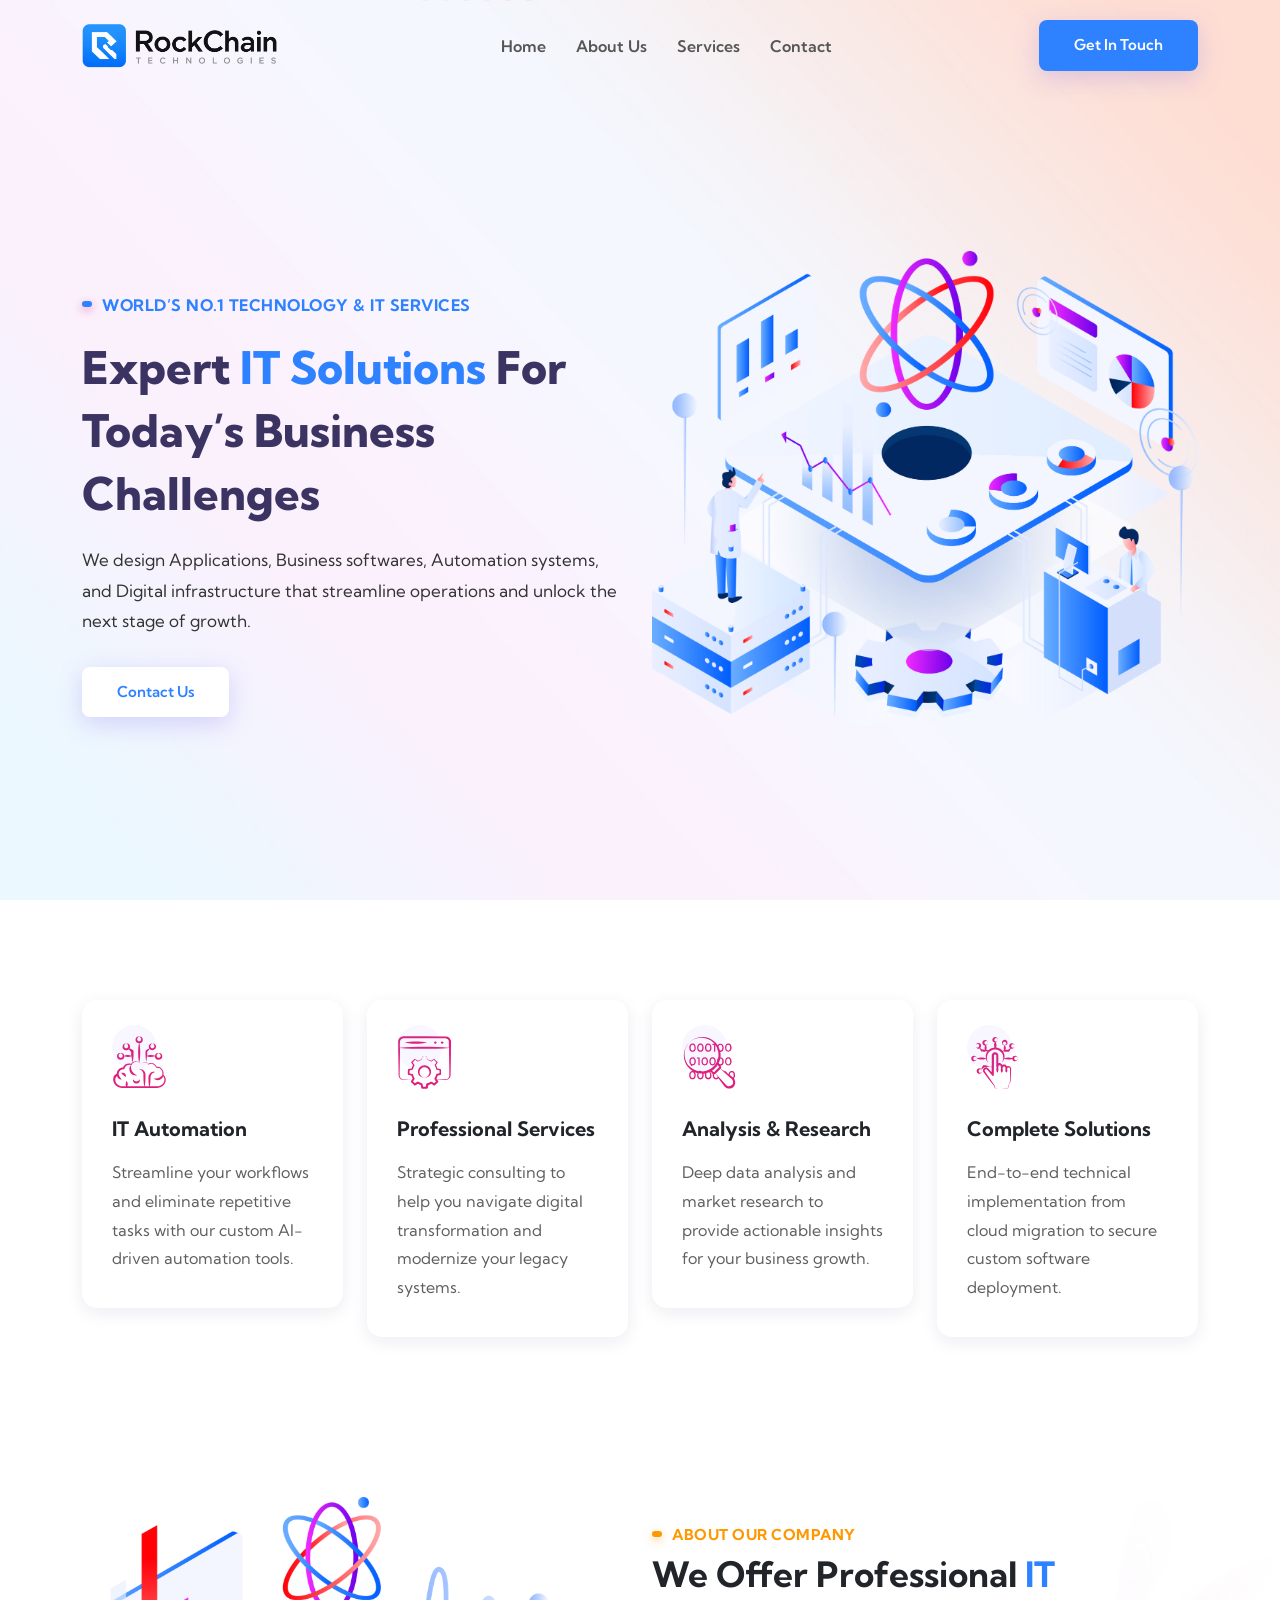
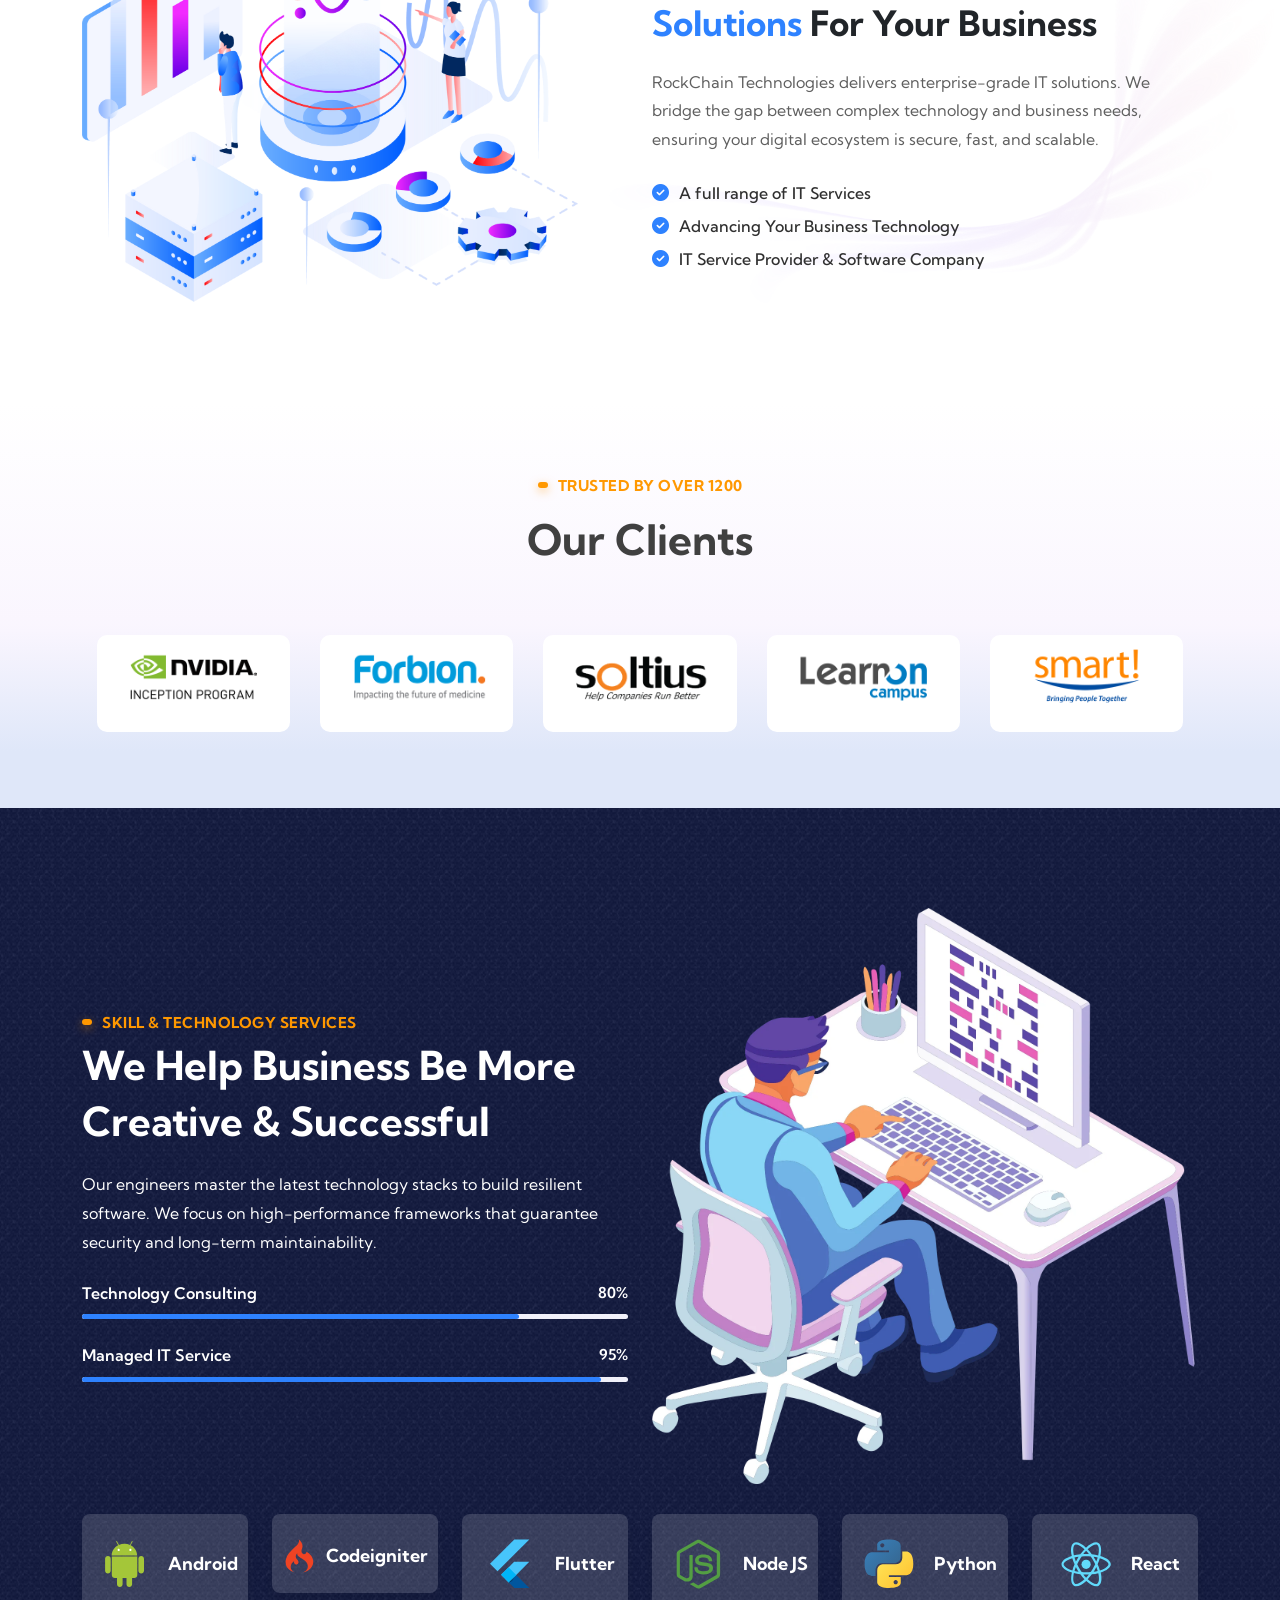
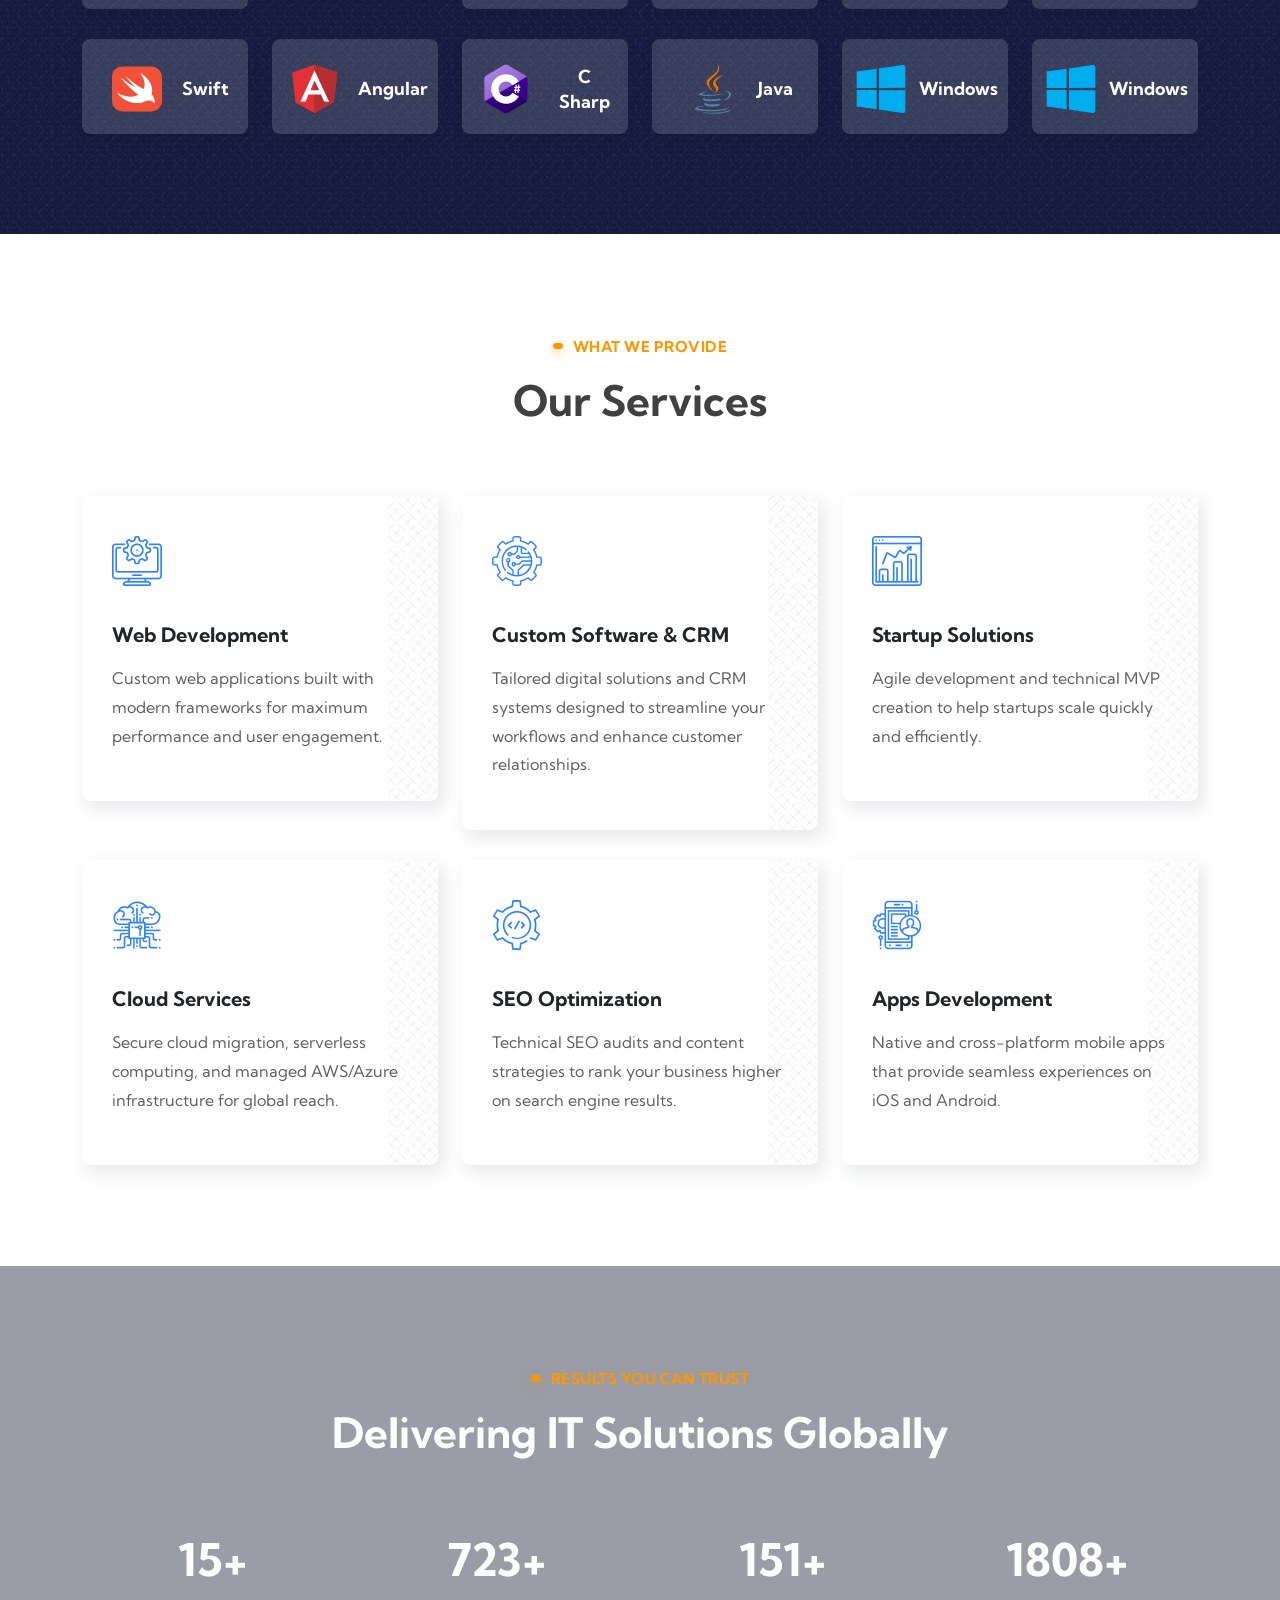
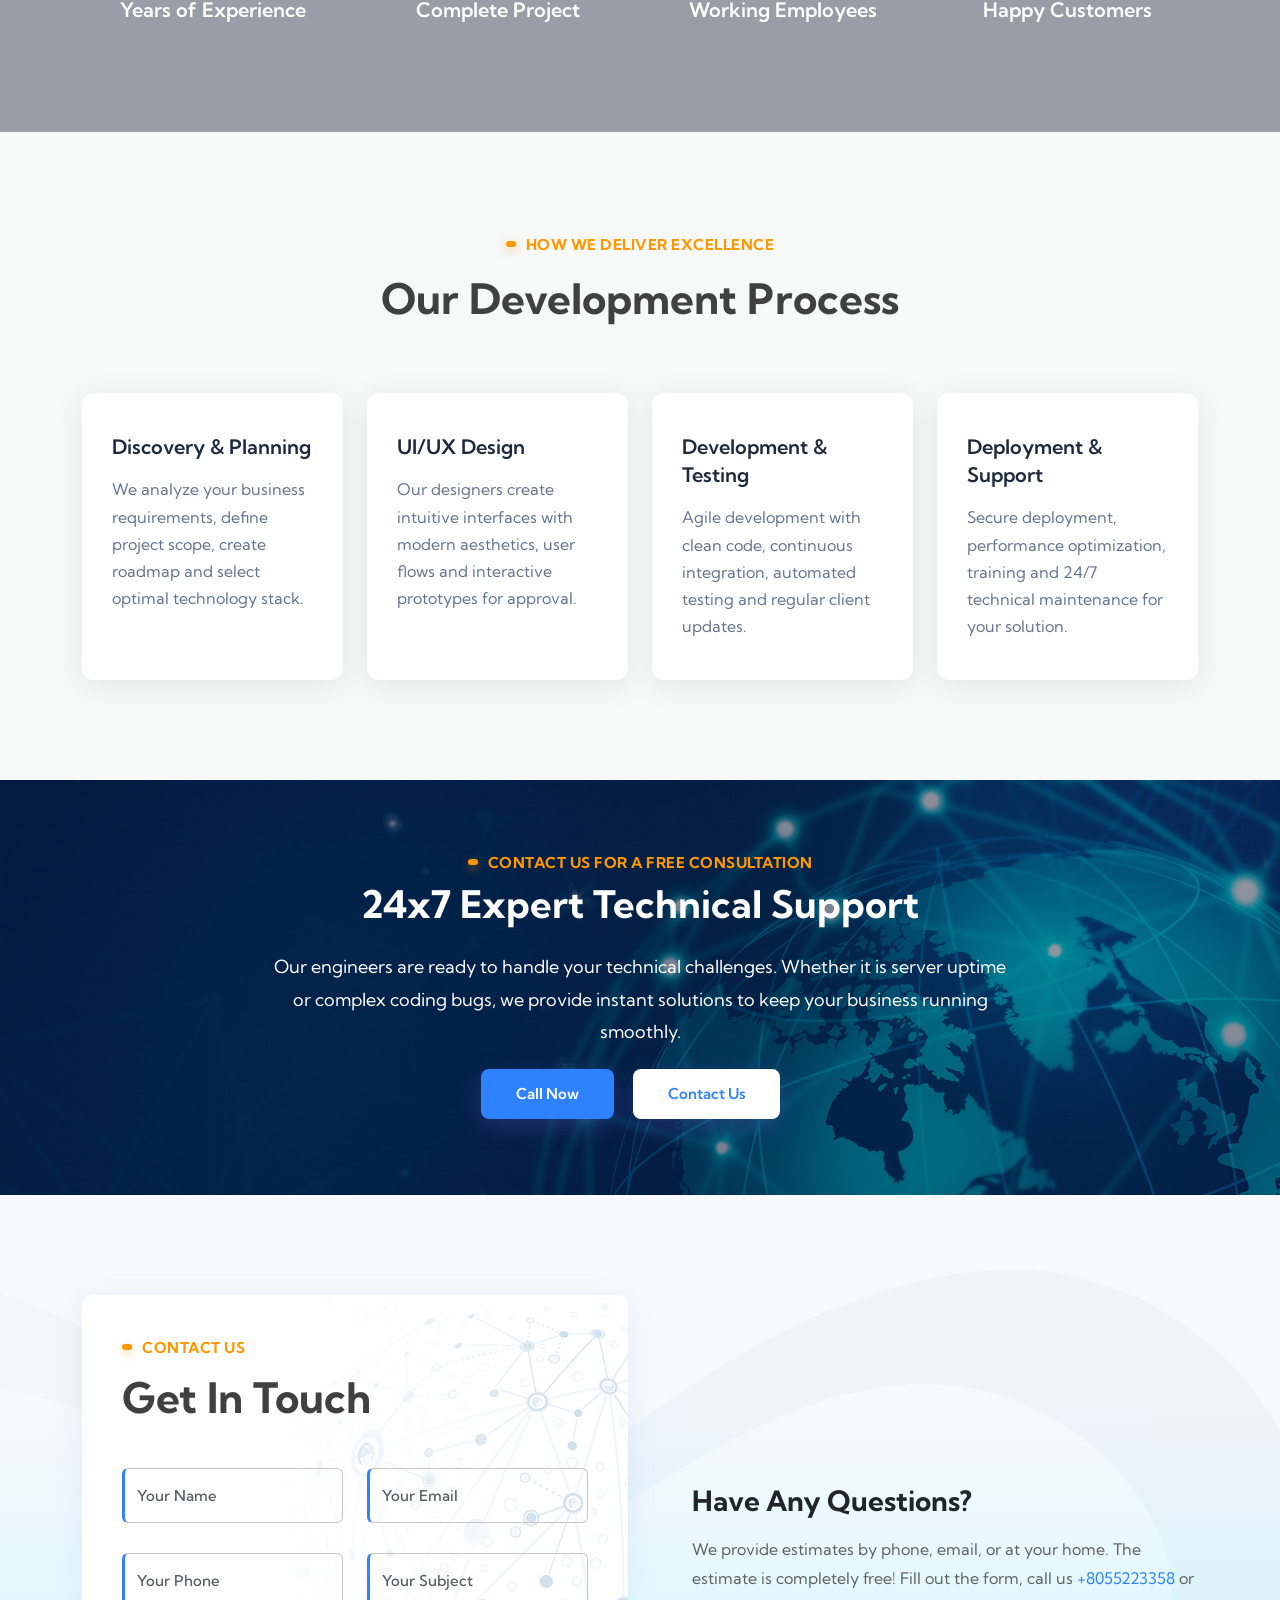
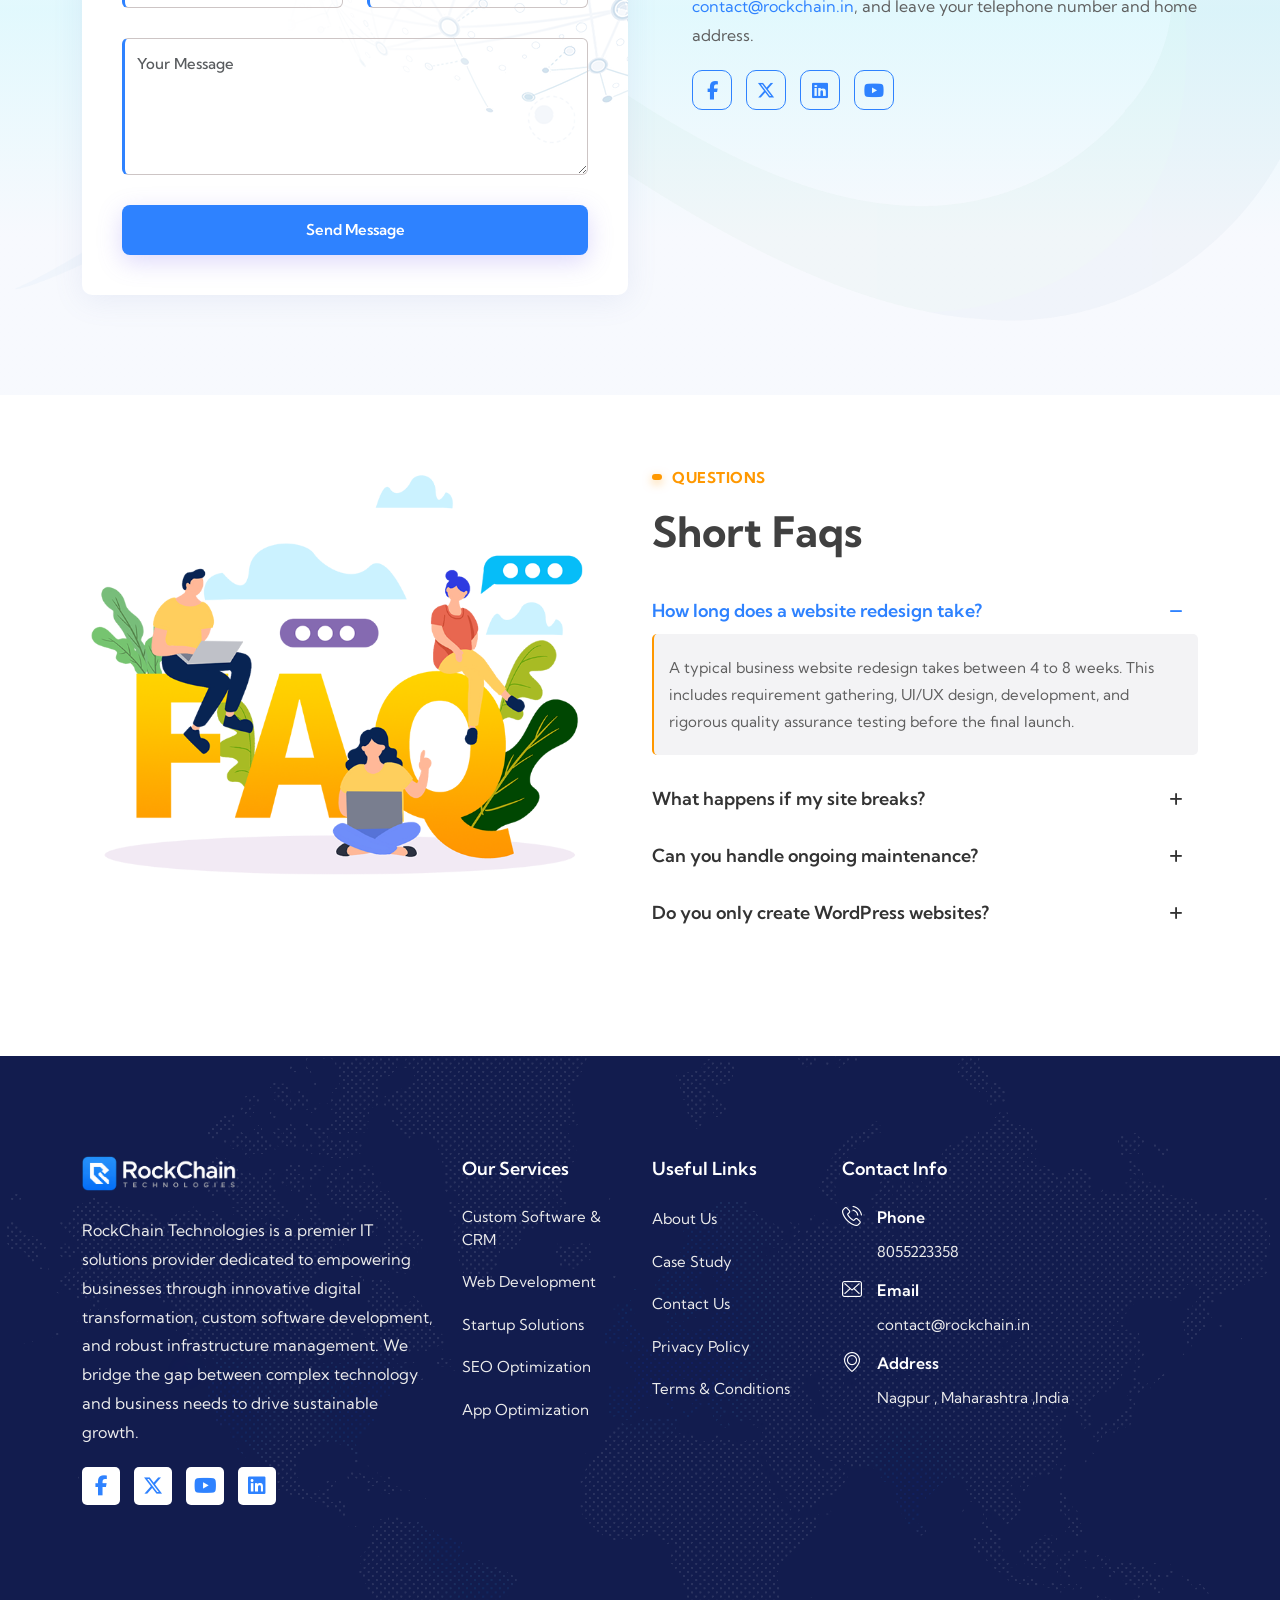
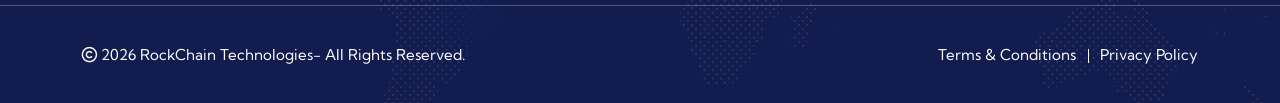
==== commit b9ee3bac: "updated service" ====
--- a/index.html
+++ b/index.html
@@ -460,12 +460,12 @@
           <div class="col-lg-4 col-md-6">
             <div class="single-services-item">
               <div class="services-icon">
-                <i class="flaticon-thumbs-up"></i>
-              </div>
-              <h3>Digital Marketing</h3>
-              <p>
-                Data-driven strategies to boost your brand visibility and
-                convert leads into loyal customers.
+                <i class="flaticon-settings"></i>
+              </div>
+              <h3>Custom Software & CRM</h3>
+              <p>
+                Tailored digital solutions and CRM systems designed to
+                streamline your workflows and enhance customer relationships.
               </p>
             </div>
           </div>
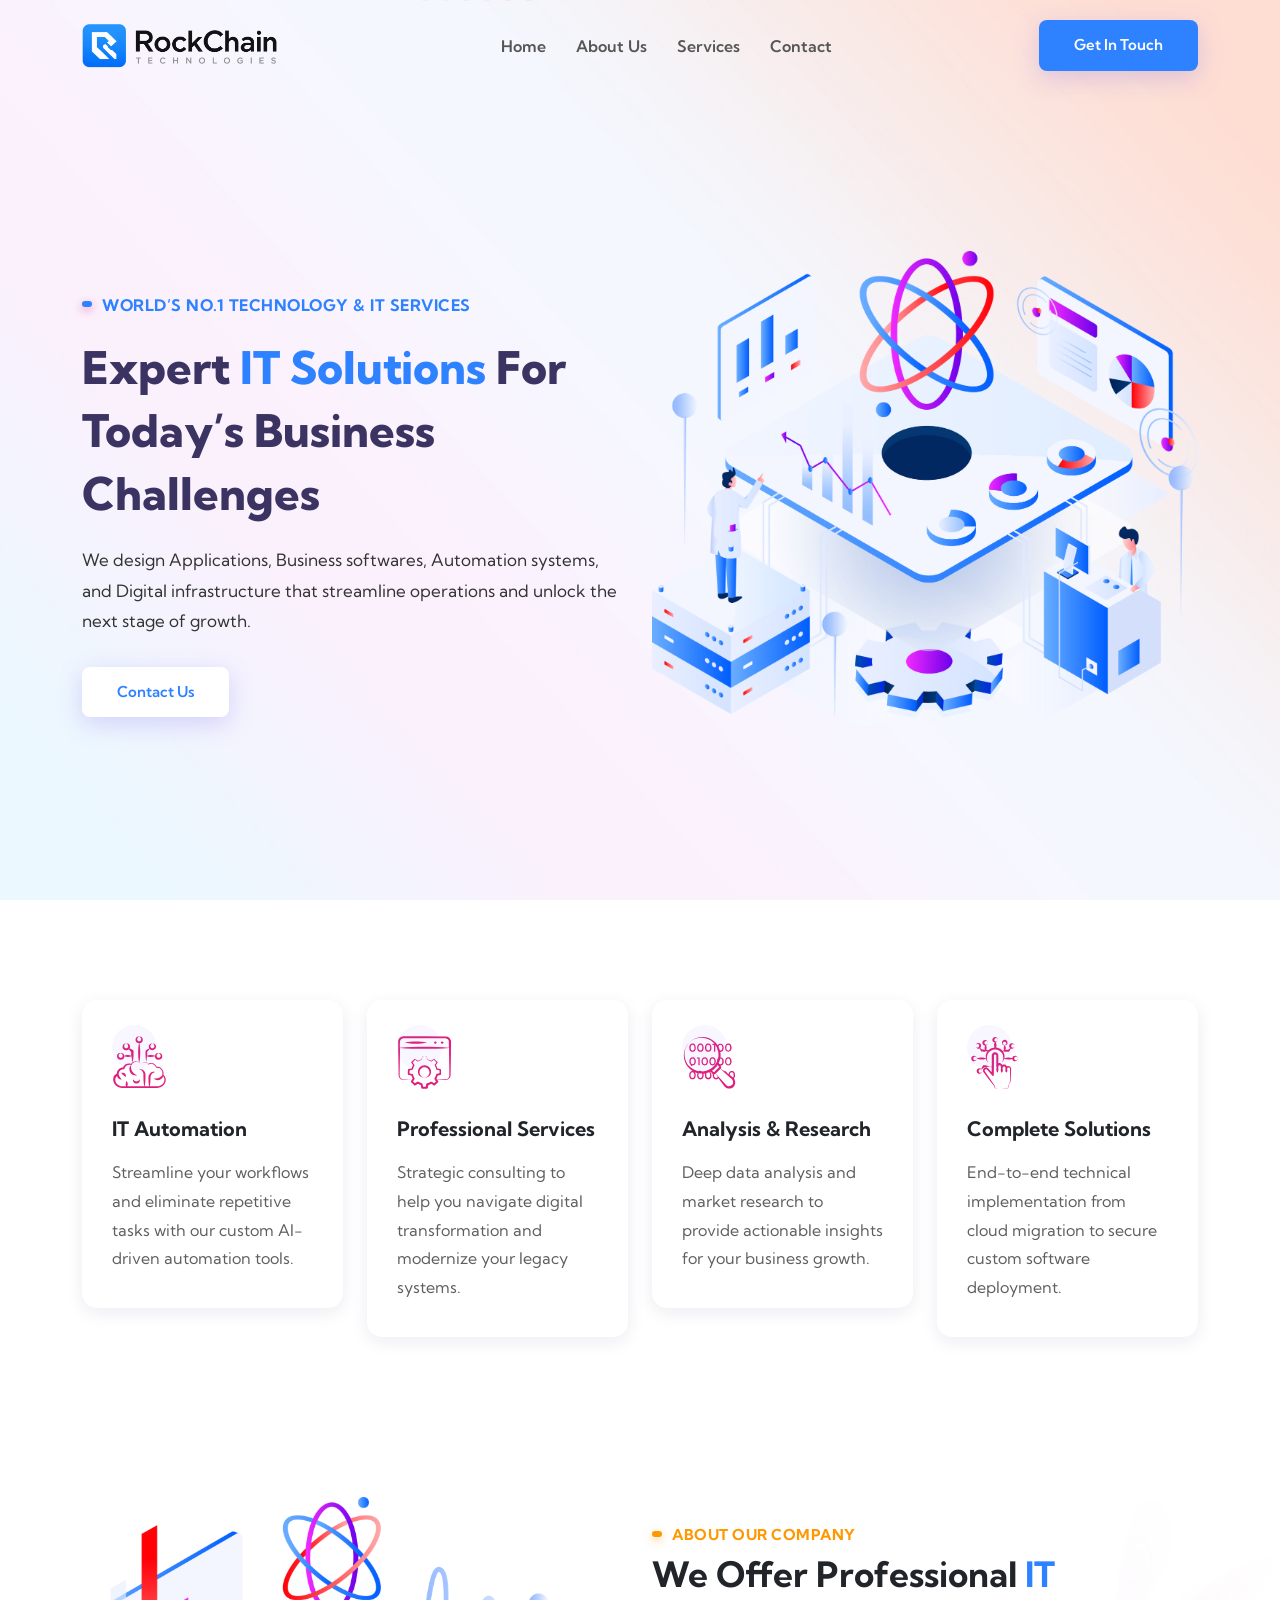
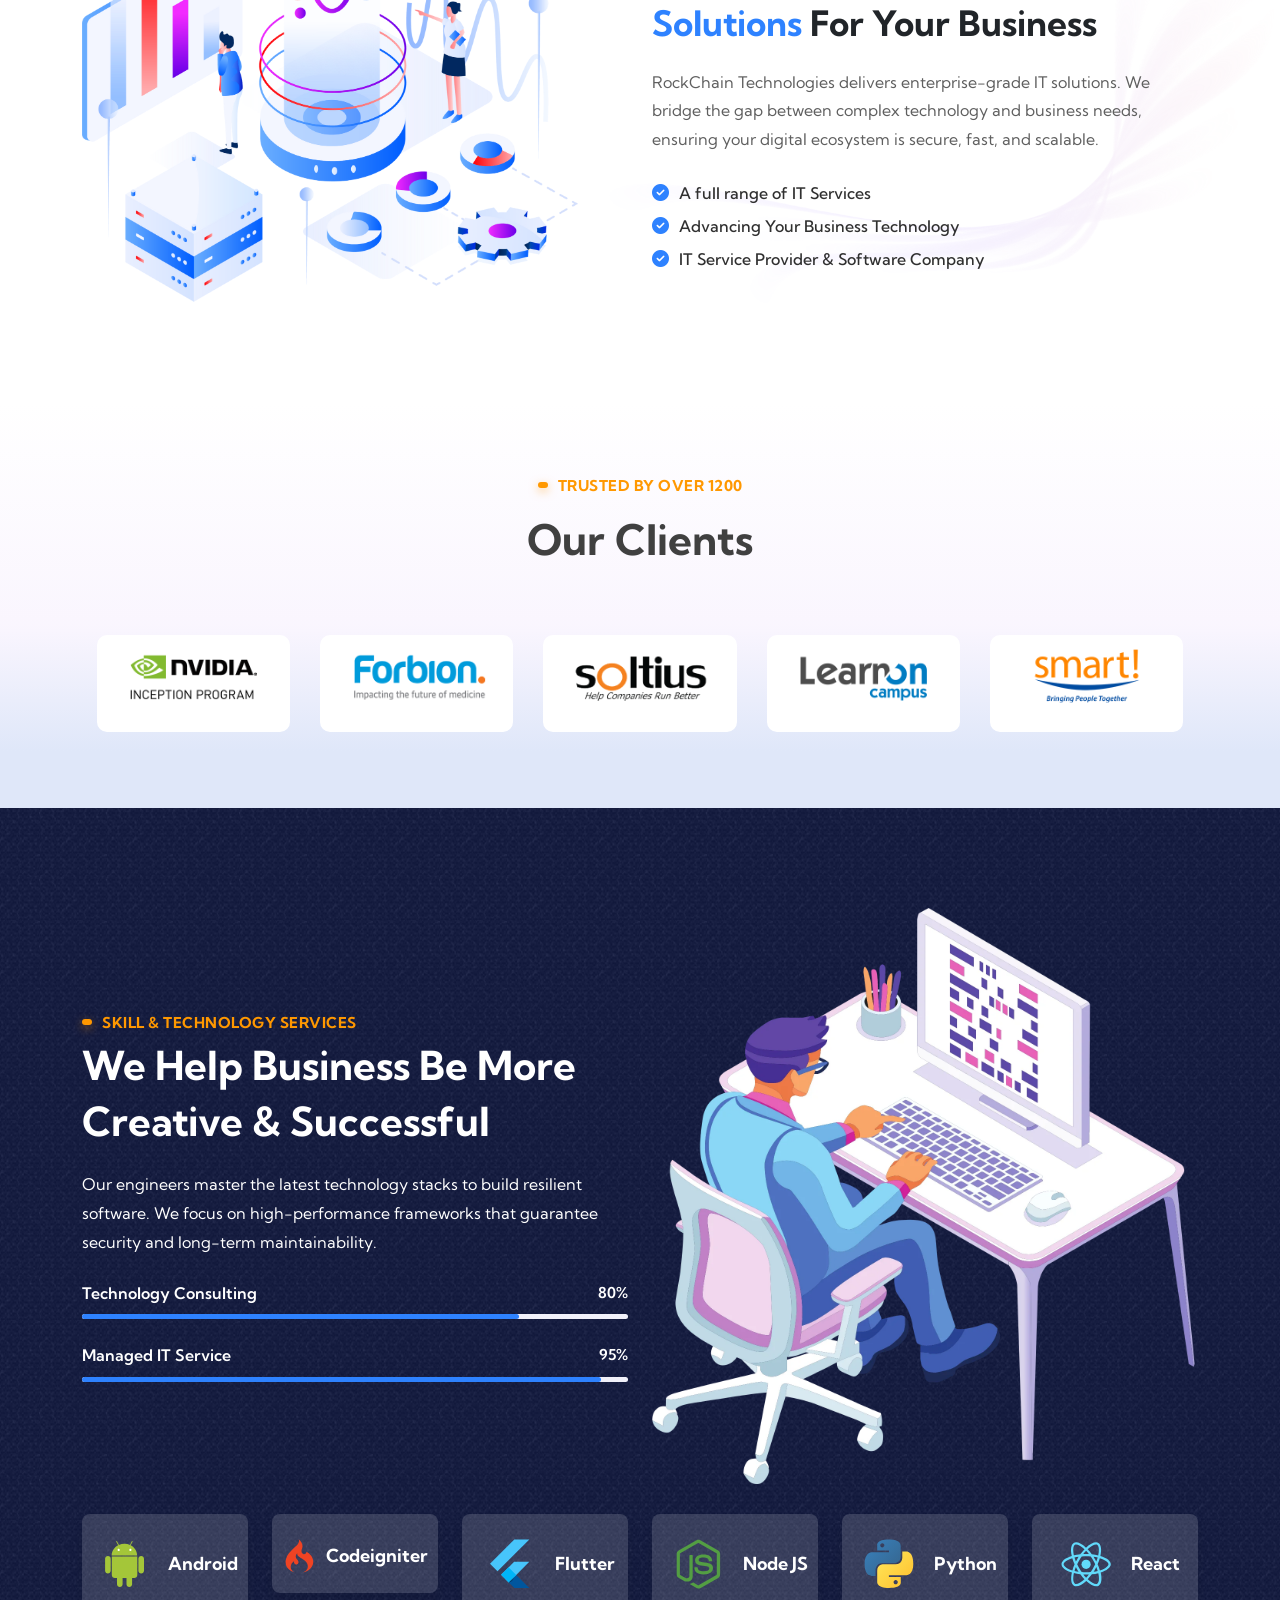
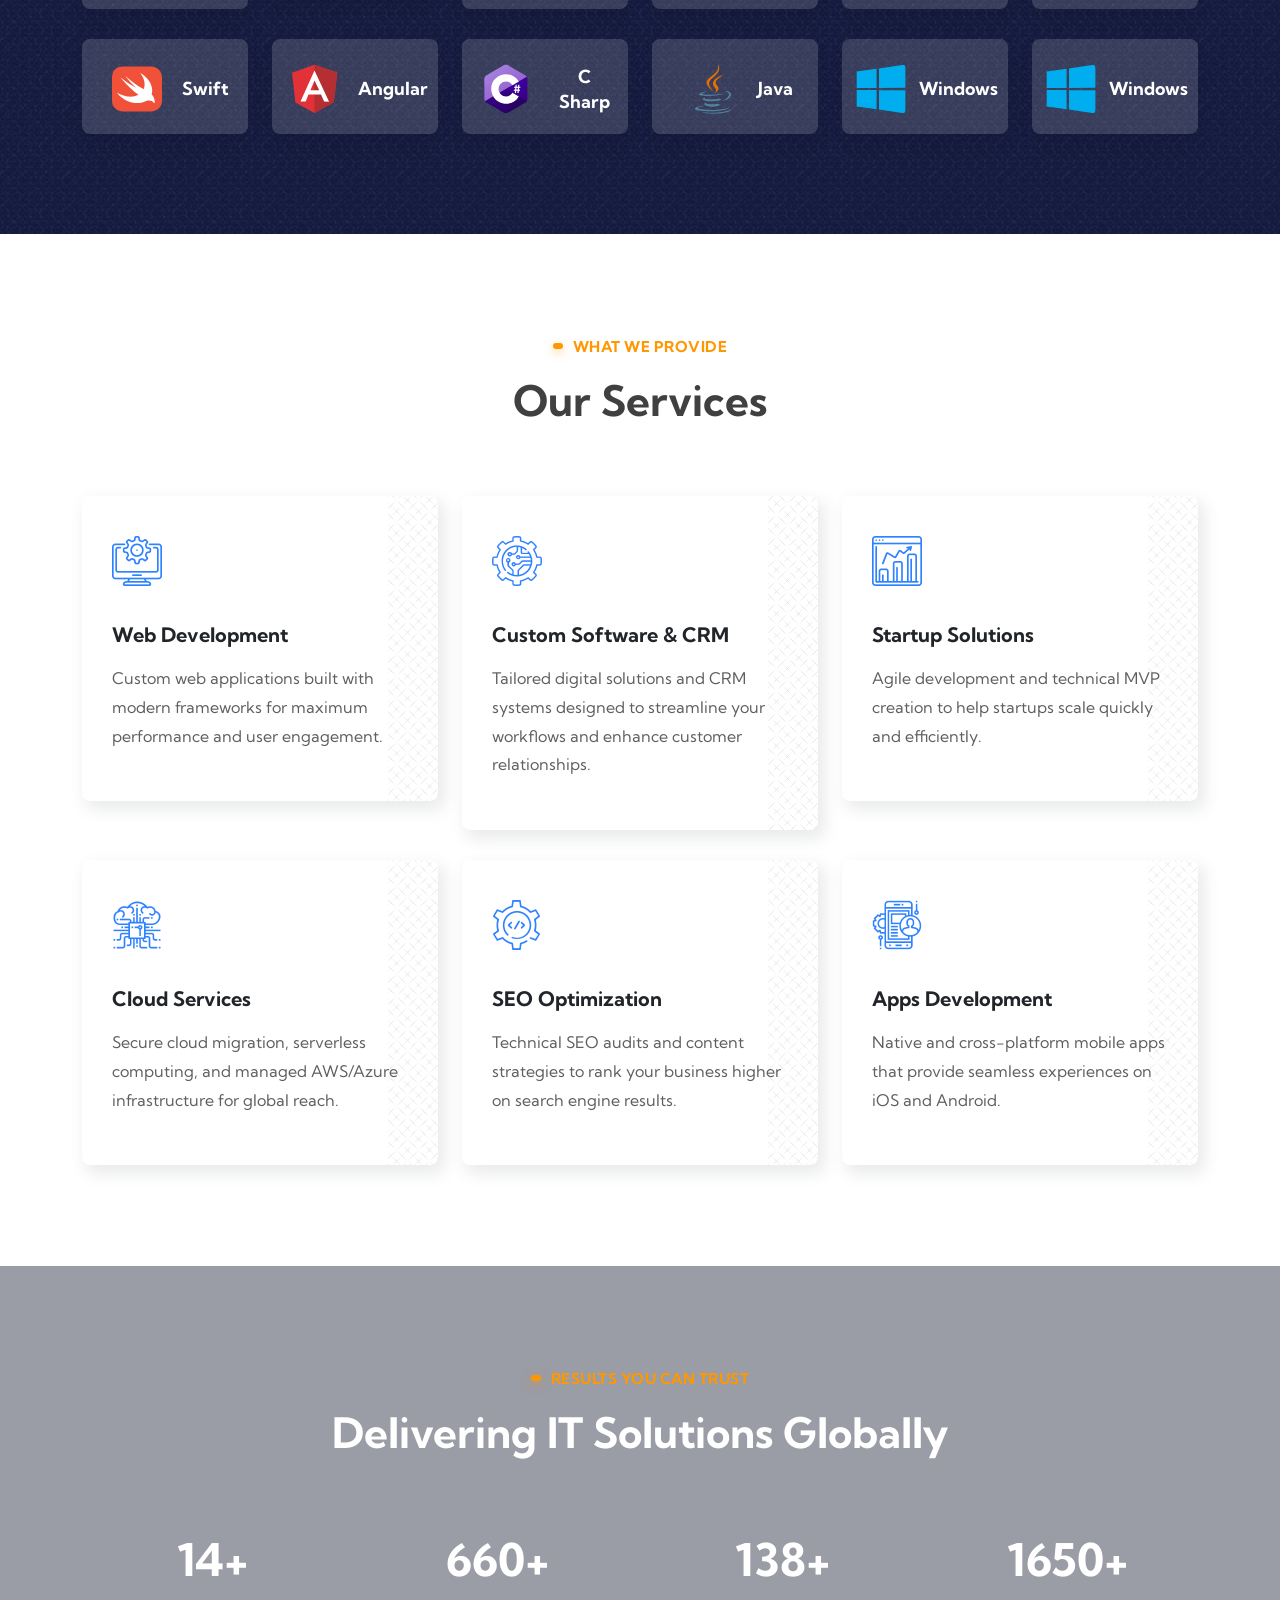
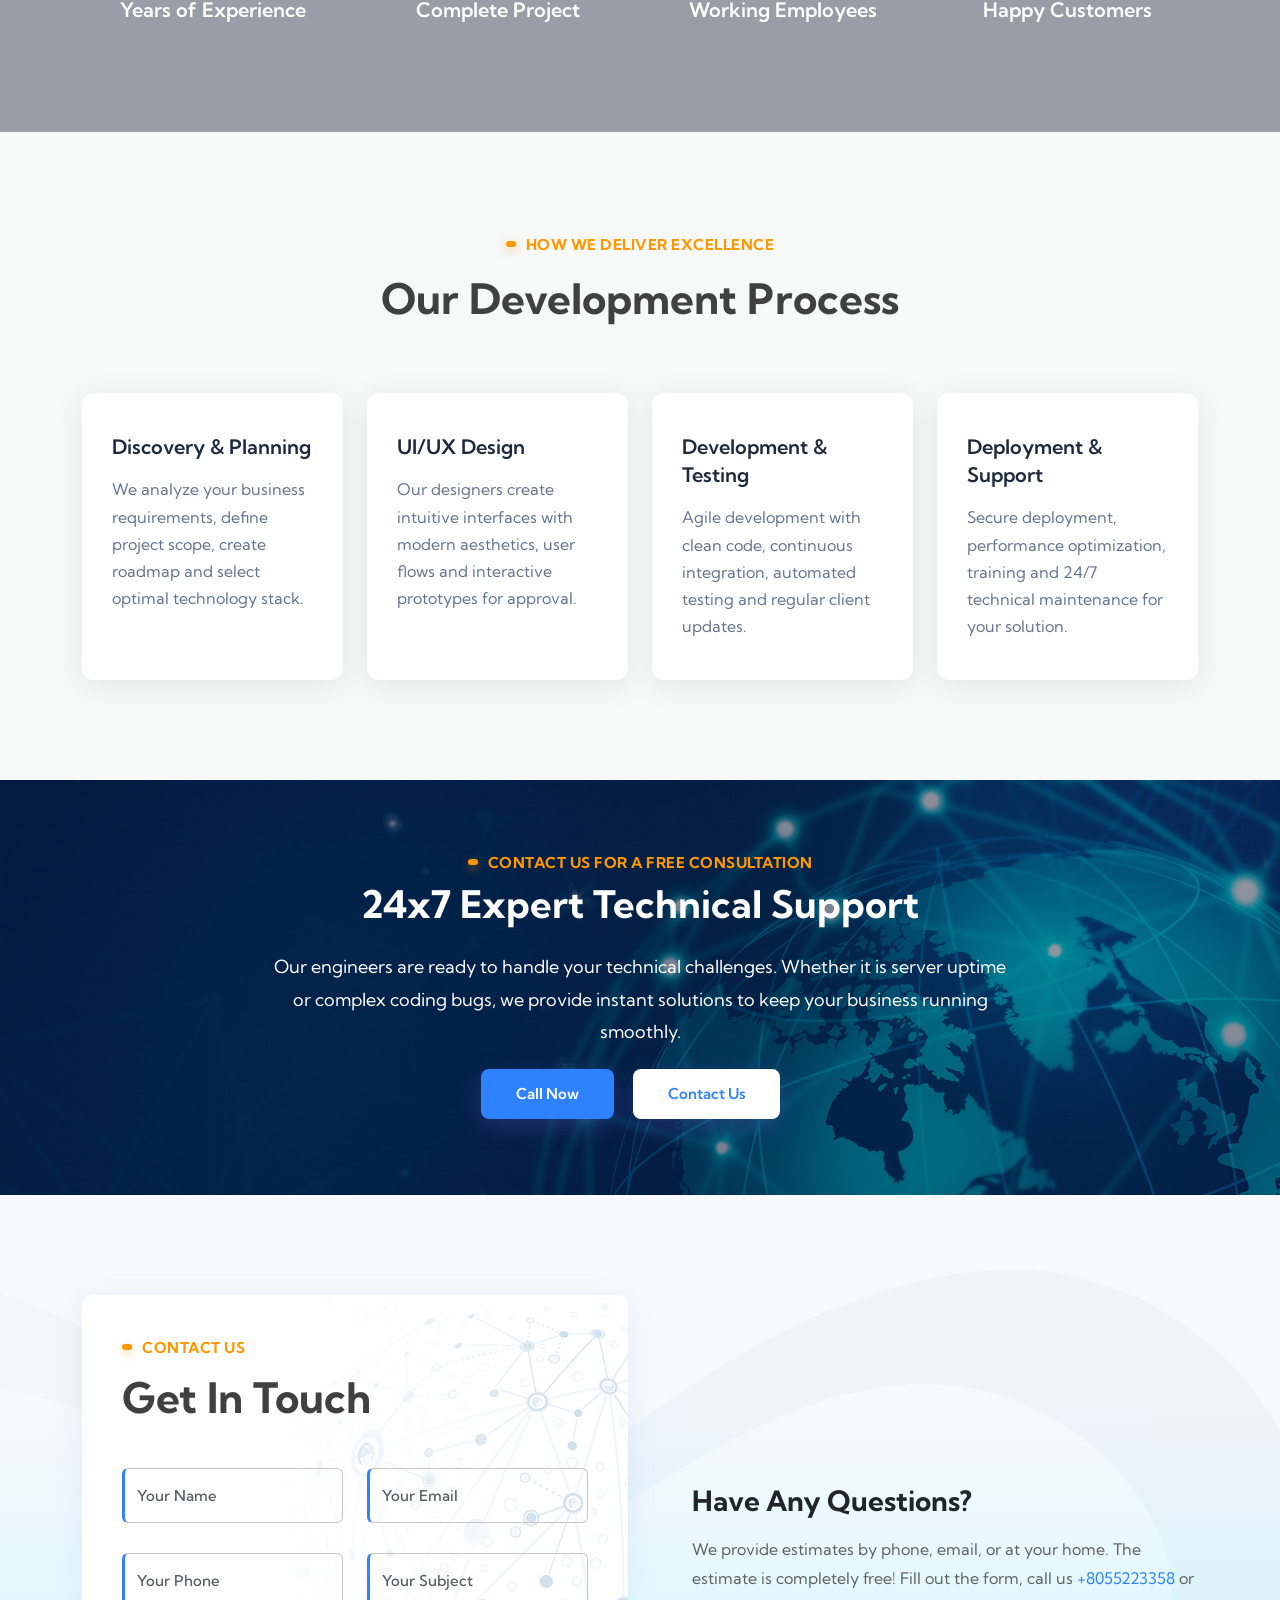
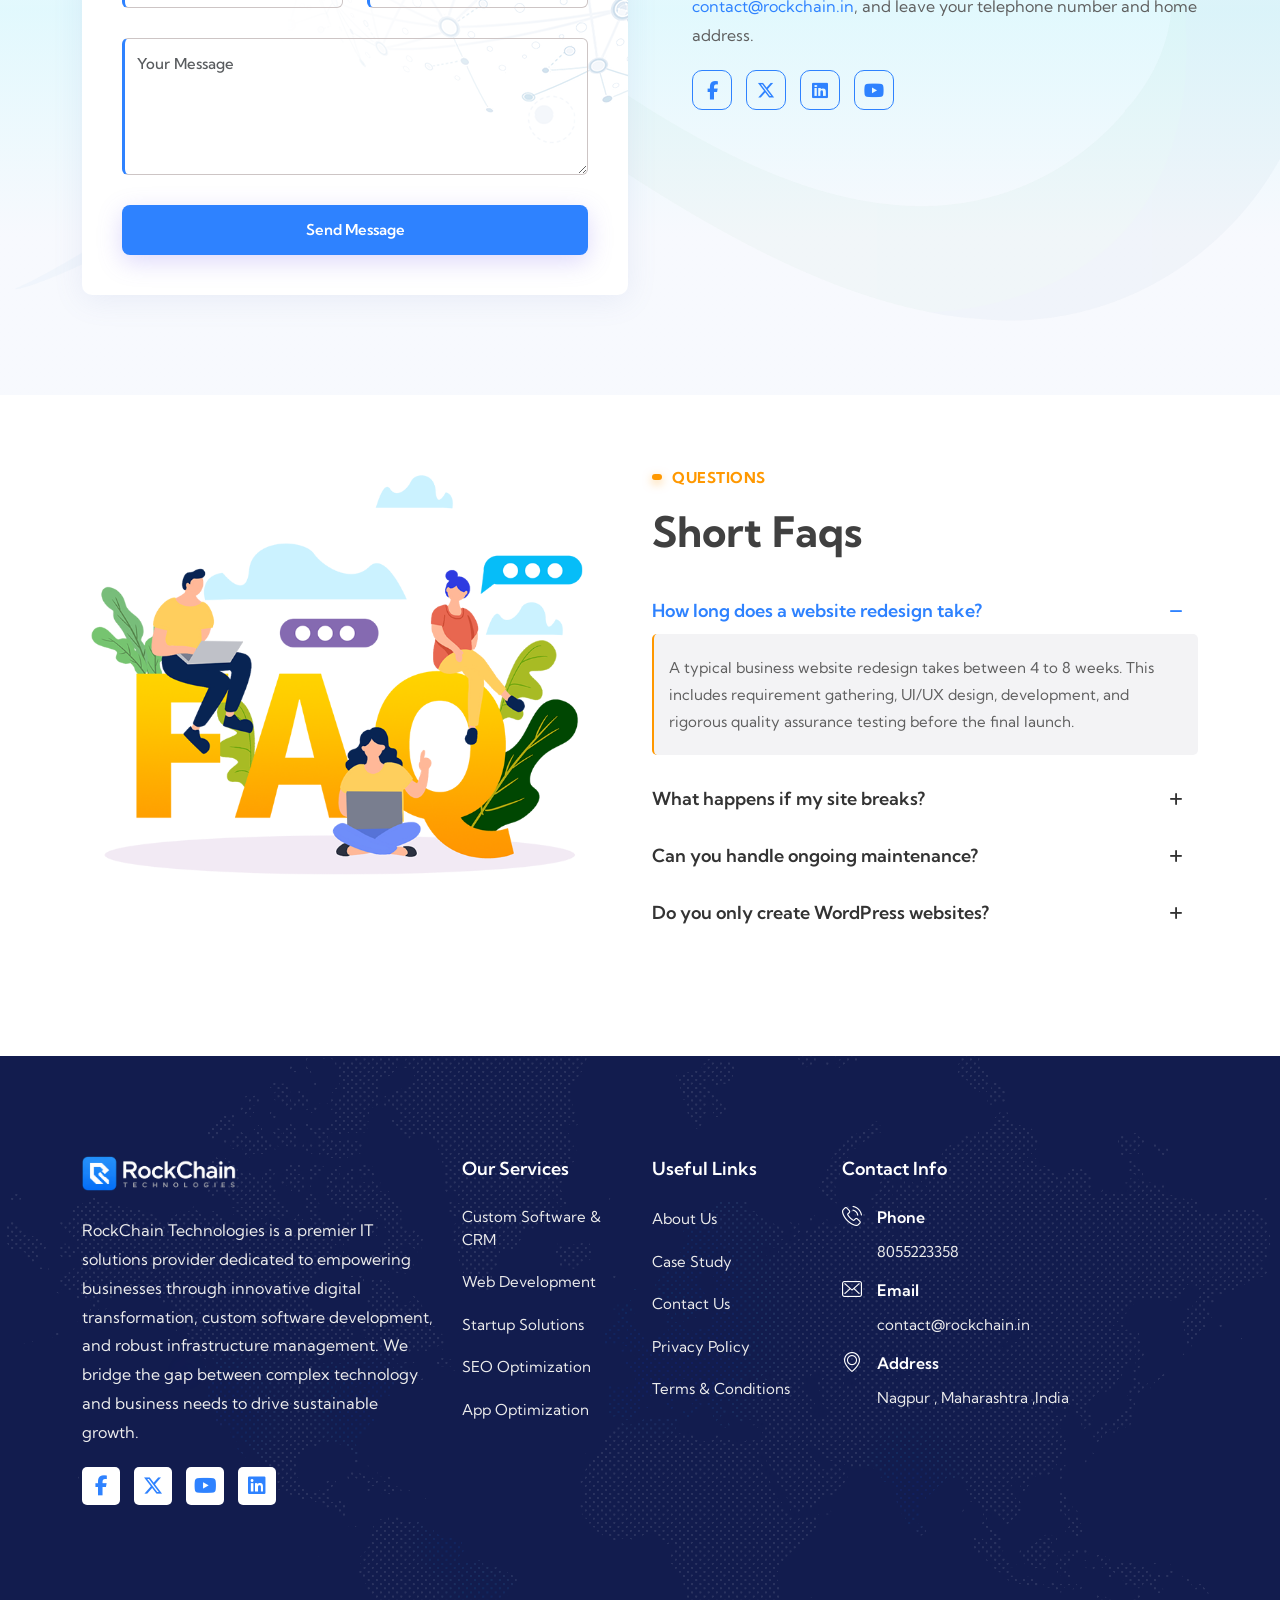
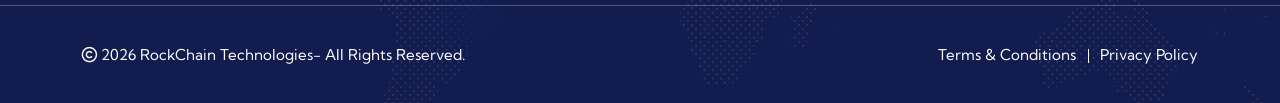
==== commit 18525a51: "added seo tags" ====
--- a/index.html
+++ b/index.html
@@ -14,6 +14,19 @@
       href="https://fonts.googleapis.com/css2?family=Kumbh+Sans:wght@400;500;600;700;800;900&display=swap"
       rel="stylesheet"
     />
+    <!-- SEO Meta Tags Component -->
+    <script>
+      document.addEventListener("DOMContentLoaded", function () {
+        fetch("components/seo-head.html")
+          .then((response) => response.text())
+          .then((data) => {
+            const head = document.querySelector("head");
+            head.insertAdjacentHTML("beforeend", data);
+          })
+          .catch((error) => console.error("Error loading SEO tags:", error));
+      });
+    </script>
+
     <!-- Favicon -->
     <link rel="icon" type="image/png" href="images/logo/favicon.png" />
     <!-- Bootstrap Min CSS -->
--- a/css/style.css
+++ b/css/style.css
@@ -3908,7 +3908,7 @@
 .page-title-area {
 	position: relative;
 	z-index: 1;
-	background-image: url(../images/page-title-bg.jpg);
+	background-image: url(../images/page-title-bg.png);
 	background-position: center center;
 	background-size: cover;
 	background-repeat: no-repeat;
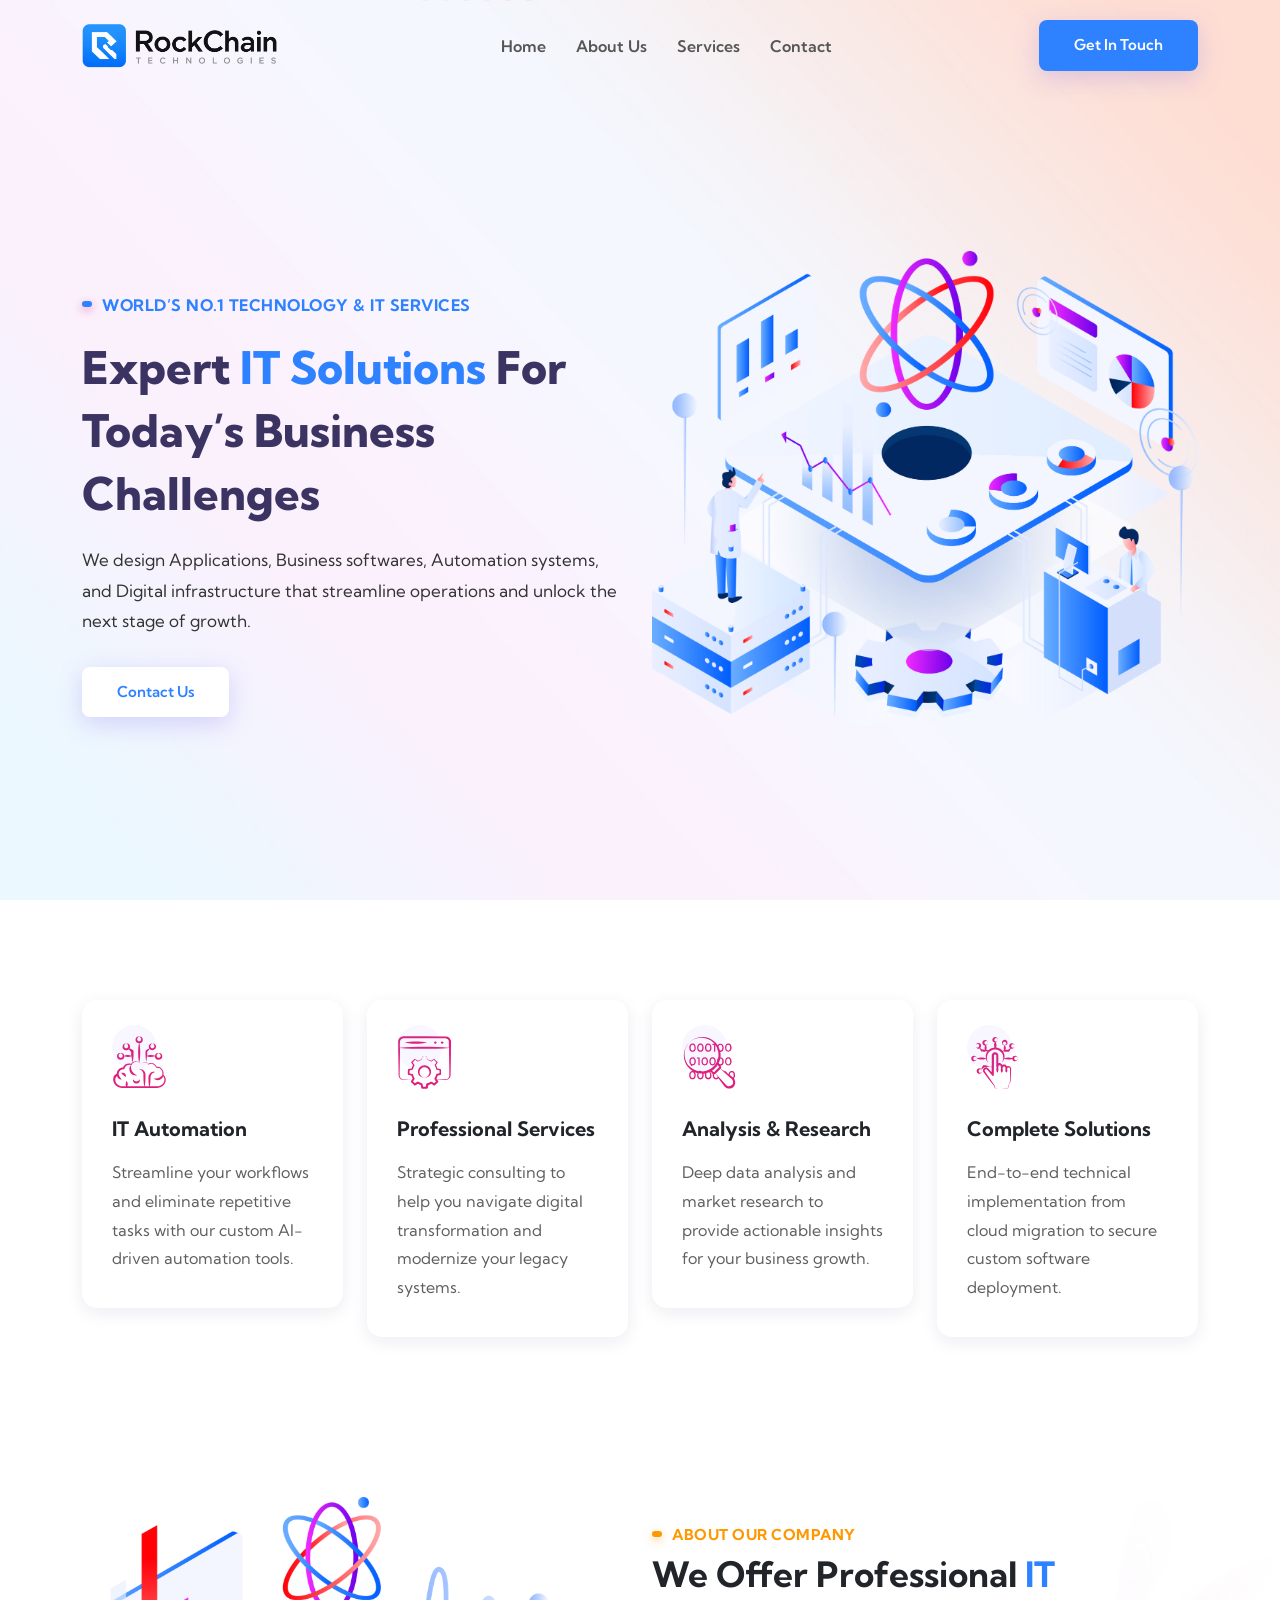
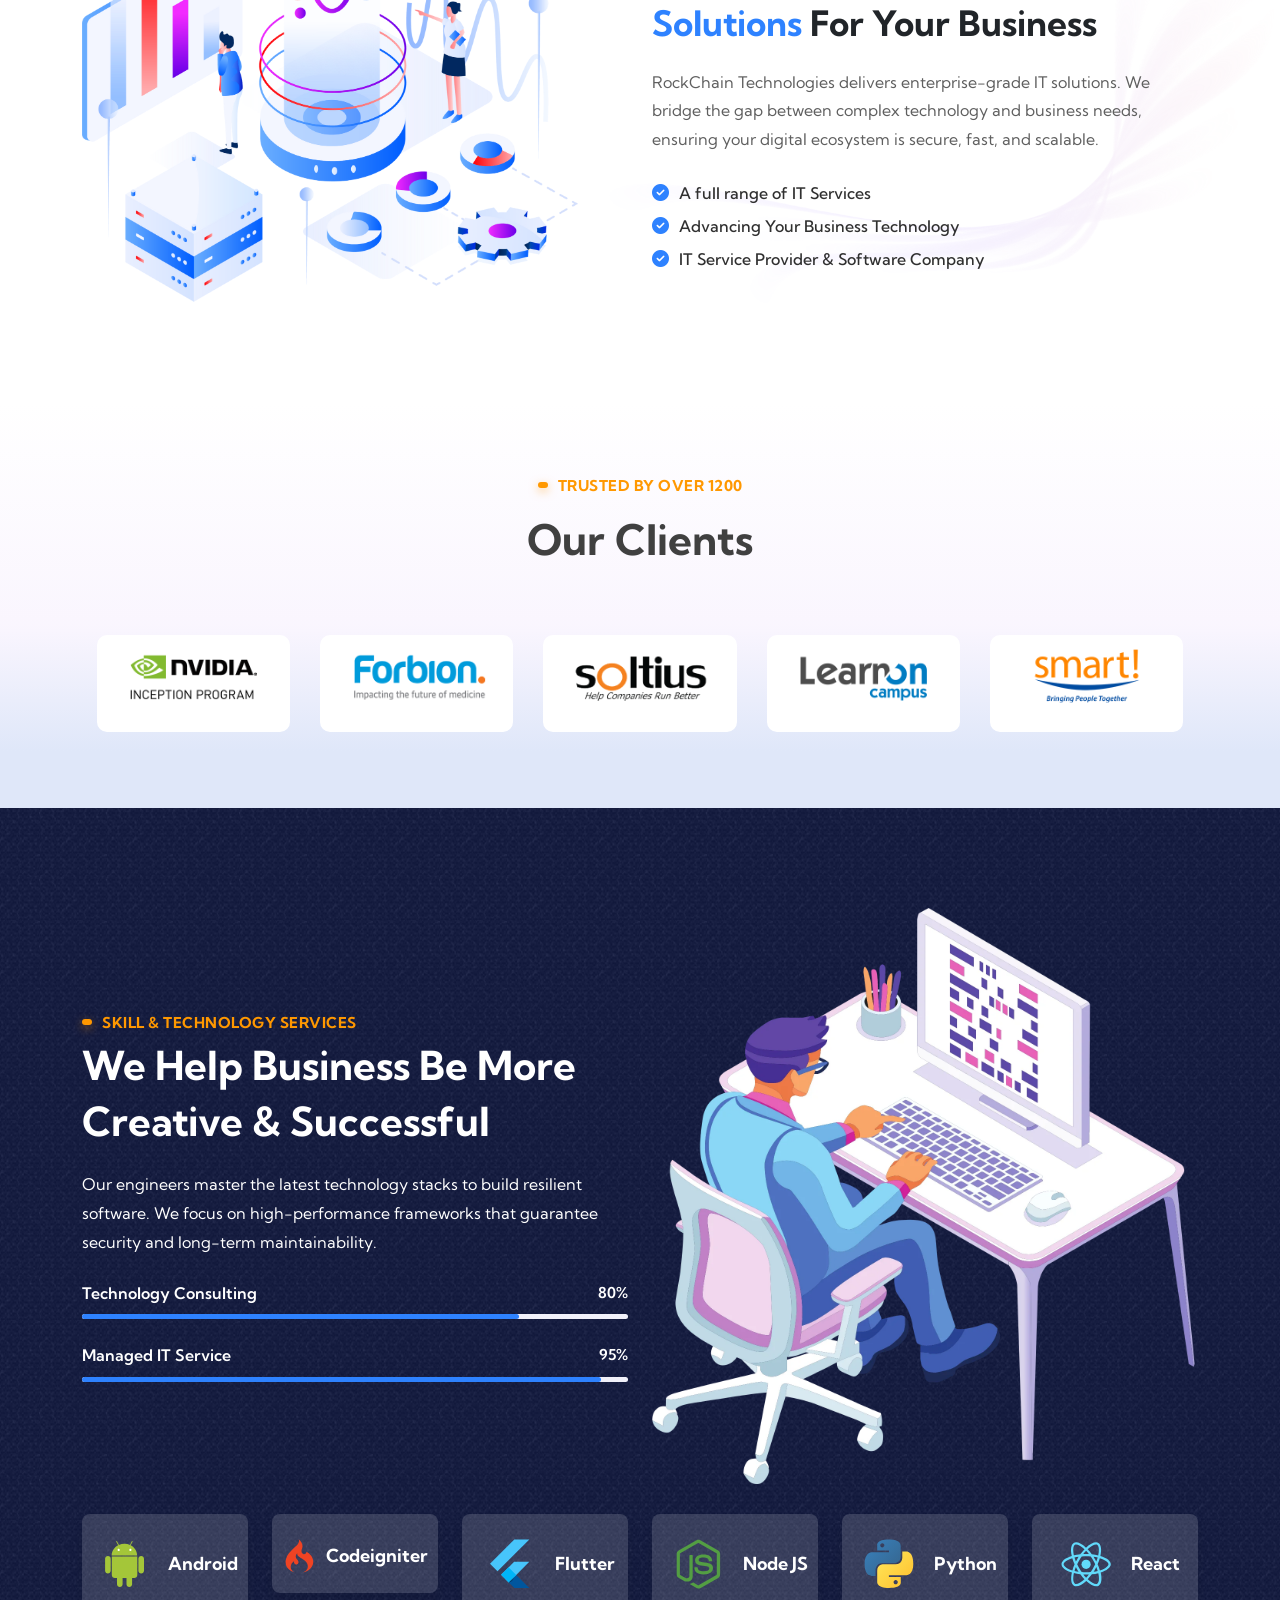
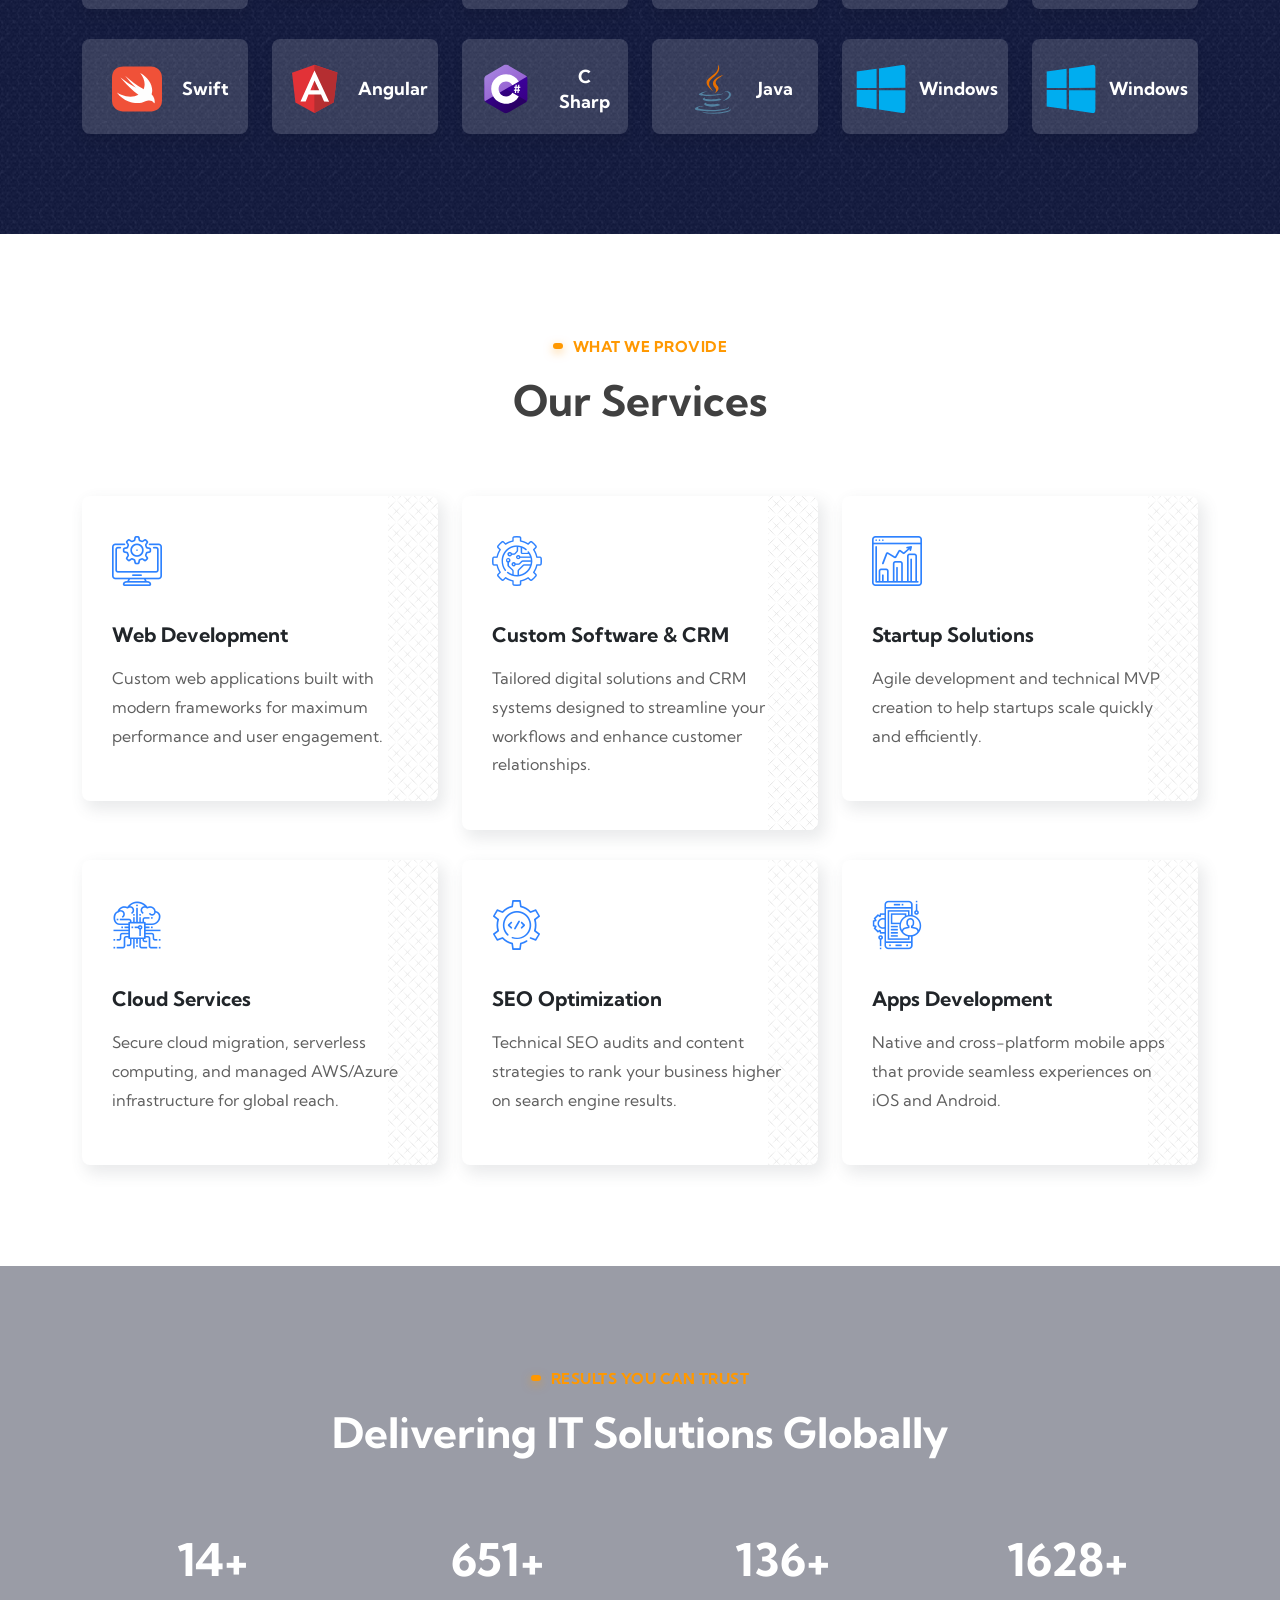
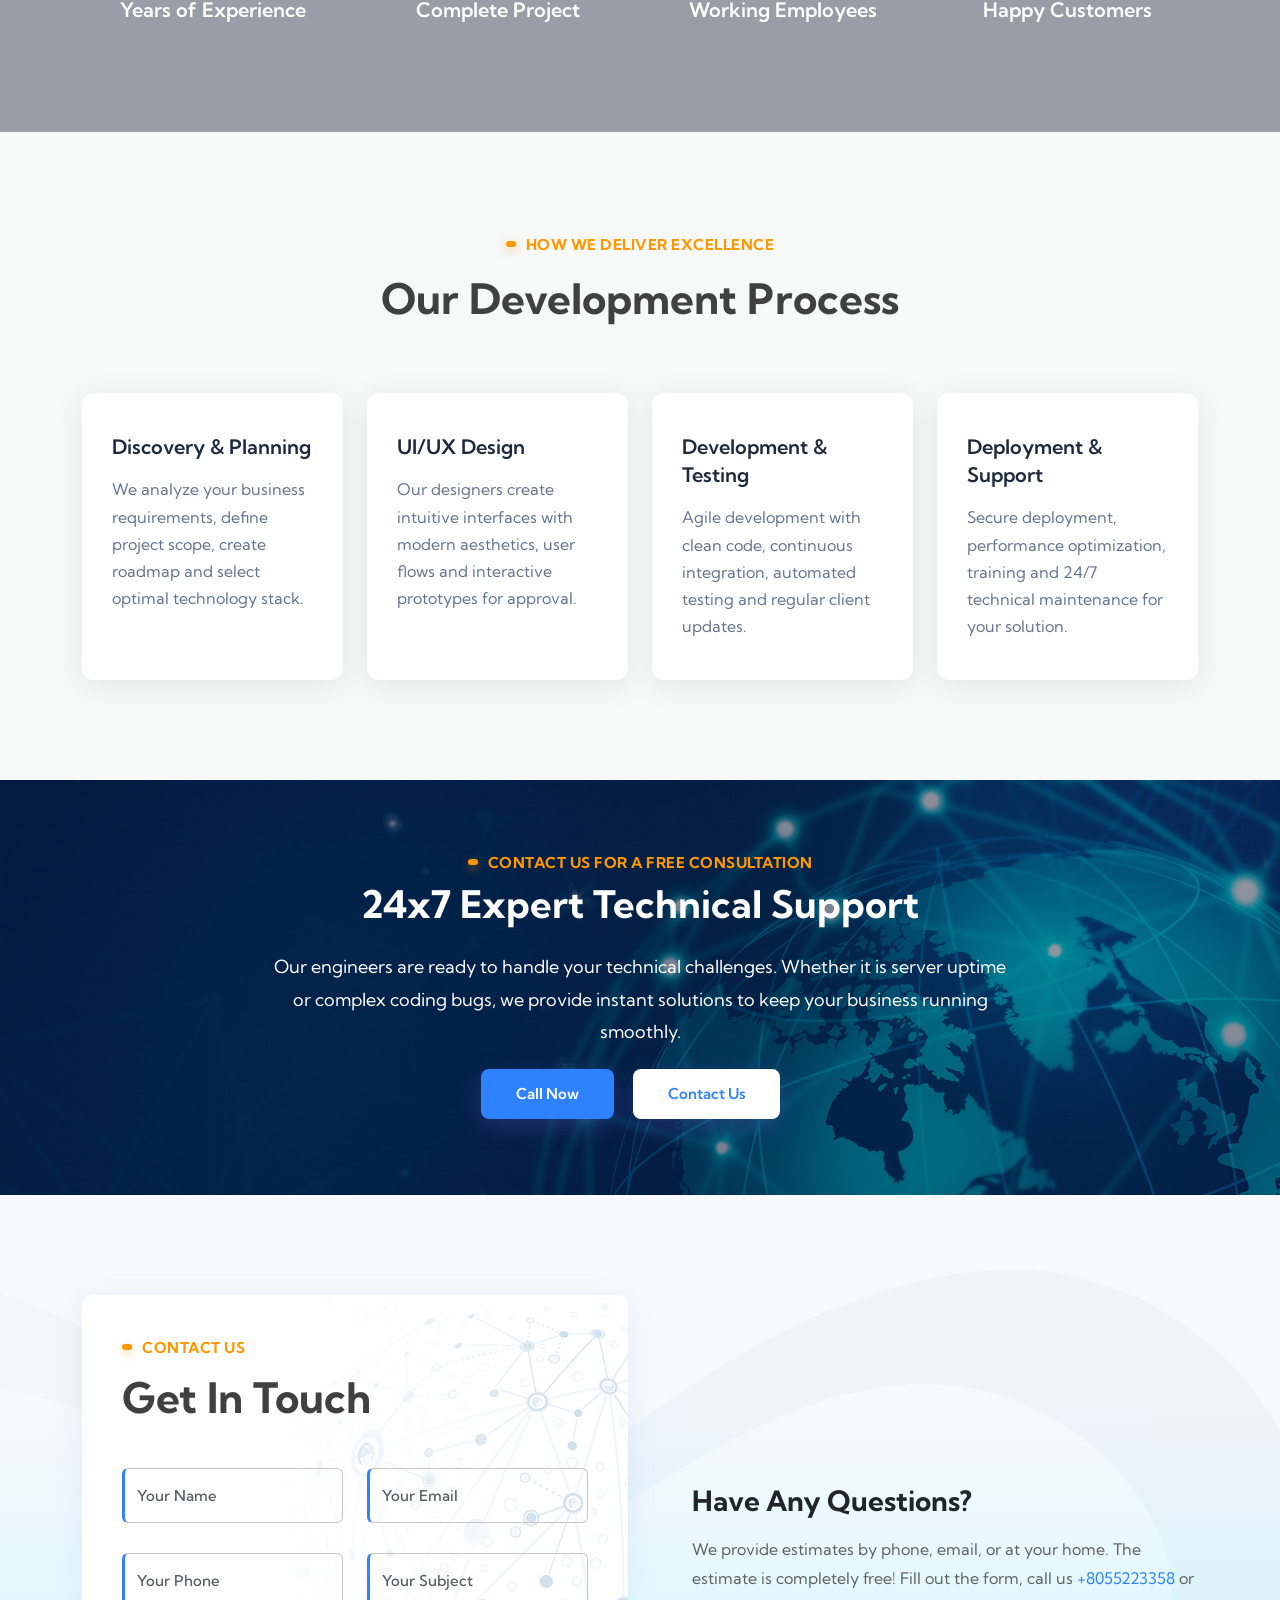
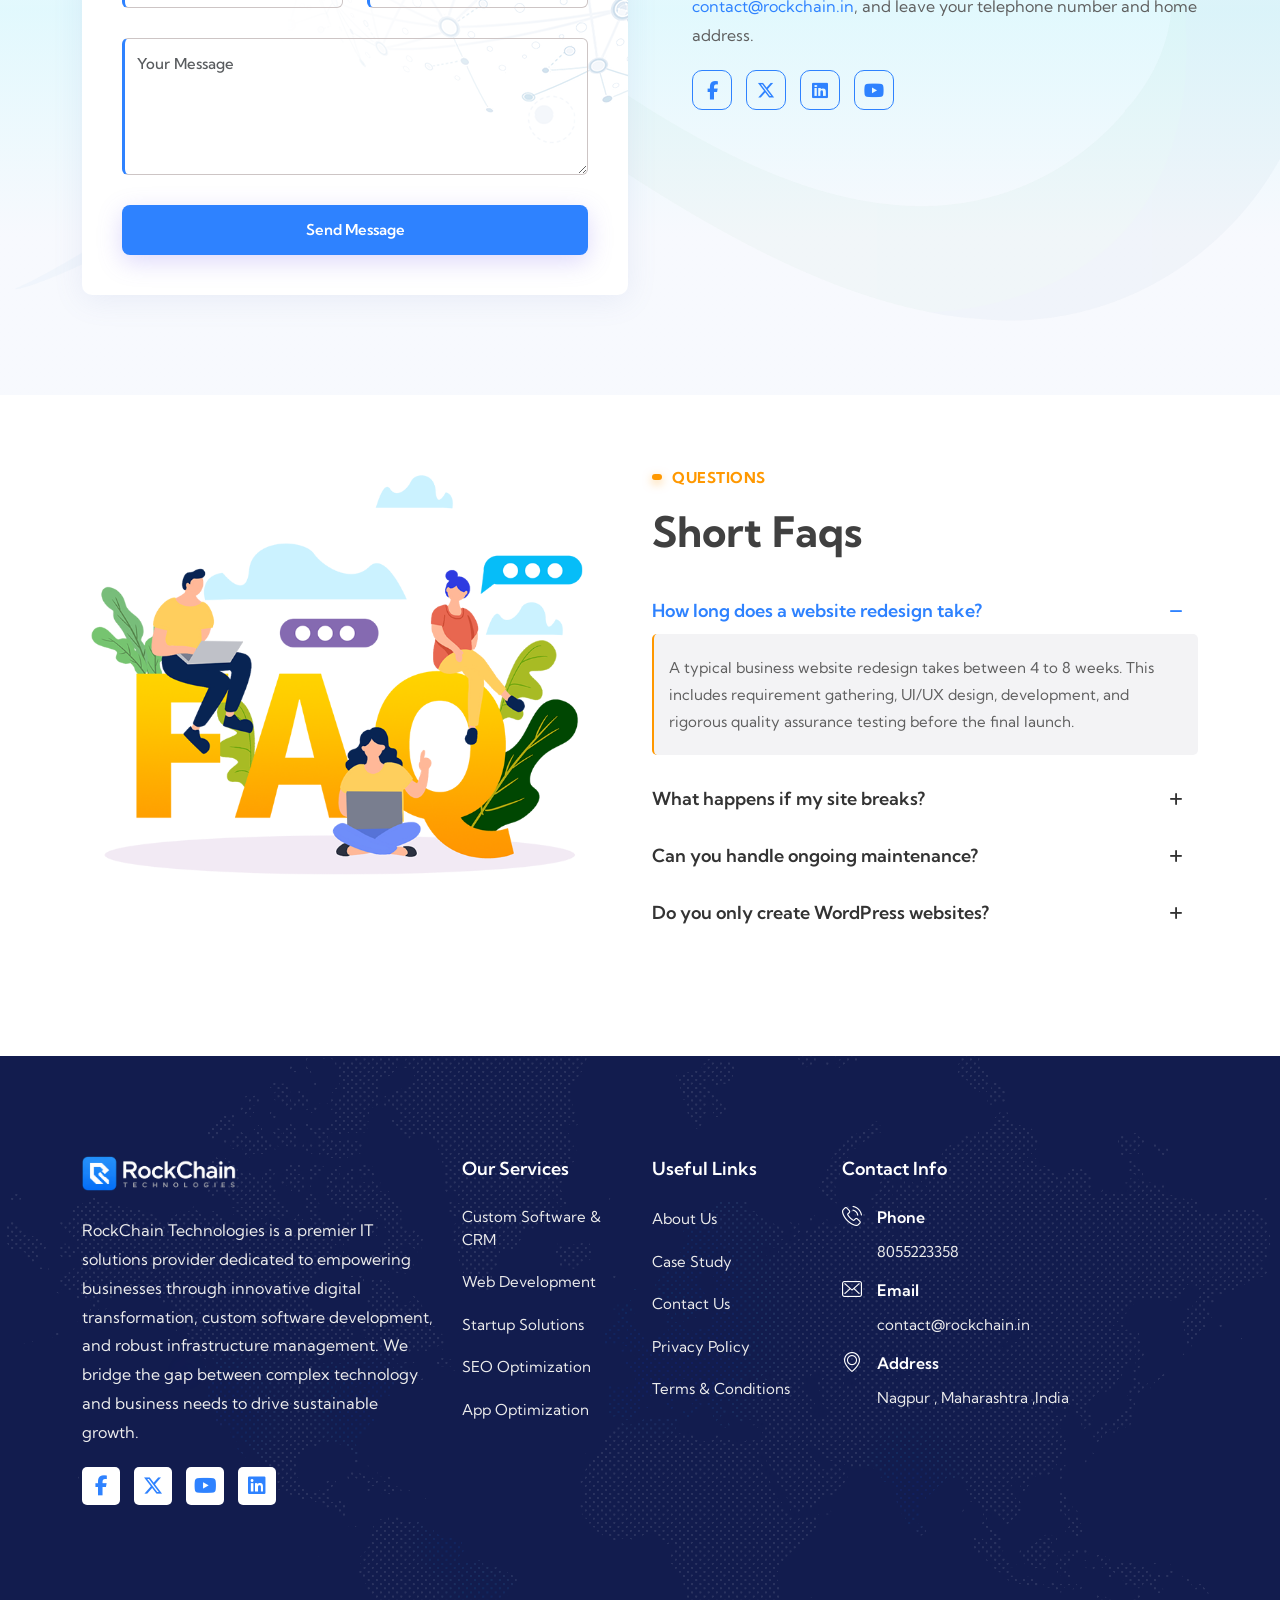
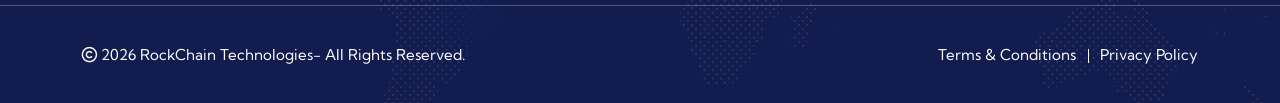
==== commit e58716e7: "updated seo tags" ====
--- a/index.html
+++ b/index.html
@@ -9,6 +9,93 @@
     />
     <!-- Title -->
     <title>RockChain Technologies- IT Solutions & Business Services</title>
+
+    <!-- SEO Meta Tags -->
+    <meta
+      name="description"
+      content="RockChain Technologies delivers enterprise-grade IT solutions, custom software development, cloud services, and digital transformation for businesses worldwide."
+    />
+    <meta
+      name="keywords"
+      content="IT solutions, software development, web development, mobile apps, cloud services, digital transformation, IT consulting, business automation, RockChain Technologies"
+    />
+    <meta name="author" content="RockChain Technologies" />
+    <meta name="robots" content="index, follow" />
+    <meta name="language" content="English" />
+    <meta name="revisit-after" content="7 days" />
+
+    <!-- Open Graph / Facebook -->
+    <meta property="og:type" content="website" />
+    <meta property="og:url" content="https://rockchain.in/" />
+    <meta
+      property="og:title"
+      content="RockChain Technologies - IT Solutions & Business Services"
+    />
+    <meta
+      property="og:description"
+      content="Expert IT Solutions For Today's Business Challenges. We build applications, business software, automation systems and digital infrastructure."
+    />
+    <meta property="og:image" content="https://rockchain.in/images/hero.png" />
+    <meta property="og:site_name" content="RockChain Technologies" />
+
+    <!-- Twitter -->
+    <meta property="twitter:card" content="summary_large_image" />
+    <meta property="twitter:url" content="https://rockchain.in/" />
+    <meta
+      property="twitter:title"
+      content="RockChain Technologies - IT Solutions & Business Services"
+    />
+    <meta
+      property="twitter:description"
+      content="Expert IT Solutions For Today's Business Challenges. We build applications, business software, automation systems and digital infrastructure."
+    />
+    <meta
+      property="twitter:image"
+      content="https://rockchain.in/images/hero.png"
+    />
+
+    <!-- Canonical URL -->
+    <link rel="canonical" href="https://rockchain.in/" />
+
+    <!-- Favicon and Touch Icons -->
+    <link
+      rel="apple-touch-icon"
+      sizes="180x180"
+      href="images/logo/favicon.png"
+    />
+    <link
+      rel="icon"
+      type="image/png"
+      sizes="32x32"
+      href="images/logo/favicon.png"
+    />
+    <link
+      rel="icon"
+      type="image/png"
+      sizes="16x16"
+      href="images/logo/favicon.png"
+    />
+
+    <!-- Theme Color -->
+    <meta name="theme-color" content="#2563eb" />
+    <meta name="msapplication-TileColor" content="#2563eb" />
+
+    <!-- Geo Tags -->
+    <meta name="geo.region" content="IN" />
+    <meta name="geo.placename" content="India" />
+    <meta name="geo.position" content="20.5937;78.9629" />
+    <meta name="ICBM" content="20.5937, 78.9629" />
+
+    <!-- Business Contact -->
+    <meta name="business:contact_data:street_address" content="" />
+    <meta name="business:contact_data:locality" content="India" />
+    <meta name="business:contact_data:postal_code" content="" />
+    <meta name="business:contact_data:country_name" content="India" />
+
+    <!-- Verification Tags (Add your site verification codes here) -->
+    <!-- <meta name="google-site-verification" content="YOUR_VERIFICATION_CODE" />
+    <meta name="msvalidate.01" content="YOUR_VERIFICATION_CODE" /> -->
+
     <!-- Google Fonts -->
     <link
       href="https://fonts.googleapis.com/css2?family=Kumbh+Sans:wght@400;500;600;700;800;900&display=swap"
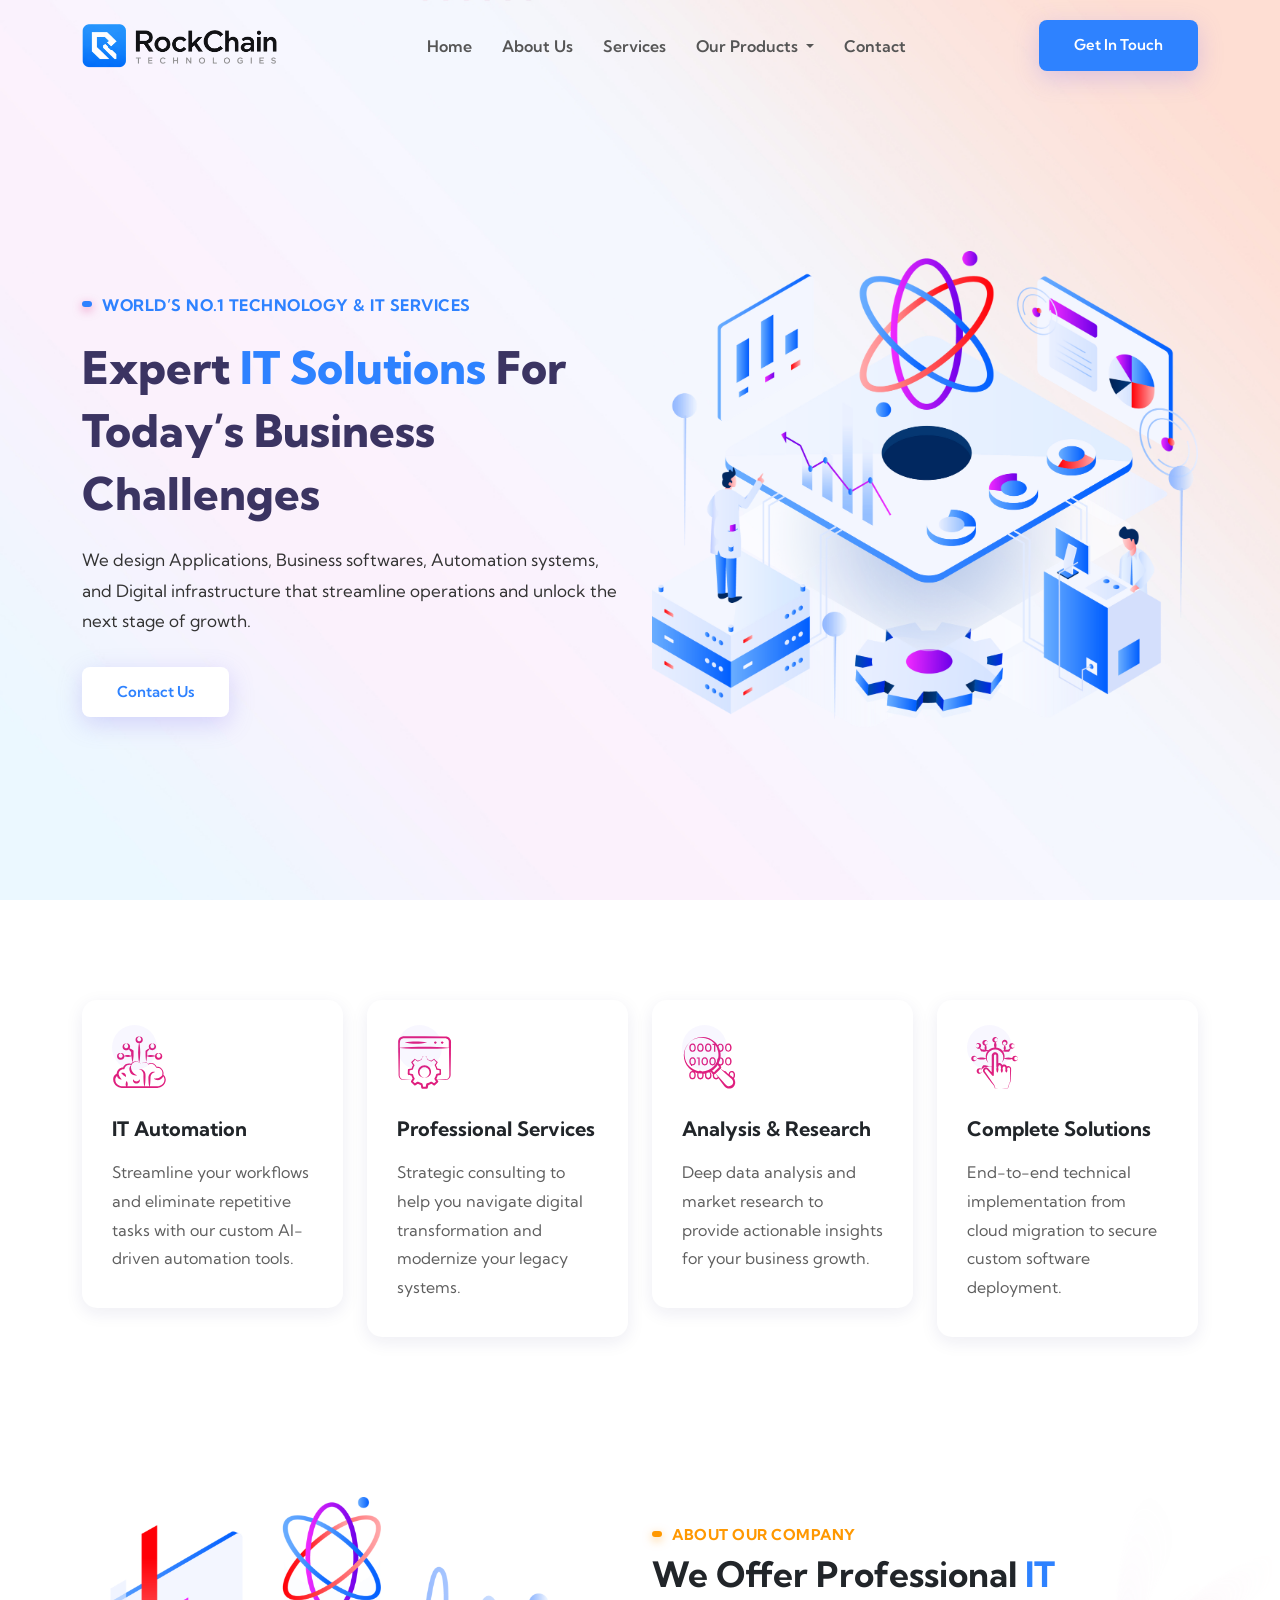
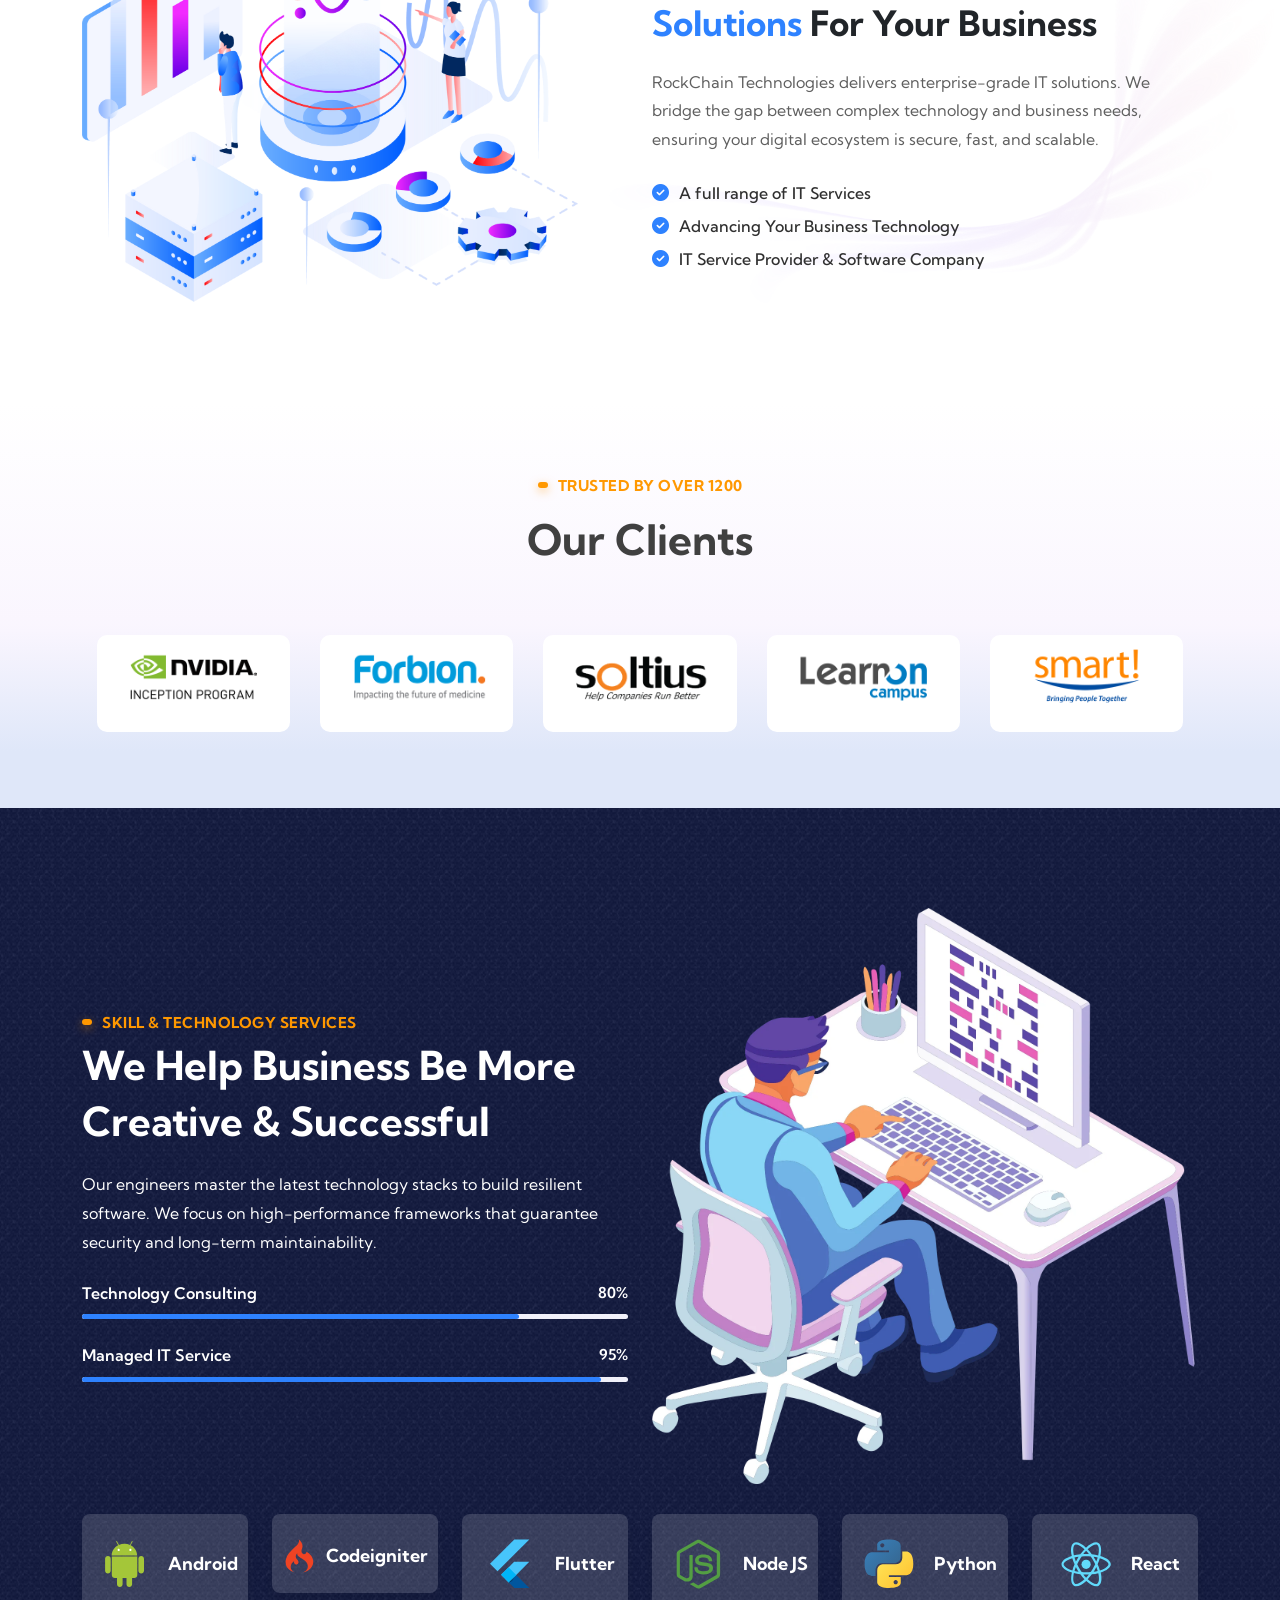
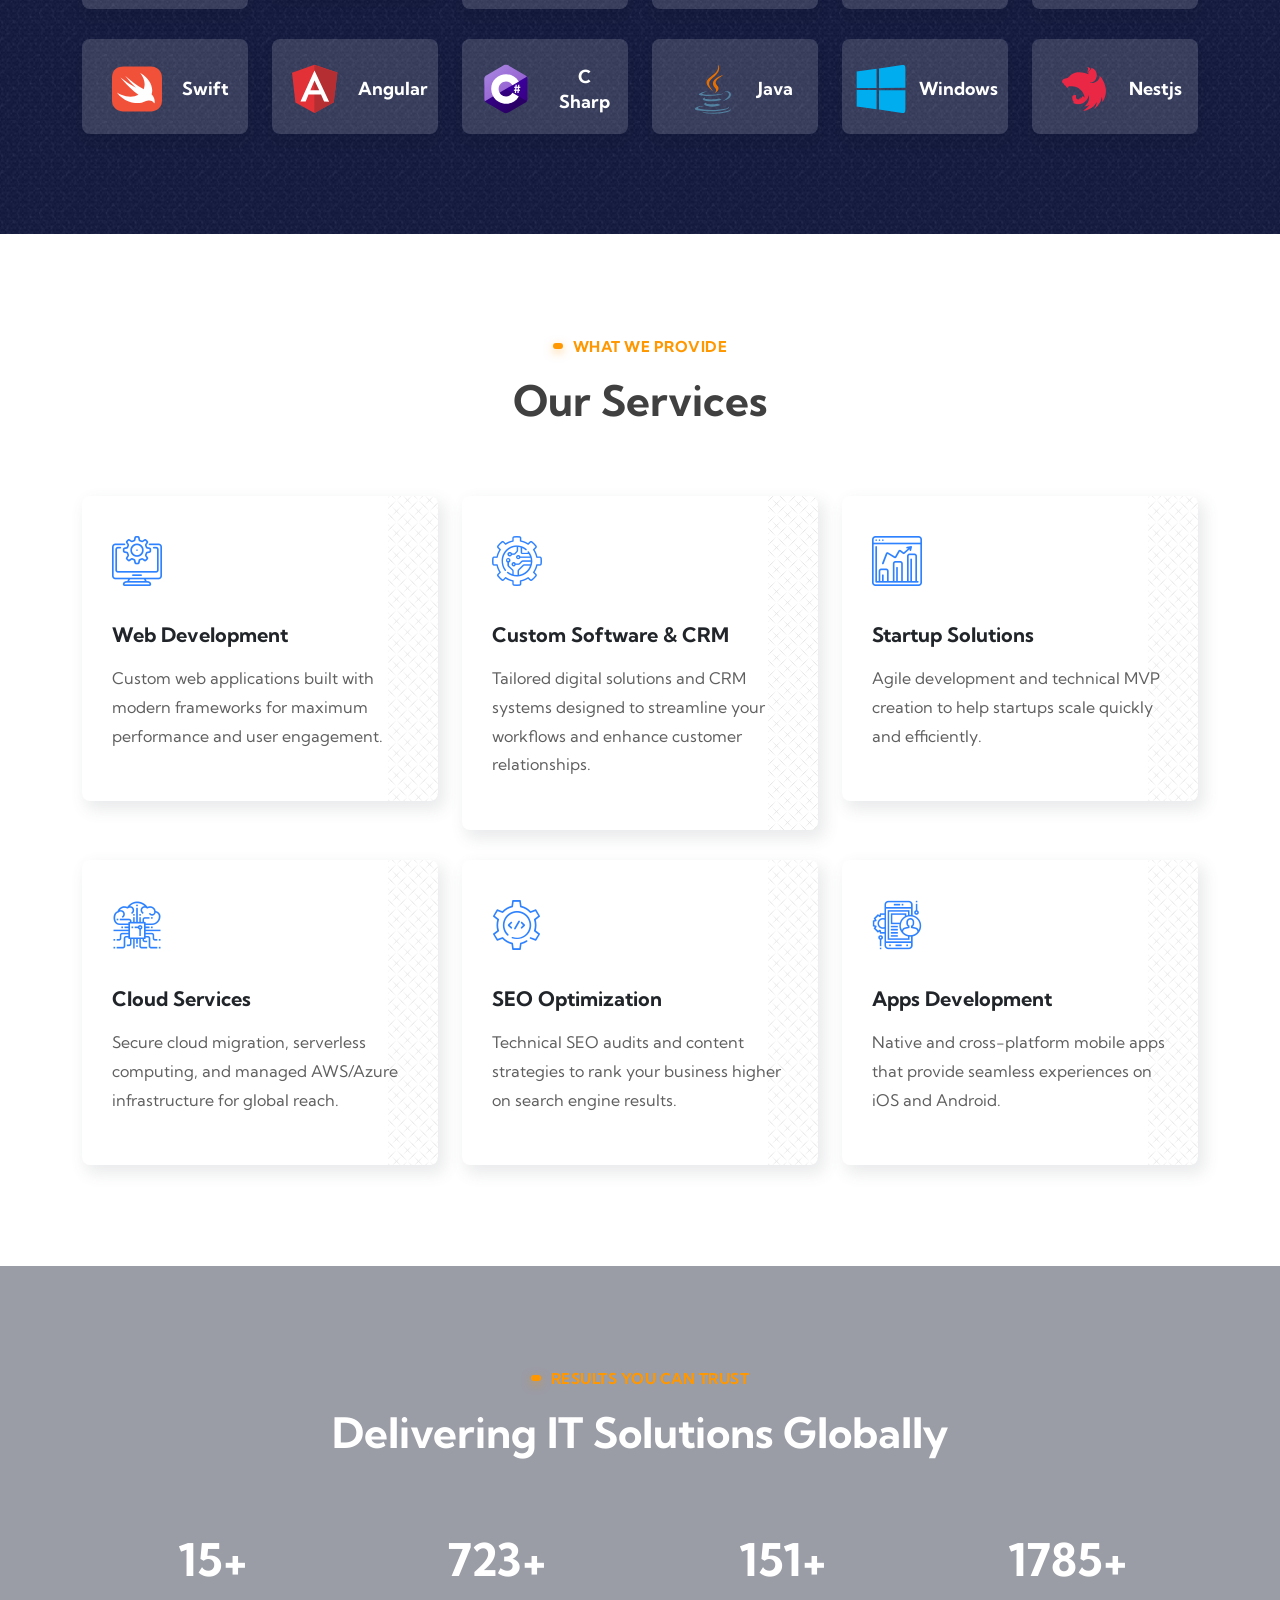
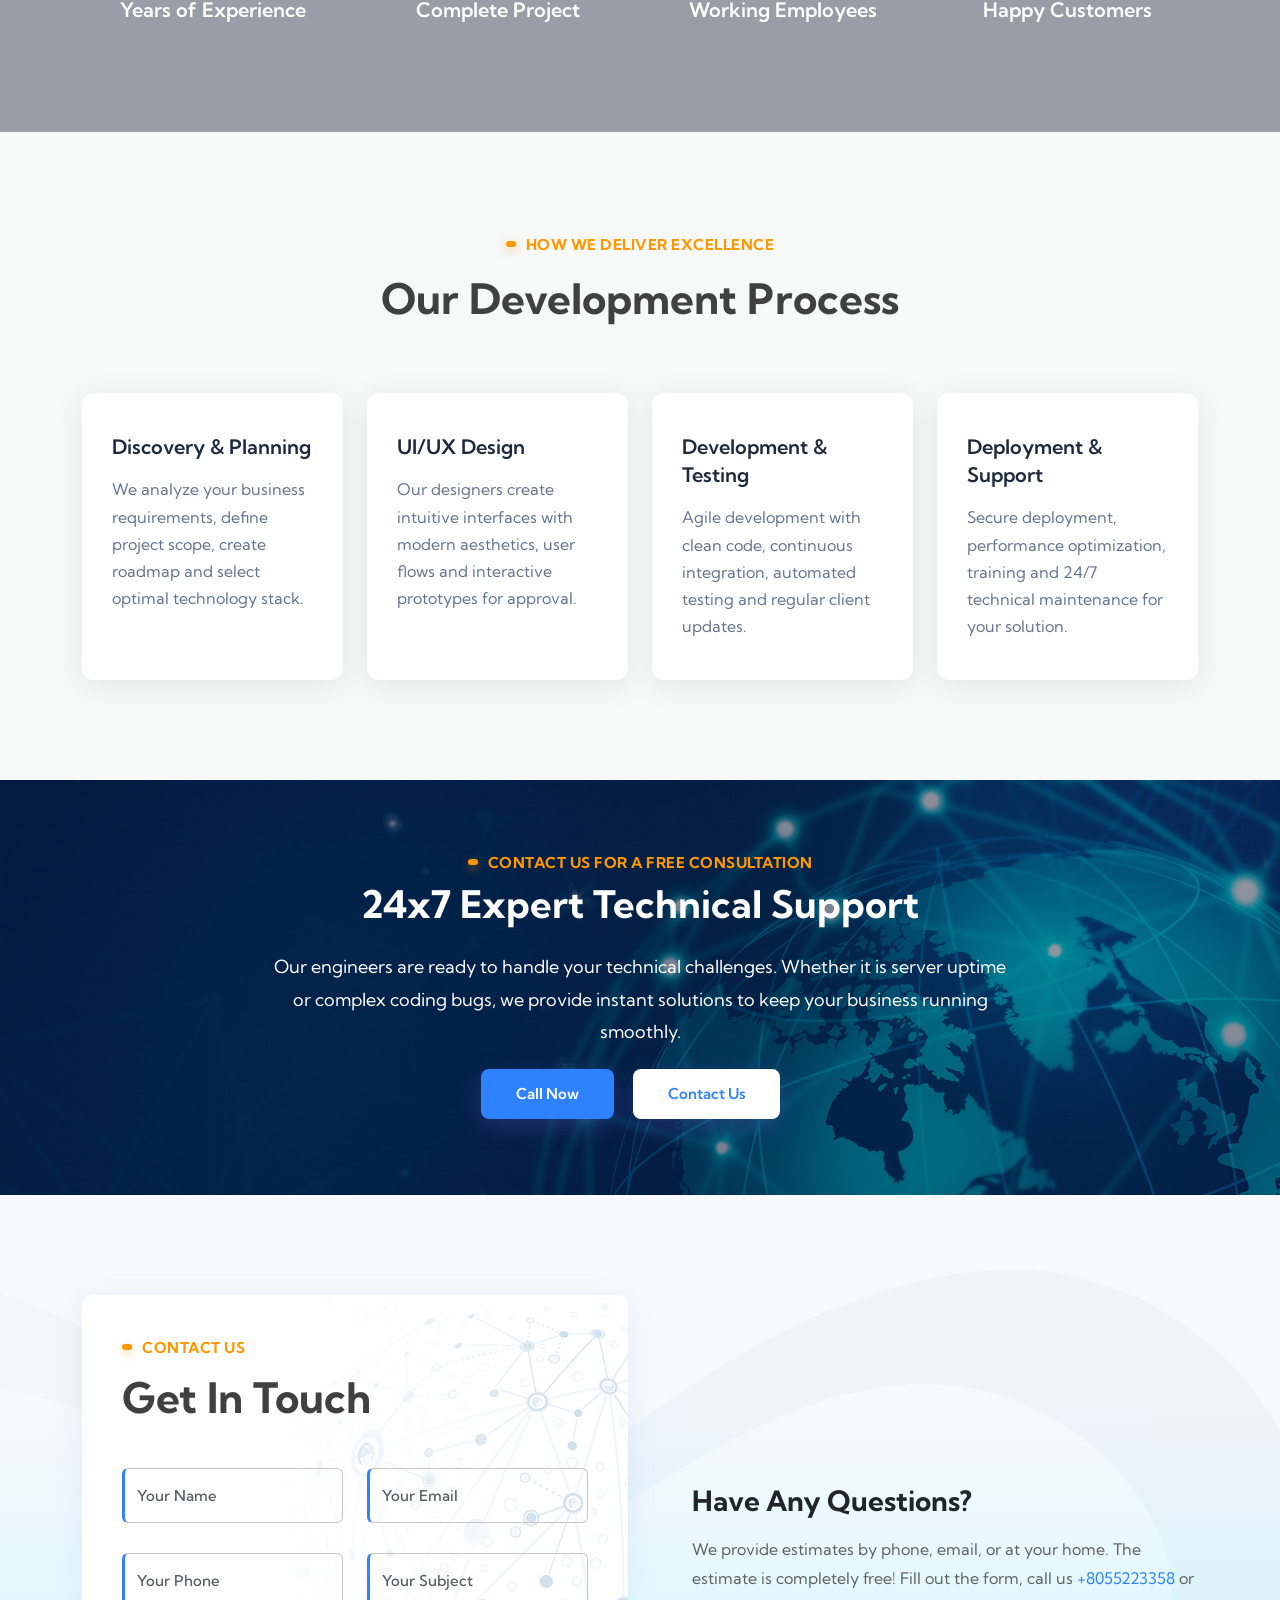
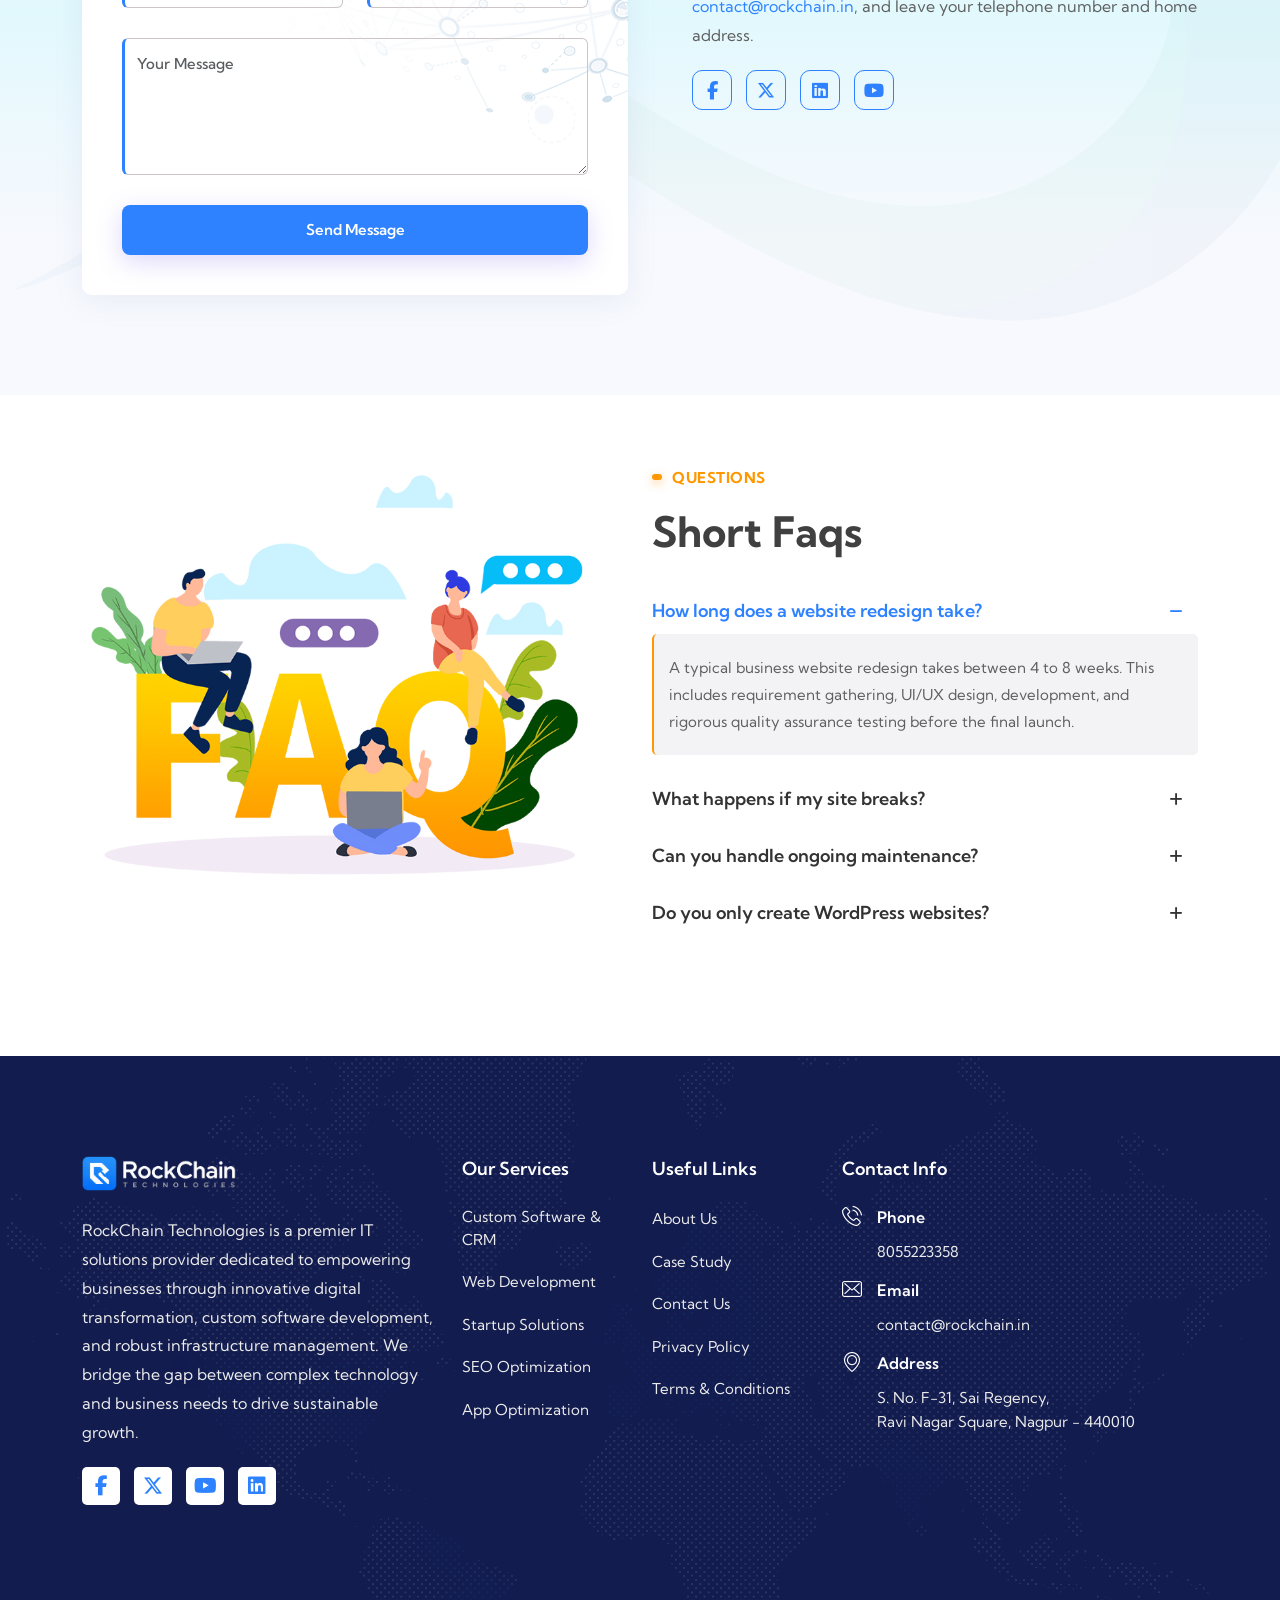
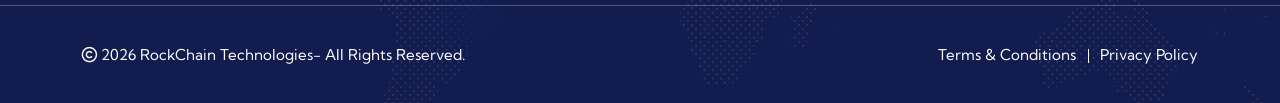
==== commit 42570fce: "added nest js logo" ====
--- a/index.html
+++ b/index.html
@@ -525,9 +525,9 @@
           <div class="col-6 col-sm-6 col-md-3 col-lg-3 col-xl-2">
             <div class="single-technology-item">
               <div class="technology-icon">
-                <img src="images/svg/windows.svg" alt="svg icon" />
-              </div>
-              <h3>Windows</h3>
+                <img src="images/svg/nest.svg" alt="svg icon" />
+              </div>
+              <h3>Nestjs</h3>
             </div>
           </div>
         </div>
--- a/css/style.css
+++ b/css/style.css
@@ -790,47 +790,50 @@
 .Techsolv-nav .navbar .navbar-nav .nav-item .dropdown-menu {
 	position: absolute;
 	z-index: 99;
-	top: 80px;
+	top: calc(100% + 6px);
 	left: 0;
-	width: 230px;
+	width: 210px;
 	display: block;
-	border-radius: 5px;
-	padding: 0px;
-	border: none;
+	border-radius: 10px;
+	padding: 8px;
+	border: 1px solid #edf1f7;
 	overflow: hidden;
 	opacity: 0;
 	visibility: hidden;
 	background-color: #ffffff;
-	-webkit-box-shadow: 0px 0px 15px 0px rgba(0, 0, 0, 0.1);
-	box-shadow: 0px 0px 15px 0px rgba(0, 0, 0, 0.1);
+	-webkit-box-shadow: 0 12px 30px rgba(35, 52, 78, 0.14);
+	box-shadow: 0 12px 30px rgba(35, 52, 78, 0.14);
 	-webkit-transition: all 0.3s ease-in-out;
 	transition: all 0.3s ease-in-out;
 }
 
-.Techsolv-nav .navbar .navbar-nav .nav-item .dropdown-menu li {
+.Techsolv-nav .navbar .navbar-nav .nav-item .dropdown-menu .dropdown-item {
+	display: block;
 	padding: 0;
-	border-bottom: 1px solid #f1f1f1;
-}
-
-.Techsolv-nav .navbar .navbar-nav .nav-item .dropdown-menu li:last-child {
-	border-bottom: 0px solid transparent;
-}
-
-.Techsolv-nav .navbar .navbar-nav .nav-item .dropdown-menu li a {
+	border-radius: 7px;
+	border-bottom: 0;
+}
+
+.Techsolv-nav .navbar .navbar-nav .nav-item .dropdown-menu .dropdown-item + .dropdown-item {
+	margin-top: 3px;
+}
+
+.Techsolv-nav .navbar .navbar-nav .nav-item .dropdown-menu .dropdown-item {
 	position: relative;
 	color: #404040;
-	font-size: 15px;
+	font-size: 14px;
 	font-weight: 600;
-	padding: 10px 15px;
+	line-height: 1.3;
+	padding: 12px 14px;
 	text-transform: capitalize;
 	margin: 0;
 }
 
-.Techsolv-nav .navbar .navbar-nav .nav-item .dropdown-menu li a:hover,
-.Techsolv-nav .navbar .navbar-nav .nav-item .dropdown-menu li a:focus,
-.Techsolv-nav .navbar .navbar-nav .nav-item .dropdown-menu li a.active {
-	color: #ffffff;
-	background-color: #2e82ff;
+.Techsolv-nav .navbar .navbar-nav .nav-item .dropdown-menu .dropdown-item:hover,
+.Techsolv-nav .navbar .navbar-nav .nav-item .dropdown-menu .dropdown-item:focus,
+.Techsolv-nav .navbar .navbar-nav .nav-item .dropdown-menu .dropdown-item.active {
+	color: #2563eb;
+	background-color: #f0f6ff;
 }
 
 .Techsolv-nav .navbar .navbar-nav .nav-item .dropdown-menu li .dropdown-menu {
